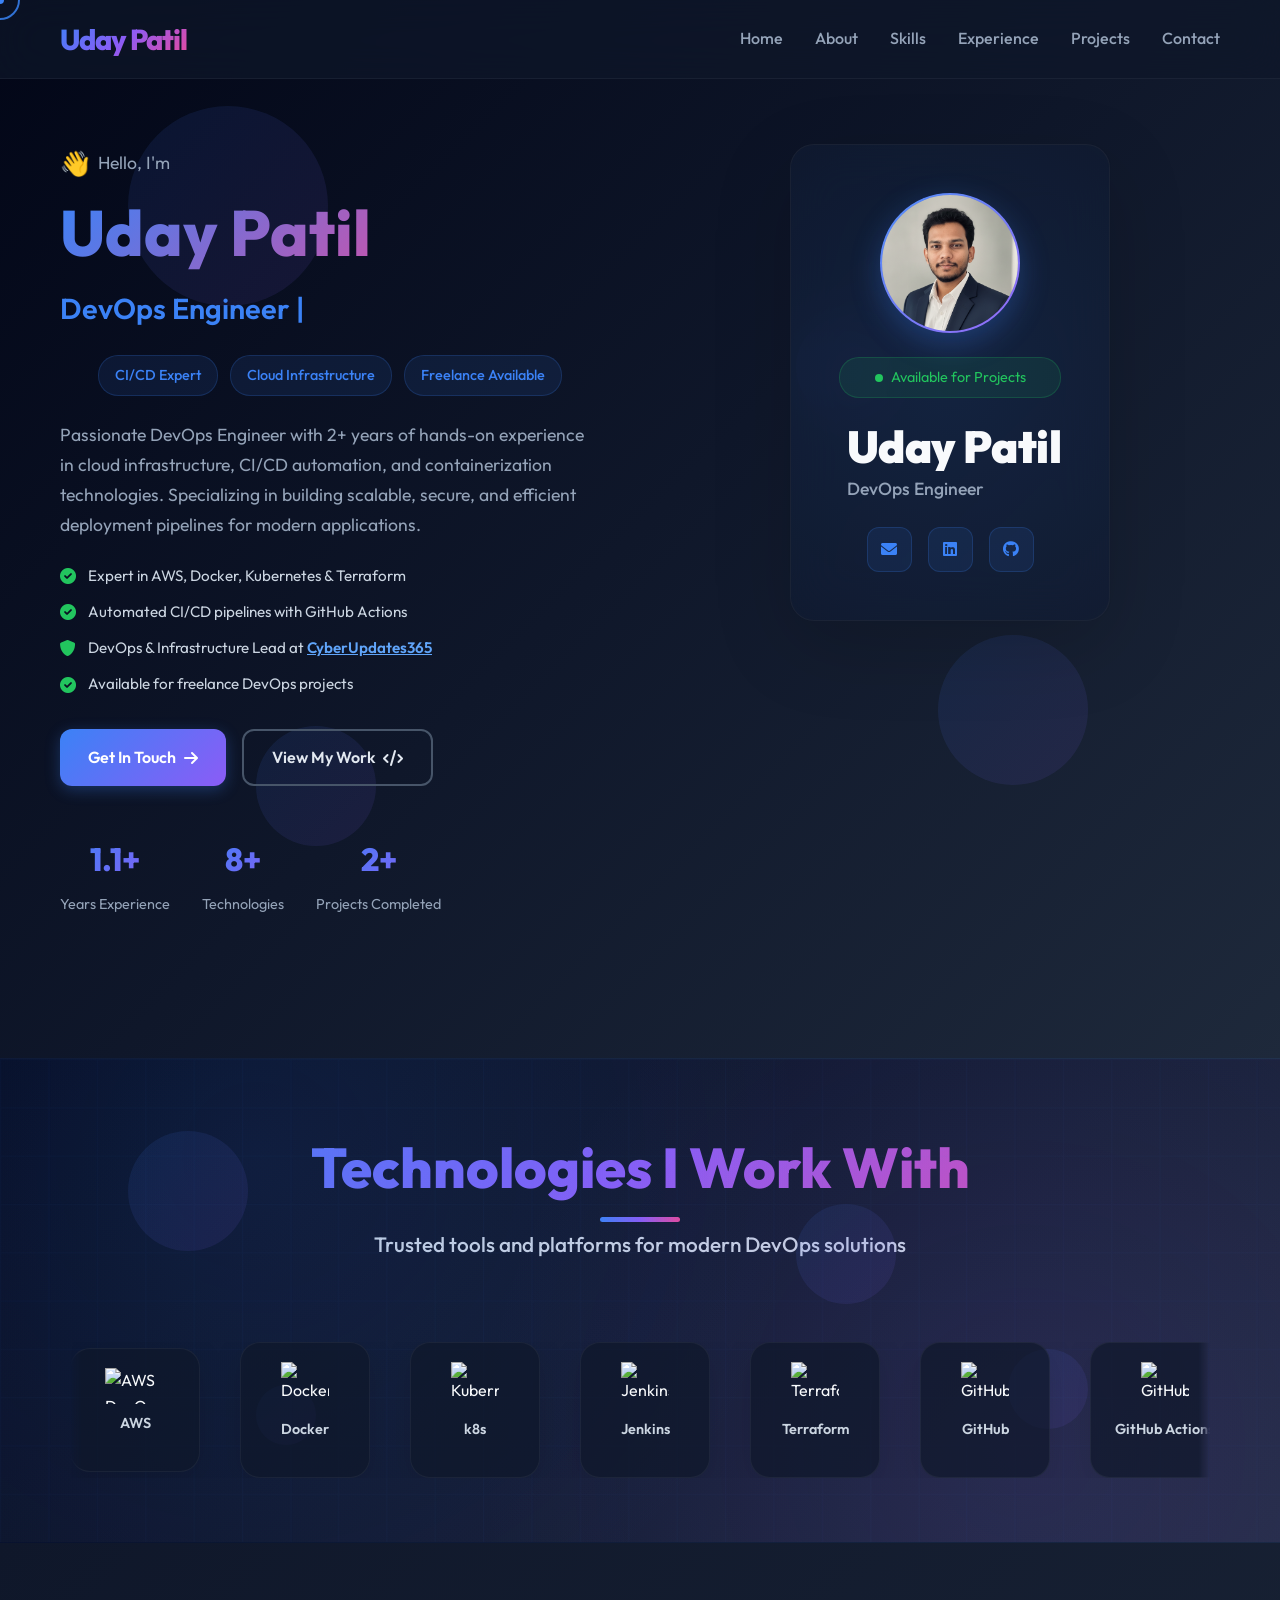
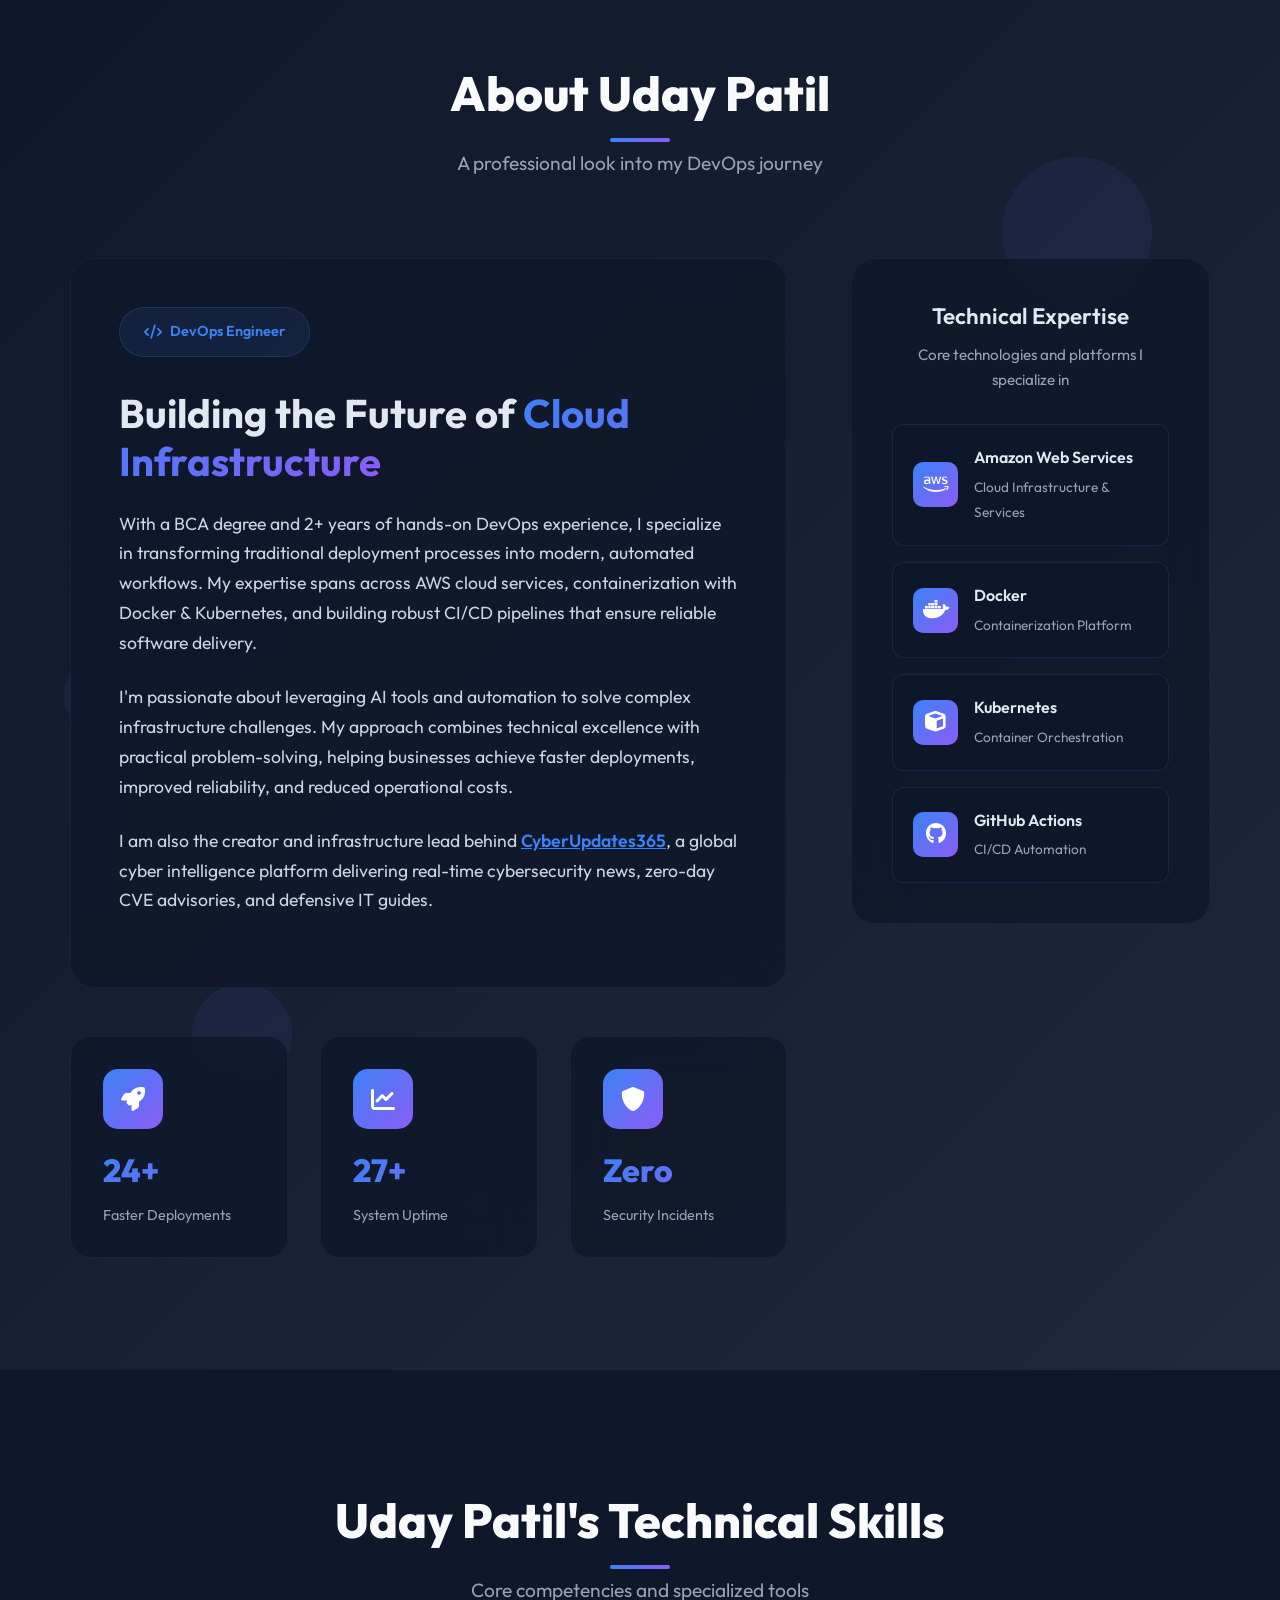
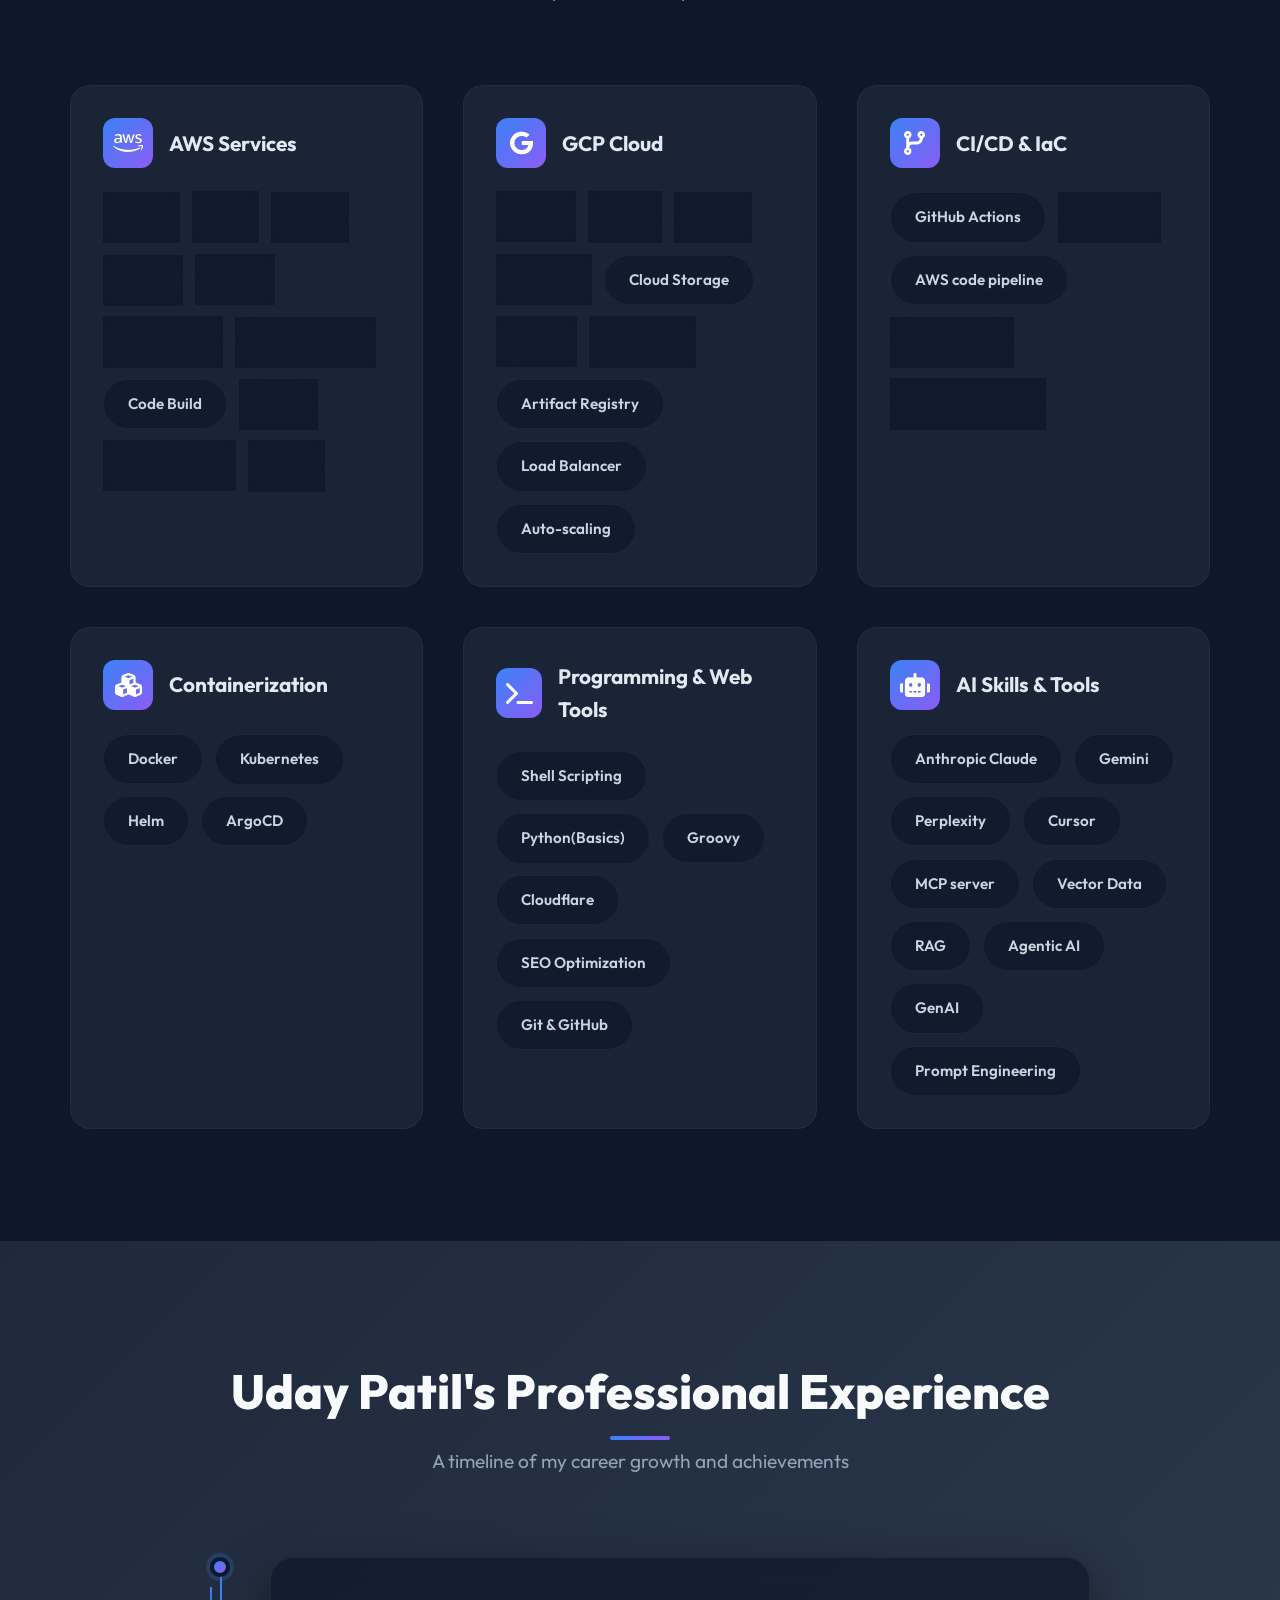
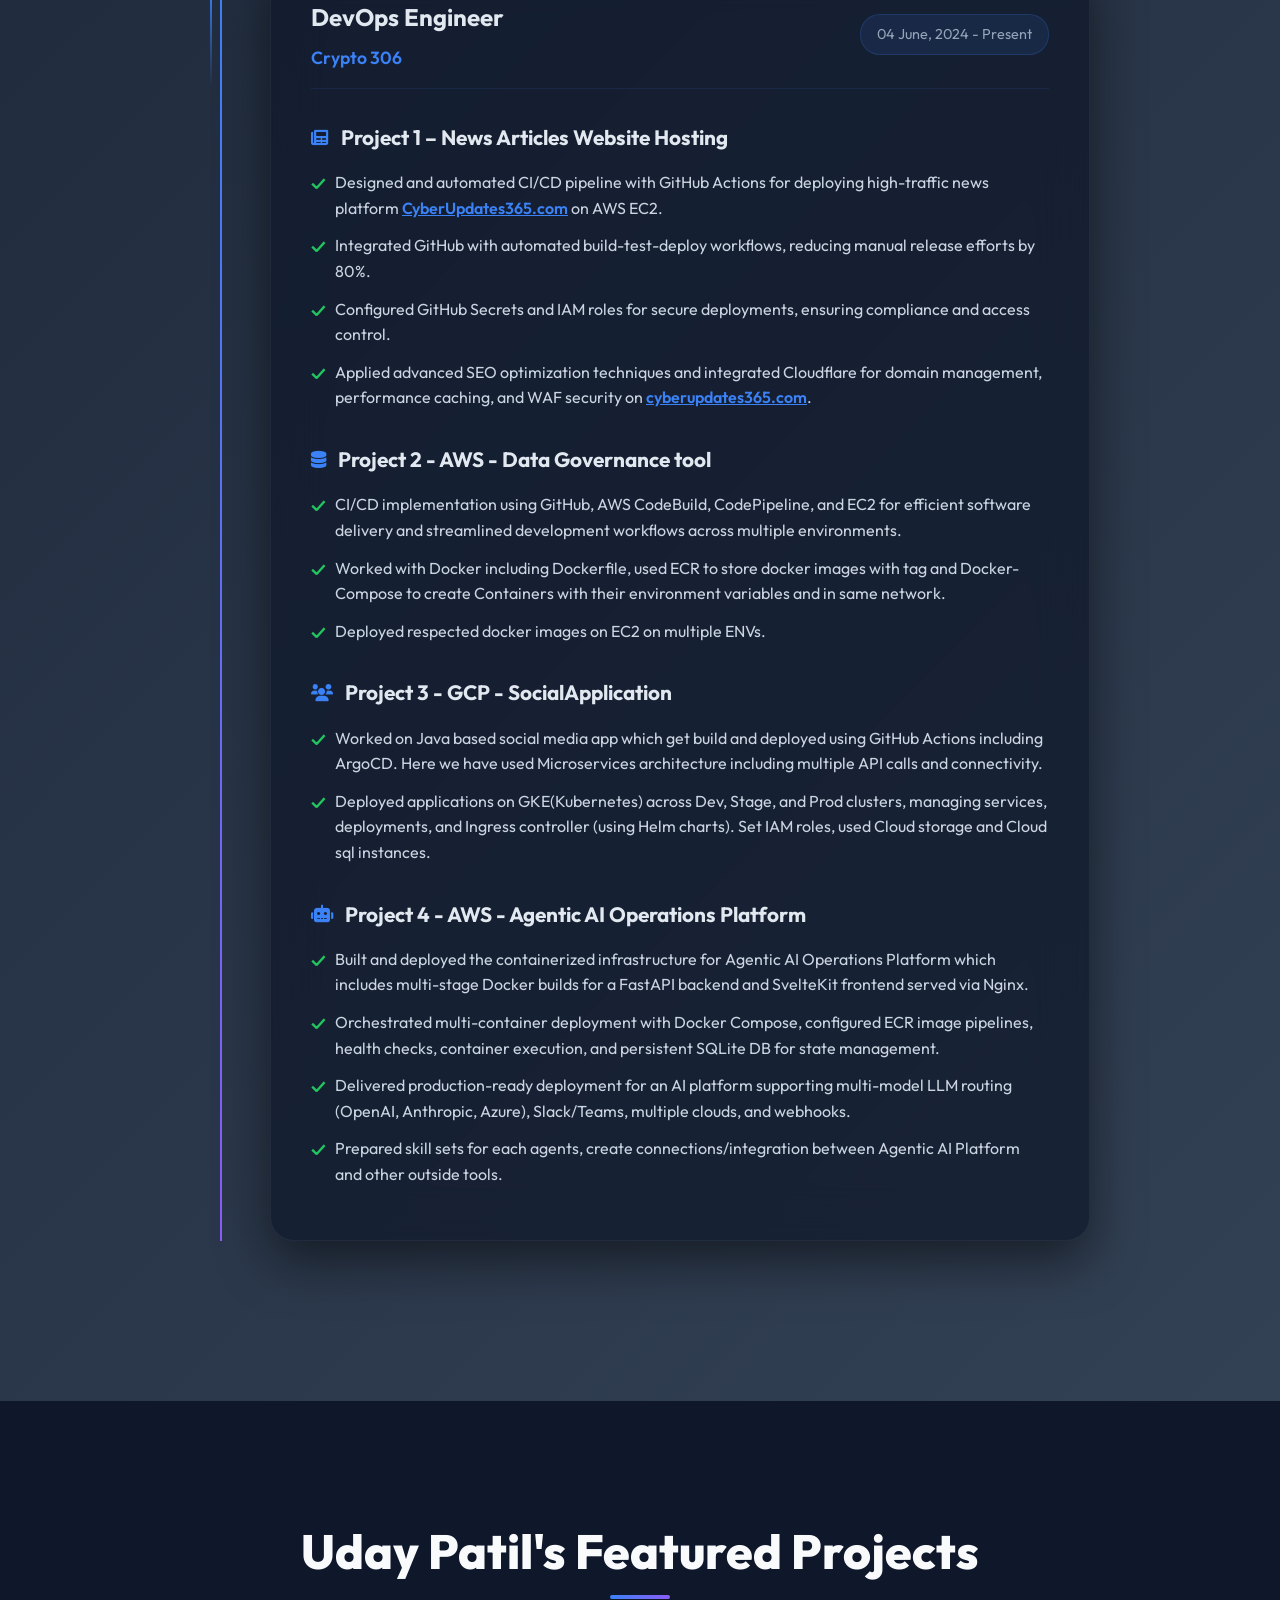
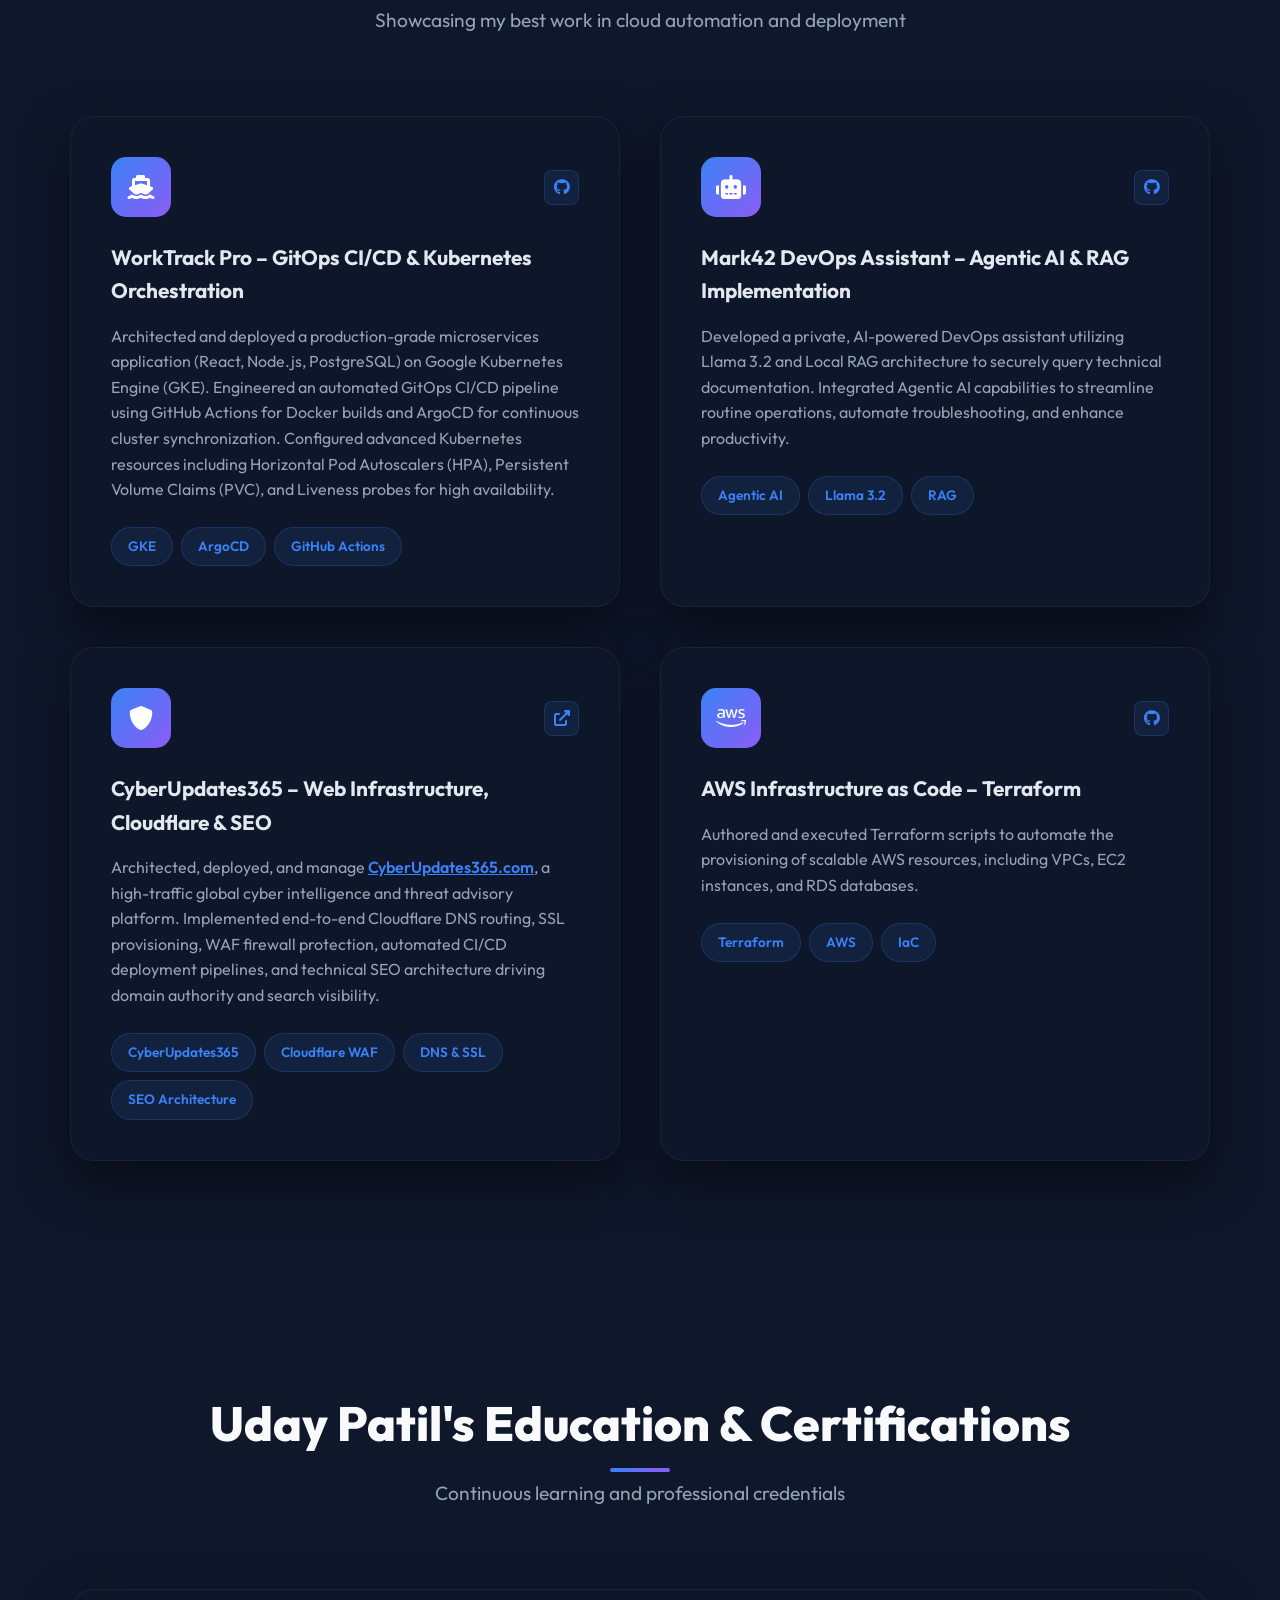
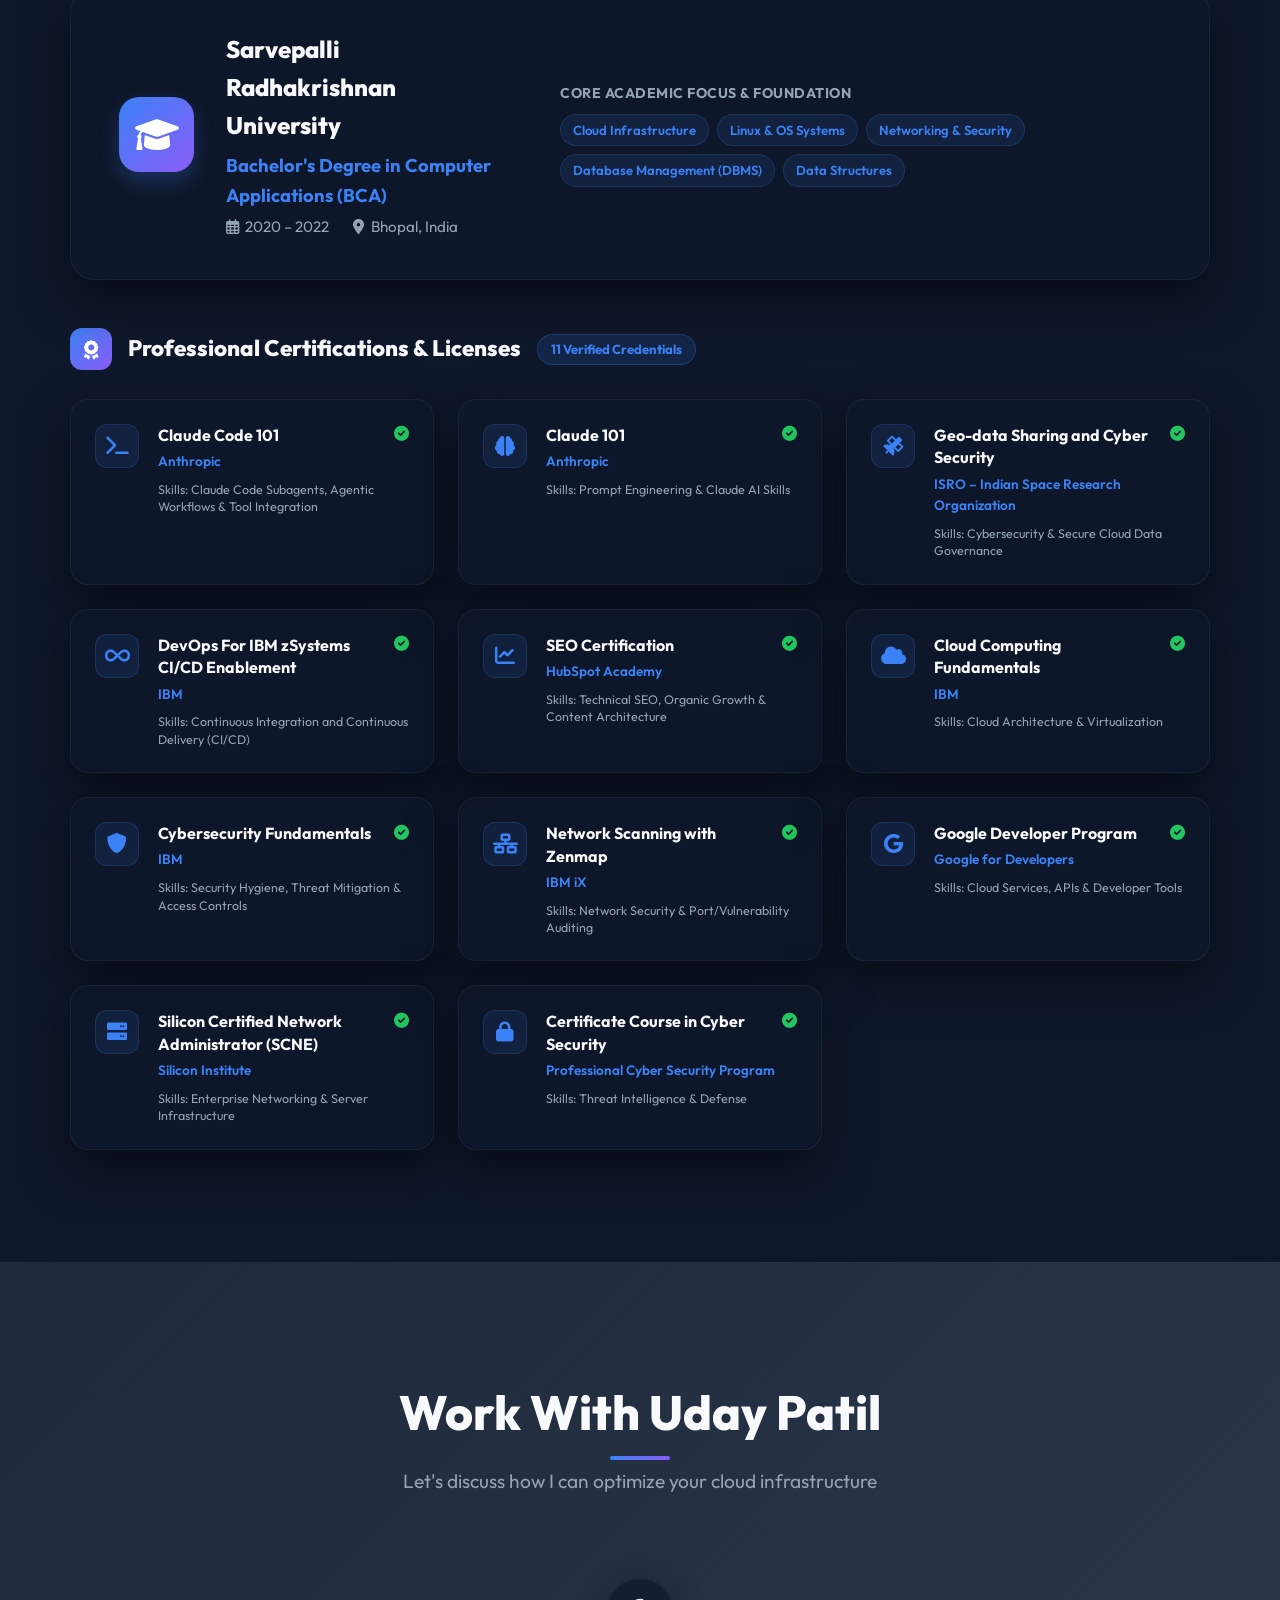
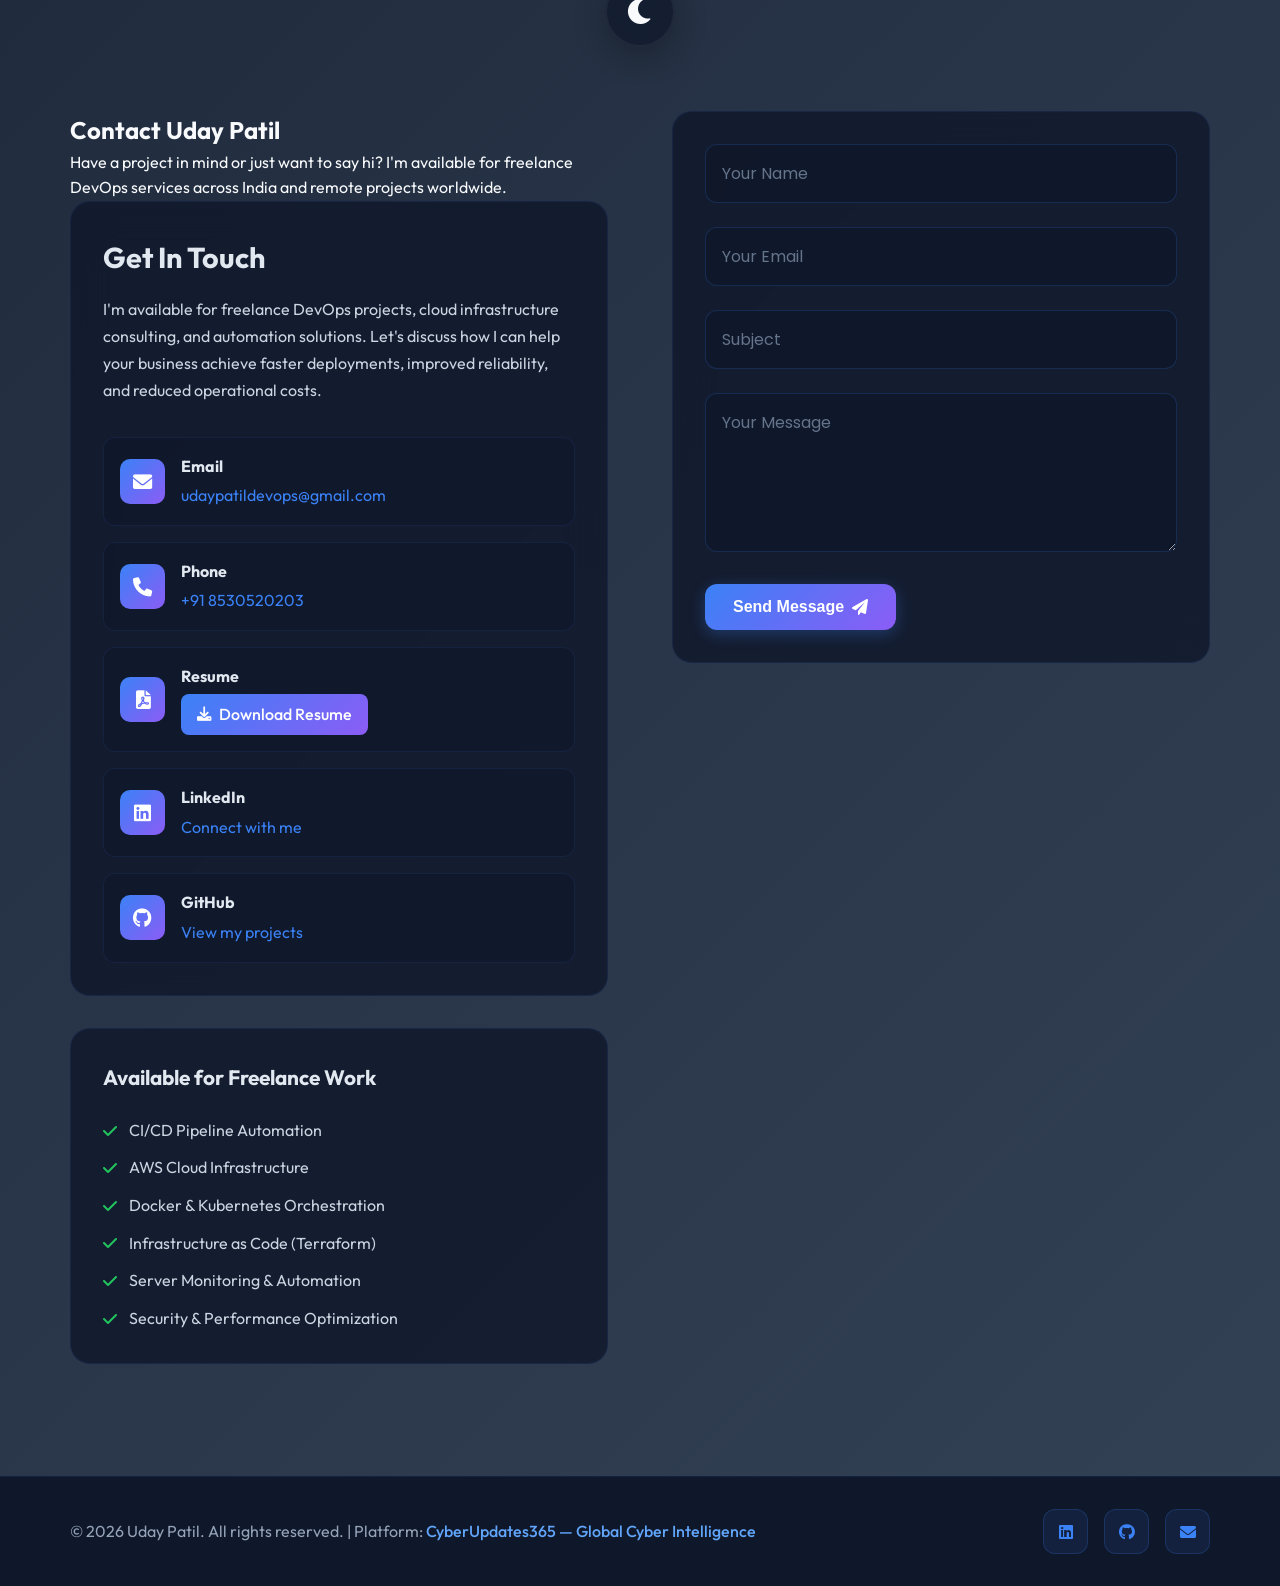
==== index.html @ d7acb69f "fix(ui): redesign education and certifications layout to eliminate empty space with multi-column res" ====
<!DOCTYPE html>
<html lang="en">
<head>
    <meta charset="UTF-8">
    <meta name="viewport" content="width=device-width, initial-scale=1.0">
    <title>Uday Patil | DevOps Engineer | Uday Patil DevOps Portfolio</title>
    <meta name="description" content="Uday Patil - Professional DevOps Engineer with 2+ years of expertise in AWS, GCP, Docker, Kubernetes, and CI/CD. Searching for Uday Patil DevOps? Explore my portfolio showcasing cloud automation, Agentic AI, and infrastructure solutions.">
    <meta name="keywords" content="Uday Patil, Uday Patil DevOps, Uday Patil Portfolio, Uday Patil DevOps Engineer, DevOps Engineer India, Cloud Specialist, AWS Expert, GCP Cloud, Freelance DevOps Engineer, Kubernetes, Docker, CI/CD Automation, Terraform, Jenkins, GitHub Actions, Agentic AI, RAG">
    <meta name="author" content="Uday Patil">
    <meta name="robots" content="index, follow">
    <link rel="canonical" href="https://udaypatil.netlify.app/">
    <meta property="og:title" content="Uday Patil - DevOps Engineer | Cloud Infrastructure Specialist">
    <meta property="og:description" content="Experienced DevOps Engineer specializing in AWS, Docker, Kubernetes, and CI/CD automation. Available for freelance projects across India. Remote DevOps services for clients nationwide.">
    <meta property="og:type" content="website">
    <meta property="og:url" content="https://udaypatil.netlify.app">
    <meta property="og:image" content="https://udaypatil.netlify.app/images/profile-pic.png">
    <meta property="og:image:width" content="1200">
    <meta property="og:image:height" content="630">
    <meta property="og:image:alt" content="Uday Patil - DevOps Engineer Profile Photo">
    <meta name="twitter:card" content="summary_large_image">
    <meta name="twitter:title" content="Uday Patil - DevOps Engineer">
    <meta name="twitter:description" content="Expert DevOps Engineer with AWS, Docker, Kubernetes experience. Available for freelance projects across India. Remote DevOps services nationwide.">
    <meta name="twitter:image" content="https://udaypatil.netlify.app/images/profile-pic.png">
    <meta name="twitter:image:alt" content="Uday Patil - DevOps Engineer Profile Photo">
    <link rel="icon" type="image/png" href="Favicon.png">
    <link rel="apple-touch-icon" href="Favicon.png">
    <link rel="shortcut icon" href="Favicon.png">
    <link rel="manifest" href="favicon/site.webmanifest">
    <link rel="stylesheet" href="styles.css">
    <link href="https://cdnjs.cloudflare.com/ajax/libs/font-awesome/6.0.0/css/all.min.css" rel="stylesheet">
    <link href="https://fonts.googleapis.com/css2?family=Outfit:wght@300;400;500;600;700;800;900&family=Poppins:wght@300;400;500;600;700;800&display=swap" rel="stylesheet">
    
    <!-- Structured Data for SEO -->
    <script type="application/ld+json">
    {
        "@context": "https://schema.org",
        "@type": "Person",
        "name": "Uday Patil",
        "alternateName": ["Uday Patil DevOps", "Uday Patil Cloud Specialist"],
        "jobTitle": "DevOps Engineer",
        "description": "Professional DevOps Engineer with 2+ years in cloud infrastructure, Docker, Kubernetes, and CI/CD automation. Specialist in building high-performance deployment pipelines, scalable cloud architecture, and Agentic AI operations.",
        "url": "https://udaypatil.netlify.app",
        "image": "https://udaypatil.netlify.app/images/profile-pic.png",
        "email": "udaypatildevops@gmail.com",
        "telephone": "+91-8530520203",
        "address": {
            "@type": "PostalAddress",
            "addressLocality": "Pune",
            "addressRegion": "Maharashtra",
            "postalCode": "411001",
            "addressCountry": "IN"
        },
        "sameAs": [
            "https://www.linkedin.com/in/uday-patil-devops/",
            "https://github.com/uday077",
            "https://twitter.com/udaypatil",
            "https://cyberupdates365.com",
            "https://cyberupdates365.com/author/udaypatil/"
        ],
        "worksFor": {
            "@type": "Organization",
            "name": "Cyber Updates 365",
            "url": "https://cyberupdates365.com"
        },
        "knowsAbout": [
            "DevOps", "AWS", "GCP", "Docker", "Kubernetes", "CI/CD", "Jenkins", "GitHub Actions", 
            "Terraform", "Linux", "Shell Scripting", "Cloud Security", "Infrastructure as Code",
            "ECR", "RDS", "VPC", "S3", "CloudWatch", "Data Governance", "Agentic AI", "RAG", "LLM"
        ],
        "hasOccupation": {
            "@type": "Occupation",
            "name": "DevOps Engineer",
            "description": "Expert in cloud automation, AI ops, and infrastructure management"
        },
        "hasCredential": [
            {
                "@type": "EducationalOccupationalCredential",
                "name": "Claude Code 101",
                "recognizedBy": {
                    "@type": "Organization",
                    "name": "Anthropic"
                }
            },
            {
                "@type": "EducationalOccupationalCredential",
                "name": "Claude 101",
                "recognizedBy": {
                    "@type": "Organization",
                    "name": "Anthropic"
                }
            },
            {
                "@type": "EducationalOccupationalCredential",
                "name": "Geo-data Sharing and Cyber Security",
                "recognizedBy": {
                    "@type": "Organization",
                    "name": "ISRO - Indian Space Research Organization"
                }
            },
            {
                "@type": "EducationalOccupationalCredential",
                "name": "DevOps For IBM zSystems CI/CD Enablement",
                "recognizedBy": {
                    "@type": "Organization",
                    "name": "IBM"
                }
            },
            {
                "@type": "EducationalOccupationalCredential",
                "name": "SEO Certification",
                "recognizedBy": {
                    "@type": "Organization",
                    "name": "HubSpot Academy"
                }
            }
        ]
    }
    </script>
    <script type="application/ld+json">
    {
        "@context": "https://schema.org",
        "@type": "ProfessionalService",
        "name": "Uday Patil DevOps Services",
        "image": "https://udaypatil.netlify.app/images/profile-pic.png",
        "@id": "https://udaypatil.netlify.app",
        "url": "https://udaypatil.netlify.app",
        "telephone": "+91-8530520203",
        "address": {
            "@type": "PostalAddress",
            "addressLocality": "Pune",
            "addressRegion": "Maharashtra",
            "addressCountry": "IN"
        },
        "geo": {
            "@type": "GeoCoordinates",
            "latitude": 18.5204,
            "longitude": 73.8567
        },
        "priceRange": "$$",
        "servesCrawlable": "true",
        "areaServed": "IN"
    }
    </script>
    <script type="application/ld+json">
    {
        "@context": "https://schema.org",
        "@type": "ItemList",
        "itemListElement": [
            {
                "@type": "ListItem",
                "position": 1,
                "name": "Home",
                "url": "https://udaypatil.netlify.app/#home"
            },
            {
                "@type": "ListItem",
                "position": 2,
                "name": "About",
                "url": "https://udaypatil.netlify.app/#about"
            },
            {
                "@type": "ListItem",
                "position": 3,
                "name": "Skills",
                "url": "https://udaypatil.netlify.app/#skills"
            },
            {
                "@type": "ListItem",
                "position": 4,
                "name": "Experience",
                "url": "https://udaypatil.netlify.app/#experience"
            },
            {
                "@type": "ListItem",
                "position": 5,
                "name": "Projects",
                "url": "https://udaypatil.netlify.app/#projects"
            }
        ]
    }
    </script>
</head>
<body class="dark-theme">
    <!-- Navigation -->
    <nav class="navbar">
        <div class="nav-container">
            <div class="nav-logo">
                <span class="logo-name">Uday Patil</span>
            </div>
            <ul class="nav-menu">
                <li class="nav-item">
                    <a href="#home" class="nav-link">Home</a>
                </li>
                <li class="nav-item">
                    <a href="#about" class="nav-link">About</a>
                </li>
                <li class="nav-item">
                    <a href="#skills" class="nav-link">Skills</a>
                </li>
                <li class="nav-item">
                    <a href="#experience" class="nav-link">Experience</a>
                </li>
                <li class="nav-item">
                    <a href="#projects" class="nav-link">Projects</a>
                </li>
                <li class="nav-item">
                    <a href="#contact" class="nav-link">Contact</a>
                </li>
            </ul>
            <div class="hamburger">
                <span class="bar"></span>
                <span class="bar"></span>
                <span class="bar"></span>
            </div>
        </div>
    </nav>

    <!-- Hero Section -->
    <section id="home" class="hero">
        <div class="hero-background">
            <div class="floating-shapes">
                <div class="shape shape-1"></div>
                <div class="shape shape-2"></div>
                <div class="shape shape-3"></div>
                <div class="shape shape-4"></div>
            </div>
        </div>
        <div class="hero-container">
            <div class="hero-content">
                <div class="hero-text">
                    <div class="greeting">
                        <span class="wave">👋</span>
                        <span>Hello, I'm</span>
                    </div>
                    <h1 class="hero-title">
                        <span class="name-highlight gradient-text">Uday Patil</span>
                    </h1>
                    <h2 class="hero-subtitle">
                        <span class="typing-text">DevOps Engineer</span>
                        <span class="cursor">|</span>
                    </h2>
                    <div class="hero-tags">
                        <span class="tag">CI/CD Expert</span>
                        <span class="tag">Cloud Infrastructure</span>
                        <span class="tag">Freelance Available</span>
                    </div>
                    <p class="hero-description">
                        Passionate DevOps Engineer with 2+ years of hands-on experience in cloud infrastructure, 
                        CI/CD automation, and containerization technologies. Specializing in building scalable, 
                        secure, and efficient deployment pipelines for modern applications.
                    </p>
                    <div class="hero-highlights">
                        <div class="highlight-item">
                            <i class="fas fa-check-circle"></i>
                            <span>Expert in AWS, Docker, Kubernetes & Terraform</span>
                        </div>
                        <div class="highlight-item">
                            <i class="fas fa-check-circle"></i>
                            <span>Automated CI/CD pipelines with GitHub Actions</span>
                        </div>
                        <div class="highlight-item">
                            <i class="fas fa-shield-alt"></i>
                            <span>DevOps & Infrastructure Lead at <a href="https://cyberupdates365.com" target="_blank" rel="noopener" style="color: #60a5fa; font-weight: 600; text-decoration: underline;">CyberUpdates365</a></span>
                        </div>
                        <div class="highlight-item">
                            <i class="fas fa-check-circle"></i>
                            <span>Available for freelance DevOps projects</span>
                        </div>
                    </div>
                    <div class="hero-buttons">
                        <a href="#contact" class="btn btn-primary">
                            <span>Get In Touch</span>
                            <i class="fas fa-arrow-right"></i>
                        </a>
                        <a href="#projects" class="btn btn-secondary">
                            <span>View My Work</span>
                            <i class="fas fa-code"></i>
                        </a>
                    </div>
                    <div class="hero-stats">
                        <div class="stat-item">
                            <div class="stat-number">2+</div>
                            <div class="stat-label">Years Experience</div>
                        </div>
                        <div class="stat-item">
                            <div class="stat-number">15+</div>
                            <div class="stat-label">Technologies</div>
                        </div>
                        <div class="stat-item">
                            <div class="stat-number">5+</div>
                            <div class="stat-label">Projects Completed</div>
                        </div>
                    </div>
                </div>
                <div class="hero-image">
                    <div class="profile-card pulse-glow">
                        <div class="card-glow"></div>
                        <div class="profile-avatar">
                            <div class="avatar-bg">
                                <img src="images/profile-pic.png" alt="Uday Patil - DevOps Engineer" class="profile-image">
                            </div>
                            <div class="status-indicator">
                                <span class="status-dot"></span>
                                <span>Available for Projects</span>
                            </div>
                        </div>
                        <div class="profile-info">
                            <h3>Uday Patil</h3>
                            <p>DevOps Engineer</p>
                            <div class="profile-links">
                                <a href="mailto:udaypatildevops@gmail.com" class="profile-link" title="Email">
                                    <i class="fas fa-envelope"></i>
                                </a>
                                <a href="https://www.linkedin.com/in/uday-patil-devops/" class="profile-link" target="_blank" title="LinkedIn">
                                    <i class="fab fa-linkedin"></i>
                                </a>
                                <a href="https://github.com/uday077" class="profile-link" target="_blank" title="GitHub">
                                    <i class="fab fa-github"></i>
                                </a>
                            </div>
                        </div>
                    </div>
                </div>
            </div>
        </div>
    </section>

    <!-- Trusted Tools & Tech Logos Bar -->
    <section class="tech-logos-bar">
        <div class="tech-logos-background">
            <div class="floating-tech-shapes">
                <div class="tech-shape tech-shape-1"></div>
                <div class="tech-shape tech-shape-2"></div>
                <div class="tech-shape tech-shape-3"></div>
                <div class="tech-shape tech-shape-4"></div>
            </div>
        </div>
        <div class="container">
            <div class="section-header">
                <h2 class="section-title">Technologies I Work With</h2>
                <p class="section-subtitle">Trusted tools and platforms for modern DevOps solutions</p>
            </div>
            <div class="logos-container">
                <div class="logos-marquee">
                    <div class="logo-item">
                        <img src="https://upload.wikimedia.org/wikipedia/commons/9/93/Amazon_Web_Services_Logo.svg" alt="AWS DevOps Tool" class="tech-logo">
                        <span class="logo-text">AWS</span>
                    </div>
                    <div class="logo-item">
                        <img src="https://cdn.jsdelivr.net/gh/devicons/devicon/icons/docker/docker-original.svg" alt="Docker Containerization Tool" class="tech-logo">
                        <span class="logo-text">Docker</span>
                    </div>
                    <div class="logo-item">
                        <img src="https://cdn.jsdelivr.net/gh/devicons/devicon/icons/kubernetes/kubernetes-original.svg" alt="Kubernetes Orchestration Tool" class="tech-logo">
                        <span class="logo-text">k8s</span>
                    </div>
                    <div class="logo-item">
                        <img src="https://cdn.jsdelivr.net/gh/devicons/devicon/icons/jenkins/jenkins-original.svg" alt="Jenkins CI/CD Tool" class="tech-logo">
                        <span class="logo-text">Jenkins</span>
                    </div>
                    <div class="logo-item">
                        <img src="https://cdn.jsdelivr.net/gh/devicons/devicon/icons/terraform/terraform-original.svg" alt="Terraform Infrastructure Tool" class="tech-logo">
                        <span class="logo-text">Terraform</span>
                    </div>
                    <div class="logo-item">
                        <img src="https://cdn.jsdelivr.net/gh/devicons/devicon/icons/github/github-original.svg" alt="GitHub Version Control Tool" class="tech-logo">
                        <span class="logo-text">GitHub</span>
                    </div>
                    <div class="logo-item">
                        <img src="https://cdn.jsdelivr.net/gh/devicons/devicon/icons/githubactions/githubactions-original.svg" alt="GitHub Actions CI/CD Tool" class="tech-logo">
                        <span class="logo-text">GitHub Actions</span>
                    </div>
                    <div class="logo-item">
                        <img src="https://cdn.jsdelivr.net/gh/devicons/devicon/icons/linux/linux-original.svg" alt="Linux Operating System" class="tech-logo">
                        <span class="logo-text">Linux</span>
                    </div>
                    <div class="logo-item">
                        <div class="tech-logo-icon">
                            <i class="fas fa-code-branch"></i>
                        </div>
                        <span class="logo-text">CI/CD</span>
                    </div>
                    <!-- Duplicate logos for seamless loop -->
                    <div class="logo-item">
                        <img src="https://upload.wikimedia.org/wikipedia/commons/9/93/Amazon_Web_Services_Logo.svg" alt="AWS DevOps Tool" class="tech-logo">
                        <span class="logo-text">AWS</span>
                    </div>
                    <div class="logo-item">
                        <img src="https://cdn.jsdelivr.net/gh/devicons/devicon/icons/docker/docker-original.svg" alt="Docker Containerization Tool" class="tech-logo">
                        <span class="logo-text">Docker</span>
                    </div>
                    <div class="logo-item">
                        <img src="https://cdn.jsdelivr.net/gh/devicons/devicon/icons/kubernetes/kubernetes-original.svg" alt="Kubernetes Orchestration Tool" class="tech-logo">
                        <span class="logo-text">k8s</span>
                    </div>
                    <div class="logo-item">
                        <img src="https://cdn.jsdelivr.net/gh/devicons/devicon/icons/jenkins/jenkins-original.svg" alt="Jenkins CI/CD Tool" class="tech-logo">
                        <span class="logo-text">Jenkins</span>
                    </div>
                    <div class="logo-item">
                        <img src="https://cdn.jsdelivr.net/gh/devicons/devicon/icons/terraform/terraform-original.svg" alt="Terraform Infrastructure Tool" class="tech-logo">
                        <span class="logo-text">Terraform</span>
                    </div>
                    <div class="logo-item">
                        <img src="https://cdn.jsdelivr.net/gh/devicons/devicon/icons/github/github-original.svg" alt="GitHub Version Control Tool" class="tech-logo">
                        <span class="logo-text">GitHub</span>
                    </div>
                    <div class="logo-item">
                        <img src="https://cdn.jsdelivr.net/gh/devicons/devicon/icons/githubactions/githubactions-original.svg" alt="GitHub Actions CI/CD Tool" class="tech-logo">
                        <span class="logo-text">GitHub Actions</span>
                    </div>
                    <div class="logo-item">
                        <img src="https://cdn.jsdelivr.net/gh/devicons/devicon/icons/linux/linux-original.svg" alt="Linux Operating System" class="tech-logo">
                        <span class="logo-text">Linux</span>
                    </div>
                    <div class="logo-item">
                        <div class="tech-logo-icon">
                            <i class="fas fa-code-branch"></i>
                        </div>
                        <span class="logo-text">CI/CD</span>
                    </div>
                </div>
            </div>
        </div>
    </section>

    <!-- About Section -->
    <section id="about" class="about">
        <div class="about-background">
            <div class="about-shapes">
                <div class="about-shape about-shape-1"></div>
                <div class="about-shape about-shape-2"></div>
                <div class="about-shape about-shape-3"></div>
            </div>
        </div>
        <div class="container">
            <div class="section-header">
                <h2 class="section-title">About Uday Patil</h2>
                <p class="section-subtitle">A professional look into my DevOps journey</p>
            </div>
            <div class="about-content">
                <div class="about-main">
                    <div class="about-intro">
                        <div class="intro-badge">
                            <i class="fas fa-code"></i>
                            <span>DevOps Engineer</span>
                        </div>
                        <h3 class="about-title">
                            Building the Future of <span class="highlight-text">Cloud Infrastructure</span>
                        </h3>
                        <p class="about-description">
                            With a BCA degree and 2+ years of hands-on DevOps experience, I specialize in 
                            transforming traditional deployment processes into modern, automated workflows. 
                            My expertise spans across AWS cloud services, containerization with Docker & Kubernetes, 
                            and building robust CI/CD pipelines that ensure reliable software delivery.
                        </p>
                        <p class="about-description">
                            I'm passionate about leveraging AI tools and automation to solve complex infrastructure 
                            challenges. My approach combines technical excellence with practical problem-solving, 
                            helping businesses achieve faster deployments, improved reliability, and reduced operational costs.
                        </p>
                        <p class="about-description">
                            I am also the creator and infrastructure lead behind <a href="https://cyberupdates365.com" target="_blank" rel="noopener" style="color: #3b82f6; font-weight: 600; text-decoration: underline;">CyberUpdates365</a>, a global cyber intelligence platform delivering real-time cybersecurity news, zero-day CVE advisories, and defensive IT guides.
                        </p>
                    </div>
                    <div class="about-stats">
                        <div class="stat-card">
                            <div class="stat-icon">
                                <i class="fas fa-rocket"></i>
                            </div>
                            <div class="stat-content">
                                <div class="stat-number">90%</div>
                                <div class="stat-label">Faster Deployments</div>
                            </div>
                        </div>
                        <div class="stat-card">
                            <div class="stat-icon">
                                <i class="fas fa-chart-line"></i>
                            </div>
                            <div class="stat-content">
                                <div class="stat-number">99.9%</div>
                                <div class="stat-label">System Uptime</div>
                            </div>
                        </div>
                        <div class="stat-card">
                            <div class="stat-icon">
                                <i class="fas fa-shield-alt"></i>
                            </div>
                            <div class="stat-content">
                                <div class="stat-number">Zero</div>
                                <div class="stat-label">Security Incidents</div>
                            </div>
                        </div>
                    </div>
                </div>
                <div class="about-tech">
                    <div class="tech-header">
                        <h4>Technical Expertise</h4>
                        <p>Core technologies and platforms I specialize in</p>
                    </div>
                    <div class="tech-grid">
                        <div class="tech-card">
                            <div class="tech-icon">
                                <i class="fab fa-aws"></i>
                            </div>
                            <div class="tech-info">
                                <h5>Amazon Web Services</h5>
                                <span>Cloud Infrastructure & Services</span>
                            </div>
                        </div>
                        <div class="tech-card">
                            <div class="tech-icon">
                                <i class="fab fa-docker"></i>
                            </div>
                            <div class="tech-info">
                                <h5>Docker</h5>
                                <span>Containerization Platform</span>
                            </div>
                        </div>
                        <div class="tech-card">
                            <div class="tech-icon">
                                <i class="fas fa-cube"></i>
                            </div>
                            <div class="tech-info">
                                <h5>Kubernetes</h5>
                                <span>Container Orchestration</span>
                            </div>
                        </div>
                        <div class="tech-card">
                            <div class="tech-icon">
                                <i class="fab fa-github"></i>
                            </div>
                            <div class="tech-info">
                                <h5>GitHub Actions</h5>
                                <span>CI/CD Automation</span>
                            </div>
                        </div>
                    </div>
                </div>
            </div>
        </div>
    </section>

    <!-- Skills Section -->
    <section id="skills" class="skills">
        <div class="container">
            <div class="section-header">
                <h2 class="section-title">Uday Patil's Technical Skills</h2>
                <p class="section-subtitle">Core competencies and specialized tools</p>
            </div>
            
            <div class="skills-grid">
                <div class="skill-category">
                    <div class="category-header">
                        <div class="category-icon">
                            <i class="fab fa-aws"></i>
                        </div>
                        <h3>AWS Services</h3>
                    </div>
                    <div class="skill-items">
                        <span class="skill-item">EC2</span>
                        <span class="skill-item">S3</span>
                        <span class="skill-item">IAM</span>
                        <span class="skill-item">VPC</span>
                        <span class="skill-item">RDS</span>
                        <span class="skill-item">Beanstalk</span>
                        <span class="skill-item">CodePipeline</span>
                        <span class="skill-item">Code Build</span>
                        <span class="skill-item">ECR</span>
                        <span class="skill-item">Cloudwatch</span>
                        <span class="skill-item">EKS</span>
                    </div>
                </div>
                <div class="skill-category">
                    <div class="category-header">
                        <div class="category-icon">
                            <i class="fab fa-google"></i>
                        </div>
                        <h3>GCP Cloud</h3>
                    </div>
                    <div class="skill-items">
                        <span class="skill-item">VPC</span>
                        <span class="skill-item">VM</span>
                        <span class="skill-item">IAM</span>
                        <span class="skill-item">gcloud</span>
                        <span class="skill-item">Cloud Storage</span>
                        <span class="skill-item">GKE</span>
                        <span class="skill-item">Firewall</span>
                        <span class="skill-item">Artifact Registry</span>
                        <span class="skill-item">Load Balancer</span>
                        <span class="skill-item">Auto-scaling</span>
                    </div>
                </div>
                <div class="skill-category">
                    <div class="category-header">
                        <div class="category-icon">
                            <i class="fas fa-code-branch"></i>
                        </div>
                        <h3>CI/CD & IaC</h3>
                    </div>
                    <div class="skill-items">
                        <span class="skill-item">GitHub Actions</span>
                        <span class="skill-item">Jenkins</span>
                        <span class="skill-item">AWS code pipeline</span>
                        <span class="skill-item">Terraform</span>
                        <span class="skill-item">Ansible(Basics)</span>
                    </div>
                </div>
                <div class="skill-category">
                    <div class="category-header">
                        <div class="category-icon">
                            <i class="fas fa-cubes"></i>
                        </div>
                        <h3>Containerization</h3>
                    </div>
                    <div class="skill-items">
                        <span class="skill-item">Docker</span>
                        <span class="skill-item">Kubernetes</span>
                        <span class="skill-item">Helm</span>
                        <span class="skill-item">ArgoCD</span>
                    </div>
                </div>
                <div class="skill-category">
                    <div class="category-header">
                        <div class="category-icon">
                            <i class="fas fa-terminal"></i>
                        </div>
                        <h3>Programming & Web Tools</h3>
                    </div>
                    <div class="skill-items">
                        <span class="skill-item">Shell Scripting</span>
                        <span class="skill-item">Python(Basics)</span>
                        <span class="skill-item">Groovy</span>
                        <span class="skill-item">Cloudflare</span>
                        <span class="skill-item">SEO Optimization</span>
                        <span class="skill-item">Git & GitHub</span>
                    </div>
                </div>
                <div class="skill-category">
                    <div class="category-header">
                        <div class="category-icon">
                            <i class="fas fa-robot"></i>
                        </div>
                        <h3>AI Skills & Tools</h3>
                    </div>
                    <div class="skill-items">
                        <span class="skill-item">Anthropic Claude</span>
                        <span class="skill-item">Gemini</span>
                        <span class="skill-item">Perplexity</span>
                        <span class="skill-item">Cursor</span>
                        <span class="skill-item">MCP server</span>
                        <span class="skill-item">Vector Data</span>
                        <span class="skill-item">RAG</span>
                        <span class="skill-item">Agentic AI</span>
                        <span class="skill-item">GenAI</span>
                        <span class="skill-item">Prompt Engineering</span>
                    </div>
                </div>
            </div>
        </div>
    </section>

    <!-- Experience Section -->
    <section id="experience" class="experience">
        <div class="container">
            <div class="section-header">
                <h2 class="section-title">Uday Patil's Professional Experience</h2>
                <p class="section-subtitle">A timeline of my career growth and achievements</p>
            </div>
            
            <div class="experience-timeline">
                <div class="timeline-item">
                    <div class="timeline-marker">
                        <div class="marker-dot"></div>
                        <div class="marker-line"></div>
                    </div>
                    <div class="timeline-content">
                        <div class="timeline-header">
                            <div class="job-info">
                                <h3 class="job-title">DevOps Engineer</h3>
                                <span class="company">Crypto 306</span>
                            </div>
                            <span class="duration">04 June, 2024 - Present</span>
                        </div>
                        
                        <div class="project">
                            <h4 class="project-title">
                                <i class="fas fa-newspaper"></i>
                                Project 1 – News Articles Website Hosting
                            </h4>
                            <ul class="project-achievements">
                                <li>Designed and automated CI/CD pipeline with GitHub Actions for deploying high-traffic news platform <a href="https://cyberupdates365.com" target="_blank" rel="noopener" style="color: #3b82f6; font-weight: 600; text-decoration: underline;">CyberUpdates365.com</a> on AWS EC2.</li>
                                <li>Integrated GitHub with automated build-test-deploy workflows, reducing manual release efforts by 80%.</li>
                                <li>Configured GitHub Secrets and IAM roles for secure deployments, ensuring compliance and access control.</li>
                                <li>Applied advanced SEO optimization techniques and integrated Cloudflare for domain management, performance caching, and WAF security on <a href="https://cyberupdates365.com" target="_blank" rel="noopener" style="color: #3b82f6; font-weight: 600; text-decoration: underline;">cyberupdates365.com</a>.</li>
                            </ul>
                        </div>
                        
                        <div class="project">
                            <h4 class="project-title">
                                <i class="fas fa-database"></i>
                                Project 2 - AWS - Data Governance tool
                            </h4>
                            <ul class="project-achievements">
                                <li>CI/CD implementation using GitHub, AWS CodeBuild, CodePipeline, and EC2 for efficient software delivery and streamlined development workflows across multiple environments.</li>
                                <li>Worked with Docker including Dockerfile, used ECR to store docker images with tag and Docker-Compose to create Containers with their environment variables and in same network.</li>
                                <li>Deployed respected docker images on EC2 on multiple ENVs.</li>
                            </ul>
                        </div>
                        
                        <div class="project">
                            <h4 class="project-title">
                                <i class="fas fa-users"></i>
                                Project 3 - GCP - SocialApplication
                            </h4>
                            <ul class="project-achievements">
                                <li>Worked on Java based social media app which get build and deployed using GitHub Actions including ArgoCD. Here we have used Microservices architecture including multiple API calls and connectivity.</li>
                                <li>Deployed applications on GKE(Kubernetes) across Dev, Stage, and Prod clusters, managing services, deployments, and Ingress controller (using Helm charts). Set IAM roles, used Cloud storage and Cloud sql instances.</li>
                            </ul>
                        </div>
                        
                        <div class="project">
                            <h4 class="project-title">
                                <i class="fas fa-robot"></i>
                                Project 4 - AWS - Agentic AI Operations Platform
                            </h4>
                            <ul class="project-achievements">
                                <li>Built and deployed the containerized infrastructure for Agentic AI Operations Platform which includes multi-stage Docker builds for a FastAPI backend and SvelteKit frontend served via Nginx.</li>
                                <li>Orchestrated multi-container deployment with Docker Compose, configured ECR image pipelines, health checks, container execution, and persistent SQLite DB for state management.</li>
                                <li>Delivered production-ready deployment for an AI platform supporting multi-model LLM routing (OpenAI, Anthropic, Azure), Slack/Teams, multiple clouds, and webhooks.</li>
                                <li>Prepared skill sets for each agents, create connections/integration between Agentic AI Platform and other outside tools.</li>
                            </ul>
                        </div>
                        
                    </div>
                </div>
            </div>
        </div>
    </section>

    <!-- Projects Section -->
    <section id="projects" class="projects">
        <div class="container">
            <div class="section-header">
                <h2 class="section-title">Uday Patil's Featured Projects</h2>
                <p class="section-subtitle">Showcasing my best work in cloud automation and deployment</p>
            </div>
            
            <div class="projects-grid">
                
                <div class="project-card">
                    <div class="project-header">
                        <div class="project-icon">
                            <i class="fas fa-ship"></i>
                        </div>
                        <div class="project-links">
                            <a href="#" class="project-link" title="View Code">
                                <i class="fab fa-github"></i>
                            </a>
                        </div>
                    </div>
                    <h3 class="project-title">WorkTrack Pro – GitOps CI/CD & Kubernetes Orchestration</h3>
                    <p class="project-description">
                        Architected and deployed a production-grade microservices application (React, Node.js, PostgreSQL) on Google Kubernetes Engine (GKE).
                        Engineered an automated GitOps CI/CD pipeline using GitHub Actions for Docker builds and ArgoCD for continuous cluster synchronization.
                        Configured advanced Kubernetes resources including Horizontal Pod Autoscalers (HPA), Persistent Volume Claims (PVC), and Liveness probes for high availability.
                    </p>
                    <div class="project-tech">
                        <span class="tech-tag">GKE</span>
                        <span class="tech-tag">ArgoCD</span>
                        <span class="tech-tag">GitHub Actions</span>
                    </div>
                </div>

                <div class="project-card">
                    <div class="project-header">
                        <div class="project-icon">
                            <i class="fas fa-robot"></i>
                        </div>
                        <div class="project-links">
                            <a href="#" class="project-link" title="View Code">
                                <i class="fab fa-github"></i>
                            </a>
                        </div>
                    </div>
                    <h3 class="project-title">Mark42 DevOps Assistant – Agentic AI & RAG Implementation</h3>
                    <p class="project-description">
                        Developed a private, AI-powered DevOps assistant utilizing Llama 3.2 and Local RAG architecture to securely query technical documentation.
                        Integrated Agentic AI capabilities to streamline routine operations, automate troubleshooting, and enhance productivity.
                    </p>
                    <div class="project-tech">
                        <span class="tech-tag">Agentic AI</span>
                        <span class="tech-tag">Llama 3.2</span>
                        <span class="tech-tag">RAG</span>
                    </div>
                </div>
                
                <div class="project-card">
                    <div class="project-header">
                        <div class="project-icon">
                            <i class="fas fa-shield-alt"></i>
                        </div>
                        <div class="project-links">
                            <a href="https://cyberupdates365.com" class="project-link" target="_blank" rel="noopener" title="Visit CyberUpdates365 Live">
                                <i class="fas fa-external-link-alt"></i>
                            </a>
                        </div>
                    </div>
                    <h3 class="project-title">CyberUpdates365 – Web Infrastructure, Cloudflare & SEO</h3>
                    <p class="project-description">
                        Architected, deployed, and manage <a href="https://cyberupdates365.com" target="_blank" rel="noopener" style="color: #3b82f6; font-weight: 600; text-decoration: underline;">CyberUpdates365.com</a>, a high-traffic global cyber intelligence and threat advisory platform. Implemented end-to-end Cloudflare DNS routing, SSL provisioning, WAF firewall protection, automated CI/CD deployment pipelines, and technical SEO architecture driving domain authority and search visibility.
                    </p>
                    <div class="project-tech">
                        <span class="tech-tag">CyberUpdates365</span>
                        <span class="tech-tag">Cloudflare WAF</span>
                        <span class="tech-tag">DNS & SSL</span>
                        <span class="tech-tag">SEO Architecture</span>
                    </div>
                </div>
                
                <div class="project-card">
                    <div class="project-header">
                        <div class="project-icon">
                            <i class="fab fa-aws"></i>
                        </div>
                        <div class="project-links">
                            <a href="#" class="project-link" title="View Code">
                                <i class="fab fa-github"></i>
                            </a>
                        </div>
                    </div>
                    <h3 class="project-title">AWS Infrastructure as Code – Terraform</h3>
                    <p class="project-description">
                        Authored and executed Terraform scripts to automate the provisioning of scalable AWS resources, including VPCs, EC2 instances, and RDS databases.
                    </p>
                    <div class="project-tech">
                        <span class="tech-tag">Terraform</span>
                        <span class="tech-tag">AWS</span>
                        <span class="tech-tag">IaC</span>
                    </div>
                </div>

            </div>
        </div>
    </section>

    <!-- Education & Certifications Section -->
    <section id="education" class="education">
        <div class="container">
            <div class="section-header">
                <h2 class="section-title">Uday Patil's Education & Certifications</h2>
                <p class="section-subtitle">Continuous learning and professional credentials</p>
            </div>
            
            <div class="edu-cert-container">
                <!-- Full Width Education Card -->
                <div class="education-card-full">
                    <div class="edu-main-info">
                        <div class="edu-icon-box">
                            <i class="fas fa-graduation-cap"></i>
                        </div>
                        <div class="edu-text">
                            <h3>Sarvepalli Radhakrishnan University</h3>
                            <p class="edu-degree">Bachelor's Degree in Computer Applications (BCA)</p>
                            <div class="edu-meta">
                                <span><i class="far fa-calendar-alt"></i> 2020 – 2022</span>
                                <span><i class="fas fa-map-marker-alt"></i> Bhopal, India</span>
                            </div>
                        </div>
                    </div>
                    <div class="edu-highlights">
                        <span class="edu-highlights-title">Core Academic Focus &amp; Foundation</span>
                        <div class="edu-tags">
                            <span class="edu-tag">Cloud Infrastructure</span>
                            <span class="edu-tag">Linux &amp; OS Systems</span>
                            <span class="edu-tag">Networking &amp; Security</span>
                            <span class="edu-tag">Database Management (DBMS)</span>
                            <span class="edu-tag">Data Structures</span>
                        </div>
                    </div>
                </div>

                <!-- Professional Certifications Grid -->
                <div class="certifications-section-wrapper">
                    <div class="cert-section-header">
                        <div class="cert-section-header-icon">
                            <i class="fas fa-award"></i>
                        </div>
                        <h3>Professional Certifications &amp; Licenses</h3>
                        <span class="cert-count-badge">11 Verified Credentials</span>
                    </div>

                    <div class="cert-grid">
                        
                        <!-- 1. Claude Code 101 -->
                        <div class="cert-card">
                            <div class="cert-badge-icon">
                                <i class="fas fa-terminal"></i>
                            </div>
                            <div class="cert-body">
                                <div class="cert-title-row">
                                    <span class="cert-card-title">Claude Code 101</span>
                                    <i class="fas fa-check-circle cert-check" title="Verified Credential"></i>
                                </div>
                                <span class="cert-card-issuer">Anthropic</span>
                                <span class="cert-card-skills">Skills: Claude Code Subagents, Agentic Workflows &amp; Tool Integration</span>
                            </div>
                        </div>

                        <!-- 2. Claude 101 -->
                        <div class="cert-card">
                            <div class="cert-badge-icon">
                                <i class="fas fa-brain"></i>
                            </div>
                            <div class="cert-body">
                                <div class="cert-title-row">
                                    <span class="cert-card-title">Claude 101</span>
                                    <i class="fas fa-check-circle cert-check" title="Verified Credential"></i>
                                </div>
                                <span class="cert-card-issuer">Anthropic</span>
                                <span class="cert-card-skills">Skills: Prompt Engineering &amp; Claude AI Skills</span>
                            </div>
                        </div>

                        <!-- 3. ISRO Geo-data Sharing and Cyber Security -->
                        <div class="cert-card">
                            <div class="cert-badge-icon">
                                <i class="fas fa-satellite"></i>
                            </div>
                            <div class="cert-body">
                                <div class="cert-title-row">
                                    <span class="cert-card-title">Geo-data Sharing and Cyber Security</span>
                                    <i class="fas fa-check-circle cert-check" title="Verified Credential"></i>
                                </div>
                                <span class="cert-card-issuer">ISRO – Indian Space Research Organization</span>
                                <span class="cert-card-skills">Skills: Cybersecurity &amp; Secure Cloud Data Governance</span>
                            </div>
                        </div>

                        <!-- 4. IBM DevOps zSystems -->
                        <div class="cert-card">
                            <div class="cert-badge-icon">
                                <i class="fas fa-infinity"></i>
                            </div>
                            <div class="cert-body">
                                <div class="cert-title-row">
                                    <span class="cert-card-title">DevOps For IBM zSystems CI/CD Enablement</span>
                                    <i class="fas fa-check-circle cert-check" title="Verified Credential"></i>
                                </div>
                                <span class="cert-card-issuer">IBM</span>
                                <span class="cert-card-skills">Skills: Continuous Integration and Continuous Delivery (CI/CD)</span>
                            </div>
                        </div>

                        <!-- 5. HubSpot SEO -->
                        <div class="cert-card">
                            <div class="cert-badge-icon">
                                <i class="fas fa-chart-line"></i>
                            </div>
                            <div class="cert-body">
                                <div class="cert-title-row">
                                    <span class="cert-card-title">SEO Certification</span>
                                    <i class="fas fa-check-circle cert-check" title="Verified Credential"></i>
                                </div>
                                <span class="cert-card-issuer">HubSpot Academy</span>
                                <span class="cert-card-skills">Skills: Technical SEO, Organic Growth &amp; Content Architecture</span>
                            </div>
                        </div>

                        <!-- 6. IBM Cloud Computing -->
                        <div class="cert-card">
                            <div class="cert-badge-icon">
                                <i class="fas fa-cloud"></i>
                            </div>
                            <div class="cert-body">
                                <div class="cert-title-row">
                                    <span class="cert-card-title">Cloud Computing Fundamentals</span>
                                    <i class="fas fa-check-circle cert-check" title="Verified Credential"></i>
                                </div>
                                <span class="cert-card-issuer">IBM</span>
                                <span class="cert-card-skills">Skills: Cloud Architecture &amp; Virtualization</span>
                            </div>
                        </div>

                        <!-- 7. IBM Cybersecurity -->
                        <div class="cert-card">
                            <div class="cert-badge-icon">
                                <i class="fas fa-shield-alt"></i>
                            </div>
                            <div class="cert-body">
                                <div class="cert-title-row">
                                    <span class="cert-card-title">Cybersecurity Fundamentals</span>
                                    <i class="fas fa-check-circle cert-check" title="Verified Credential"></i>
                                </div>
                                <span class="cert-card-issuer">IBM</span>
                                <span class="cert-card-skills">Skills: Security Hygiene, Threat Mitigation &amp; Access Controls</span>
                            </div>
                        </div>

                        <!-- 8. IBM Zenmap -->
                        <div class="cert-card">
                            <div class="cert-badge-icon">
                                <i class="fas fa-network-wired"></i>
                            </div>
                            <div class="cert-body">
                                <div class="cert-title-row">
                                    <span class="cert-card-title">Network Scanning with Zenmap</span>
                                    <i class="fas fa-check-circle cert-check" title="Verified Credential"></i>
                                </div>
                                <span class="cert-card-issuer">IBM iX</span>
                                <span class="cert-card-skills">Skills: Network Security &amp; Port/Vulnerability Auditing</span>
                            </div>
                        </div>

                        <!-- 9. Google Developer Program -->
                        <div class="cert-card">
                            <div class="cert-badge-icon">
                                <i class="fab fa-google"></i>
                            </div>
                            <div class="cert-body">
                                <div class="cert-title-row">
                                    <span class="cert-card-title">Google Developer Program</span>
                                    <i class="fas fa-check-circle cert-check" title="Verified Credential"></i>
                                </div>
                                <span class="cert-card-issuer">Google for Developers</span>
                                <span class="cert-card-skills">Skills: Cloud Services, APIs &amp; Developer Tools</span>
                            </div>
                        </div>

                        <!-- 10. SCNE Network Admin -->
                        <div class="cert-card">
                            <div class="cert-badge-icon">
                                <i class="fas fa-server"></i>
                            </div>
                            <div class="cert-body">
                                <div class="cert-title-row">
                                    <span class="cert-card-title">Silicon Certified Network Administrator (SCNE)</span>
                                    <i class="fas fa-check-circle cert-check" title="Verified Credential"></i>
                                </div>
                                <span class="cert-card-issuer">Silicon Institute</span>
                                <span class="cert-card-skills">Skills: Enterprise Networking &amp; Server Infrastructure</span>
                            </div>
                        </div>

                        <!-- 11. Cyber Security Course -->
                        <div class="cert-card">
                            <div class="cert-badge-icon">
                                <i class="fas fa-lock"></i>
                            </div>
                            <div class="cert-body">
                                <div class="cert-title-row">
                                    <span class="cert-card-title">Certificate Course in Cyber Security</span>
                                    <i class="fas fa-check-circle cert-check" title="Verified Credential"></i>
                                </div>
                                <span class="cert-card-issuer">Professional Cyber Security Program</span>
                                <span class="cert-card-skills">Skills: Threat Intelligence &amp; Defense</span>
                            </div>
                        </div>

                    </div>
                </div>
            </div>
        </div>
    </section>

    <!-- Contact Section -->
    <section id="contact" class="contact">
        <div class="container">
            <div class="section-header">
                <h2 class="section-title">Work With Uday Patil</h2>
                <p class="section-subtitle">Let's discuss how I can optimize your cloud infrastructure</p>
            </div>
            
            <!-- Theme Toggle Button -->
            <div class="theme-toggle-container">
                <button id="theme-toggle" class="theme-btn" title="Toggle Theme">
                    <i class="fas fa-moon" id="theme-icon"></i>
                </button>
            </div>
            <div class="contact-content">
                <div class="contact-info">
                    <div class="contact-header">
                        <h2>Contact Uday Patil</h2>
                        <p>Have a project in mind or just want to say hi? I'm available for freelance DevOps services across India and remote projects worldwide.</p>
                    </div>
                    <div class="contact-card">
                        <h3>Get In Touch</h3>
                        <p>
                            I'm available for freelance DevOps projects, cloud infrastructure consulting, 
                            and automation solutions. Let's discuss how I can help your business achieve 
                            faster deployments, improved reliability, and reduced operational costs.
                        </p>
                        <div class="contact-methods">
                            <div class="contact-method">
                                <div class="method-icon">
                                    <i class="fas fa-envelope"></i>
                                </div>
                                <div class="method-content">
                                    <h4>Email</h4>
                                    <a href="mailto:udaypatildevops@gmail.com">udaypatildevops@gmail.com</a>
                                </div>
                            </div>
                            <div class="contact-method">
                                <div class="method-icon">
                                    <i class="fas fa-phone"></i>
                                </div>
                                <div class="method-content">
                                    <h4>Phone</h4>
                                    <a href="tel:+918530520203">+91 8530520203</a>
                                </div>
                            </div>
                            <div class="contact-method">
                                <div class="method-icon">
                                    <i class="fas fa-file-pdf"></i>
                                </div>
                                <div class="method-content">
                                    <h4>Resume</h4>
                                    <a href="resume/Uday_Patil_DevOps_Resume.pdf" target="_blank" class="resume-download">
                                        <i class="fas fa-download"></i> Download Resume
                                    </a>
                                </div>
                            </div>
                            <div class="contact-method">
                                <div class="method-icon">
                                    <i class="fab fa-linkedin"></i>
                                </div>
                                <div class="method-content">
                                    <h4>LinkedIn</h4>
                                    <a href="https://www.linkedin.com/in/uday-patil-devops/" target="_blank">Connect with me</a>
                                </div>
                            </div>
                            <div class="contact-method">
                                <div class="method-icon">
                                    <i class="fab fa-github"></i>
                                </div>
                                <div class="method-content">
                                    <h4>GitHub</h4>
                                    <a href="https://github.com/uday077" target="_blank">View my projects</a>
                                </div>
                            </div>
                        </div>
                    </div>
                    <div class="freelance-cta">
                        <h4>Available for Freelance Work</h4>
                        <div class="services-list">
                            <div class="service-item">
                                <i class="fas fa-check"></i>
                                <span>CI/CD Pipeline Automation</span>
                            </div>
                            <div class="service-item">
                                <i class="fas fa-check"></i>
                                <span>AWS Cloud Infrastructure</span>
                            </div>
                            <div class="service-item">
                                <i class="fas fa-check"></i>
                                <span>Docker & Kubernetes Orchestration</span>
                            </div>
                            <div class="service-item">
                                <i class="fas fa-check"></i>
                                <span>Infrastructure as Code (Terraform)</span>
                            </div>
                            <div class="service-item">
                                <i class="fas fa-check"></i>
                                <span>Server Monitoring & Automation</span>
                            </div>
                            <div class="service-item">
                                <i class="fas fa-check"></i>
                                <span>Security & Performance Optimization</span>
                            </div>
                        </div>
                    </div>
                </div>
                <div class="contact-form">
                    <form id="contactForm">
                        <div class="form-group">
                            <input type="text" id="name" name="name" placeholder="Your Name" required>
                        </div>
                        <div class="form-group">
                            <input type="email" id="email" name="email" placeholder="Your Email" required>
                        </div>
                        <div class="form-group">
                            <input type="text" id="subject" name="subject" placeholder="Subject" required>
                        </div>
                        <div class="form-group">
                            <textarea id="message" name="message" placeholder="Your Message" rows="5" required></textarea>
                        </div>
                        <button type="submit" class="btn btn-primary">
                            <span>Send Message</span>
                            <i class="fas fa-paper-plane"></i>
                        </button>
                    </form>
                </div>
            </div>
        </div>
    </section>

    <!-- Footer -->
    <footer class="footer">
        <div class="container">
            <div class="footer-content">
                <div class="footer-text">
                    <p>&copy; 2026 Uday Patil. All rights reserved. | Platform: <a href="https://cyberupdates365.com" target="_blank" rel="noopener" style="color: #60a5fa; font-weight: 500; text-decoration: none;">CyberUpdates365 — Global Cyber Intelligence</a></p>
                </div>
                <div class="footer-links">
                    <a href="https://www.linkedin.com/in/uday-patil-devops/" target="_blank" title="LinkedIn">
                        <i class="fab fa-linkedin"></i>
                    </a>
                    <a href="https://github.com/uday077" target="_blank" title="GitHub">
                        <i class="fab fa-github"></i>
                    </a>
                    <a href="mailto:udaypatildevops@gmail.com" title="Email">
                        <i class="fas fa-envelope"></i>
                    </a>
                </div>
            </div>
        </div>
    </footer>

    <script src="script.js"></script>
</body>
</html>
---- styles.css ----
/* Reset and Base Styles */
* {
    margin: 0;
    padding: 0;
    box-sizing: border-box;
}

html {
    scroll-behavior: smooth;
}

body {
    font-family: 'Outfit', sans-serif;
    line-height: 1.6;
    color: #e2e8f0;
    background-color: #020617;
    overflow-x: hidden;
    transition: all 0.4s cubic-bezier(0.4, 0, 0.2, 1);
}

/* Light Theme Variables */
body.light-theme {
    --bg-primary: #ffffff;
    --bg-secondary: #f1f5f9;
    --bg-tertiary: #e2e8f0;
    --text-primary: #0f172a;
    --text-secondary: #334155;
    --text-muted: #64748b;
    --border-color: rgba(59, 130, 246, 0.1);
    --accent-primary: #2563eb;
    --accent-secondary: #7c3aed;
    --accent-tertiary: #db2777;
    --card-bg: rgba(255, 255, 255, 0.8);
    --card-border: rgba(59, 130, 246, 0.1);
    --shadow: 0 10px 30px rgba(0, 0, 0, 0.05);
}

/* Dark Theme Variables */
body.dark-theme {
    --bg-primary: #020617;
    --bg-secondary: #0f172a;
    --bg-tertiary: #1e293b;
    --text-primary: #f8fafc;
    --text-secondary: #cbd5e1;
    --text-muted: #94a3b8;
    --border-color: rgba(59, 130, 246, 0.2);
    --accent-primary: #3b82f6;
    --accent-secondary: #8b5cf6;
    --accent-tertiary: #ec4899;
    --card-bg: rgba(15, 23, 42, 0.7);
    --card-border: rgba(255, 255, 255, 0.05);
    --shadow: 0 20px 50px rgba(0, 0, 0, 0.5);
}

/* Apply theme variables */
body {
    background-color: var(--bg-primary);
    color: var(--text-primary);
}

.container {
    max-width: 1200px;
    margin: 0 auto;
    padding: 0 20px;
}

/* Navigation */
.navbar {
    position: fixed;
    top: 0;
    width: 100%;
    background: var(--card-bg);
    backdrop-filter: blur(20px);
    z-index: 1000;
    padding: 1rem 0;
    transition: all 0.3s ease;
    border-bottom: 1px solid var(--card-border);
}

.nav-container {
    max-width: 1200px;
    margin: 0 auto;
    padding: 0 20px;
    display: flex;
    justify-content: space-between;
    align-items: center;
}

.nav-logo {
    display: flex;
    align-items: center;
}

.logo-text {
    width: 40px;
    height: 40px;
    background: linear-gradient(135deg, #3b82f6, #8b5cf6);
    border-radius: 8px;
    display: flex;
    align-items: center;
    justify-content: center;
    font-weight: 700;
    color: white;
    font-size: 1.2rem;
}

.logo-name {
    font-size: 1.8rem;
    font-weight: 800;
    color: var(--text-primary);
    background: linear-gradient(135deg, var(--accent-primary), var(--accent-secondary), var(--accent-tertiary));
    -webkit-background-clip: text;
    -webkit-text-fill-color: transparent;
    background-clip: text;
    letter-spacing: -1px;
    transition: all 0.4s ease;
}

.logo-name:hover {
    filter: brightness(1.2);
    transform: scale(1.05);
}

.theme-toggle-container {
    display: flex;
    justify-content: center;
    margin: 3rem 0 4rem 0;
}

.theme-btn {
    width: 70px;
    height: 70px;
    background: var(--card-bg);
    border: 2px solid var(--card-border);
    border-radius: 50%;
    display: flex;
    align-items: center;
    justify-content: center;
    color: var(--text-primary);
    cursor: pointer;
    transition: all 0.3s ease;
    backdrop-filter: blur(15px);
    box-shadow: 0 8px 32px rgba(0, 0, 0, 0.3);
    position: relative;
    overflow: hidden;
}

.theme-btn::before {
    content: '';
    position: absolute;
    top: -2px;
    left: -2px;
    right: -2px;
    bottom: -2px;
    background: linear-gradient(45deg, #3b82f6, #8b5cf6, #ec4899, #3b82f6);
    border-radius: 50%;
    z-index: -1;
    opacity: 0;
    transition: opacity 0.3s ease;
}

.theme-btn:hover::before {
    opacity: 1;
}

.theme-btn:hover {
    background: var(--accent-primary);
    color: white;
    transform: translateY(-5px) scale(1.15);
    box-shadow: 0 15px 40px rgba(59, 130, 246, 0.4);
    border-color: transparent;
}

.theme-btn i {
    font-size: 1.8rem;
    transition: transform 0.3s ease;
    z-index: 1;
}

.theme-btn:hover i {
    transform: rotate(180deg) scale(1.1);
}

.nav-menu {
    display: flex;
    list-style: none;
    gap: 2rem;
}

.nav-link {
    text-decoration: none;
    color: var(--text-muted);
    font-weight: 500;
    transition: all 0.3s ease;
    position: relative;
    padding: 0.5rem 0;
}

.nav-link:hover {
    color: #3b82f6;
}

.nav-link::after {
    content: '';
    position: absolute;
    width: 0;
    height: 2px;
    bottom: 0;
    left: 0;
    background: linear-gradient(90deg, #3b82f6, #8b5cf6);
    transition: width 0.3s ease;
}

.nav-link:hover::after {
    width: 100%;
}

.hamburger {
    display: none;
    flex-direction: column;
    cursor: pointer;
}

.bar {
    width: 25px;
    height: 3px;
    background-color: #e2e8f0;
    margin: 3px 0;
    transition: 0.3s;
}

/* Hero Section */
.hero {
    min-height: 100vh;
    display: flex;
    align-items: center;
    position: relative;
    background: linear-gradient(135deg, var(--bg-primary) 0%, var(--bg-secondary) 50%, var(--bg-tertiary) 100%);
    overflow: hidden;
}

.hero-background {
    position: absolute;
    top: 0;
    left: 0;
    right: 0;
    bottom: 0;
    z-index: 1;
}

.floating-shapes {
    position: absolute;
    width: 100%;
    height: 100%;
}

.shape {
    position: absolute;
    border-radius: 50%;
    background: linear-gradient(135deg, rgba(59, 130, 246, 0.1), rgba(139, 92, 246, 0.1));
    animation: float 6s ease-in-out infinite;
}

.shape-1 {
    width: 200px;
    height: 200px;
    top: 10%;
    left: 10%;
    animation-delay: 0s;
}

.shape-2 {
    width: 150px;
    height: 150px;
    top: 60%;
    right: 15%;
    animation-delay: 2s;
}

.shape-3 {
    width: 100px;
    height: 100px;
    top: 30%;
    right: 30%;
    animation-delay: 4s;
}

.shape-4 {
    width: 120px;
    height: 120px;
    bottom: 20%;
    left: 20%;
    animation-delay: 1s;
}

@keyframes float {
    0%, 100% { transform: translateY(0px) rotate(0deg); }
    50% { transform: translateY(-20px) rotate(180deg); }
}

.hero-container {
    max-width: 1200px;
    margin: 0 auto;
    padding: 0 20px;
    position: relative;
    z-index: 2;
}

.hero-content {
    display: grid;
    grid-template-columns: 1fr 1fr;
    gap: 4rem;
    align-items: center;
    min-height: 85vh;
    max-width: 1200px;
    margin: 0 auto;
}

.hero-text {
    display: flex;
    flex-direction: column;
    justify-content: center;
    height: 100%;
    padding: 2rem 0;
}

.hero-image {
    display: flex;
    justify-content: center;
    align-items: flex-start;
    height: 100%;
    padding: 1rem 0;
    margin-top: 2rem;
}

.greeting {
    display: flex;
    align-items: center;
    gap: 0.5rem;
    margin-bottom: 1rem;
    color: var(--text-muted);
    font-size: 1.1rem;
}

.wave {
    font-size: 1.5rem;
    animation: wave 2s ease-in-out infinite;
}

@keyframes wave {
    0%, 100% { transform: rotate(0deg); }
    25% { transform: rotate(20deg); }
    75% { transform: rotate(-10deg); }
}

.hero-title {
    font-size: 4rem;
    font-weight: 800;
    margin-bottom: 1rem;
    line-height: 1.1;
}

.name-highlight {
    background: linear-gradient(135deg, #3b82f6, #8b5cf6, #ec4899);
    -webkit-background-clip: text;
    -webkit-text-fill-color: transparent;
    background-clip: text;
    animation: gradient-shift 3s ease-in-out infinite;
}

@keyframes gradient-shift {
    0%, 100% { background-position: 0% 50%; }
    50% { background-position: 100% 50%; }
}

.hero-subtitle {
    font-size: 1.8rem;
    font-weight: 600;
    margin-bottom: 1.5rem;
    color: var(--text-secondary);
}

.typing-text {
    color: #3b82f6;
}

.cursor {
    color: #3b82f6;
    animation: blink 1s infinite;
}

@keyframes blink {
    0%, 50% { opacity: 1; }
    51%, 100% { opacity: 0; }
}

.hero-tags {
    display: flex;
    flex-wrap: wrap;
    gap: 0.75rem;
    margin-bottom: 1.5rem;
    justify-content: center;
}

.tag {
    background: rgba(59, 130, 246, 0.1);
    color: #3b82f6;
    padding: 0.5rem 1rem;
    border-radius: 20px;
    font-size: 0.9rem;
    font-weight: 500;
    border: 1px solid rgba(59, 130, 246, 0.2);
    transition: all 0.3s ease;
}

.tag:hover {
    background: #3b82f6;
    color: white;
    transform: translateY(-2px);
}

.hero-description {
    font-size: 1.1rem;
    margin-bottom: 1.5rem;
    color: var(--text-muted);
    line-height: 1.7;
}

.hero-highlights {
    display: flex;
    flex-direction: column;
    gap: 0.75rem;
    margin-bottom: 2rem;
}

.hero-highlights .highlight-item {
    display: flex;
    align-items: center;
    gap: 0.75rem;
    color: var(--text-secondary);
    font-size: 0.95rem;
}

.hero-highlights .highlight-item i {
    color: #22c55e;
    font-size: 1rem;
}

.hero-buttons {
    display: flex;
    gap: 1rem;
    margin-bottom: 3rem;
}

.btn {
    padding: 14px 28px;
    border-radius: 12px;
    text-decoration: none;
    font-weight: 600;
    transition: all 0.3s ease;
    display: inline-flex;
    align-items: center;
    gap: 0.5rem;
    border: none;
    cursor: pointer;
    font-size: 1rem;
    position: relative;
    overflow: hidden;
}

.btn::before {
    content: '';
    position: absolute;
    top: 0;
    left: -100%;
    width: 100%;
    height: 100%;
    background: linear-gradient(90deg, transparent, rgba(255, 255, 255, 0.2), transparent);
    transition: left 0.5s;
}

.btn:hover::before {
    left: 100%;
}

.btn-primary {
    background: linear-gradient(135deg, #3b82f6, #8b5cf6);
    color: white;
    box-shadow: 0 4px 15px rgba(59, 130, 246, 0.3);
}

.btn-primary:hover {
    transform: translateY(-2px);
    box-shadow: 0 8px 25px rgba(59, 130, 246, 0.4);
}

.btn-secondary {
    background: transparent;
    color: #e2e8f0;
    border: 2px solid #475569;
}

.btn-secondary:hover {
    background: #475569;
    transform: translateY(-2px);
}

.hero-stats {
    display: flex;
    gap: 2rem;
}

.stat-item {
    text-align: center;
}

.stat-number {
    display: block;
    font-size: 2.5rem;
    font-weight: 800;
    background: linear-gradient(135deg, #3b82f6, #8b5cf6);
    -webkit-background-clip: text;
    -webkit-text-fill-color: transparent;
    background-clip: text;
}

.stat-label {
    font-size: 0.9rem;
    color: var(--text-muted);
    margin-top: 0.5rem;
}

.profile-card {
    background: var(--card-bg);
    backdrop-filter: blur(25px);
    border-radius: 24px;
    padding: 2.5rem;
    text-align: center;
    border: 1px solid var(--card-border);
    box-shadow: 0 25px 80px rgba(0, 0, 0, 0.15);
    position: relative;
    overflow: hidden;
    transition: all 0.4s cubic-bezier(0.4, 0, 0.2, 1);
    transform: translateY(0);
}

.profile-card:hover {
    transform: translateY(-8px);
    box-shadow: 0 35px 100px rgba(0, 0, 0, 0.2);
}

.card-glow {
    position: absolute;
    top: -50%;
    left: -50%;
    width: 200%;
    height: 200%;
    background: radial-gradient(circle, rgba(59, 130, 246, 0.1) 0%, transparent 70%);
    animation: rotate 10s linear infinite;
}

@keyframes rotate {
    0% { transform: rotate(0deg); }
    100% { transform: rotate(360deg); }
}

.profile-avatar {
    position: relative;
    z-index: 10;
    margin-bottom: 1.5rem;
}

.avatar-bg {
    width: 120px;
    height: 120px;
    background: linear-gradient(135deg, #3b82f6, #8b5cf6);
    border-radius: 50%;
    display: flex;
    align-items: center;
    justify-content: center;
    margin: 0 auto 1rem;
    font-size: 3rem;
    color: white;
    box-shadow: 0 10px 30px rgba(59, 130, 246, 0.3);
    overflow: hidden;
}

.profile-image {
    width: 100%;
    height: 100%;
    border-radius: 50%;
    object-fit: cover;
    transition: all 0.3s ease;
    border: 2px solid rgba(255, 255, 255, 0.1);
}

.profile-image:hover {
    transform: scale(1.05);
    border-color: rgba(59, 130, 246, 0.5);
    box-shadow: 0 15px 40px rgba(59, 130, 246, 0.2);
}

.status-indicator {
    display: flex;
    align-items: center;
    justify-content: center;
    gap: 0.5rem;
    background: rgba(34, 197, 94, 0.1);
    color: #22c55e;
    padding: 0.5rem 1rem;
    border-radius: 20px;
    font-size: 0.9rem;
    border: 1px solid rgba(34, 197, 94, 0.2);
}

.status-dot {
    width: 8px;
    height: 8px;
    background: #22c55e;
    border-radius: 50%;
    animation: pulse 2s infinite;
}

@keyframes pulse {
    0%, 100% { opacity: 1; }
    50% { opacity: 0.5; }
}

.profile-info {
    position: relative;
    z-index: 10;
    text-align: left;
}

.profile-info h3 {
    font-size: 2.8rem;
    margin-bottom: 0.2rem;
    color: var(--text-primary);
    font-weight: 900;
    line-height: 1.1;
    text-align: left;
    letter-spacing: -0.01em;
    white-space: nowrap;
    overflow: hidden;
    text-overflow: ellipsis;
    padding-left: 0.5rem;
}

.profile-info p {
    color: var(--text-muted);
    margin-bottom: 1.5rem;
    margin-top: 0.1rem;
    font-size: 1.1rem;
    font-weight: 500;
    text-align: left;
    padding-left: 0.5rem;
}

.profile-links {
    display: flex;
    justify-content: center;
    gap: 1rem;
    position: relative;
    z-index: 10;
}

.profile-link {
    width: 45px;
    height: 45px;
    background: rgba(59, 130, 246, 0.1);
    border-radius: 12px;
    display: flex;
    align-items: center;
    justify-content: center;
    color: #3b82f6;
    text-decoration: none;
    transition: all 0.3s ease;
    border: 1px solid rgba(59, 130, 246, 0.2);
    cursor: pointer;
    position: relative;
    z-index: 10;
}

.profile-link:hover {
    background: #3b82f6;
    color: white;
    transform: translateY(-3px);
    box-shadow: 0 10px 20px rgba(59, 130, 246, 0.3);
}

/* Section Styles */
section {
    padding: 6rem 0;
}

.section-header {
    text-align: center;
    margin-bottom: 4rem;
}

.section-title {
    font-size: 3rem;
    font-weight: 800;
    color: var(--text-primary);
    margin-bottom: 1rem;
    position: relative;
}

.section-title::after {
    content: '';
    position: absolute;
    bottom: -10px;
    left: 50%;
    transform: translateX(-50%);
    width: 60px;
    height: 4px;
    background: linear-gradient(90deg, #3b82f6, #8b5cf6);
    border-radius: 2px;
}

/* Enhanced styling for tech logos section title */
.tech-logos-bar .section-title {
    font-size: 3.5rem;
    background: linear-gradient(135deg, #3b82f6, #8b5cf6, #ec4899);
    -webkit-background-clip: text;
    -webkit-text-fill-color: transparent;
    background-clip: text;
    animation: gradient-shift 3s ease-in-out infinite;
    margin-bottom: 1rem;
    margin-top: 0;
}

.tech-logos-bar .section-title::after {
    width: 80px;
    height: 5px;
    background: linear-gradient(90deg, #3b82f6, #8b5cf6, #ec4899);
    border-radius: 3px;
    animation: pulse 2s ease-in-out infinite;
}

.tech-logos-bar .section-subtitle {
    font-size: 1.3rem;
    color: var(--text-secondary);
    max-width: 700px;
    margin: 0 auto 2rem auto;
    font-weight: 500;
}

.section-subtitle {
    font-size: 1.2rem;
    color: var(--text-muted);
    max-width: 600px;
    margin: 0 auto;
}

/* Tech Logos Bar Section */
.tech-logos-bar {
    background: linear-gradient(135deg, var(--bg-primary) 0%, var(--bg-secondary) 50%, var(--bg-tertiary) 100%);
    padding: 4rem 0;
    position: relative;
    overflow: hidden;
    margin: 0;
    border-top: 1px solid rgba(59, 130, 246, 0.1);
    border-bottom: 1px solid rgba(59, 130, 246, 0.1);
}

.tech-logos-bar::before {
    content: '';
    position: absolute;
    top: 0;
    left: 0;
    right: 0;
    bottom: 0;
    background: 
        radial-gradient(circle at 20% 20%, rgba(59, 130, 246, 0.1) 0%, transparent 50%),
        radial-gradient(circle at 80% 80%, rgba(139, 92, 246, 0.1) 0%, transparent 50%),
        linear-gradient(135deg, rgba(59, 130, 246, 0.05) 0%, rgba(139, 92, 246, 0.05) 100%);
    z-index: 1;
}

.tech-logos-bar::after {
    content: '';
    position: absolute;
    top: 0;
    left: 0;
    right: 0;
    bottom: 0;
    background: url('data:image/svg+xml,<svg xmlns="http://www.w3.org/2000/svg" viewBox="0 0 100 100"><defs><pattern id="grid" width="10" height="10" patternUnits="userSpaceOnUse"><path d="M 10 0 L 0 0 0 10" fill="none" stroke="rgba(59,130,246,0.1)" stroke-width="0.5"/></pattern></defs><rect width="100" height="100" fill="url(%23grid)"/></svg>');
    opacity: 0.3;
    z-index: 1;
}

.tech-logos-background {
    position: absolute;
    top: 0;
    left: 0;
    right: 0;
    bottom: 0;
    z-index: 1;
}

.floating-tech-shapes {
    position: absolute;
    width: 100%;
    height: 100%;
}

.tech-shape {
    position: absolute;
    border-radius: 50%;
    background: linear-gradient(135deg, rgba(59, 130, 246, 0.1), rgba(139, 92, 246, 0.1));
    animation: float-tech 8s ease-in-out infinite;
}

.tech-shape-1 {
    width: 120px;
    height: 120px;
    top: 15%;
    left: 10%;
    animation-delay: 0s;
}

.tech-shape-2 {
    width: 80px;
    height: 80px;
    top: 60%;
    right: 15%;
    animation-delay: 2s;
}

.tech-shape-3 {
    width: 100px;
    height: 100px;
    top: 30%;
    right: 30%;
    animation-delay: 4s;
}

.tech-shape-4 {
    width: 60px;
    height: 60px;
    bottom: 20%;
    left: 20%;
    animation-delay: 6s;
}

@keyframes float-tech {
    0%, 100% { 
        transform: translateY(0px) rotate(0deg) scale(1); 
        opacity: 0.7;
    }
    50% { 
        transform: translateY(-20px) rotate(180deg) scale(1.1); 
        opacity: 1;
    }
}

.logos-container {
    position: relative;
    z-index: 2;
    overflow: hidden;
    margin-top: 1rem;
    width: 100%;
    display: flex;
    justify-content: flex-start;
    align-items: center;
    mask: linear-gradient(90deg, transparent, white 1%, white 99%, transparent);
    -webkit-mask: linear-gradient(90deg, transparent, white 1%, white 99%, transparent);
}

.logos-marquee {
    display: flex;
    animation: scroll 25s linear infinite;
    gap: 2.5rem;
    align-items: center;
    width: max-content;
    will-change: transform;
    padding: 0;
    justify-content: flex-start;
    animation-play-state: running !important;
}

.logo-item {
    display: flex;
    flex-direction: column;
    align-items: center;
    gap: 0.5rem;
    padding: 1.2rem 1.5rem;
    background: var(--card-bg);
    backdrop-filter: blur(25px);
    border-radius: 20px;
    border: 1px solid var(--card-border);
    transition: all 0.4s cubic-bezier(0.4, 0, 0.2, 1);
    min-width: 130px;
    position: relative;
    overflow: hidden;
    box-shadow: 0 8px 32px rgba(0, 0, 0, 0.1);
    margin: 0;
}

.logo-item::before {
    content: '';
    position: absolute;
    top: 0;
    left: 0;
    right: 0;
    bottom: 0;
    background: linear-gradient(135deg, rgba(59, 130, 246, 0.05), rgba(139, 92, 246, 0.05));
    opacity: 0;
    transition: opacity 0.3s ease;
    z-index: 1;
}

.logo-item:hover::before {
    opacity: 1;
}

.logo-item:hover {
    transform: translateY(-8px) scale(1.08);
    border-color: rgba(59, 130, 246, 0.4);
    box-shadow: 0 20px 40px rgba(59, 130, 246, 0.2);
}

.logo-item:hover::before {
    opacity: 1;
    background: linear-gradient(135deg, rgba(59, 130, 246, 0.1), rgba(139, 92, 246, 0.1));
}

.tech-logo {
    width: 48px;
    height: 48px;
    object-fit: contain;
    filter: none;
    transition: all 0.3s ease;
    position: relative;
    z-index: 2;
}

.logo-item:hover .tech-logo {
    transform: scale(1.1);
    filter: brightness(1.1);
}

/* Specific styling for AWS logo to ensure it shows properly */
.tech-logo[alt*="AWS"] {
    filter: none !important;
    width: 60px;
    height: 36px;
    object-fit: contain;
}

.tech-logo-icon {
    width: 48px;
    height: 48px;
    display: flex;
    align-items: center;
    justify-content: center;
    background: linear-gradient(135deg, #3b82f6, #8b5cf6);
    border-radius: 12px;
    color: white;
    font-size: 1.5rem;
    transition: all 0.3s ease;
    position: relative;
    z-index: 2;
}

.logo-item:hover .tech-logo-icon {
    transform: scale(1.1) rotate(5deg);
    box-shadow: 0 8px 20px rgba(59, 130, 246, 0.4);
}

.logo-text {
    color: var(--text-secondary);
    font-size: 0.9rem;
    font-weight: 600;
    text-align: center;
    transition: color 0.3s ease;
    position: relative;
    z-index: 2;
    background: none !important;
    padding: 0 !important;
    border: none !important;
    border-radius: 0 !important;
    display: block;
    width: 100%;
    white-space: nowrap;
}

.logo-item:hover .logo-text {
    color: var(--text-primary);
    background: none !important;
    padding: 0 !important;
    border: none !important;
    border-radius: 0 !important;
}

/* Ensure no background on logo text spans */
.logo-item span.logo-text {
    background: transparent !important;
    padding: 0 !important;
    border: none !important;
    border-radius: 0 !important;
    box-shadow: none !important;
}

@keyframes scroll {
    0% {
        transform: translateX(0);
    }
    100% {
        transform: translateX(calc(-50% - 1.25rem));
    }
}

/* Keep animation running on hover */
.logos-container:hover .logos-marquee {
    animation-play-state: running !important;
}

/* Ensure animation never stops */
.logos-marquee {
    animation-play-state: running !important;
}

/* Fallback for browsers without mask support */
@supports not (mask: linear-gradient(90deg, transparent, white)) {
    .logos-container {
        mask: none;
        -webkit-mask: none;
    }
}

/* Ensure smooth animation on all devices */
@media (prefers-reduced-motion: no-preference) {
    .logos-marquee {
        animation: scroll 30s linear infinite;
    }
}

@media (prefers-reduced-motion: reduce) {
    .logos-marquee {
        animation: none;
    }
}

/* About Section */
.about {
    background: linear-gradient(135deg, var(--bg-secondary) 0%, var(--bg-tertiary) 100%);
    position: relative;
    overflow: hidden;
}

.about-background {
    position: absolute;
    top: 0;
    left: 0;
    right: 0;
    bottom: 0;
    z-index: 1;
}

.about-shapes {
    position: absolute;
    width: 100%;
    height: 100%;
}

.about-shape {
    position: absolute;
    border-radius: 50%;
    background: linear-gradient(135deg, rgba(59, 130, 246, 0.08), rgba(139, 92, 246, 0.08));
    animation: float 8s ease-in-out infinite;
}

.about-shape-1 {
    width: 150px;
    height: 150px;
    top: 15%;
    right: 10%;
    animation-delay: 0s;
}

.about-shape-2 {
    width: 100px;
    height: 100px;
    bottom: 20%;
    left: 15%;
    animation-delay: 3s;
}

.about-shape-3 {
    width: 80px;
    height: 80px;
    top: 50%;
    left: 5%;
    animation-delay: 6s;
}

.about-content {
    position: relative;
    z-index: 2;
    display: grid;
    grid-template-columns: 2fr 1fr;
    gap: 4rem;
    align-items: start;
}

.about-main {
    display: flex;
    flex-direction: column;
    gap: 3rem;
}

.about-intro {
    background: rgba(15, 23, 42, 0.8);
    backdrop-filter: blur(20px);
    border-radius: 24px;
    padding: 3rem;
    border: 1px solid rgba(59, 130, 246, 0.1);
    position: relative;
    overflow: hidden;
}

.about-intro::before {
    content: '';
    position: absolute;
    top: 0;
    left: 0;
    right: 0;
    bottom: 0;
    background: linear-gradient(135deg, rgba(59, 130, 246, 0.03), rgba(139, 92, 246, 0.03));
    opacity: 0;
    transition: opacity 0.3s ease;
}

.about-intro:hover::before {
    opacity: 1;
}

.intro-badge {
    display: inline-flex;
    align-items: center;
    gap: 0.5rem;
    background: rgba(59, 130, 246, 0.1);
    color: #3b82f6;
    padding: 0.75rem 1.5rem;
    border-radius: 25px;
    font-size: 0.9rem;
    font-weight: 600;
    border: 1px solid rgba(59, 130, 246, 0.2);
    margin-bottom: 2rem;
    position: relative;
    z-index: 2;
}

.about-title {
    font-size: 2.5rem;
    font-weight: 700;
    color: #e2e8f0;
    margin-bottom: 1.5rem;
    line-height: 1.2;
    position: relative;
    z-index: 2;
}

.highlight-text {
    background: linear-gradient(135deg, #3b82f6, #8b5cf6);
    -webkit-background-clip: text;
    -webkit-text-fill-color: transparent;
    background-clip: text;
}

.about-description {
    color: #cbd5e1;
    line-height: 1.7;
    margin-bottom: 1.5rem;
    font-size: 1.1rem;
    position: relative;
    z-index: 2;
}

.about-stats {
    display: grid;
    grid-template-columns: repeat(3, 1fr);
    gap: 1.5rem;
}

.stat-card {
    background: rgba(15, 23, 42, 0.8);
    backdrop-filter: blur(20px);
    border-radius: 20px;
    padding: 2rem;
    border: 1px solid rgba(59, 130, 246, 0.1);
    transition: all 0.3s ease;
    position: relative;
    overflow: hidden;
}

.stat-card::before {
    content: '';
    position: absolute;
    top: 0;
    left: 0;
    right: 0;
    bottom: 0;
    background: linear-gradient(135deg, rgba(59, 130, 246, 0.05), rgba(139, 92, 246, 0.05));
    opacity: 0;
    transition: opacity 0.3s ease;
}

.stat-card:hover::before {
    opacity: 1;
}

.stat-card:hover {
    transform: translateY(-5px);
    border-color: rgba(59, 130, 246, 0.3);
}

.stat-icon {
    width: 60px;
    height: 60px;
    background: linear-gradient(135deg, #3b82f6, #8b5cf6);
    border-radius: 15px;
    display: flex;
    align-items: center;
    justify-content: center;
    color: white;
    font-size: 1.5rem;
    margin-bottom: 1rem;
    position: relative;
    z-index: 2;
}

.stat-content {
    position: relative;
    z-index: 2;
}

.stat-number {
    font-size: 2rem;
    font-weight: 800;
    background: linear-gradient(135deg, #3b82f6, #8b5cf6);
    -webkit-background-clip: text;
    -webkit-text-fill-color: transparent;
    background-clip: text;
    margin-bottom: 0.5rem;
}

.stat-label {
    color: #94a3b8;
    font-size: 0.9rem;
    line-height: 1.4;
}

.about-tech {
    background: rgba(15, 23, 42, 0.8);
    backdrop-filter: blur(20px);
    border-radius: 24px;
    padding: 2.5rem;
    border: 1px solid rgba(59, 130, 246, 0.1);
    position: relative;
    overflow: hidden;
}

.about-tech::before {
    content: '';
    position: absolute;
    top: 0;
    left: 0;
    right: 0;
    bottom: 0;
    background: linear-gradient(135deg, rgba(59, 130, 246, 0.03), rgba(139, 92, 246, 0.03));
    opacity: 0;
    transition: opacity 0.3s ease;
}

.about-tech:hover::before {
    opacity: 1;
}

.tech-header {
    text-align: center;
    margin-bottom: 2rem;
    position: relative;
    z-index: 2;
}

.tech-header h4 {
    font-size: 1.4rem;
    color: #e2e8f0;
    margin-bottom: 0.5rem;
    font-weight: 600;
}

.tech-header p {
    color: #94a3b8;
    font-size: 0.95rem;
}

.tech-grid {
    display: grid;
    grid-template-columns: 1fr;
    gap: 1rem;
}

.tech-card {
    background: rgba(15, 23, 42, 0.7);
    border-radius: 12px;
    padding: 1.25rem;
    border: 1px solid rgba(59, 130, 246, 0.15);
    transition: all 0.3s ease;
    display: flex;
    align-items: center;
    gap: 1rem;
    position: relative;
    z-index: 2;
}

.tech-card:hover {
    transform: translateY(-2px);
    border-color: rgba(59, 130, 246, 0.3);
    background: rgba(15, 23, 42, 0.9);
    box-shadow: 0 5px 15px rgba(59, 130, 246, 0.1);
}

.tech-card .tech-icon {
    width: 45px;
    height: 45px;
    background: linear-gradient(135deg, #3b82f6, #8b5cf6);
    border-radius: 10px;
    display: flex;
    align-items: center;
    justify-content: center;
    color: white;
    font-size: 1.3rem;
    flex-shrink: 0;
}

.tech-info h5 {
    color: #e2e8f0;
    font-size: 1rem;
    margin-bottom: 0.2rem;
    font-weight: 600;
}

.tech-info span {
    color: #94a3b8;
    font-size: 0.85rem;
    line-height: 1.3;
}

/* Skills Section */
.skills {
    background: #0f172a;
}

.skills-grid {
    display: grid;
    grid-template-columns: repeat(auto-fit, minmax(350px, 1fr));
    gap: 2rem;
}

.skill-category {
    background: rgba(30, 41, 59, 0.8);
    backdrop-filter: blur(20px);
    padding: 2rem;
    border-radius: 20px;
    border: 1px solid rgba(59, 130, 246, 0.1);
    transition: all 0.3s ease;
    position: relative;
    overflow: hidden;
}

.skill-category::before {
    content: '';
    position: absolute;
    top: 0;
    left: 0;
    right: 0;
    bottom: 0;
    background: linear-gradient(135deg, rgba(59, 130, 246, 0.05), rgba(139, 92, 246, 0.05));
    opacity: 0;
    transition: opacity 0.3s ease;
}

.skill-category:hover::before {
    opacity: 1;
}

.skill-category:hover {
    transform: translateY(-5px);
    border-color: rgba(59, 130, 246, 0.3);
}

.category-header {
    display: flex;
    align-items: center;
    gap: 1rem;
    margin-bottom: 1.5rem;
    position: relative;
    z-index: 2;
}

.category-icon {
    width: 50px;
    height: 50px;
    background: linear-gradient(135deg, #3b82f6, #8b5cf6);
    border-radius: 12px;
    display: flex;
    align-items: center;
    justify-content: center;
    color: white;
    font-size: 1.5rem;
}

.category-header h3 {
    font-size: 1.3rem;
    color: #e2e8f0;
}

.skill-items {
    display: flex;
    flex-wrap: wrap;
    gap: 0.75rem;
    position: relative;
    z-index: 2;
}

.skill-item {
    background: var(--card-bg);
    color: var(--text-secondary);
    padding: 0.75rem 1.5rem;
    border-radius: 50px;
    font-size: 0.95rem;
    font-weight: 600;
    border: 1px solid var(--card-border);
    transition: all 0.4s cubic-bezier(0.4, 0, 0.2, 1);
    backdrop-filter: blur(10px);
}

.skill-item:hover {
    background: linear-gradient(135deg, var(--accent-primary), var(--accent-secondary));
    color: white;
    transform: translateY(-5px) scale(1.05);
    box-shadow: 0 10px 25px rgba(59, 130, 246, 0.3);
    border-color: transparent;
}

/* Experience Section */
.experience {
    background: linear-gradient(135deg, #1e293b 0%, #334155 100%);
}

.experience-timeline {
    position: relative;
    max-width: 900px;
    margin: 0 auto;
}

.experience-timeline::before {
    content: '';
    position: absolute;
    left: 30px;
    top: 0;
    bottom: 0;
    width: 2px;
    background: linear-gradient(180deg, #3b82f6, #8b5cf6);
}

.timeline-item {
    position: relative;
    margin-bottom: 3rem;
    padding-left: 80px;
}

.timeline-marker {
    position: absolute;
    left: 20px;
    top: 0;
}

.marker-dot {
    width: 20px;
    height: 20px;
    background: linear-gradient(135deg, #3b82f6, #8b5cf6);
    border-radius: 50%;
    border: 4px solid #0f172a;
    box-shadow: 0 0 0 4px rgba(59, 130, 246, 0.2);
}

.marker-line {
    width: 2px;
    height: 100px;
    background: linear-gradient(180deg, #3b82f6, transparent);
    margin-top: 10px;
}

.timeline-content {
    background: var(--card-bg);
    backdrop-filter: blur(25px);
    padding: 2.5rem;
    border-radius: 24px;
    border: 1px solid var(--card-border);
    box-shadow: var(--shadow);
    transition: all 0.4s ease;
}

.timeline-content:hover {
    transform: translateX(10px);
    border-color: rgba(59, 130, 246, 0.3);
}

.timeline-header {
    display: flex;
    justify-content: space-between;
    align-items: center;
    margin-bottom: 2rem;
    padding-bottom: 1rem;
    border-bottom: 1px solid rgba(59, 130, 246, 0.1);
}

.job-info h3 {
    font-size: 1.5rem;
    color: #e2e8f0;
    margin-bottom: 0.5rem;
}

.company {
    color: #3b82f6;
    font-weight: 600;
    font-size: 1.1rem;
}

.duration {
    color: #94a3b8;
    font-size: 0.9rem;
    background: rgba(59, 130, 246, 0.1);
    padding: 0.5rem 1rem;
    border-radius: 20px;
    border: 1px solid rgba(59, 130, 246, 0.2);
}

.project {
    margin-bottom: 2rem;
}

.project:last-child {
    margin-bottom: 0;
}

.project-title {
    display: flex;
    align-items: center;
    gap: 0.75rem;
    font-size: 1.2rem;
    color: #e2e8f0;
    margin-bottom: 1rem;
}

.project-title i {
    color: #3b82f6;
    font-size: 1.1rem;
}

.project-achievements {
    list-style: none;
}

.project-achievements li {
    position: relative;
    padding-left: 1.5rem;
    margin-bottom: 0.75rem;
    color: #cbd5e1;
    line-height: 1.6;
}

.project-achievements li::before {
    content: '✓';
    position: absolute;
    left: 0;
    color: #22c55e;
    font-weight: bold;
    font-size: 1.1rem;
}

/* Projects Section */
.projects {
    background: #0f172a;
}

.projects-grid {
    display: grid;
    grid-template-columns: repeat(auto-fit, minmax(300px, 1fr));
    gap: 2rem;
}

.project-card {
    background: var(--card-bg);
    backdrop-filter: blur(25px);
    padding: 2.5rem;
    border-radius: 24px;
    border: 1px solid var(--card-border);
    transition: all 0.4s cubic-bezier(0.4, 0, 0.2, 1);
    position: relative;
    overflow: hidden;
    box-shadow: var(--shadow);
}

.project-card:hover {
    transform: translateY(-12px) scale(1.02);
    border-color: rgba(59, 130, 246, 0.4);
    box-shadow: 0 30px 60px rgba(0, 0, 0, 0.4);
}

.project-card::before {
    content: '';
    position: absolute;
    top: 0;
    left: 0;
    width: 100%;
    height: 4px;
    background: linear-gradient(90deg, var(--accent-primary), var(--accent-secondary), var(--accent-tertiary));
    opacity: 0;
    transition: opacity 0.3s ease;
}

.project-card:hover::before {
    opacity: 1;
}

.project-card::before {
    content: '';
    position: absolute;
    top: 0;
    left: 0;
    right: 0;
    bottom: 0;
    background: linear-gradient(135deg, rgba(59, 130, 246, 0.05), rgba(139, 92, 246, 0.05));
    opacity: 0;
    transition: opacity 0.3s ease;
}

.project-card:hover::before {
    opacity: 1;
}

.project-card:hover {
    transform: translateY(-10px);
    border-color: rgba(59, 130, 246, 0.3);
    box-shadow: 0 20px 40px rgba(0, 0, 0, 0.3);
}

.project-header {
    display: flex;
    justify-content: space-between;
    align-items: center;
    margin-bottom: 1.5rem;
    position: relative;
    z-index: 2;
}

.project-icon {
    width: 60px;
    height: 60px;
    background: linear-gradient(135deg, #3b82f6, #8b5cf6);
    border-radius: 15px;
    display: flex;
    align-items: center;
    justify-content: center;
    color: white;
    font-size: 1.5rem;
}

.project-links {
    display: flex;
    gap: 0.5rem;
}

.project-link {
    width: 35px;
    height: 35px;
    background: rgba(59, 130, 246, 0.1);
    border-radius: 8px;
    display: flex;
    align-items: center;
    justify-content: center;
    color: #3b82f6;
    text-decoration: none;
    transition: all 0.3s ease;
    border: 1px solid rgba(59, 130, 246, 0.2);
}

.project-link:hover {
    background: #3b82f6;
    color: white;
    transform: translateY(-2px);
}

.project-title {
    font-size: 1.3rem;
    color: #e2e8f0;
    margin-bottom: 1rem;
    position: relative;
    z-index: 2;
}

.project-description {
    color: #94a3b8;
    line-height: 1.6;
    margin-bottom: 1.5rem;
    position: relative;
    z-index: 2;
}

.project-tech {
    display: flex;
    flex-wrap: wrap;
    gap: 0.5rem;
    position: relative;
    z-index: 2;
}

.tech-tag {
    background: rgba(59, 130, 246, 0.1);
    color: #3b82f6;
    padding: 0.5rem 1rem;
    border-radius: 20px;
    font-size: 0.85rem;
    font-weight: 600;
    border: 1px solid rgba(59, 130, 246, 0.2);
    transition: all 0.3s ease;
}

.tech-tag:hover {
    background: #3b82f6;
    color: white;
}


/* Education & Certifications Section */
.education {
    background: var(--bg-secondary);
}

.edu-cert-container {
    display: flex;
    flex-direction: column;
    gap: 3rem;
    margin-top: 2rem;
}

.education-card-full {
    background: var(--card-bg);
    backdrop-filter: blur(25px);
    padding: 2.5rem 3rem;
    border-radius: 24px;
    border: 1px solid var(--card-border);
    box-shadow: var(--shadow);
    display: flex;
    align-items: center;
    justify-content: space-between;
    gap: 3rem;
    transition: all 0.4s cubic-bezier(0.4, 0, 0.2, 1);
}

.education-card-full:hover {
    transform: translateY(-5px);
    border-color: var(--accent-primary);
}

.edu-main-info {
    display: flex;
    align-items: center;
    gap: 2rem;
}

.edu-icon-box {
    width: 75px;
    height: 75px;
    background: linear-gradient(135deg, var(--accent-primary), var(--accent-secondary));
    border-radius: 20px;
    display: flex;
    align-items: center;
    justify-content: center;
    color: white;
    font-size: 2.2rem;
    flex-shrink: 0;
    box-shadow: 0 10px 20px rgba(59, 130, 246, 0.25);
}

.edu-text h3 {
    font-size: 1.5rem;
    margin-bottom: 0.4rem;
    color: var(--text-primary);
    font-weight: 800;
}

.edu-degree {
    color: var(--accent-primary);
    font-weight: 700;
    font-size: 1.15rem;
    margin-bottom: 0.3rem;
}

.edu-meta {
    display: flex;
    gap: 1.5rem;
    color: var(--text-muted);
    font-size: 0.95rem;
}

.edu-meta span {
    display: flex;
    align-items: center;
    gap: 0.4rem;
}

.edu-highlights {
    display: flex;
    flex-direction: column;
    gap: 0.6rem;
}

.edu-highlights-title {
    font-size: 0.88rem;
    font-weight: 700;
    color: var(--text-muted);
    text-transform: uppercase;
    letter-spacing: 0.5px;
}

.edu-tags {
    display: flex;
    flex-wrap: wrap;
    gap: 0.5rem;
}

.edu-tag {
    background: rgba(59, 130, 246, 0.1);
    color: var(--accent-primary);
    border: 1px solid rgba(59, 130, 246, 0.2);
    padding: 0.3rem 0.75rem;
    border-radius: 20px;
    font-size: 0.82rem;
    font-weight: 600;
}

/* Certifications Grid */
.certifications-section-wrapper {
    display: flex;
    flex-direction: column;
    gap: 1.8rem;
}

.cert-section-header {
    display: flex;
    align-items: center;
    gap: 1rem;
}

.cert-section-header-icon {
    width: 42px;
    height: 42px;
    border-radius: 12px;
    background: linear-gradient(135deg, var(--accent-primary), var(--accent-secondary));
    display: flex;
    align-items: center;
    justify-content: center;
    color: white;
    font-size: 1.2rem;
}

.cert-section-header h3 {
    font-size: 1.4rem;
    font-weight: 800;
    color: var(--text-primary);
    margin: 0;
}

.cert-count-badge {
    background: rgba(59, 130, 246, 0.15);
    color: var(--accent-primary);
    border: 1px solid rgba(59, 130, 246, 0.25);
    padding: 0.25rem 0.8rem;
    border-radius: 20px;
    font-size: 0.82rem;
    font-weight: 700;
}

.cert-grid {
    display: grid;
    grid-template-columns: repeat(auto-fit, minmax(340px, 1fr));
    gap: 1.5rem;
}

.cert-card {
    background: var(--card-bg);
    backdrop-filter: blur(25px);
    padding: 1.5rem;
    border-radius: 18px;
    border: 1px solid var(--card-border);
    box-shadow: var(--shadow);
    display: flex;
    gap: 1.2rem;
    align-items: flex-start;
    transition: all 0.3s cubic-bezier(0.4, 0, 0.2, 1);
}

.cert-card:hover {
    transform: translateY(-4px);
    border-color: var(--accent-primary);
    background: rgba(59, 130, 246, 0.04);
}

.cert-badge-icon {
    width: 44px;
    height: 44px;
    border-radius: 12px;
    background: rgba(59, 130, 246, 0.1);
    border: 1px solid rgba(59, 130, 246, 0.2);
    display: flex;
    align-items: center;
    justify-content: center;
    color: var(--accent-primary);
    font-size: 1.25rem;
    flex-shrink: 0;
}

.cert-body {
    display: flex;
    flex-direction: column;
    gap: 0.3rem;
    flex: 1;
}

.cert-title-row {
    display: flex;
    align-items: flex-start;
    justify-content: space-between;
    gap: 0.5rem;
}

.cert-card-title {
    font-size: 1rem;
    font-weight: 700;
    color: var(--text-primary);
    line-height: 1.4;
}

.cert-check {
    color: #22c55e;
    font-size: 0.95rem;
    flex-shrink: 0;
    margin-top: 0.15rem;
}

.cert-card-issuer {
    font-size: 0.85rem;
    color: var(--accent-primary);
    font-weight: 600;
}

.cert-card-skills {
    font-size: 0.78rem;
    color: var(--text-muted);
    line-height: 1.4;
    margin-top: 0.2rem;
}

@media (max-width: 900px) {
    .education-card-full {
        flex-direction: column;
        align-items: flex-start;
        gap: 1.5rem;
        padding: 2rem;
    }
    .edu-main-info {
        flex-direction: column;
        align-items: flex-start;
        gap: 1rem;
    }
    .cert-grid {
        grid-template-columns: 1fr;
    }
}

.contact {
    background: linear-gradient(135deg, #1e293b 0%, #334155 100%);
}

.contact-content {
    display: grid;
    grid-template-columns: 1fr 1fr;
    gap: 4rem;
    align-items: start;
}

.contact-card {
    background: rgba(15, 23, 42, 0.8);
    backdrop-filter: blur(20px);
    padding: 2rem;
    border-radius: 20px;
    border: 1px solid rgba(59, 130, 246, 0.1);
    margin-bottom: 2rem;
}

.contact-card h3 {
    font-size: 1.8rem;
    color: #e2e8f0;
    margin-bottom: 1rem;
}

.contact-card p {
    color: #cbd5e1;
    line-height: 1.7;
    margin-bottom: 2rem;
}

.contact-methods {
    display: flex;
    flex-direction: column;
    gap: 1rem;
}

.contact-method {
    display: flex;
    align-items: center;
    gap: 1rem;
    padding: 1rem;
    background: rgba(15, 23, 42, 0.6);
    border-radius: 12px;
    border: 1px solid rgba(59, 130, 246, 0.1);
    transition: all 0.3s ease;
}

.contact-method:hover {
    border-color: rgba(59, 130, 246, 0.3);
    transform: translateX(5px);
}

.method-icon {
    width: 45px;
    height: 45px;
    background: linear-gradient(135deg, #3b82f6, #8b5cf6);
    border-radius: 10px;
    display: flex;
    align-items: center;
    justify-content: center;
    color: white;
    font-size: 1.2rem;
}

.method-content h4 {
    color: #e2e8f0;
    margin-bottom: 0.25rem;
}

.method-content a {
    color: #3b82f6;
    text-decoration: none;
    transition: color 0.3s ease;
}

/* Resume Download Styling */
.resume-download {
    display: inline-flex;
    align-items: center;
    gap: 0.5rem;
    padding: 0.5rem 1rem;
    background: linear-gradient(135deg, #3b82f6, #8b5cf6);
    color: white !important;
    border-radius: 8px;
    font-weight: 500;
    transition: all 0.3s ease;
    text-decoration: none !important;
}

.resume-download:hover {
    transform: translateY(-2px);
    box-shadow: 0 8px 25px rgba(59, 130, 246, 0.3);
    color: white !important;
}

.resume-download i {
    font-size: 0.9rem;
}

.method-content a:hover {
    color: #8b5cf6;
}

.freelance-cta {
    background: rgba(15, 23, 42, 0.8);
    padding: 2rem;
    border-radius: 20px;
    border: 1px solid rgba(59, 130, 246, 0.1);
}

.freelance-cta h4 {
    color: #e2e8f0;
    margin-bottom: 1.5rem;
    font-size: 1.3rem;
}

.services-list {
    display: flex;
    flex-direction: column;
    gap: 0.75rem;
}

.service-item {
    display: flex;
    align-items: center;
    gap: 0.75rem;
    color: #cbd5e1;
}

.service-item i {
    color: #22c55e;
    font-size: 1rem;
}

.contact-form {
    background: rgba(15, 23, 42, 0.8);
    backdrop-filter: blur(20px);
    padding: 2rem;
    border-radius: 20px;
    border: 1px solid rgba(59, 130, 246, 0.1);
}

.form-group {
    margin-bottom: 1.5rem;
}

.form-group input,
.form-group textarea {
    width: 100%;
    padding: 1rem;
    border: 1px solid rgba(59, 130, 246, 0.2);
    border-radius: 12px;
    background: rgba(15, 23, 42, 0.8);
    color: #e2e8f0;
    font-size: 1rem;
    transition: all 0.3s ease;
    font-family: 'Poppins', sans-serif;
}

.form-group input:focus,
.form-group textarea:focus {
    outline: none;
    border-color: #3b82f6;
    box-shadow: 0 0 0 3px rgba(59, 130, 246, 0.1);
}

.form-group input::placeholder,
.form-group textarea::placeholder {
    color: #64748b;
}

.form-group textarea {
    resize: vertical;
    min-height: 120px;
}

/* Footer */
.footer {
    background: #0f172a;
    padding: 2rem 0;
    border-top: 1px solid rgba(59, 130, 246, 0.1);
}

.footer-content {
    display: flex;
    justify-content: space-between;
    align-items: center;
}

.footer-text p {
    color: #94a3b8;
}

.footer-links {
    display: flex;
    gap: 1rem;
}

.footer-links a {
    width: 45px;
    height: 45px;
    background: rgba(59, 130, 246, 0.1);
    border-radius: 12px;
    display: flex;
    align-items: center;
    justify-content: center;
    color: #3b82f6;
    text-decoration: none;
    transition: all 0.3s ease;
    border: 1px solid rgba(59, 130, 246, 0.2);
}

.footer-links a:hover {
    background: #3b82f6;
    color: white;
    transform: translateY(-3px);
    box-shadow: 0 10px 20px rgba(59, 130, 246, 0.3);
}

/* Responsive Design */

/* Tablet and Medium Screens */
@media (max-width: 1024px) and (min-width: 769px) {
    .hero-content {
        gap: 3rem;
        min-height: 85vh;
    }
    
    .profile-card {
        padding: 2.5rem;
        max-width: 380px;
    }
    
    .avatar-bg {
        width: 120px;
        height: 120px;
    }
    
    .hero-title {
        font-size: 3.2rem;
    }
    
    .hero-subtitle {
        font-size: 1.6rem;
    }
    
    .tech-logos-bar .section-title {
        font-size: 3rem;
    }
    
    .about-content {
        gap: 3rem;
    }
    
    .about-stats {
        grid-template-columns: repeat(3, 1fr);
        gap: 1.25rem;
    }
    
    .skills-grid {
        grid-template-columns: repeat(2, 1fr);
        gap: 1.5rem;
    }
    
    .projects-grid {
        grid-template-columns: repeat(2, 1fr);
        gap: 1.5rem;
    }
}

/* Mobile and Small Screens */
@media (max-width: 768px) {
    .hamburger {
        display: flex;
    }

    .nav-menu {
        position: fixed;
        left: -100%;
        top: 70px;
        flex-direction: column;
        background: rgba(15, 23, 42, 0.98);
        backdrop-filter: blur(20px);
        width: 100%;
        text-align: center;
        transition: all 0.3s cubic-bezier(0.4, 0, 0.2, 1);
        box-shadow: 0 10px 27px rgba(0, 0, 0, 0.3);
        padding: 2rem 0;
        border-top: 1px solid rgba(59, 130, 246, 0.1);
        z-index: 999;
    }

    .nav-menu.active {
        left: 0;
    }

    .hero-content {
        grid-template-columns: 1fr;
        text-align: center;
        gap: 2.5rem;
        min-height: 90vh;
        padding: 1.5rem 0;
        align-items: center;
    }

    .profile-card {
        padding: 2rem;
        margin: 0 auto;
        max-width: 350px;
    }

    .avatar-bg {
        width: 100px;
        height: 100px;
        margin: 0 auto 1rem;
    }

    .hero-title {
        font-size: 2.5rem;
    }

    .hero-buttons {
        justify-content: center;
        flex-wrap: wrap;
    }

    .hero-stats {
        justify-content: center;
    }

    .tech-logos-bar {
        padding: 4rem 0;
    }

    .tech-logos-bar .section-title {
        font-size: 2.8rem;
    }

    .tech-logos-bar .section-subtitle {
        font-size: 1.1rem;
    }

    .logos-marquee {
        gap: 2rem;
        animation-duration: 25s;
        padding: 0 1rem;
    }

    .logo-item {
        min-width: 100px;
        padding: 0.75rem 1rem;
    }

    .tech-logo {
        width: 40px;
        height: 40px;
    }

    .tech-logo-icon {
        width: 40px;
        height: 40px;
        font-size: 1.2rem;
    }

    .logo-text {
        font-size: 0.8rem;
    }

    .about-content {
        grid-template-columns: 1fr;
        gap: 2rem;
    }

    .about-stats {
        grid-template-columns: 1fr;
        gap: 1rem;
    }

    .tech-grid {
        grid-template-columns: 1fr;
        gap: 0.75rem;
    }
    
    .tech-card {
        padding: 1rem;
    }
    
    .tech-card .tech-icon {
        width: 40px;
        height: 40px;
        font-size: 1.1rem;
    }
    
    .tech-info h5 {
        font-size: 0.95rem;
    }
    
    .tech-info span {
        font-size: 0.8rem;
    }

    .about-title {
        font-size: 2rem;
    }

    .skills-grid {
        grid-template-columns: 1fr;
    }

    .contact-content {
        grid-template-columns: 1fr;
        gap: 2rem;
    }

    .footer-content {
        flex-direction: column;
        gap: 1rem;
        text-align: center;
    }

    .timeline-item {
        padding-left: 60px;
    }

    .experience-timeline::before {
        left: 20px;
    }

    .timeline-marker {
        left: 10px;
    }

    .section-title {
        font-size: 2.5rem;
    }
    
    .theme-toggle-container {
        margin: 2rem 0 3rem 0;
    }
    
    .theme-btn {
        width: 60px;
        height: 60px;
    }
    
    .theme-btn i {
        font-size: 1.5rem;
    }
    
    .profile-info h3 {
        font-size: 2.2rem;
        white-space: nowrap;
    }
    
    .profile-info p {
        font-size: 1rem;
    }
    
    /* Better touch targets for mobile */
    .btn {
        min-height: 48px;
        padding: 12px 24px;
    }
    
    .nav-link {
        padding: 1rem 0;
        font-size: 1.1rem;
    }
    
    .profile-link {
        width: 50px;
        height: 50px;
    }
    
    .project-link {
        width: 40px;
        height: 40px;
    }
    
    /* Improve scrolling on mobile */
    .hero {
        -webkit-overflow-scrolling: touch;
    }
    
    /* Better spacing for mobile */
    section {
        padding: 4rem 0;
    }
    
    .container {
        padding: 0 15px;
    }
}

@media (max-width: 480px) {
    .hero-title {
        font-size: 2rem;
    }
    
    .profile-info h3 {
        font-size: 1.8rem;
        white-space: nowrap;
    }

    .section-title {
        font-size: 2rem;
    }

    .hero-buttons {
        flex-direction: column;
        align-items: center;
    }

    .btn {
        width: 100%;
        max-width: 250px;
    }

    .hero-stats {
        flex-direction: column;
        gap: 1rem;
    }
    
    .hero-tags {
        justify-content: center;
    }
    
    .hero-highlights {
        align-items: center;
    }

    .tech-logos-bar {
        padding: 3rem 0;
    }

    .tech-logos-bar .section-title {
        font-size: 2.2rem;
    }

    .tech-logos-bar .section-subtitle {
        font-size: 1rem;
    }

    .tech-shape-1, .tech-shape-2, .tech-shape-3, .tech-shape-4 {
        display: none;
    }

    .logos-marquee {
        gap: 1.5rem;
        animation-duration: 20s;
        padding: 0 0.5rem;
    }

    .logo-item {
        min-width: 80px;
        padding: 0.5rem 0.75rem;
    }

    .tech-logo {
        width: 32px;
        height: 32px;
    }

    .tech-logo-icon {
        width: 32px;
        height: 32px;
        font-size: 1rem;
    }

    .logo-text {
        font-size: 0.75rem;
    }

    .profile-card {
        padding: 1.5rem;
        max-width: 300px;
    }

    .avatar-bg {
        width: 80px;
        height: 80px;
    }

    .hero-content {
        gap: 2rem;
        min-height: 85vh;
        padding: 1rem 0;
    }
    
    /* Extra small mobile improvements */
    .hero-description {
        font-size: 1rem;
        line-height: 1.6;
    }
    
    .hero-highlights .highlight-item {
        font-size: 0.9rem;
        text-align: left;
    }
    
    .hero-tags {
        gap: 0.5rem;
    }
    
    .tag {
        font-size: 0.8rem;
        padding: 0.4rem 0.8rem;
    }
    
    /* Better form inputs for mobile */
    .form-group input,
    .form-group textarea {
        font-size: 16px; /* Prevents zoom on iOS */
        padding: 1.2rem;
    }
    
    /* Improve project cards on small screens */
    .project-card {
        padding: 1.5rem;
    }
    
    .project-title {
        font-size: 1.1rem;
    }
    
    .project-description {
        font-size: 0.9rem;
    }
}

/* Enhanced Laptop View */
@media (min-width: 1024px) {
    .hero-content {
        gap: 5rem;
        min-height: 90vh;
        align-items: center;
    }

    .profile-card {
        padding: 3rem;
        max-width: 400px;
    }

    .avatar-bg {
        width: 140px;
        height: 140px;
        margin: 0 auto 1.5rem;
    }

    .hero-title {
        font-size: 4rem;
    }

    .hero-subtitle {
        font-size: 1.8rem;
    }
    
    /* Enhanced desktop interactions */
    .btn:hover {
        transform: translateY(-3px);
    }
    
    .profile-card:hover {
        transform: translateY(-10px) scale(1.02);
    }
    
    .project-card:hover {
        transform: translateY(-15px) scale(1.03);
    }
    
    .skill-category:hover {
        transform: translateY(-8px) scale(1.02);
    }
    
    /* Better spacing for desktop */
    .container {
        padding: 0 30px;
    }
    
    section {
        padding: 7rem 0;
    }
    
    .section-header {
        margin-bottom: 5rem;
    }
    
    /* Enhanced grid layouts for desktop */
    .skills-grid {
        grid-template-columns: repeat(3, 1fr);
        gap: 2.5rem;
    }
    
    .projects-grid {
        grid-template-columns: repeat(2, 1fr);
        gap: 2.5rem;
    }
    
    .about-stats {
        grid-template-columns: repeat(3, 1fr);
        gap: 2rem;
    }
}

/* Large Desktop View */
@media (min-width: 1440px) {
    .container {
        max-width: 1400px;
        padding: 0 40px;
    }
    
    .hero-title {
        font-size: 4.5rem;
    }
    
    .hero-subtitle {
        font-size: 2rem;
    }
    
    .section-title {
        font-size: 3.5rem;
    }
    
    .profile-card {
        max-width: 450px;
        padding: 3.5rem;
    }
    
    .avatar-bg {
        width: 160px;
        height: 160px;
    }
    
    .skills-grid {
        grid-template-columns: repeat(3, 1fr);
        gap: 3rem;
    }
    
    .projects-grid {
        grid-template-columns: repeat(3, 1fr);
        gap: 3rem;
    }
}

/* Animations */
@keyframes fadeInUp {
    from {
        opacity: 0;
        transform: translateY(30px);
    }
    to {
        opacity: 1;
        transform: translateY(0);
    }
}

@keyframes fadeInLeft {
    from {
        opacity: 0;
        transform: translateX(-30px);
    }
    to {
        opacity: 1;
        transform: translateX(0);
    }
}

@keyframes fadeInRight {
    from {
        opacity: 0;
        transform: translateX(30px);
    }
    to {
        opacity: 1;
        transform: translateX(0);
    }
}

.animate-fadeInUp {
    animation: fadeInUp 0.6s ease-out;
}

.animate-fadeInLeft {
    animation: fadeInLeft 0.6s ease-out;
}

.animate-fadeInRight {
    animation: fadeInRight 0.6s ease-out;
}

/* Scroll animations */
.scroll-animate {
    opacity: 0;
    transform: translateY(30px);
    transition: all 0.6s ease-out;
}

.scroll-animate.animate {
    opacity: 1;
    transform: translateY(0);
}

/* Enhanced hover effects */
.skill-category:hover .category-icon {
    transform: rotate(360deg) scale(1.1);
    transition: transform 0.6s ease;
}

.project-card:hover .project-icon {
    transform: scale(1.1) rotate(5deg);
    transition: transform 0.3s ease;
}

.tech-card:hover .tech-icon {
    transform: scale(1.1);
    transition: transform 0.3s ease;
}

/* Gradient text animation */
@keyframes gradient-text {
    0%, 100% { background-position: 0% 50%; }
    50% { background-position: 100% 50%; }
}

.gradient-text {
    background: linear-gradient(-45deg, #3b82f6, #8b5cf6, #ec4899, #3b82f6);
    background-size: 400% 400%;
    -webkit-background-clip: text;
    -webkit-text-fill-color: transparent;
    background-clip: text;
    animation: gradient-text 3s ease infinite;
}

/* Pulse animation for important elements */
@keyframes pulse-glow {
    0%, 100% { box-shadow: 0 0 20px rgba(59, 130, 246, 0.3); }
    50% { box-shadow: 0 0 30px rgba(59, 130, 246, 0.6); }
}


/* Custom Cursor Styles */
.custom-cursor {
    width: 40px;
    height: 40px;
    border: 2px solid var(--accent-primary);
    border-radius: 50%;
    position: fixed;
    top: 0;
    left: 0;
    pointer-events: none;
    z-index: 9999;
    transition: width 0.3s, height 0.3s, background-color 0.3s, opacity 0.3s;
    transform: translate(-50%, -50%);
    mix-blend-mode: difference;
}

.custom-cursor-dot {
    width: 8px;
    height: 8px;
    background-color: var(--accent-primary);
    border-radius: 50%;
    position: fixed;
    top: 0;
    left: 0;
    pointer-events: none;
    z-index: 10000;
    transform: translate(-50%, -50%);
}

.cursor-hover {
    width: 80px;
    height: 80px;
    background-color: rgba(59, 130, 246, 0.1);
    border-color: transparent;
}

/* Scroll Progress Bar */
.scroll-progress-container {
    position: fixed;
    top: 0;
    left: 0;
    width: 100%;
    height: 4px;
    background: transparent;
    z-index: 10001;
}

.scroll-progress-bar {
    height: 100%;
    background: linear-gradient(90deg, var(--accent-primary), var(--accent-secondary), var(--accent-tertiary));
    width: 0%;
    transition: width 0.1s ease;
    box-shadow: 0 0 10px rgba(59, 130, 246, 0.5);
}

/* Reveal Animations */
.reveal-item {
    opacity: 0;
    transform: translateY(50px) scale(0.9);
    transition: all 0.8s cubic-bezier(0.2, 1, 0.3, 1);
}

.reveal-item.revealed {
    opacity: 1;
    transform: translateY(0) scale(1);
}

/* Staggered reveal delays */
.reveal-item:nth-child(1) { transition-delay: 0.1s; }
.reveal-item:nth-child(2) { transition-delay: 0.2s; }
.reveal-item:nth-child(3) { transition-delay: 0.3s; }
.reveal-item:nth-child(4) { transition-delay: 0.4s; }

/* Navbar Enhancement */
.navbar-scrolled {
    padding: 0.6rem 0;
    background: rgba(2, 6, 23, 0.9) !important;
    backdrop-filter: blur(25px) !important;
    box-shadow: 0 10px 30px rgba(0, 0, 0, 0.4);
}

/* Hide custom cursor on touch devices */
@media (max-width: 1024px) {
    .custom-cursor, .custom-cursor-dot {
        display: none;
    }
}
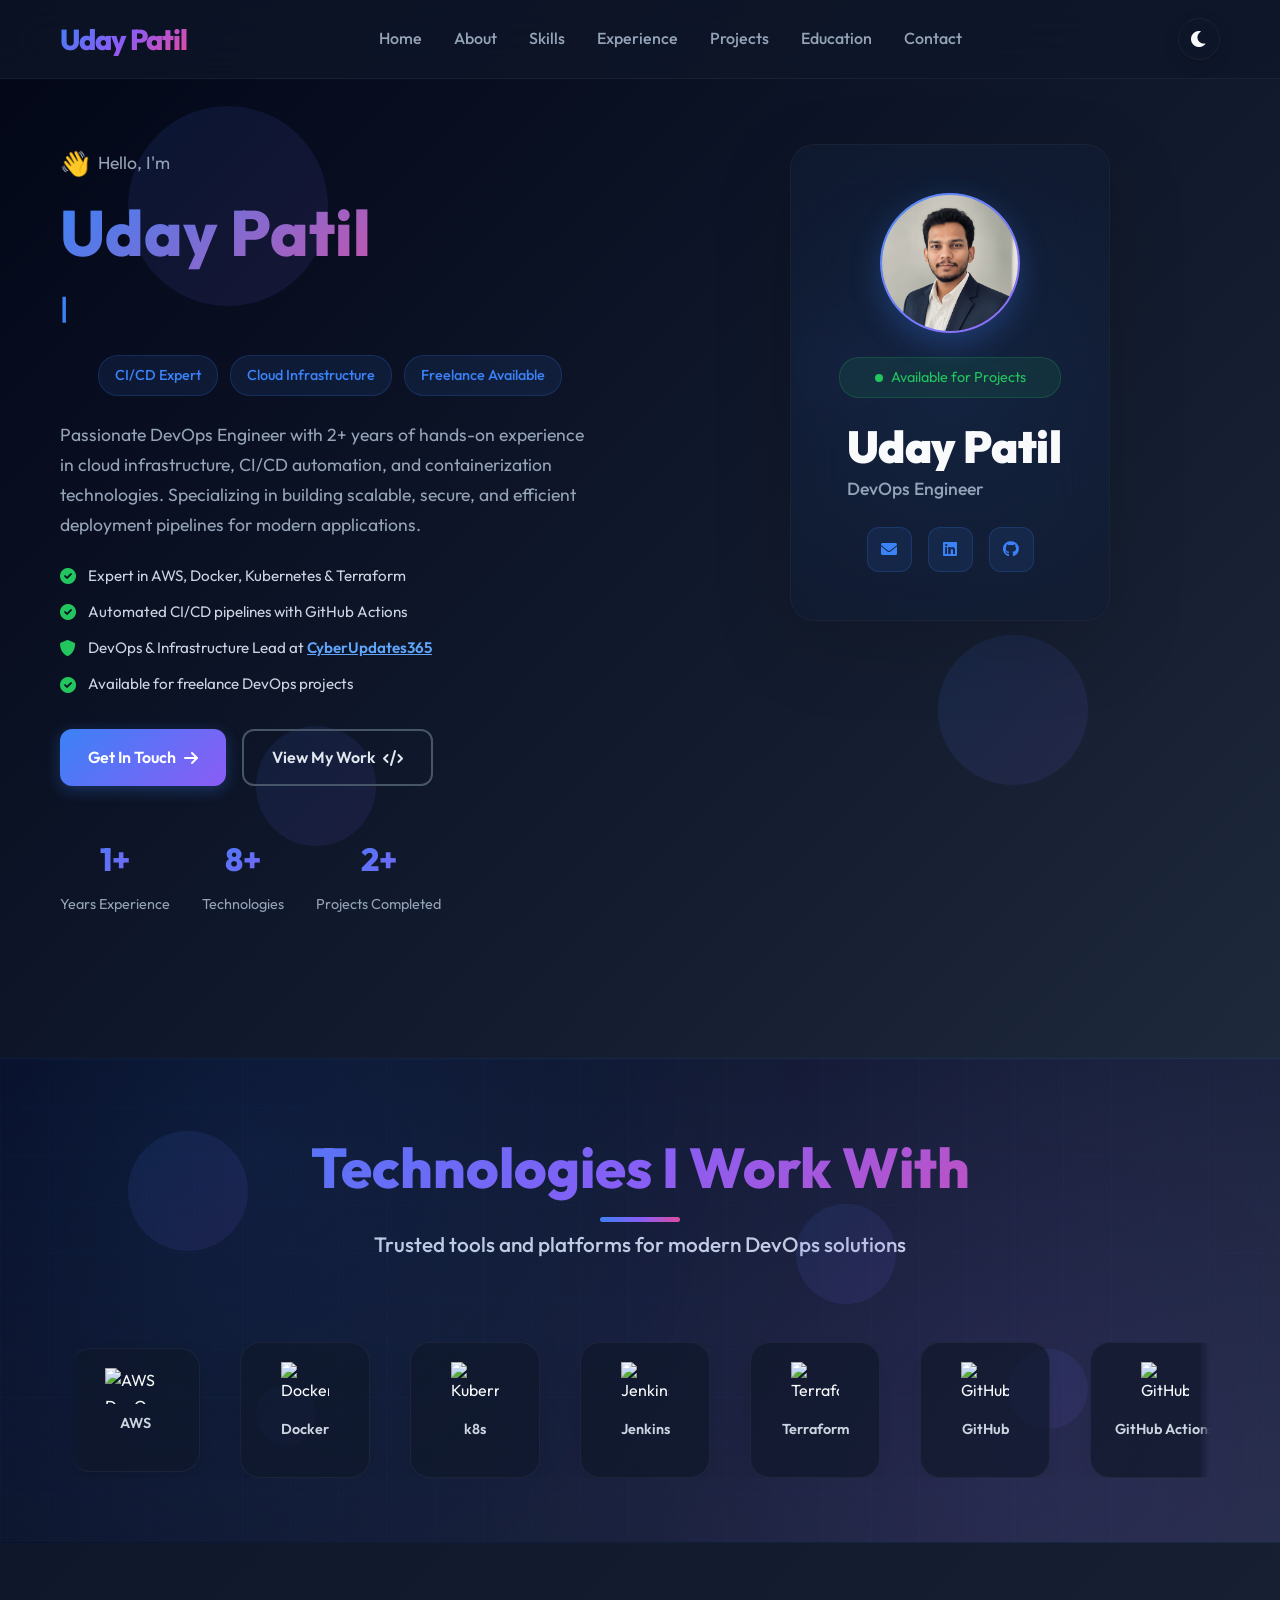
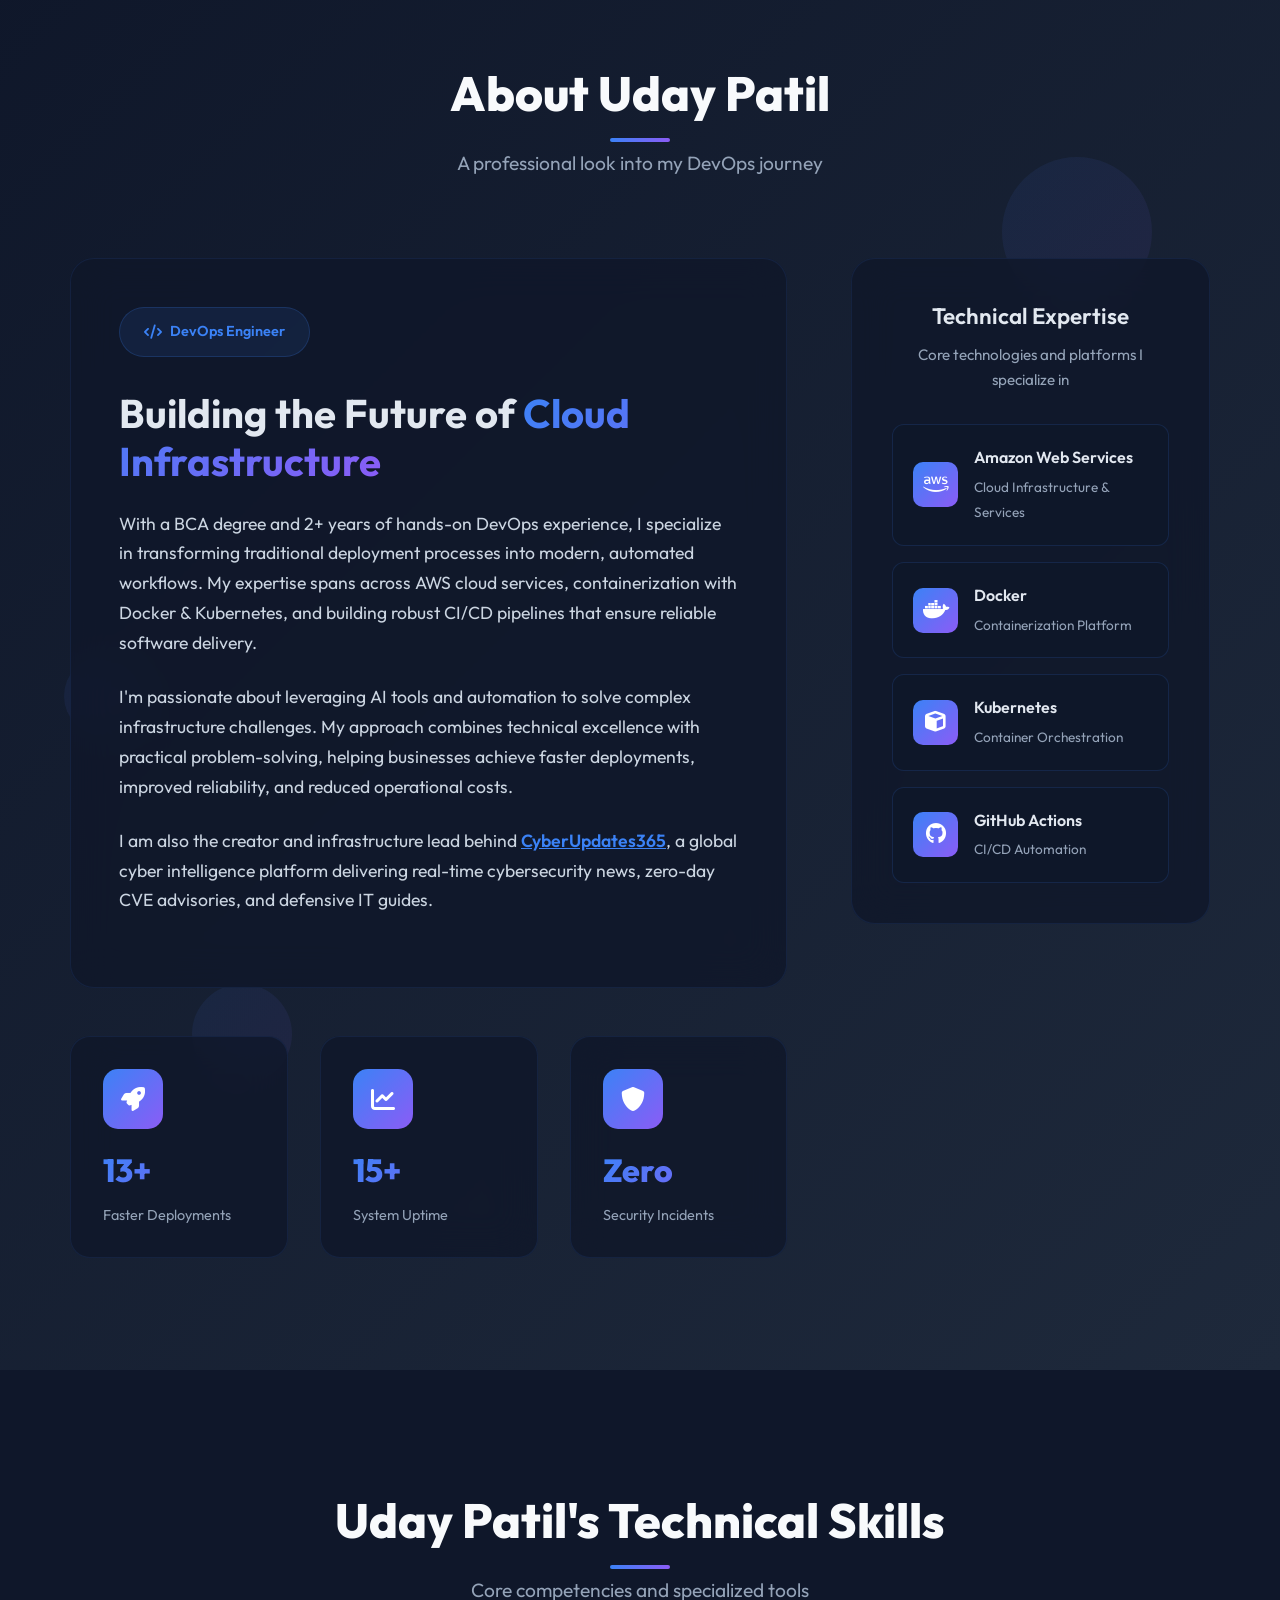
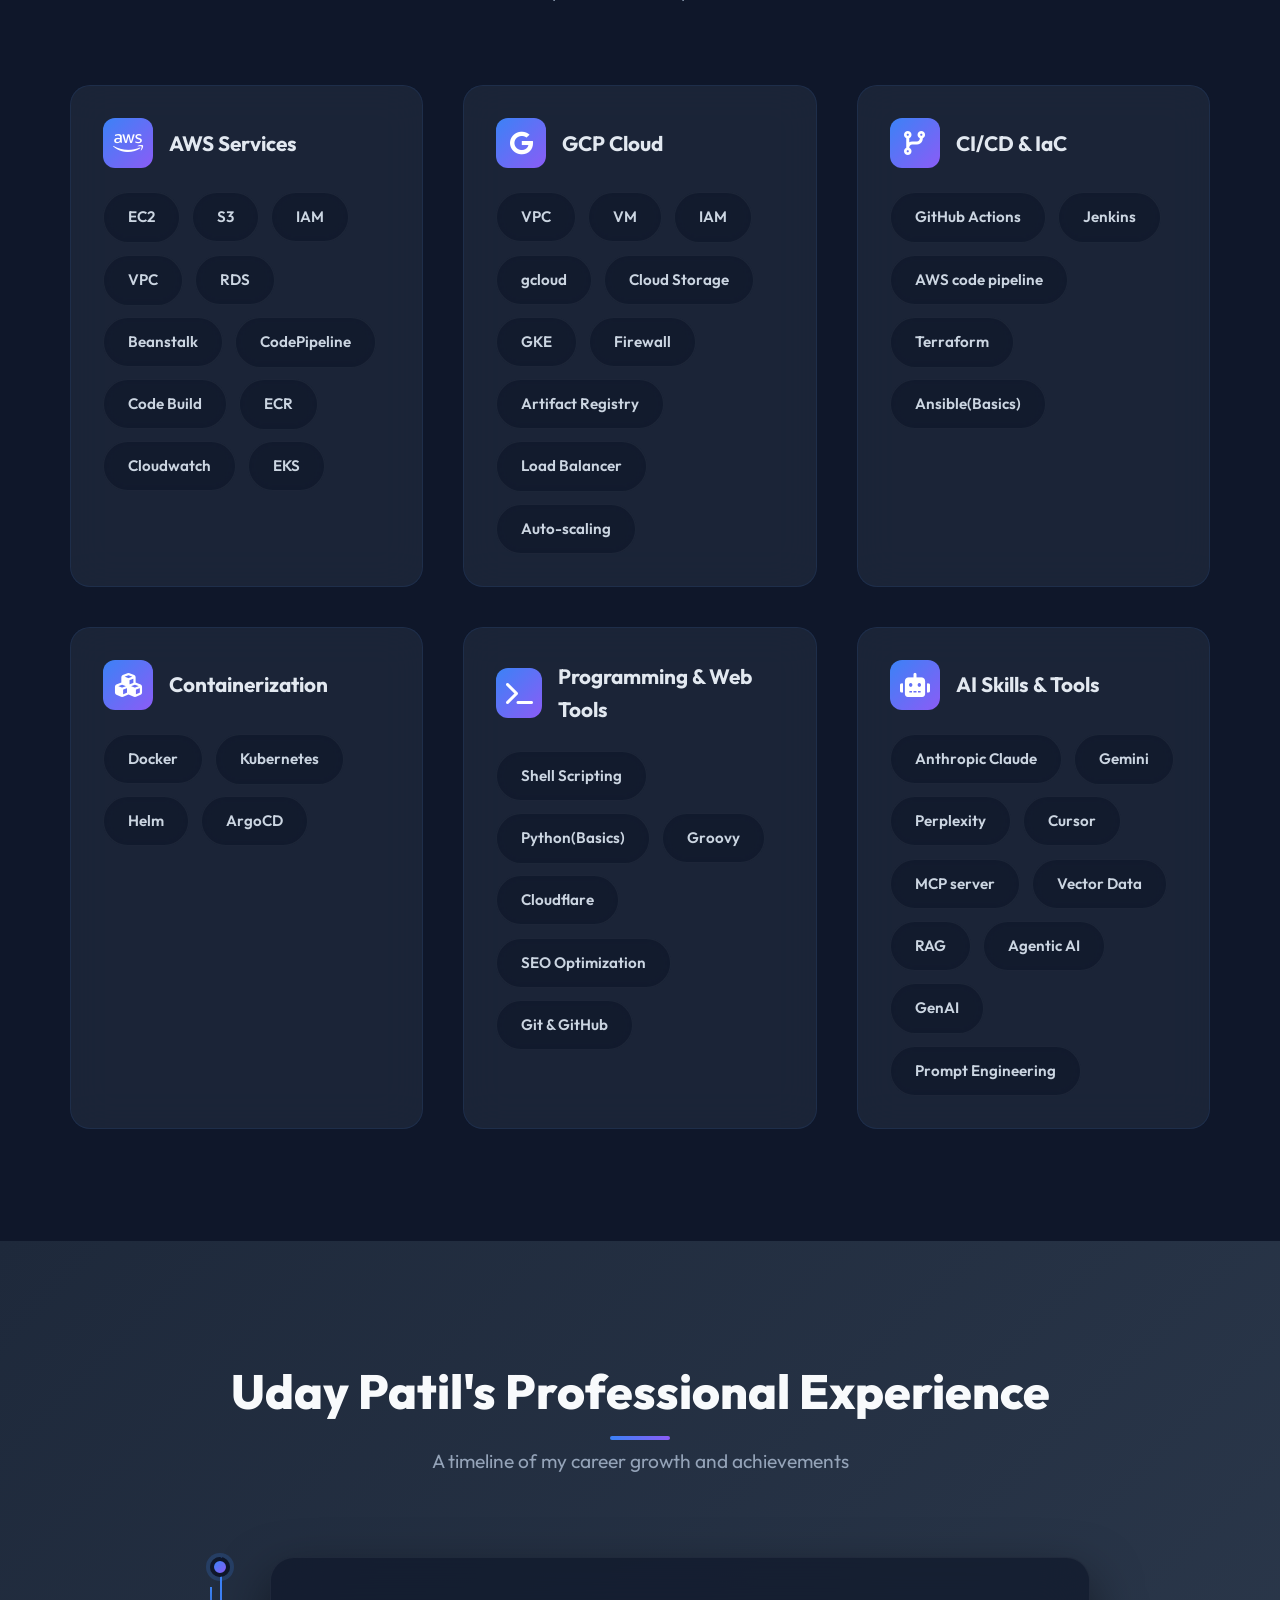
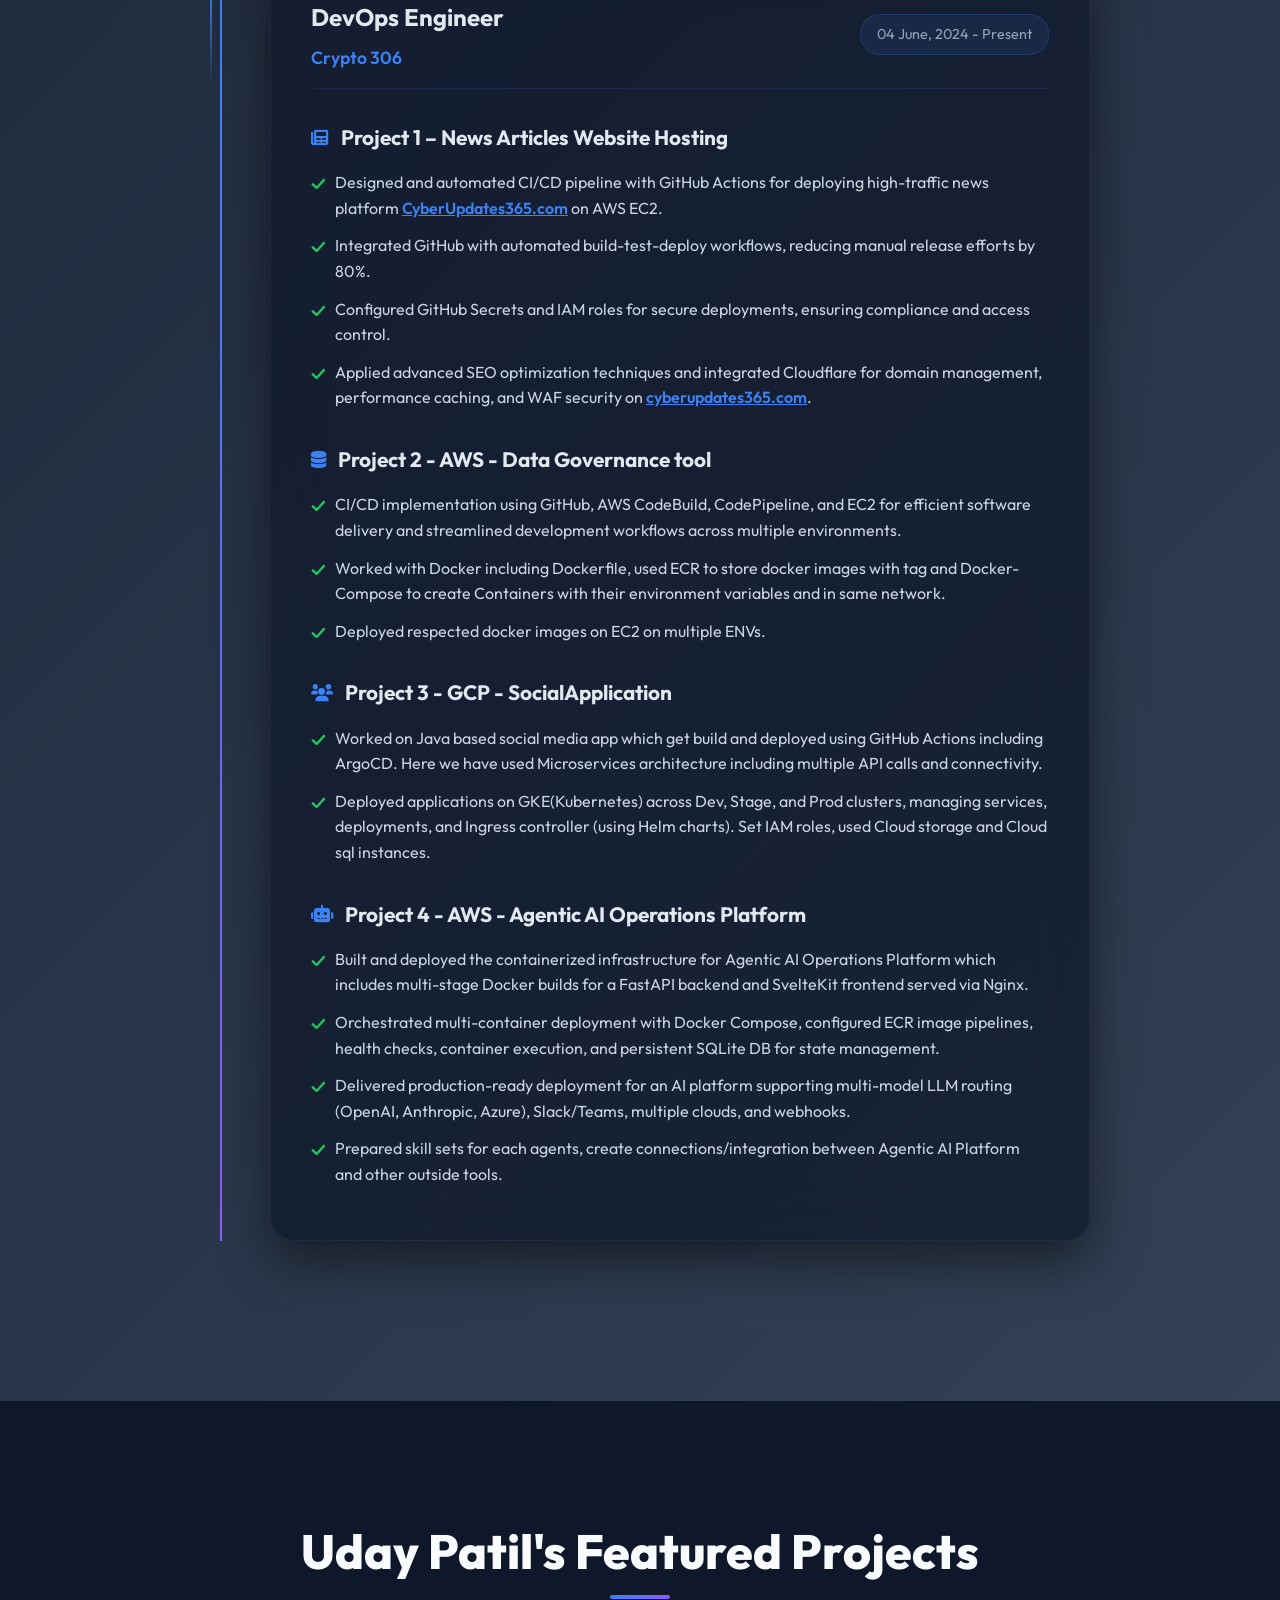
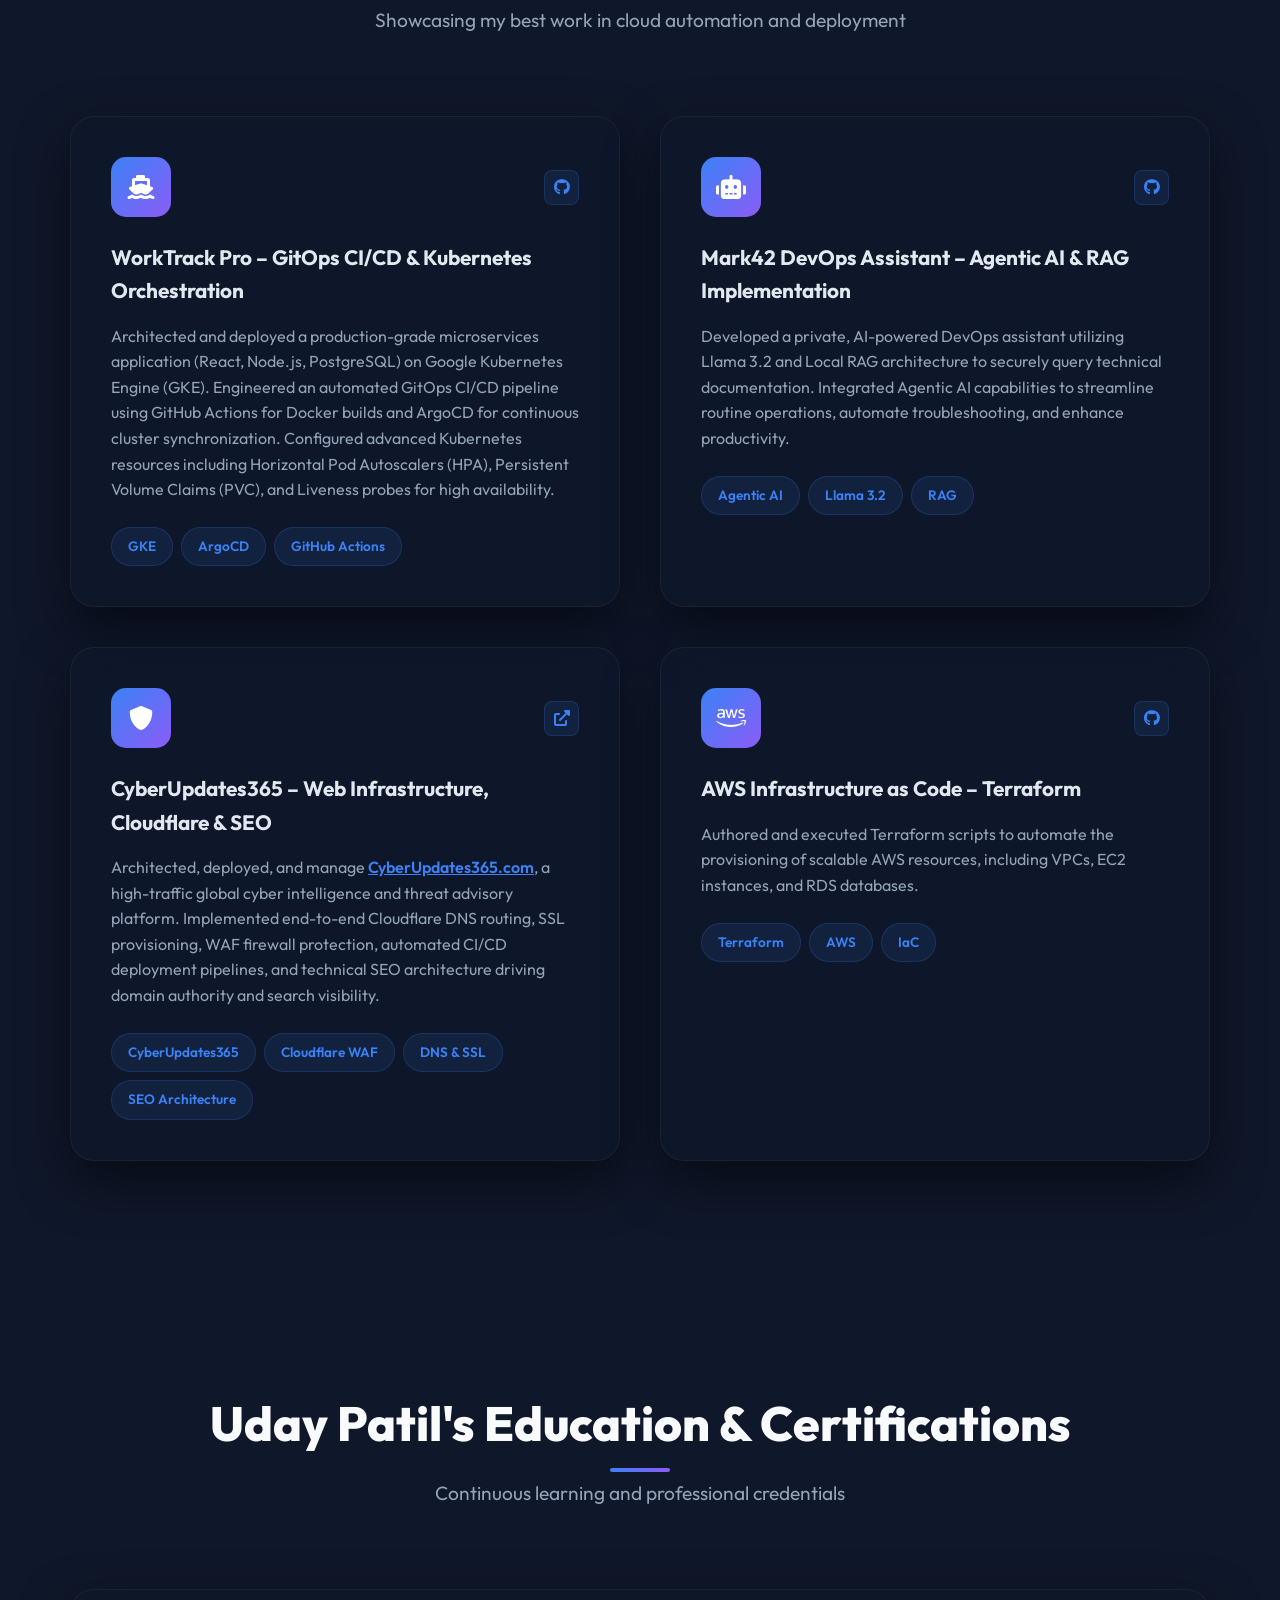
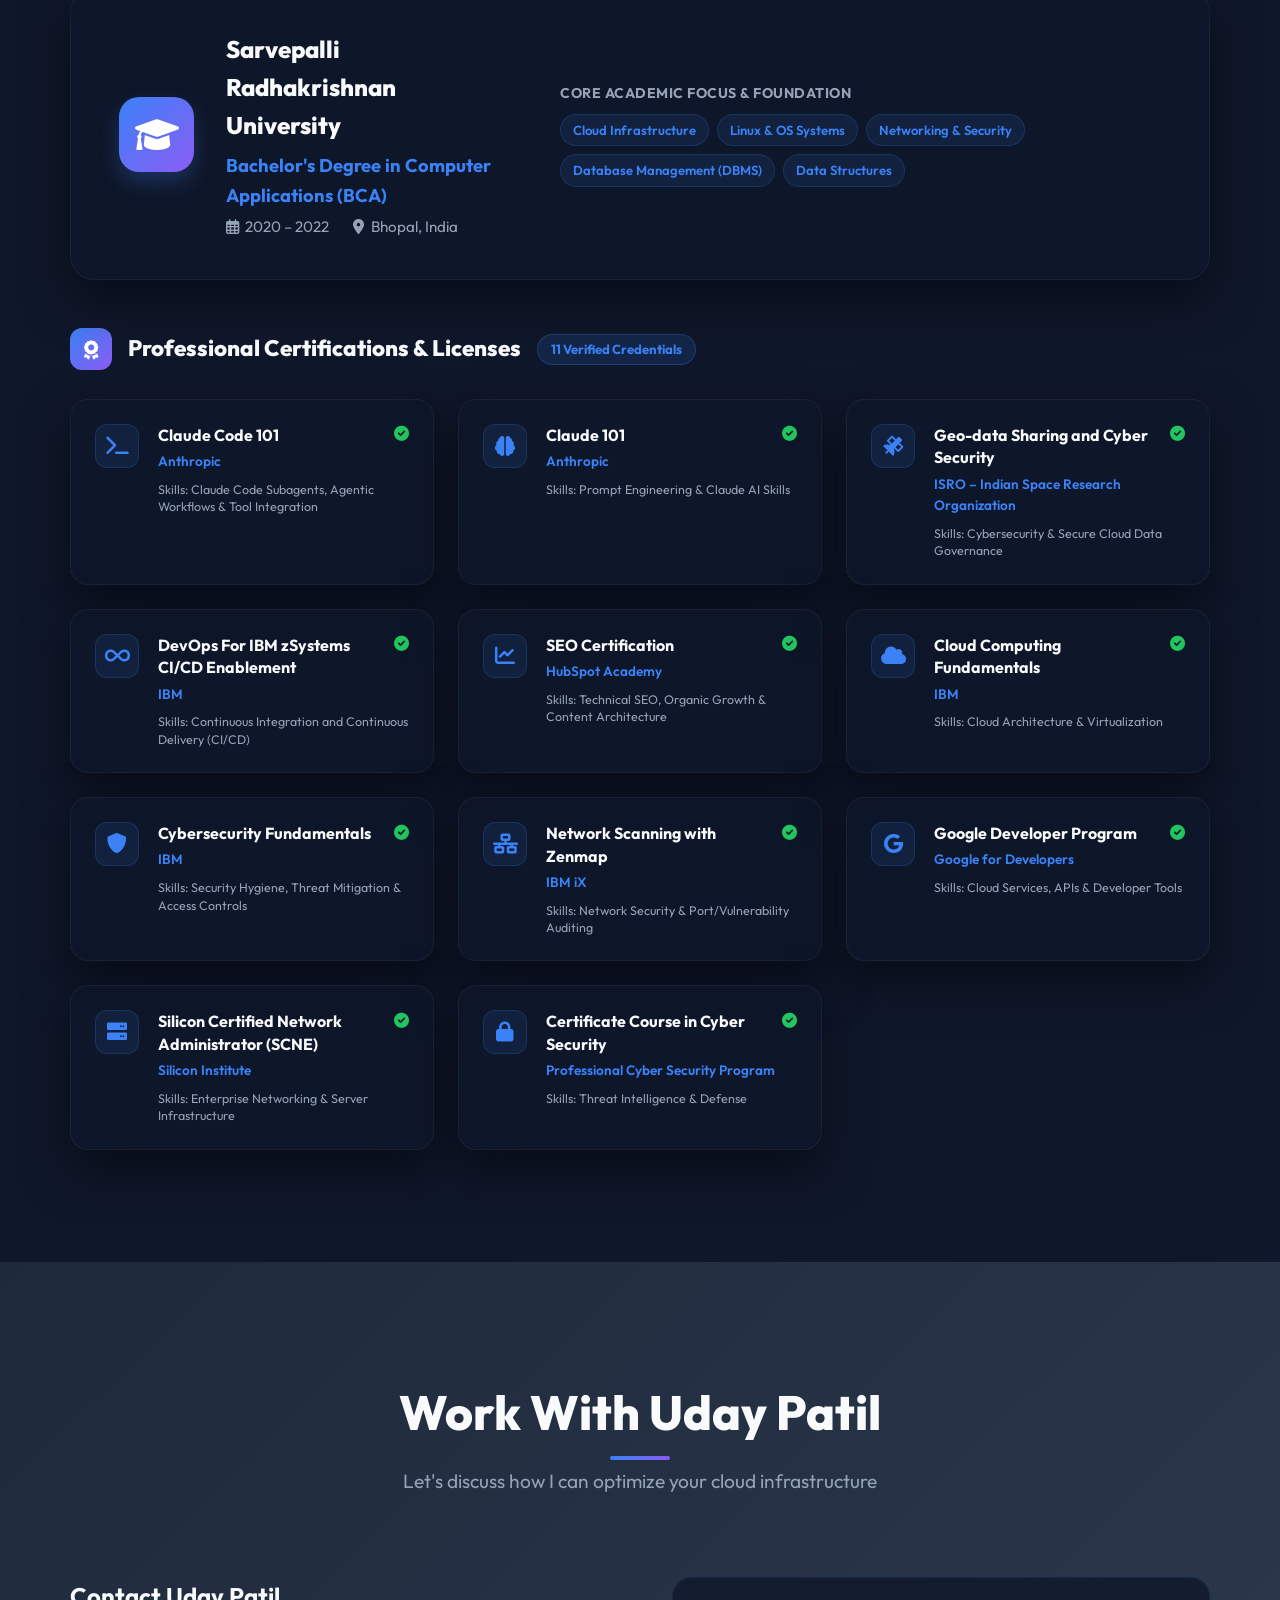
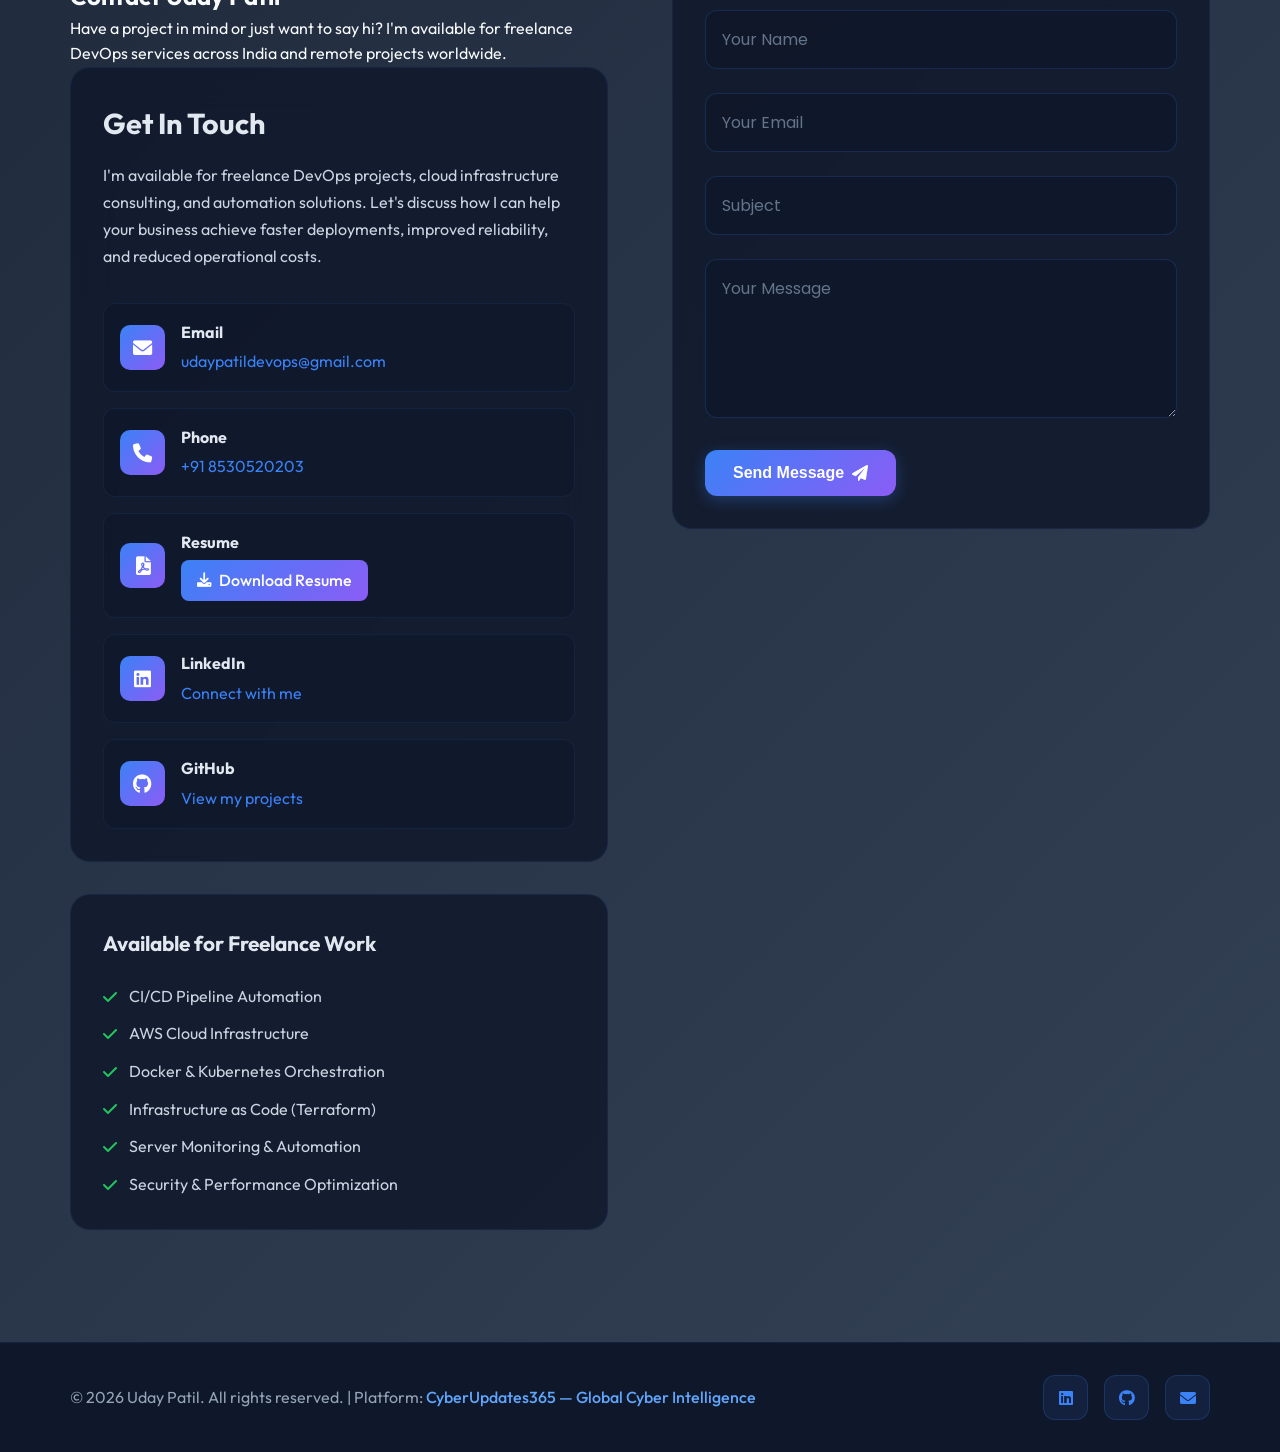
==== commit ca39ec3e: "fix(ui): relocate theme toggle to navbar, fix initial custom cursor position, clean contact section" ====
--- a/index.html
+++ b/index.html
@@ -204,9 +204,17 @@
                     <a href="#projects" class="nav-link">Projects</a>
                 </li>
                 <li class="nav-item">
+                    <a href="#education" class="nav-link">Education</a>
+                </li>
+                <li class="nav-item">
                     <a href="#contact" class="nav-link">Contact</a>
                 </li>
             </ul>
+            <div class="nav-actions">
+                <button id="theme-toggle" class="theme-btn" title="Toggle Light/Dark Theme">
+                    <i class="fas fa-moon" id="theme-icon"></i>
+                </button>
+            </div>
             <div class="hamburger">
                 <span class="bar"></span>
                 <span class="bar"></span>
@@ -1071,12 +1079,6 @@
                 <p class="section-subtitle">Let's discuss how I can optimize your cloud infrastructure</p>
             </div>
             
-            <!-- Theme Toggle Button -->
-            <div class="theme-toggle-container">
-                <button id="theme-toggle" class="theme-btn" title="Toggle Theme">
-                    <i class="fas fa-moon" id="theme-icon"></i>
-                </button>
-            </div>
             <div class="contact-content">
                 <div class="contact-info">
                     <div class="contact-header">
--- a/styles.css
+++ b/styles.css
@@ -121,17 +121,17 @@
     transform: scale(1.05);
 }
 
-.theme-toggle-container {
-    display: flex;
-    justify-content: center;
-    margin: 3rem 0 4rem 0;
+.nav-actions {
+    display: flex;
+    align-items: center;
+    margin-left: 1.5rem;
 }
 
 .theme-btn {
-    width: 70px;
-    height: 70px;
+    width: 42px;
+    height: 42px;
     background: var(--card-bg);
-    border: 2px solid var(--card-border);
+    border: 1px solid var(--card-border);
     border-radius: 50%;
     display: flex;
     align-items: center;
@@ -140,45 +140,20 @@
     cursor: pointer;
     transition: all 0.3s ease;
     backdrop-filter: blur(15px);
-    box-shadow: 0 8px 32px rgba(0, 0, 0, 0.3);
-    position: relative;
-    overflow: hidden;
-}
-
-.theme-btn::before {
-    content: '';
-    position: absolute;
-    top: -2px;
-    left: -2px;
-    right: -2px;
-    bottom: -2px;
-    background: linear-gradient(45deg, #3b82f6, #8b5cf6, #ec4899, #3b82f6);
-    border-radius: 50%;
-    z-index: -1;
-    opacity: 0;
-    transition: opacity 0.3s ease;
-}
-
-.theme-btn:hover::before {
-    opacity: 1;
+    box-shadow: 0 4px 15px rgba(0, 0, 0, 0.15);
 }
 
 .theme-btn:hover {
     background: var(--accent-primary);
     color: white;
-    transform: translateY(-5px) scale(1.15);
-    box-shadow: 0 15px 40px rgba(59, 130, 246, 0.4);
+    transform: rotate(20deg) scale(1.08);
     border-color: transparent;
+    box-shadow: 0 8px 25px rgba(59, 130, 246, 0.35);
 }
 
 .theme-btn i {
-    font-size: 1.8rem;
+    font-size: 1.15rem;
     transition: transform 0.3s ease;
-    z-index: 1;
-}
-
-.theme-btn:hover i {
-    transform: rotate(180deg) scale(1.1);
 }
 
 .nav-menu {
@@ -2423,17 +2398,18 @@
         font-size: 2.5rem;
     }
     
-    .theme-toggle-container {
-        margin: 2rem 0 3rem 0;
+    .nav-actions {
+        margin-left: auto;
+        margin-right: 1rem;
     }
     
     .theme-btn {
-        width: 60px;
-        height: 60px;
+        width: 38px;
+        height: 38px;
     }
     
     .theme-btn i {
-        font-size: 1.5rem;
+        font-size: 1rem;
     }
     
     .profile-info h3 {
@@ -2841,6 +2817,7 @@
     transition: width 0.3s, height 0.3s, background-color 0.3s, opacity 0.3s;
     transform: translate(-50%, -50%);
     mix-blend-mode: difference;
+    opacity: 0;
 }
 
 .custom-cursor-dot {
@@ -2854,6 +2831,8 @@
     pointer-events: none;
     z-index: 10000;
     transform: translate(-50%, -50%);
+    opacity: 0;
+    transition: opacity 0.3s;
 }
 
 .cursor-hover {
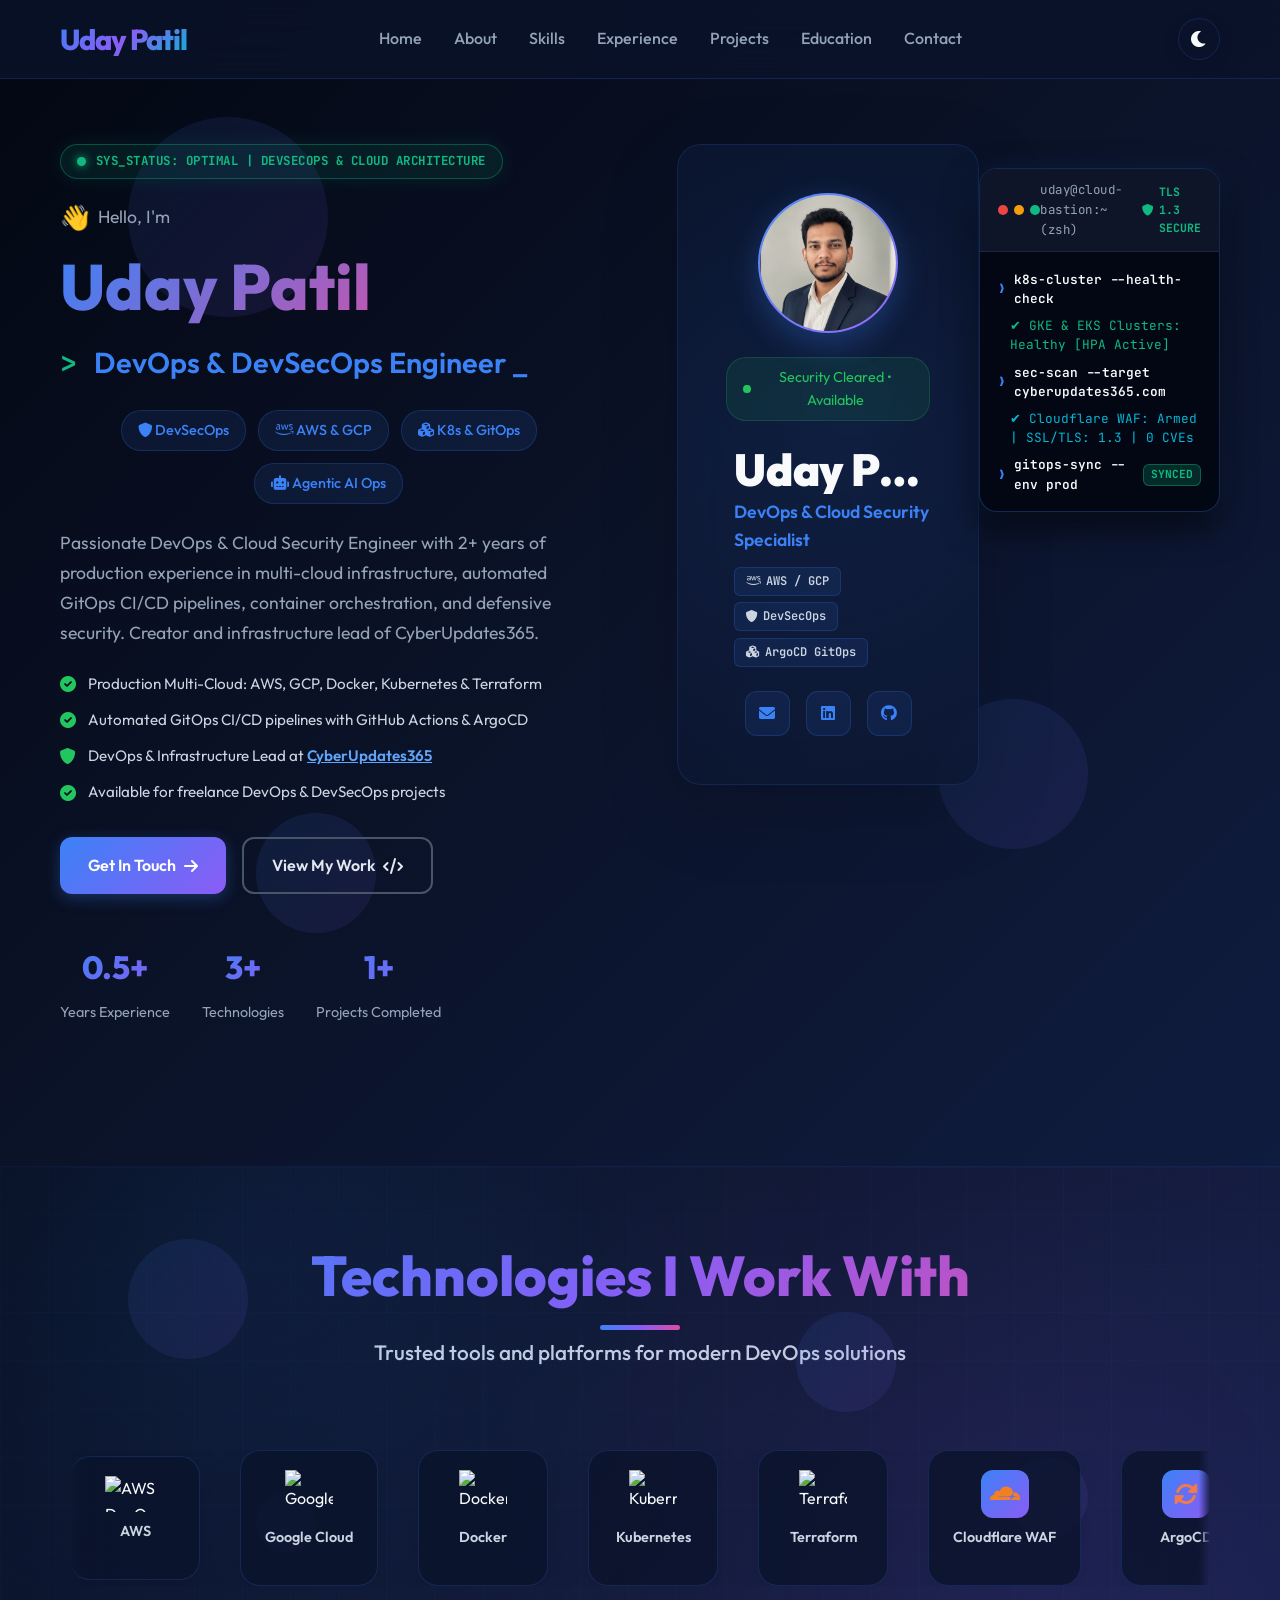
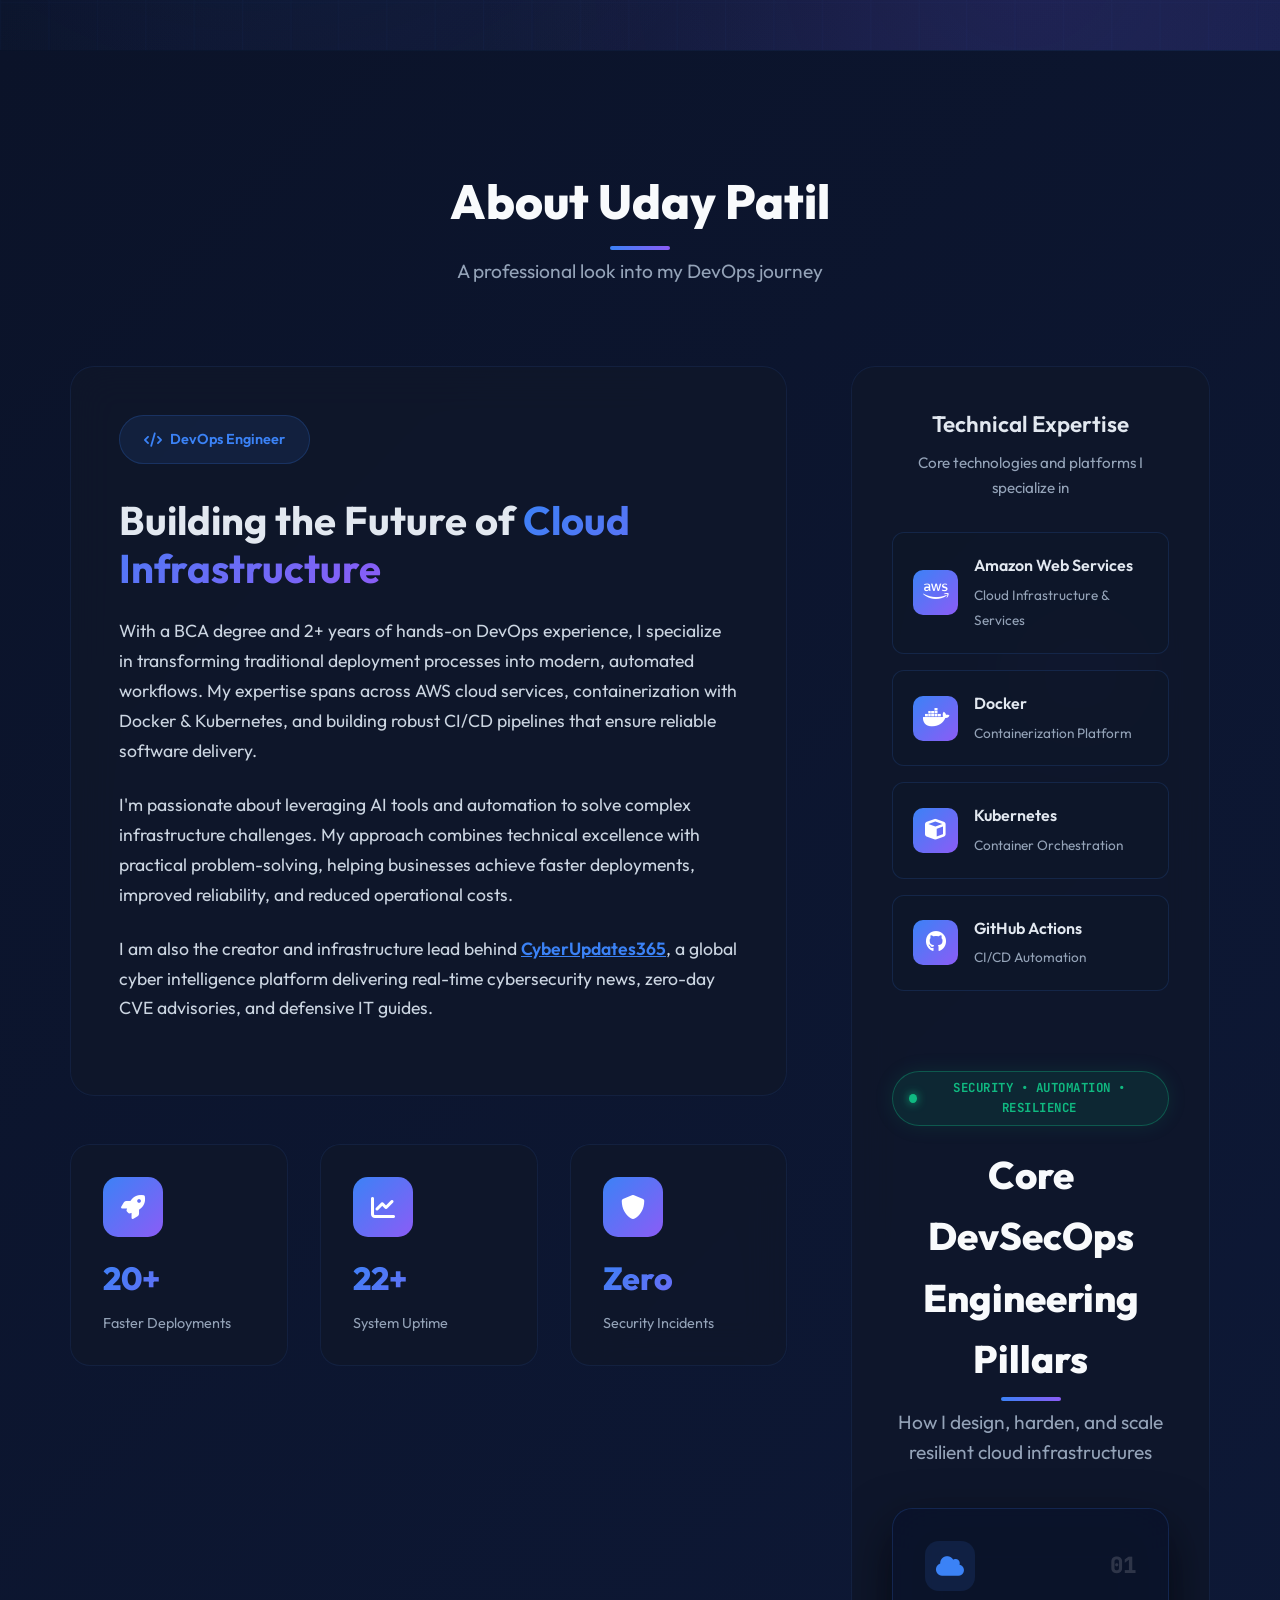
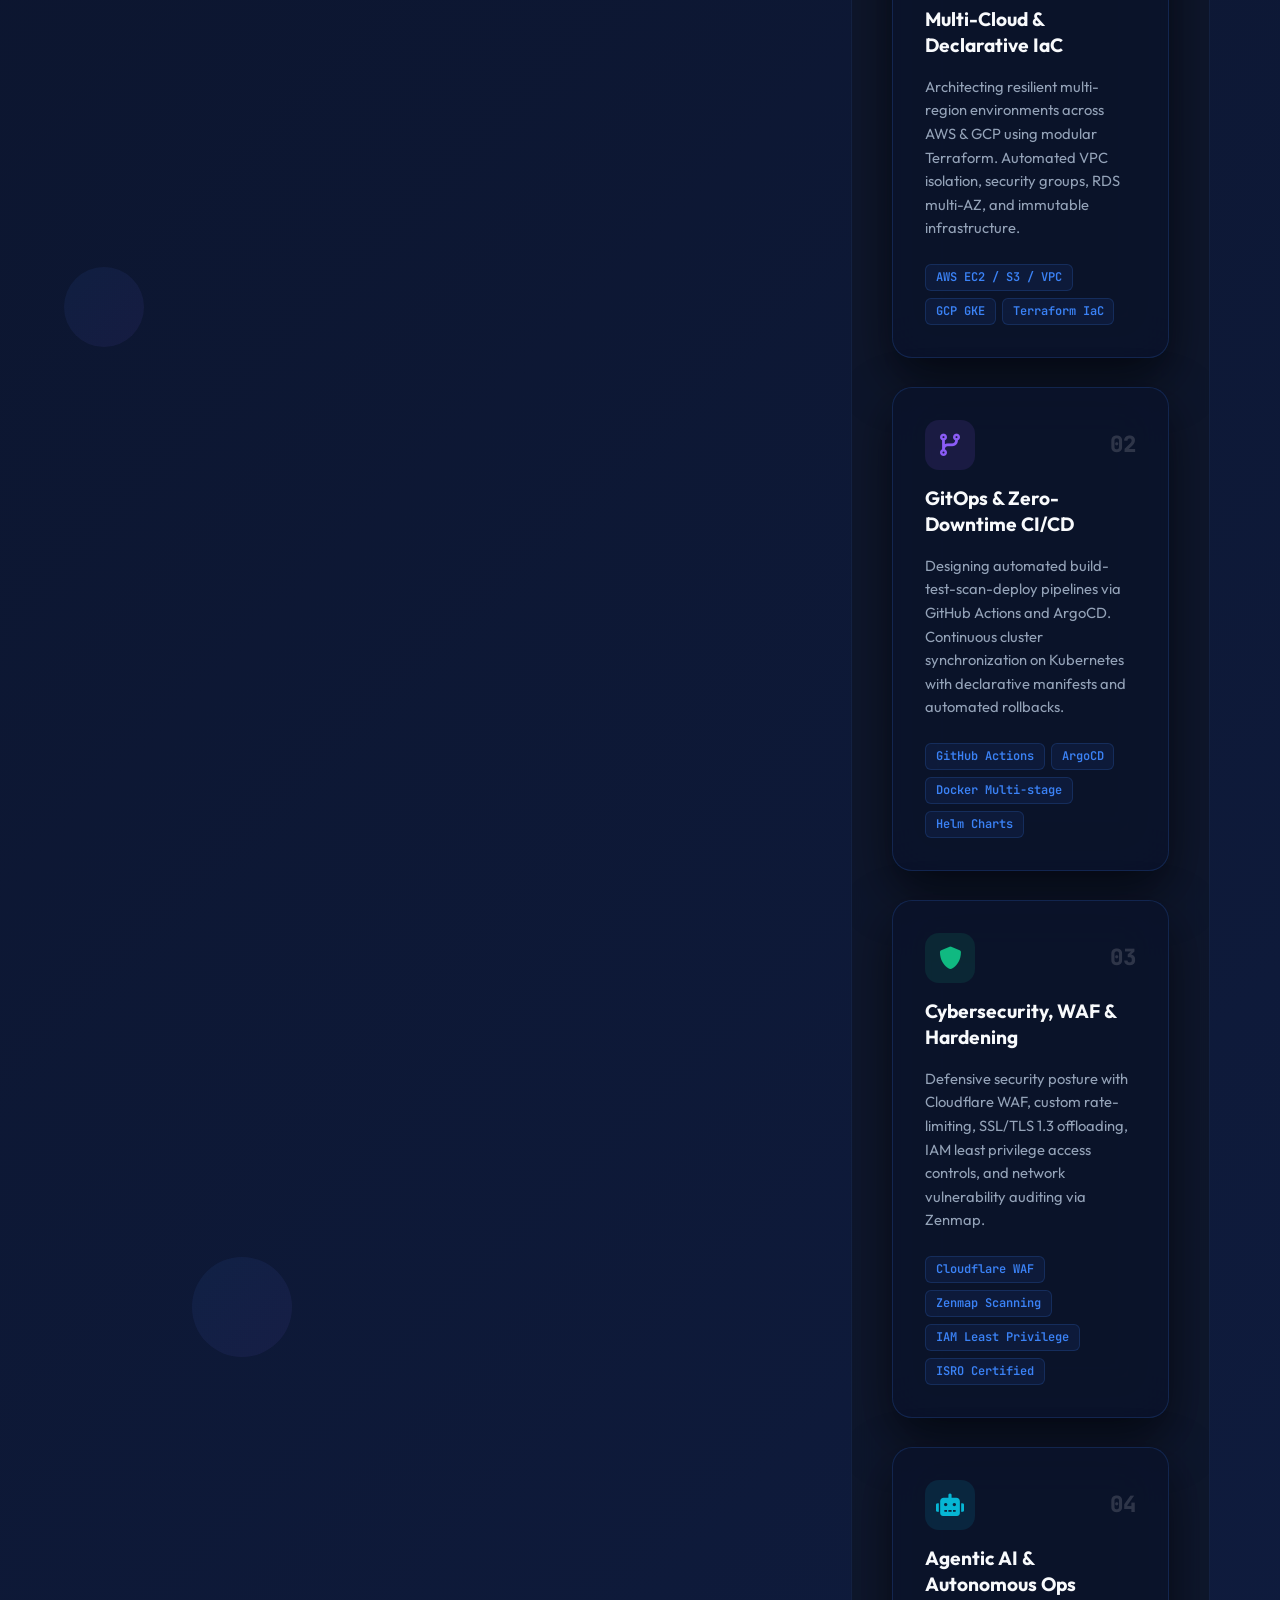
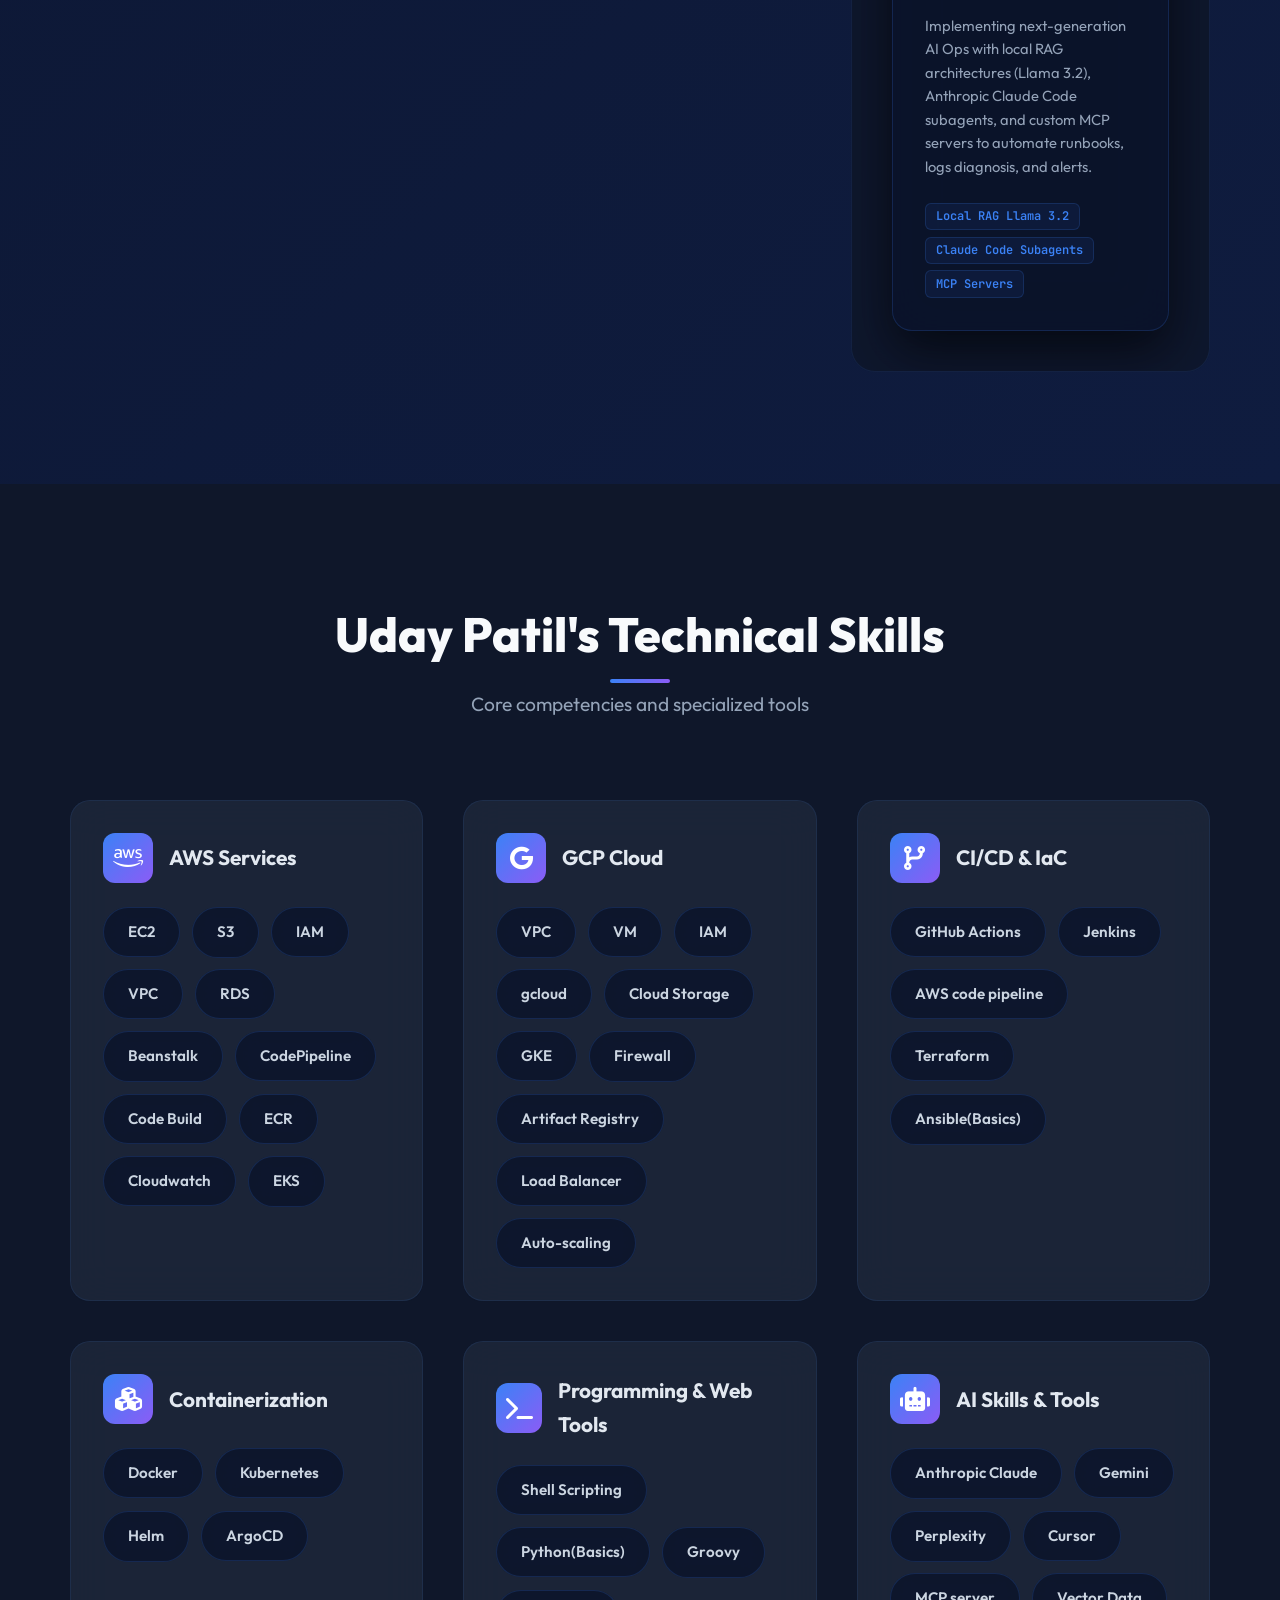
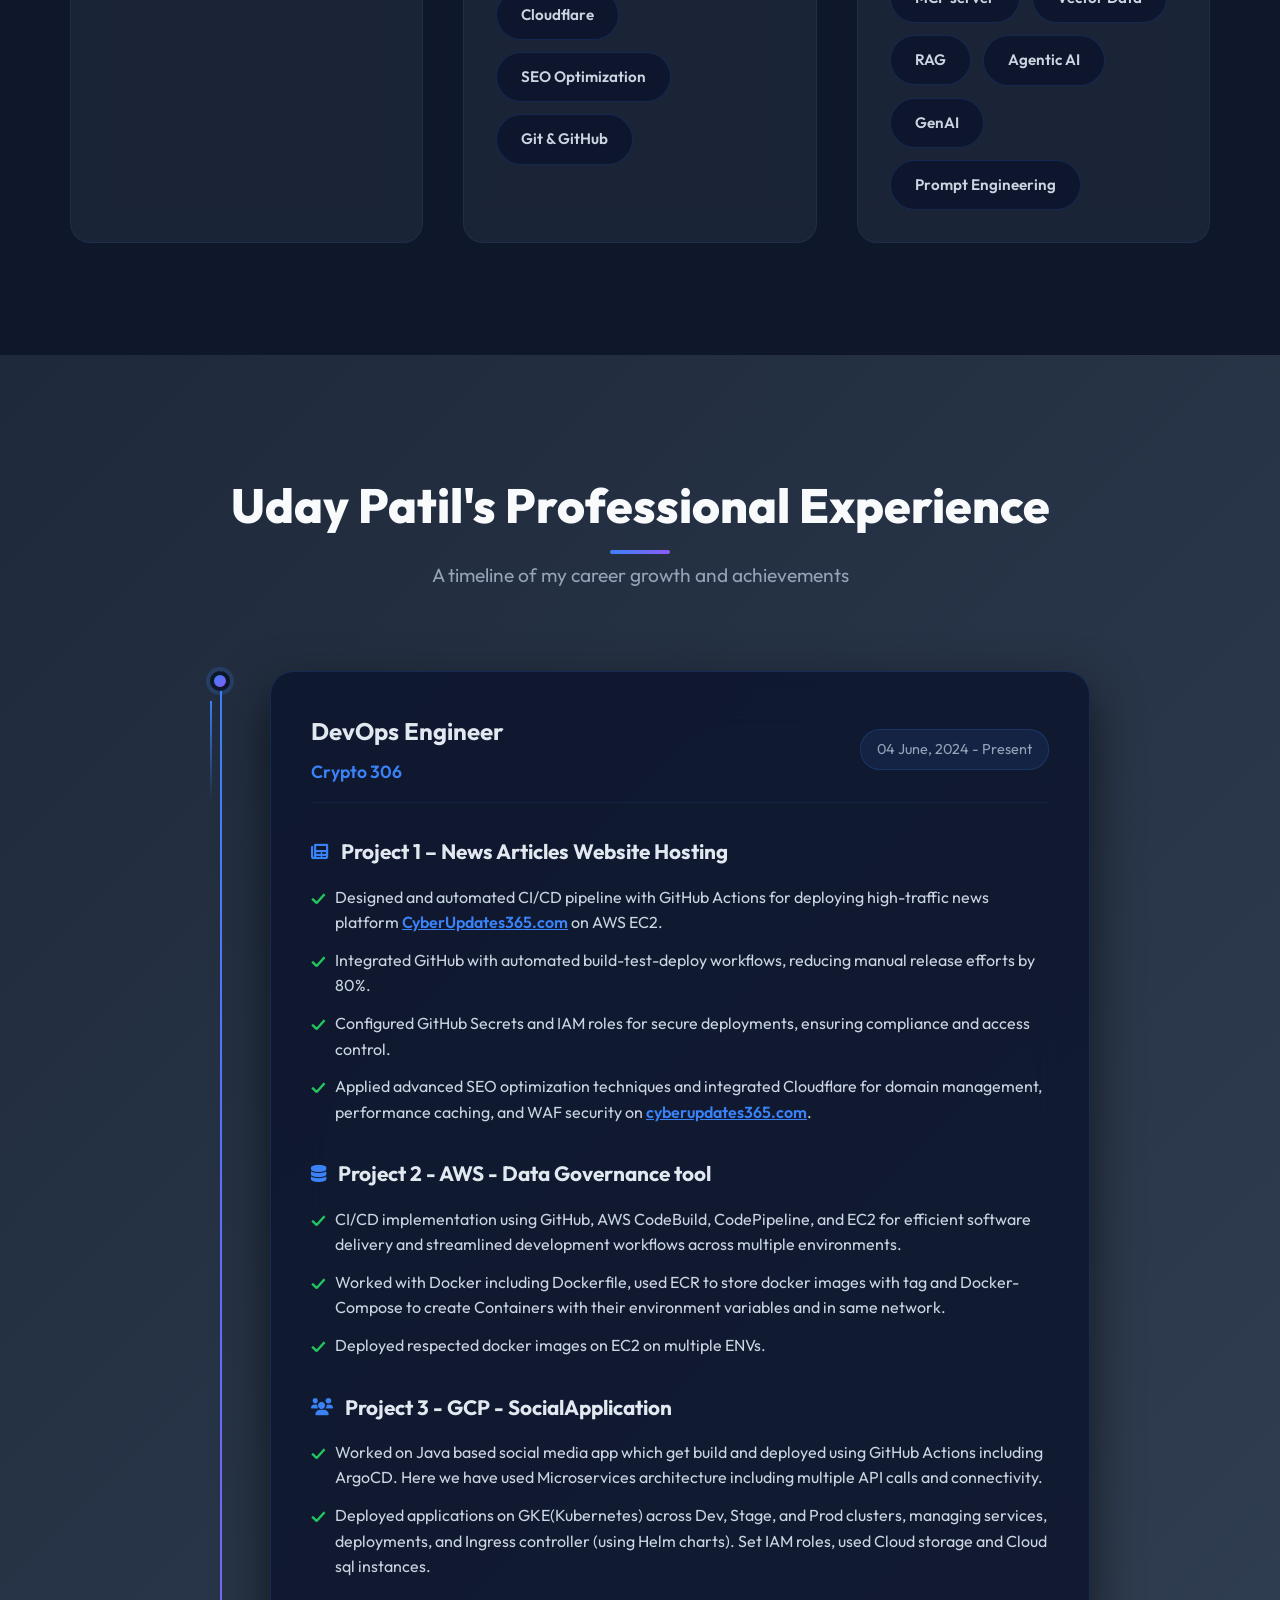
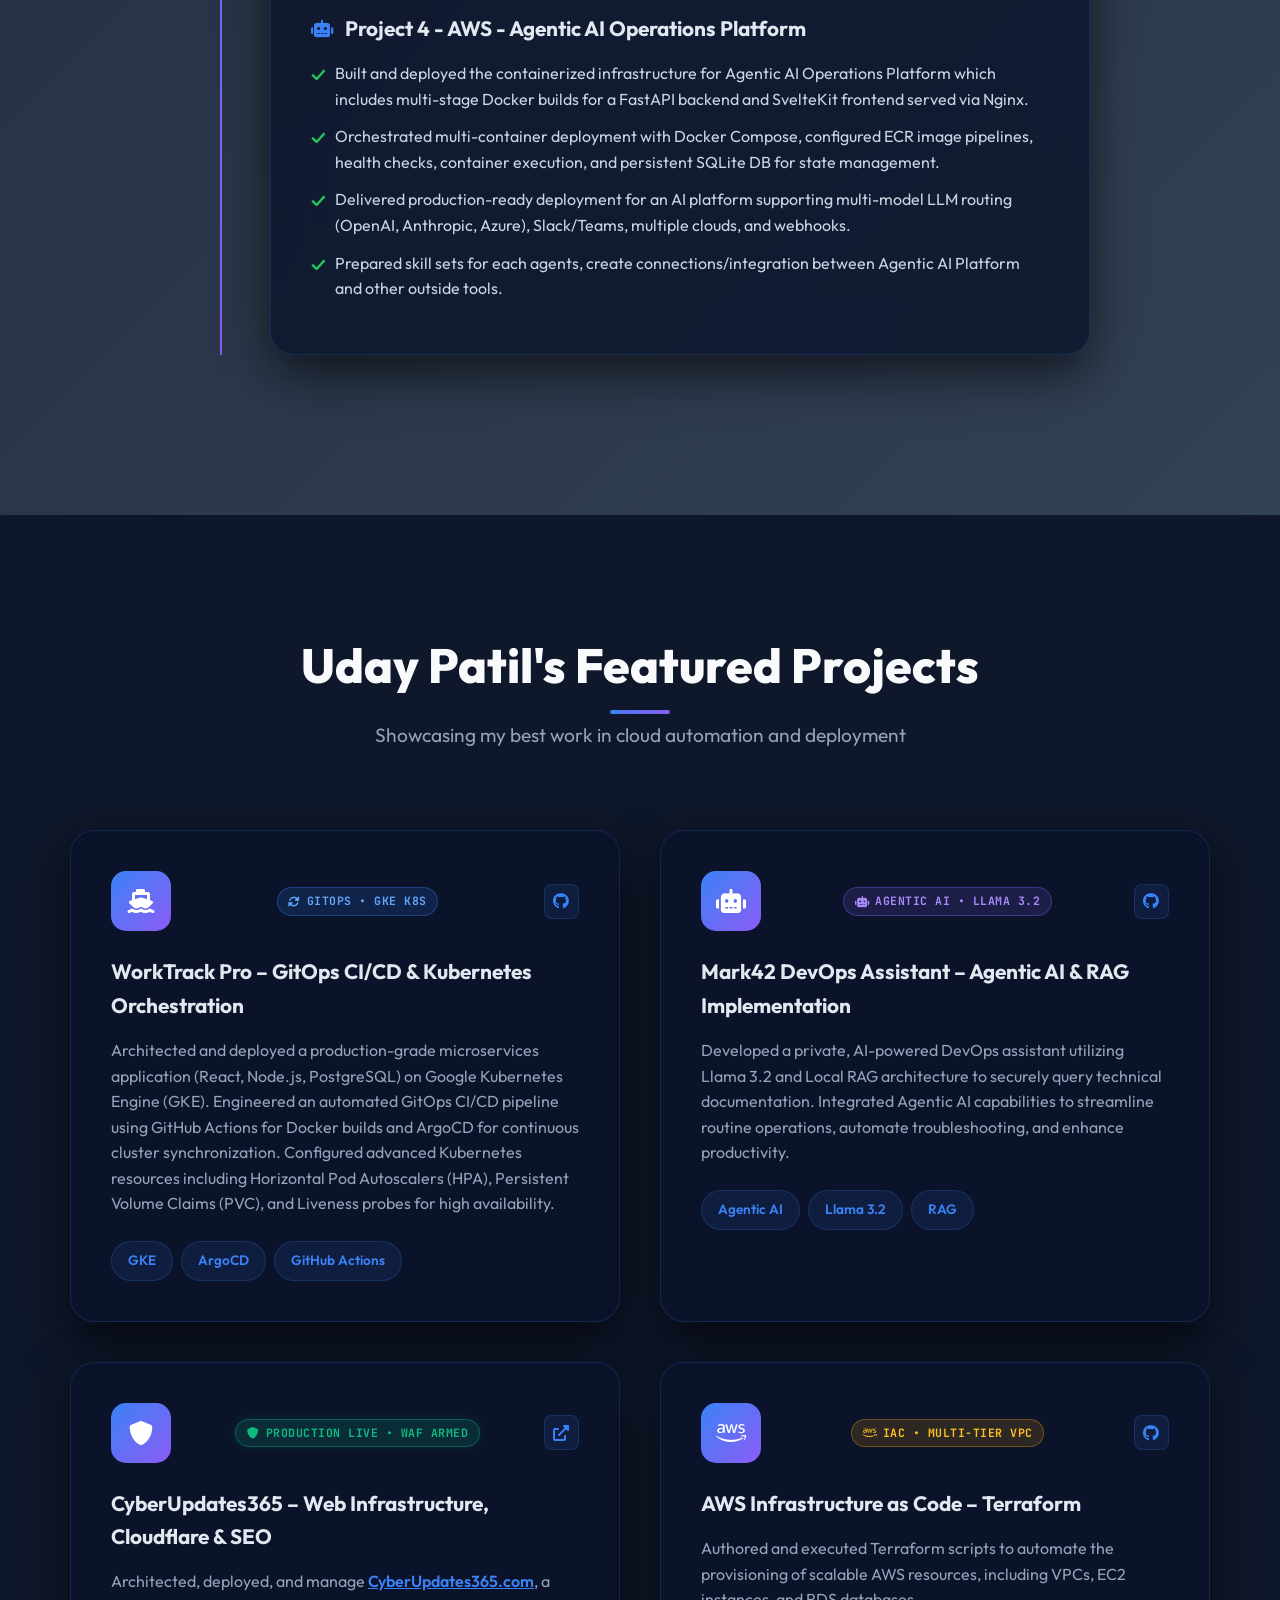
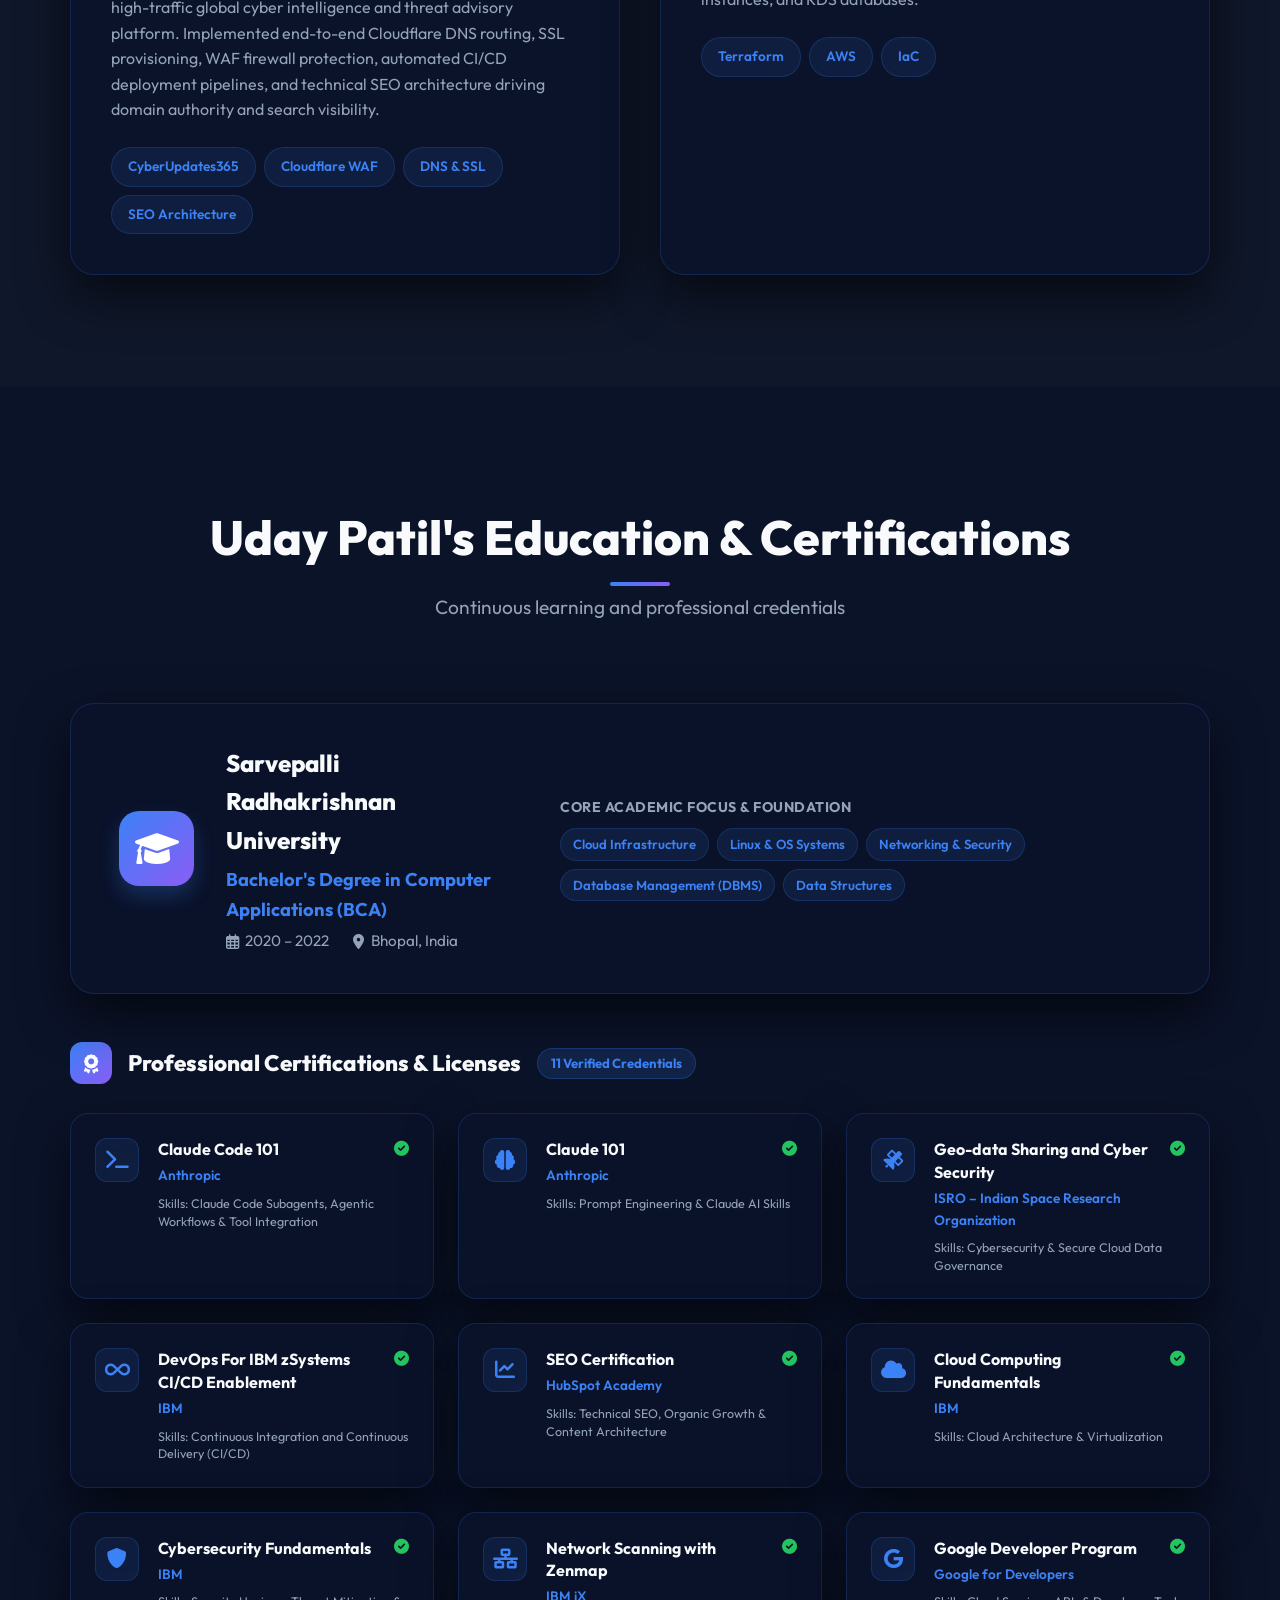
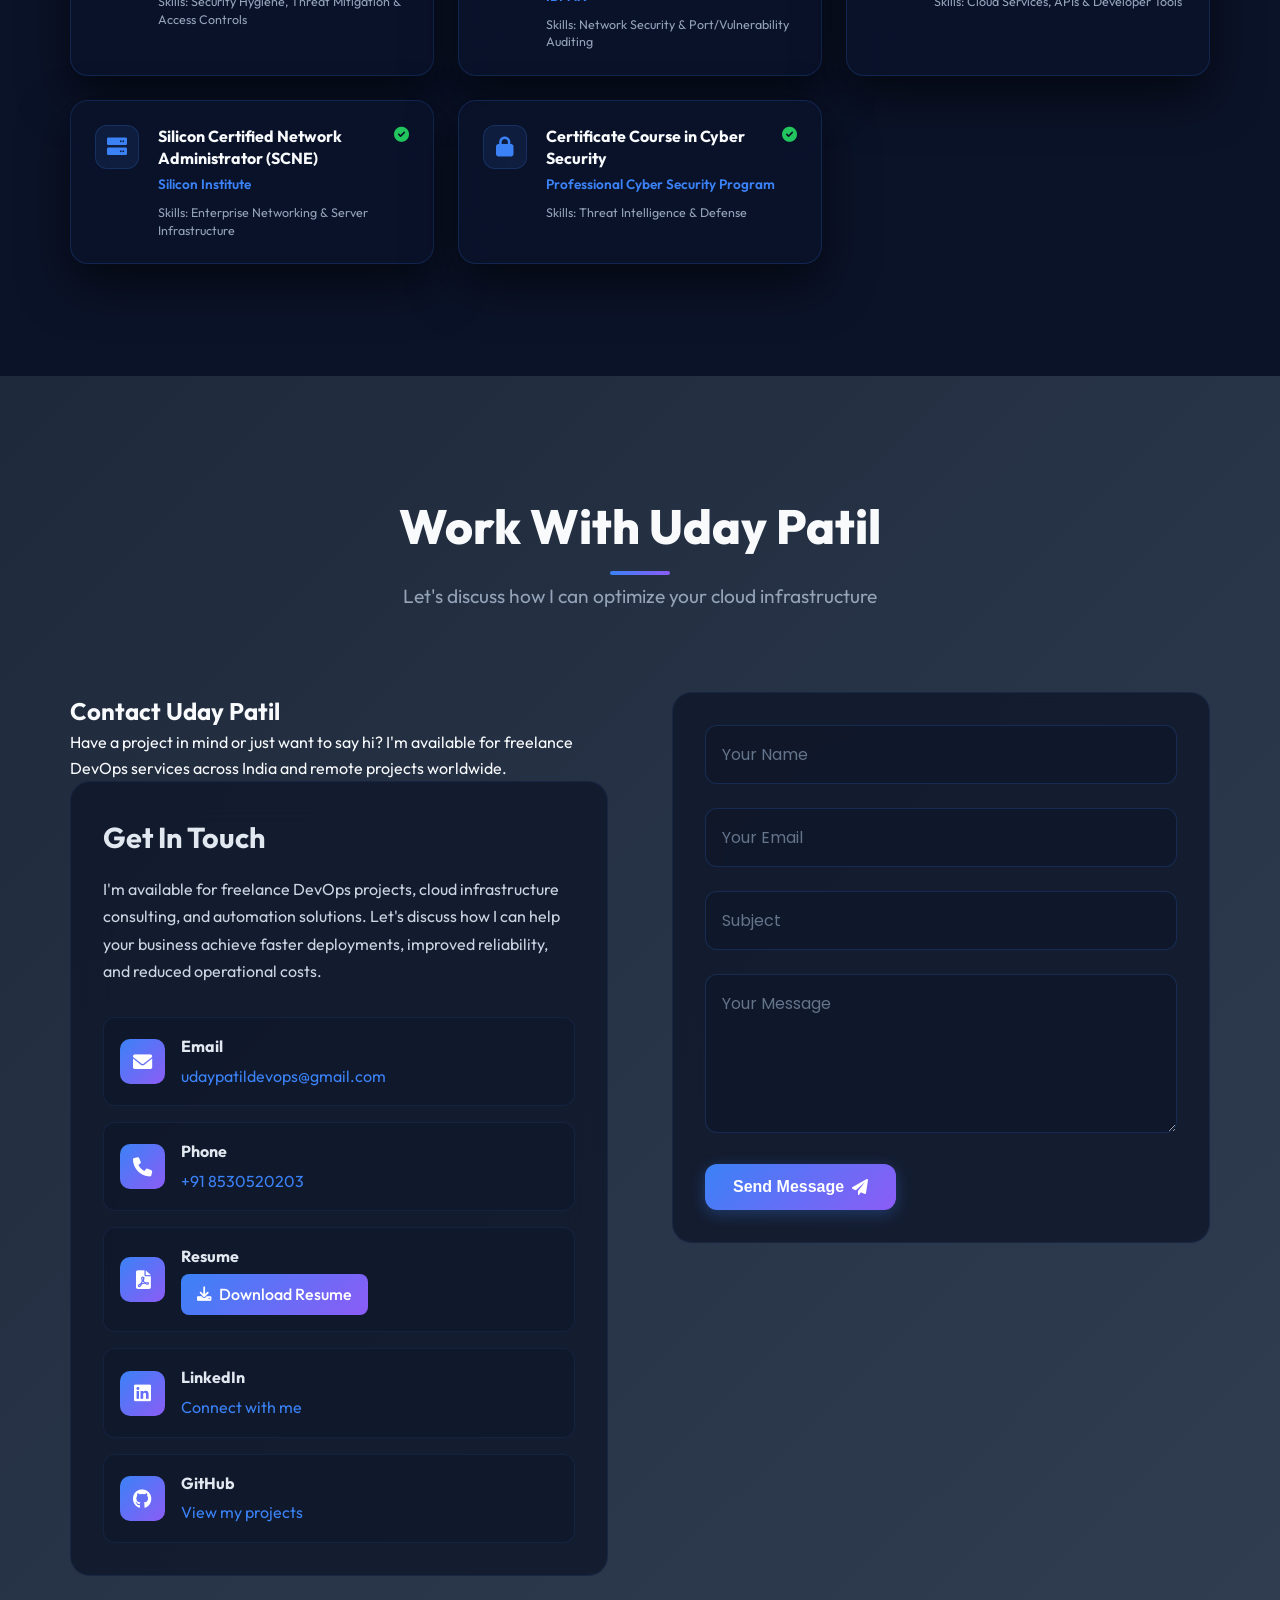
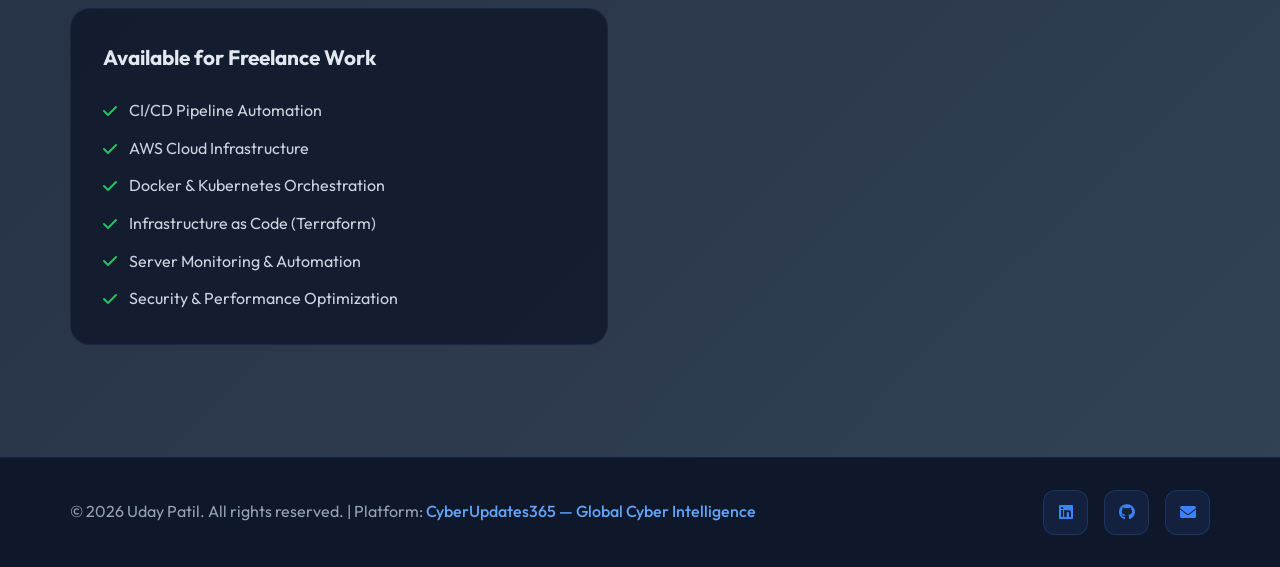
==== commit 4e71c95f: "feat(ui): elevate portfolio to elite cyber and devops expert aesthetic with live terminal, cyber sta" ====
--- a/index.html
+++ b/index.html
@@ -28,7 +28,7 @@
     <link rel="manifest" href="favicon/site.webmanifest">
     <link rel="stylesheet" href="styles.css">
     <link href="https://cdnjs.cloudflare.com/ajax/libs/font-awesome/6.0.0/css/all.min.css" rel="stylesheet">
-    <link href="https://fonts.googleapis.com/css2?family=Outfit:wght@300;400;500;600;700;800;900&family=Poppins:wght@300;400;500;600;700;800&display=swap" rel="stylesheet">
+    <link href="https://fonts.googleapis.com/css2?family=JetBrains+Mono:wght@400;500;600;700;800&family=Outfit:wght@300;400;500;600;700;800;900&family=Poppins:wght@300;400;500;600;700;800&display=swap" rel="stylesheet">
     
     <!-- Structured Data for SEO -->
     <script type="application/ld+json">
@@ -236,6 +236,10 @@
         <div class="hero-container">
             <div class="hero-content">
                 <div class="hero-text">
+                    <div class="cyber-status-pill">
+                        <span class="status-pulse-dot"></span>
+                        <span class="status-pill-text">SYS_STATUS: OPTIMAL | DEVSECOPS &amp; CLOUD ARCHITECTURE</span>
+                    </div>
                     <div class="greeting">
                         <span class="wave">👋</span>
                         <span>Hello, I'm</span>
@@ -244,35 +248,35 @@
                         <span class="name-highlight gradient-text">Uday Patil</span>
                     </h1>
                     <h2 class="hero-subtitle">
-                        <span class="typing-text">DevOps Engineer</span>
-                        <span class="cursor">|</span>
+                        <span class="terminal-prefix">&gt; </span><span class="typing-text">DevOps &amp; DevSecOps Engineer</span>
+                        <span class="cursor">_</span>
                     </h2>
                     <div class="hero-tags">
-                        <span class="tag">CI/CD Expert</span>
-                        <span class="tag">Cloud Infrastructure</span>
-                        <span class="tag">Freelance Available</span>
+                        <span class="tag"><i class="fas fa-shield-alt"></i> DevSecOps</span>
+                        <span class="tag"><i class="fab fa-aws"></i> AWS &amp; GCP</span>
+                        <span class="tag"><i class="fas fa-cubes"></i> K8s &amp; GitOps</span>
+                        <span class="tag"><i class="fas fa-robot"></i> Agentic AI Ops</span>
                     </div>
                     <p class="hero-description">
-                        Passionate DevOps Engineer with 2+ years of hands-on experience in cloud infrastructure, 
-                        CI/CD automation, and containerization technologies. Specializing in building scalable, 
-                        secure, and efficient deployment pipelines for modern applications.
+                        Passionate DevOps &amp; Cloud Security Engineer with 2+ years of production experience in multi-cloud infrastructure, 
+                        automated GitOps CI/CD pipelines, container orchestration, and defensive security. Creator and infrastructure lead of CyberUpdates365.
                     </p>
                     <div class="hero-highlights">
                         <div class="highlight-item">
                             <i class="fas fa-check-circle"></i>
-                            <span>Expert in AWS, Docker, Kubernetes & Terraform</span>
+                            <span>Production Multi-Cloud: AWS, GCP, Docker, Kubernetes &amp; Terraform</span>
                         </div>
                         <div class="highlight-item">
                             <i class="fas fa-check-circle"></i>
-                            <span>Automated CI/CD pipelines with GitHub Actions</span>
+                            <span>Automated GitOps CI/CD pipelines with GitHub Actions &amp; ArgoCD</span>
                         </div>
                         <div class="highlight-item">
                             <i class="fas fa-shield-alt"></i>
-                            <span>DevOps & Infrastructure Lead at <a href="https://cyberupdates365.com" target="_blank" rel="noopener" style="color: #60a5fa; font-weight: 600; text-decoration: underline;">CyberUpdates365</a></span>
+                            <span>DevOps &amp; Infrastructure Lead at <a href="https://cyberupdates365.com" target="_blank" rel="noopener" style="color: #60a5fa; font-weight: 600; text-decoration: underline;">CyberUpdates365</a></span>
                         </div>
                         <div class="highlight-item">
                             <i class="fas fa-check-circle"></i>
-                            <span>Available for freelance DevOps projects</span>
+                            <span>Available for freelance DevOps &amp; DevSecOps projects</span>
                         </div>
                     </div>
                     <div class="hero-buttons">
@@ -305,16 +309,21 @@
                         <div class="card-glow"></div>
                         <div class="profile-avatar">
                             <div class="avatar-bg">
-                                <img src="images/profile-pic.png" alt="Uday Patil - DevOps Engineer" class="profile-image">
+                                <img src="images/profile-pic.png" alt="Uday Patil - DevOps & Cybersecurity Engineer" class="profile-image">
                             </div>
                             <div class="status-indicator">
                                 <span class="status-dot"></span>
-                                <span>Available for Projects</span>
+                                <span>Security Cleared &bull; Available</span>
                             </div>
                         </div>
                         <div class="profile-info">
                             <h3>Uday Patil</h3>
-                            <p>DevOps Engineer</p>
+                            <p class="profile-role">DevOps &amp; Cloud Security Specialist</p>
+                            <div class="profile-chips">
+                                <span class="profile-chip"><i class="fab fa-aws"></i> AWS / GCP</span>
+                                <span class="profile-chip"><i class="fas fa-shield-alt"></i> DevSecOps</span>
+                                <span class="profile-chip"><i class="fas fa-cubes"></i> ArgoCD GitOps</span>
+                            </div>
                             <div class="profile-links">
                                 <a href="mailto:udaypatildevops@gmail.com" class="profile-link" title="Email">
                                     <i class="fas fa-envelope"></i>
@@ -328,6 +337,26 @@
                             </div>
                         </div>
                     </div>
+
+                    <!-- Live DevOps Terminal Console -->
+                    <div class="devops-terminal">
+                        <div class="terminal-header">
+                            <div class="terminal-dots">
+                                <span class="term-dot term-red"></span>
+                                <span class="term-dot term-yellow"></span>
+                                <span class="term-dot term-green"></span>
+                            </div>
+                            <span class="terminal-title">uday@cloud-bastion:~ (zsh)</span>
+                            <span class="terminal-status"><i class="fas fa-shield-alt"></i> TLS 1.3 SECURE</span>
+                        </div>
+                        <div class="terminal-body">
+                            <div class="term-line"><span class="term-prompt">❯</span> <span class="term-cmd">k8s-cluster --health-check</span></div>
+                            <div class="term-output text-success">✔ GKE &amp; EKS Clusters: Healthy [HPA Active]</div>
+                            <div class="term-line"><span class="term-prompt">❯</span> <span class="term-cmd">sec-scan --target cyberupdates365.com</span></div>
+                            <div class="term-output text-cyan">✔ Cloudflare WAF: Armed | SSL/TLS: 1.3 | 0 CVEs</div>
+                            <div class="term-line"><span class="term-prompt">❯</span> <span class="term-cmd">gitops-sync --env prod</span> <span class="term-tag-synced">SYNCED</span></div>
+                        </div>
+                    </div>
                 </div>
             </div>
         </div>
@@ -355,77 +384,110 @@
                         <span class="logo-text">AWS</span>
                     </div>
                     <div class="logo-item">
+                        <img src="https://cdn.jsdelivr.net/gh/devicons/devicon/icons/googlecloud/googlecloud-original.svg" alt="Google Cloud Platform" class="tech-logo">
+                        <span class="logo-text">Google Cloud</span>
+                    </div>
+                    <div class="logo-item">
                         <img src="https://cdn.jsdelivr.net/gh/devicons/devicon/icons/docker/docker-original.svg" alt="Docker Containerization Tool" class="tech-logo">
                         <span class="logo-text">Docker</span>
                     </div>
                     <div class="logo-item">
                         <img src="https://cdn.jsdelivr.net/gh/devicons/devicon/icons/kubernetes/kubernetes-original.svg" alt="Kubernetes Orchestration Tool" class="tech-logo">
-                        <span class="logo-text">k8s</span>
+                        <span class="logo-text">Kubernetes</span>
+                    </div>
+                    <div class="logo-item">
+                        <img src="https://cdn.jsdelivr.net/gh/devicons/devicon/icons/terraform/terraform-original.svg" alt="Terraform Infrastructure Tool" class="tech-logo">
+                        <span class="logo-text">Terraform</span>
+                    </div>
+                    <div class="logo-item">
+                        <div class="tech-logo-icon" style="color: #f38020;">
+                            <i class="fab fa-cloudflare"></i>
+                        </div>
+                        <span class="logo-text">Cloudflare WAF</span>
+                    </div>
+                    <div class="logo-item">
+                        <div class="tech-logo-icon" style="color: #ef7b4d;">
+                            <i class="fas fa-sync-alt"></i>
+                        </div>
+                        <span class="logo-text">ArgoCD</span>
+                    </div>
+                    <div class="logo-item">
+                        <img src="https://cdn.jsdelivr.net/gh/devicons/devicon/icons/githubactions/githubactions-original.svg" alt="GitHub Actions CI/CD Tool" class="tech-logo">
+                        <span class="logo-text">GitHub Actions</span>
                     </div>
                     <div class="logo-item">
                         <img src="https://cdn.jsdelivr.net/gh/devicons/devicon/icons/jenkins/jenkins-original.svg" alt="Jenkins CI/CD Tool" class="tech-logo">
                         <span class="logo-text">Jenkins</span>
                     </div>
                     <div class="logo-item">
+                        <img src="https://cdn.jsdelivr.net/gh/devicons/devicon/icons/linux/linux-original.svg" alt="Linux Operating System" class="tech-logo">
+                        <span class="logo-text">Linux</span>
+                    </div>
+                    <div class="logo-item">
+                        <div class="tech-logo-icon" style="color: #10b981;">
+                            <i class="fas fa-shield-alt"></i>
+                        </div>
+                        <span class="logo-text">DevSecOps</span>
+                    </div>
+                    <div class="logo-item">
+                        <img src="https://cdn.jsdelivr.net/gh/devicons/devicon/icons/python/python-original.svg" alt="Python Automation" class="tech-logo">
+                        <span class="logo-text">Python</span>
+                    </div>
+
+                    <!-- Duplicate logos for seamless loop -->
+                    <div class="logo-item">
+                        <img src="https://upload.wikimedia.org/wikipedia/commons/9/93/Amazon_Web_Services_Logo.svg" alt="AWS DevOps Tool" class="tech-logo">
+                        <span class="logo-text">AWS</span>
+                    </div>
+                    <div class="logo-item">
+                        <img src="https://cdn.jsdelivr.net/gh/devicons/devicon/icons/googlecloud/googlecloud-original.svg" alt="Google Cloud Platform" class="tech-logo">
+                        <span class="logo-text">Google Cloud</span>
+                    </div>
+                    <div class="logo-item">
+                        <img src="https://cdn.jsdelivr.net/gh/devicons/devicon/icons/docker/docker-original.svg" alt="Docker Containerization Tool" class="tech-logo">
+                        <span class="logo-text">Docker</span>
+                    </div>
+                    <div class="logo-item">
+                        <img src="https://cdn.jsdelivr.net/gh/devicons/devicon/icons/kubernetes/kubernetes-original.svg" alt="Kubernetes Orchestration Tool" class="tech-logo">
+                        <span class="logo-text">Kubernetes</span>
+                    </div>
+                    <div class="logo-item">
                         <img src="https://cdn.jsdelivr.net/gh/devicons/devicon/icons/terraform/terraform-original.svg" alt="Terraform Infrastructure Tool" class="tech-logo">
                         <span class="logo-text">Terraform</span>
                     </div>
                     <div class="logo-item">
-                        <img src="https://cdn.jsdelivr.net/gh/devicons/devicon/icons/github/github-original.svg" alt="GitHub Version Control Tool" class="tech-logo">
-                        <span class="logo-text">GitHub</span>
+                        <div class="tech-logo-icon" style="color: #f38020;">
+                            <i class="fab fa-cloudflare"></i>
+                        </div>
+                        <span class="logo-text">Cloudflare WAF</span>
+                    </div>
+                    <div class="logo-item">
+                        <div class="tech-logo-icon" style="color: #ef7b4d;">
+                            <i class="fas fa-sync-alt"></i>
+                        </div>
+                        <span class="logo-text">ArgoCD</span>
                     </div>
                     <div class="logo-item">
                         <img src="https://cdn.jsdelivr.net/gh/devicons/devicon/icons/githubactions/githubactions-original.svg" alt="GitHub Actions CI/CD Tool" class="tech-logo">
                         <span class="logo-text">GitHub Actions</span>
                     </div>
                     <div class="logo-item">
+                        <img src="https://cdn.jsdelivr.net/gh/devicons/devicon/icons/jenkins/jenkins-original.svg" alt="Jenkins CI/CD Tool" class="tech-logo">
+                        <span class="logo-text">Jenkins</span>
+                    </div>
+                    <div class="logo-item">
                         <img src="https://cdn.jsdelivr.net/gh/devicons/devicon/icons/linux/linux-original.svg" alt="Linux Operating System" class="tech-logo">
                         <span class="logo-text">Linux</span>
                     </div>
                     <div class="logo-item">
-                        <div class="tech-logo-icon">
-                            <i class="fas fa-code-branch"></i>
-                        </div>
-                        <span class="logo-text">CI/CD</span>
-                    </div>
-                    <!-- Duplicate logos for seamless loop -->
-                    <div class="logo-item">
-                        <img src="https://upload.wikimedia.org/wikipedia/commons/9/93/Amazon_Web_Services_Logo.svg" alt="AWS DevOps Tool" class="tech-logo">
-                        <span class="logo-text">AWS</span>
-                    </div>
-                    <div class="logo-item">
-                        <img src="https://cdn.jsdelivr.net/gh/devicons/devicon/icons/docker/docker-original.svg" alt="Docker Containerization Tool" class="tech-logo">
-                        <span class="logo-text">Docker</span>
-                    </div>
-                    <div class="logo-item">
-                        <img src="https://cdn.jsdelivr.net/gh/devicons/devicon/icons/kubernetes/kubernetes-original.svg" alt="Kubernetes Orchestration Tool" class="tech-logo">
-                        <span class="logo-text">k8s</span>
-                    </div>
-                    <div class="logo-item">
-                        <img src="https://cdn.jsdelivr.net/gh/devicons/devicon/icons/jenkins/jenkins-original.svg" alt="Jenkins CI/CD Tool" class="tech-logo">
-                        <span class="logo-text">Jenkins</span>
-                    </div>
-                    <div class="logo-item">
-                        <img src="https://cdn.jsdelivr.net/gh/devicons/devicon/icons/terraform/terraform-original.svg" alt="Terraform Infrastructure Tool" class="tech-logo">
-                        <span class="logo-text">Terraform</span>
-                    </div>
-                    <div class="logo-item">
-                        <img src="https://cdn.jsdelivr.net/gh/devicons/devicon/icons/github/github-original.svg" alt="GitHub Version Control Tool" class="tech-logo">
-                        <span class="logo-text">GitHub</span>
-                    </div>
-                    <div class="logo-item">
-                        <img src="https://cdn.jsdelivr.net/gh/devicons/devicon/icons/githubactions/githubactions-original.svg" alt="GitHub Actions CI/CD Tool" class="tech-logo">
-                        <span class="logo-text">GitHub Actions</span>
-                    </div>
-                    <div class="logo-item">
-                        <img src="https://cdn.jsdelivr.net/gh/devicons/devicon/icons/linux/linux-original.svg" alt="Linux Operating System" class="tech-logo">
-                        <span class="logo-text">Linux</span>
-                    </div>
-                    <div class="logo-item">
-                        <div class="tech-logo-icon">
-                            <i class="fas fa-code-branch"></i>
-                        </div>
-                        <span class="logo-text">CI/CD</span>
+                        <div class="tech-logo-icon" style="color: #10b981;">
+                            <i class="fas fa-shield-alt"></i>
+                        </div>
+                        <span class="logo-text">DevSecOps</span>
+                    </div>
+                    <div class="logo-item">
+                        <img src="https://cdn.jsdelivr.net/gh/devicons/devicon/icons/python/python-original.svg" alt="Python Automation" class="tech-logo">
+                        <span class="logo-text">Python</span>
                     </div>
                 </div>
             </div>
@@ -544,6 +606,95 @@
                             </div>
                         </div>
                     </div>
+            <!-- DevSecOps Engineering Pillars Matrix -->
+            <div class="devsecops-pillars-section">
+                <div class="section-header" style="margin-top: 5rem; margin-bottom: 2.5rem;">
+                    <div class="cyber-status-pill" style="margin: 0 auto 1.2rem auto;">
+                        <span class="status-pulse-dot"></span>
+                        <span class="status-pill-text">SECURITY &bull; AUTOMATION &bull; RESILIENCE</span>
+                    </div>
+                    <h3 class="section-title" style="font-size: 2.4rem;">Core DevSecOps Engineering Pillars</h3>
+                    <p class="section-subtitle">How I design, harden, and scale resilient cloud infrastructures</p>
+                </div>
+                
+                <div class="pillars-grid">
+                    <!-- Pillar 1 -->
+                    <div class="pillar-card">
+                        <div class="pillar-header">
+                            <div class="pillar-icon-box" style="background: rgba(59, 130, 246, 0.12); color: #3b82f6;">
+                                <i class="fas fa-cloud"></i>
+                            </div>
+                            <span class="pillar-step">01</span>
+                        </div>
+                        <h4 class="pillar-title">Multi-Cloud &amp; Declarative IaC</h4>
+                        <p class="pillar-desc">
+                            Architecting resilient multi-region environments across AWS &amp; GCP using modular Terraform. Automated VPC isolation, security groups, RDS multi-AZ, and immutable infrastructure.
+                        </p>
+                        <div class="pillar-tags">
+                            <span class="pillar-tag">AWS EC2 / S3 / VPC</span>
+                            <span class="pillar-tag">GCP GKE</span>
+                            <span class="pillar-tag">Terraform IaC</span>
+                        </div>
+                    </div>
+
+                    <!-- Pillar 2 -->
+                    <div class="pillar-card">
+                        <div class="pillar-header">
+                            <div class="pillar-icon-box" style="background: rgba(139, 92, 246, 0.12); color: #8b5cf6;">
+                                <i class="fas fa-code-branch"></i>
+                            </div>
+                            <span class="pillar-step">02</span>
+                        </div>
+                        <h4 class="pillar-title">GitOps &amp; Zero-Downtime CI/CD</h4>
+                        <p class="pillar-desc">
+                            Designing automated build-test-scan-deploy pipelines via GitHub Actions and ArgoCD. Continuous cluster synchronization on Kubernetes with declarative manifests and automated rollbacks.
+                        </p>
+                        <div class="pillar-tags">
+                            <span class="pillar-tag">GitHub Actions</span>
+                            <span class="pillar-tag">ArgoCD</span>
+                            <span class="pillar-tag">Docker Multi-stage</span>
+                            <span class="pillar-tag">Helm Charts</span>
+                        </div>
+                    </div>
+
+                    <!-- Pillar 3 -->
+                    <div class="pillar-card">
+                        <div class="pillar-header">
+                            <div class="pillar-icon-box" style="background: rgba(16, 185, 129, 0.12); color: #10b981;">
+                                <i class="fas fa-shield-alt"></i>
+                            </div>
+                            <span class="pillar-step">03</span>
+                        </div>
+                        <h4 class="pillar-title">Cybersecurity, WAF &amp; Hardening</h4>
+                        <p class="pillar-desc">
+                            Defensive security posture with Cloudflare WAF, custom rate-limiting, SSL/TLS 1.3 offloading, IAM least privilege access controls, and network vulnerability auditing via Zenmap.
+                        </p>
+                        <div class="pillar-tags">
+                            <span class="pillar-tag">Cloudflare WAF</span>
+                            <span class="pillar-tag">Zenmap Scanning</span>
+                            <span class="pillar-tag">IAM Least Privilege</span>
+                            <span class="pillar-tag">ISRO Certified</span>
+                        </div>
+                    </div>
+
+                    <!-- Pillar 4 -->
+                    <div class="pillar-card">
+                        <div class="pillar-header">
+                            <div class="pillar-icon-box" style="background: rgba(6, 182, 212, 0.12); color: #06b6d4;">
+                                <i class="fas fa-robot"></i>
+                            </div>
+                            <span class="pillar-step">04</span>
+                        </div>
+                        <h4 class="pillar-title">Agentic AI &amp; Autonomous Ops</h4>
+                        <p class="pillar-desc">
+                            Implementing next-generation AI Ops with local RAG architectures (Llama 3.2), Anthropic Claude Code subagents, and custom MCP servers to automate runbooks, logs diagnosis, and alerts.
+                        </p>
+                        <div class="pillar-tags">
+                            <span class="pillar-tag">Local RAG Llama 3.2</span>
+                            <span class="pillar-tag">Claude Code Subagents</span>
+                            <span class="pillar-tag">MCP Servers</span>
+                        </div>
+                    </div>
                 </div>
             </div>
         </div>
@@ -761,13 +912,14 @@
                         <div class="project-icon">
                             <i class="fas fa-ship"></i>
                         </div>
+                        <span class="project-badge badge-gitops"><i class="fas fa-sync-alt"></i> GITOPS &bull; GKE K8S</span>
                         <div class="project-links">
                             <a href="#" class="project-link" title="View Code">
                                 <i class="fab fa-github"></i>
                             </a>
                         </div>
                     </div>
-                    <h3 class="project-title">WorkTrack Pro – GitOps CI/CD & Kubernetes Orchestration</h3>
+                    <h3 class="project-title">WorkTrack Pro – GitOps CI/CD &amp; Kubernetes Orchestration</h3>
                     <p class="project-description">
                         Architected and deployed a production-grade microservices application (React, Node.js, PostgreSQL) on Google Kubernetes Engine (GKE).
                         Engineered an automated GitOps CI/CD pipeline using GitHub Actions for Docker builds and ArgoCD for continuous cluster synchronization.
@@ -785,13 +937,14 @@
                         <div class="project-icon">
                             <i class="fas fa-robot"></i>
                         </div>
+                        <span class="project-badge badge-ai"><i class="fas fa-robot"></i> AGENTIC AI &bull; LLAMA 3.2</span>
                         <div class="project-links">
                             <a href="#" class="project-link" title="View Code">
                                 <i class="fab fa-github"></i>
                             </a>
                         </div>
                     </div>
-                    <h3 class="project-title">Mark42 DevOps Assistant – Agentic AI & RAG Implementation</h3>
+                    <h3 class="project-title">Mark42 DevOps Assistant – Agentic AI &amp; RAG Implementation</h3>
                     <p class="project-description">
                         Developed a private, AI-powered DevOps assistant utilizing Llama 3.2 and Local RAG architecture to securely query technical documentation.
                         Integrated Agentic AI capabilities to streamline routine operations, automate troubleshooting, and enhance productivity.
@@ -808,20 +961,21 @@
                         <div class="project-icon">
                             <i class="fas fa-shield-alt"></i>
                         </div>
+                        <span class="project-badge badge-cyber"><i class="fas fa-shield-alt"></i> PRODUCTION LIVE &bull; WAF ARMED</span>
                         <div class="project-links">
                             <a href="https://cyberupdates365.com" class="project-link" target="_blank" rel="noopener" title="Visit CyberUpdates365 Live">
                                 <i class="fas fa-external-link-alt"></i>
                             </a>
                         </div>
                     </div>
-                    <h3 class="project-title">CyberUpdates365 – Web Infrastructure, Cloudflare & SEO</h3>
+                    <h3 class="project-title">CyberUpdates365 – Web Infrastructure, Cloudflare &amp; SEO</h3>
                     <p class="project-description">
                         Architected, deployed, and manage <a href="https://cyberupdates365.com" target="_blank" rel="noopener" style="color: #3b82f6; font-weight: 600; text-decoration: underline;">CyberUpdates365.com</a>, a high-traffic global cyber intelligence and threat advisory platform. Implemented end-to-end Cloudflare DNS routing, SSL provisioning, WAF firewall protection, automated CI/CD deployment pipelines, and technical SEO architecture driving domain authority and search visibility.
                     </p>
                     <div class="project-tech">
                         <span class="tech-tag">CyberUpdates365</span>
                         <span class="tech-tag">Cloudflare WAF</span>
-                        <span class="tech-tag">DNS & SSL</span>
+                        <span class="tech-tag">DNS &amp; SSL</span>
                         <span class="tech-tag">SEO Architecture</span>
                     </div>
                 </div>
@@ -831,6 +985,7 @@
                         <div class="project-icon">
                             <i class="fab fa-aws"></i>
                         </div>
+                        <span class="project-badge badge-cloud"><i class="fab fa-aws"></i> IAC &bull; MULTI-TIER VPC</span>
                         <div class="project-links">
                             <a href="#" class="project-link" title="View Code">
                                 <i class="fab fa-github"></i>
--- a/styles.css
+++ b/styles.css
@@ -37,19 +37,24 @@
 
 /* Dark Theme Variables */
 body.dark-theme {
-    --bg-primary: #020617;
-    --bg-secondary: #0f172a;
-    --bg-tertiary: #1e293b;
+    --bg-primary: #030712;
+    --bg-secondary: #0b1329;
+    --bg-tertiary: #0f1c3f;
     --text-primary: #f8fafc;
     --text-secondary: #cbd5e1;
     --text-muted: #94a3b8;
-    --border-color: rgba(59, 130, 246, 0.2);
+    --border-color: rgba(59, 130, 246, 0.22);
     --accent-primary: #3b82f6;
     --accent-secondary: #8b5cf6;
-    --accent-tertiary: #ec4899;
-    --card-bg: rgba(15, 23, 42, 0.7);
-    --card-border: rgba(255, 255, 255, 0.05);
-    --shadow: 0 20px 50px rgba(0, 0, 0, 0.5);
+    --accent-tertiary: #06b6d4;
+    --accent-cyber: #10b981;
+    --card-bg: rgba(11, 19, 43, 0.8);
+    --card-border: rgba(59, 130, 246, 0.18);
+    --shadow: 0 20px 50px rgba(0, 0, 0, 0.6);
+    background-image: 
+        radial-gradient(rgba(59, 130, 246, 0.08) 1px, transparent 1px),
+        linear-gradient(to bottom, #030712 0%, #060d24 50%, #030712 100%);
+    background-size: 36px 36px, 100% 100%;
 }
 
 /* Apply theme variables */
@@ -661,6 +666,329 @@
     color: white;
     transform: translateY(-3px);
     box-shadow: 0 10px 20px rgba(59, 130, 246, 0.3);
+}
+
+/* Cyber Status Pill */
+.cyber-status-pill {
+    display: inline-flex;
+    align-items: center;
+    gap: 0.6rem;
+    background: rgba(16, 185, 129, 0.1);
+    border: 1px solid rgba(16, 185, 129, 0.35);
+    padding: 0.4rem 1rem;
+    border-radius: 9999px;
+    width: fit-content;
+    margin-bottom: 1.2rem;
+    box-shadow: 0 0 20px rgba(16, 185, 129, 0.12);
+}
+
+.status-pulse-dot {
+    width: 9px;
+    height: 9px;
+    background: #10b981;
+    border-radius: 50%;
+    display: inline-block;
+    position: relative;
+    box-shadow: 0 0 10px #10b981;
+    animation: status-pulse 2s infinite ease-in-out;
+}
+
+@keyframes status-pulse {
+    0%, 100% {
+        transform: scale(1);
+        opacity: 1;
+    }
+    50% {
+        transform: scale(1.35);
+        opacity: 0.5;
+    }
+}
+
+.status-pill-text {
+    font-family: 'JetBrains Mono', monospace;
+    font-size: 0.78rem;
+    font-weight: 700;
+    color: #10b981;
+    letter-spacing: 0.5px;
+}
+
+.terminal-prefix {
+    color: #10b981;
+    font-family: 'JetBrains Mono', monospace;
+    font-weight: 700;
+}
+
+.profile-role {
+    font-size: 1.05rem;
+    color: var(--accent-primary) !important;
+    font-weight: 600 !important;
+    margin-bottom: 0.8rem !important;
+    padding-left: 0.5rem;
+}
+
+.profile-chips {
+    display: flex;
+    flex-wrap: wrap;
+    gap: 0.4rem;
+    margin-bottom: 1.5rem;
+    padding-left: 0.5rem;
+}
+
+.profile-chip {
+    font-size: 0.75rem;
+    font-family: 'JetBrains Mono', monospace;
+    background: rgba(59, 130, 246, 0.1);
+    color: var(--text-secondary);
+    border: 1px solid rgba(59, 130, 246, 0.2);
+    padding: 0.25rem 0.65rem;
+    border-radius: 6px;
+    font-weight: 600;
+    display: inline-flex;
+    align-items: center;
+    gap: 0.35rem;
+}
+
+/* Live DevOps Terminal Console */
+.devops-terminal {
+    background: rgba(3, 7, 18, 0.92);
+    backdrop-filter: blur(25px);
+    border: 1px solid rgba(59, 130, 246, 0.28);
+    border-radius: 18px;
+    box-shadow: 0 15px 35px rgba(0, 0, 0, 0.65), 0 0 25px rgba(59, 130, 246, 0.12);
+    font-family: 'JetBrains Mono', 'Fira Code', monospace;
+    overflow: hidden;
+    margin-top: 1.5rem;
+    text-align: left;
+    transition: all 0.3s ease;
+}
+
+.devops-terminal:hover {
+    border-color: rgba(59, 130, 246, 0.5);
+    box-shadow: 0 20px 45px rgba(0, 0, 0, 0.75), 0 0 35px rgba(59, 130, 246, 0.22);
+    transform: translateY(-4px);
+}
+
+.terminal-header {
+    background: rgba(15, 23, 42, 0.95);
+    padding: 0.7rem 1.1rem;
+    display: flex;
+    align-items: center;
+    justify-content: space-between;
+    border-bottom: 1px solid rgba(255, 255, 255, 0.08);
+}
+
+.terminal-dots {
+    display: flex;
+    gap: 0.4rem;
+}
+
+.term-dot {
+    width: 10px;
+    height: 10px;
+    border-radius: 50%;
+    display: inline-block;
+}
+
+.term-red { background: #ef4444; }
+.term-yellow { background: #f59e0b; }
+.term-green { background: #10b981; }
+
+.terminal-title {
+    font-size: 0.78rem;
+    color: var(--text-muted);
+    letter-spacing: 0.5px;
+}
+
+.terminal-status {
+    font-size: 0.72rem;
+    color: #10b981;
+    font-weight: 700;
+    display: flex;
+    align-items: center;
+    gap: 0.35rem;
+}
+
+.terminal-body {
+    padding: 1.1rem;
+    display: flex;
+    flex-direction: column;
+    gap: 0.5rem;
+    font-size: 0.8rem;
+    line-height: 1.5;
+}
+
+.term-line {
+    display: flex;
+    align-items: center;
+    gap: 0.5rem;
+}
+
+.term-prompt {
+    color: #3b82f6;
+    font-weight: 700;
+}
+
+.term-cmd {
+    color: #f8fafc;
+    font-weight: 600;
+}
+
+.term-output {
+    color: #94a3b8;
+    padding-left: 0.8rem;
+}
+
+.text-success {
+    color: #10b981 !important;
+}
+
+.text-cyan {
+    color: #06b6d4 !important;
+}
+
+.term-tag-synced {
+    background: rgba(16, 185, 129, 0.2);
+    color: #10b981;
+    border: 1px solid rgba(16, 185, 129, 0.4);
+    padding: 0.1rem 0.45rem;
+    border-radius: 6px;
+    font-size: 0.7rem;
+    font-weight: 700;
+}
+
+/* DevSecOps Engineering Pillars Matrix */
+.devsecops-pillars-section {
+    margin-top: 5rem;
+}
+
+.pillars-grid {
+    display: grid;
+    grid-template-columns: repeat(auto-fit, minmax(260px, 1fr));
+    gap: 1.8rem;
+    margin-top: 2rem;
+}
+
+.pillar-card {
+    background: var(--card-bg);
+    backdrop-filter: blur(25px);
+    border: 1px solid var(--card-border);
+    border-radius: 20px;
+    padding: 2rem;
+    display: flex;
+    flex-direction: column;
+    gap: 1rem;
+    box-shadow: var(--shadow);
+    transition: all 0.3s cubic-bezier(0.4, 0, 0.2, 1);
+    position: relative;
+    overflow: hidden;
+}
+
+.pillar-card:hover {
+    transform: translateY(-8px);
+    border-color: var(--accent-primary);
+    box-shadow: 0 20px 40px rgba(59, 130, 246, 0.15);
+}
+
+.pillar-header {
+    display: flex;
+    justify-content: space-between;
+    align-items: center;
+}
+
+.pillar-icon-box {
+    width: 50px;
+    height: 50px;
+    border-radius: 14px;
+    display: flex;
+    align-items: center;
+    justify-content: center;
+    font-size: 1.4rem;
+}
+
+.pillar-step {
+    font-family: 'JetBrains Mono', monospace;
+    font-size: 1.4rem;
+    font-weight: 800;
+    color: rgba(255, 255, 255, 0.15);
+}
+
+.pillar-title {
+    font-size: 1.2rem;
+    font-weight: 700;
+    color: var(--text-primary);
+    line-height: 1.35;
+}
+
+.pillar-desc {
+    font-size: 0.92rem;
+    color: var(--text-muted);
+    line-height: 1.6;
+    flex: 1;
+}
+
+.pillar-tags {
+    display: flex;
+    flex-wrap: wrap;
+    gap: 0.4rem;
+    margin-top: 0.5rem;
+}
+
+.pillar-tag {
+    font-size: 0.75rem;
+    font-family: 'JetBrains Mono', monospace;
+    background: rgba(59, 130, 246, 0.08);
+    color: var(--accent-primary);
+    border: 1px solid rgba(59, 130, 246, 0.18);
+    padding: 0.2rem 0.6rem;
+    border-radius: 6px;
+    font-weight: 600;
+}
+
+/* Project Cards Live Badges */
+.project-header {
+    display: flex;
+    justify-content: space-between;
+    align-items: center;
+    margin-bottom: 1.5rem;
+    position: relative;
+    z-index: 2;
+}
+
+.project-badge {
+    font-size: 0.72rem;
+    font-weight: 700;
+    font-family: 'JetBrains Mono', monospace;
+    padding: 0.25rem 0.65rem;
+    border-radius: 20px;
+    letter-spacing: 0.5px;
+    display: inline-flex;
+    align-items: center;
+    gap: 0.4rem;
+}
+
+.badge-cyber {
+    background: rgba(16, 185, 129, 0.15);
+    color: #10b981;
+    border: 1px solid rgba(16, 185, 129, 0.35);
+    box-shadow: 0 0 10px rgba(16, 185, 129, 0.15);
+}
+
+.badge-gitops {
+    background: rgba(59, 130, 246, 0.15);
+    color: #60a5fa;
+    border: 1px solid rgba(59, 130, 246, 0.35);
+}
+
+.badge-ai {
+    background: rgba(139, 92, 246, 0.15);
+    color: #a78bfa;
+    border: 1px solid rgba(139, 92, 246, 0.35);
+}
+
+.badge-cloud {
+    background: rgba(245, 158, 11, 0.15);
+    color: #fbbf24;
+    border: 1px solid rgba(245, 158, 11, 0.35);
 }
 
 /* Section Styles */
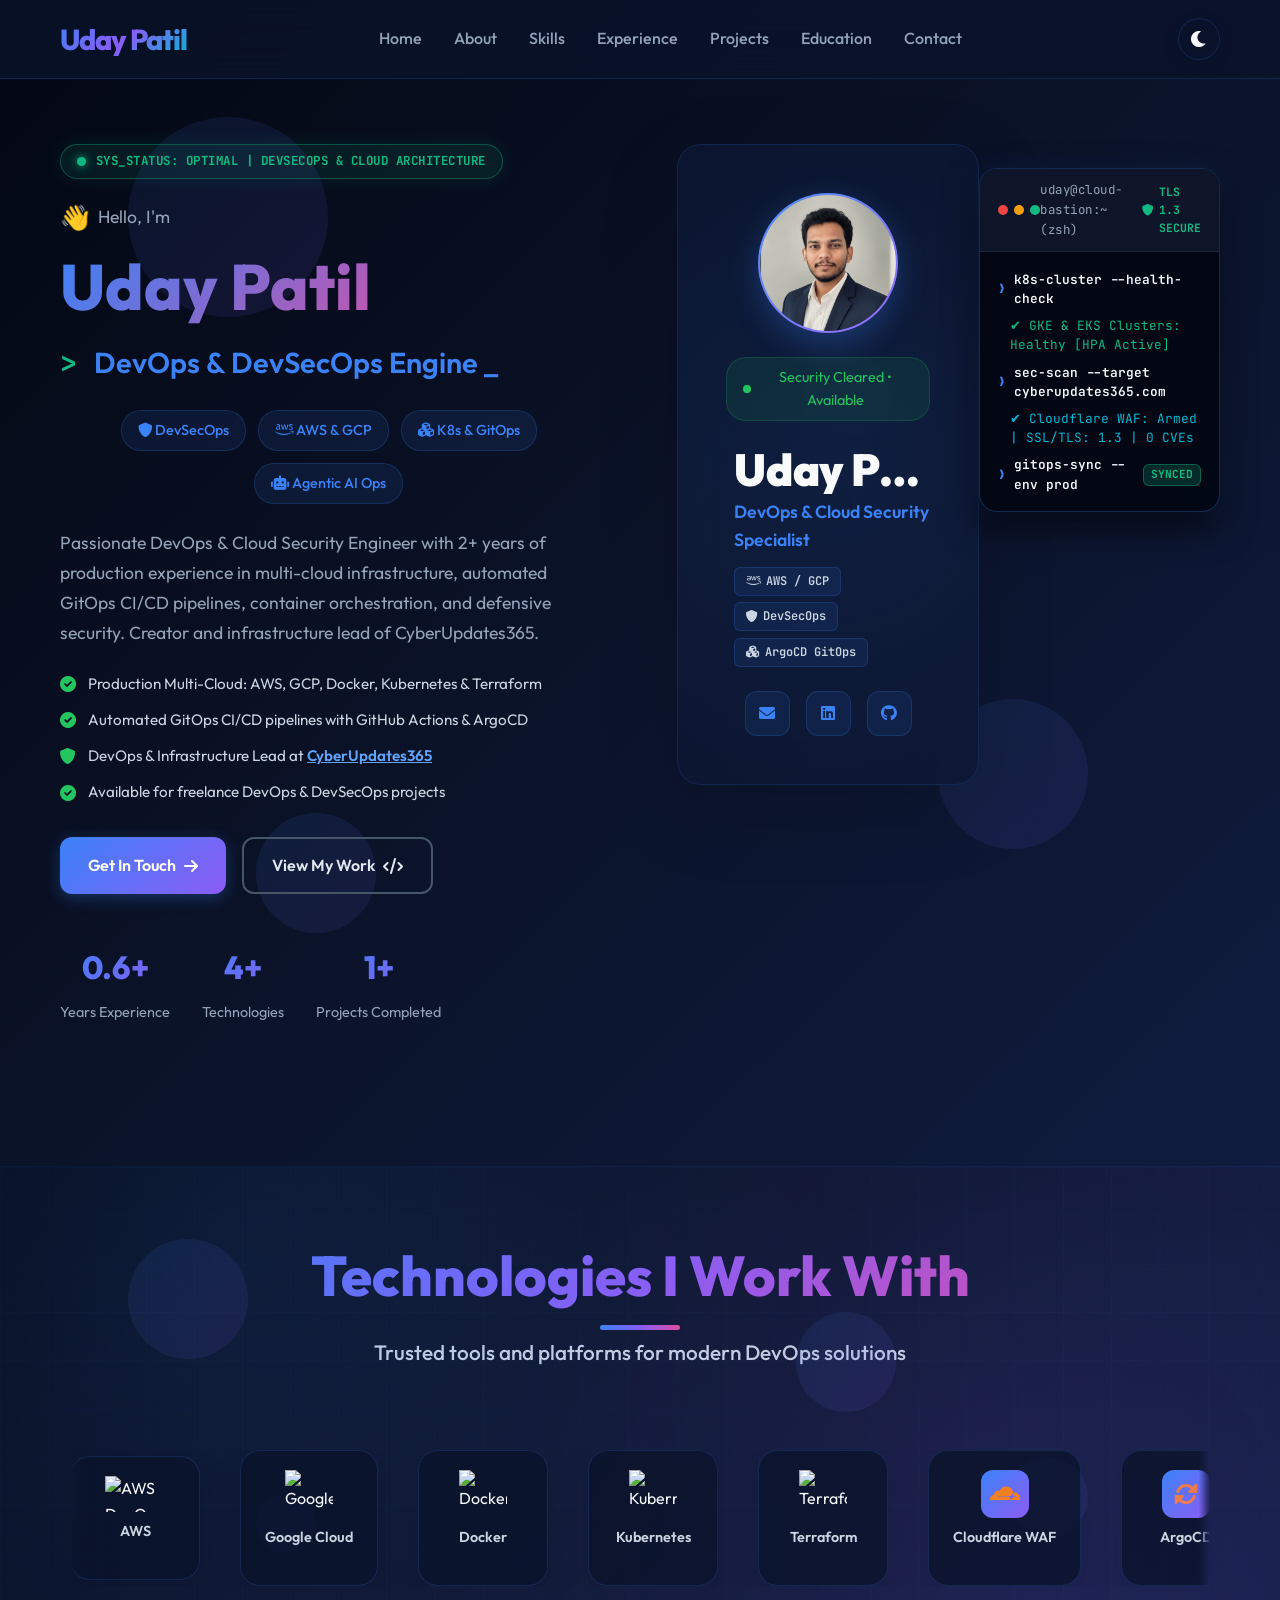
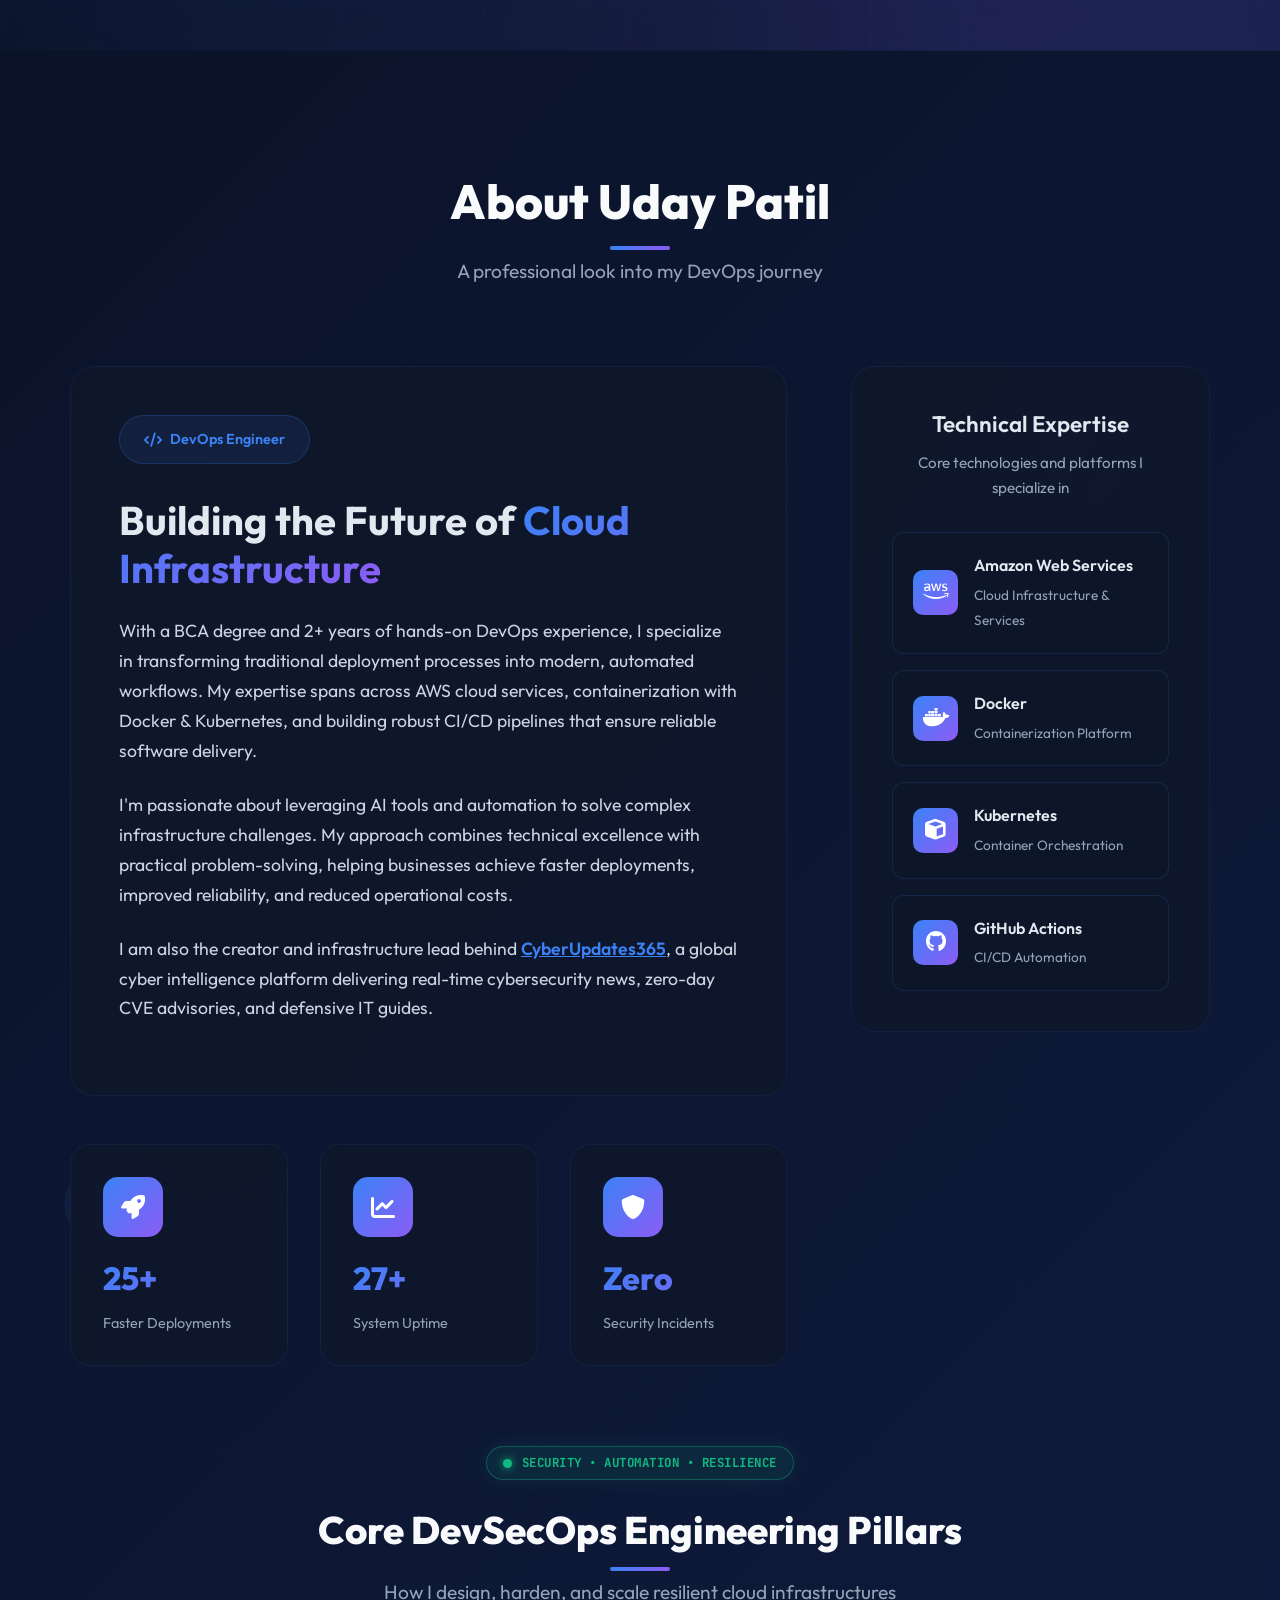
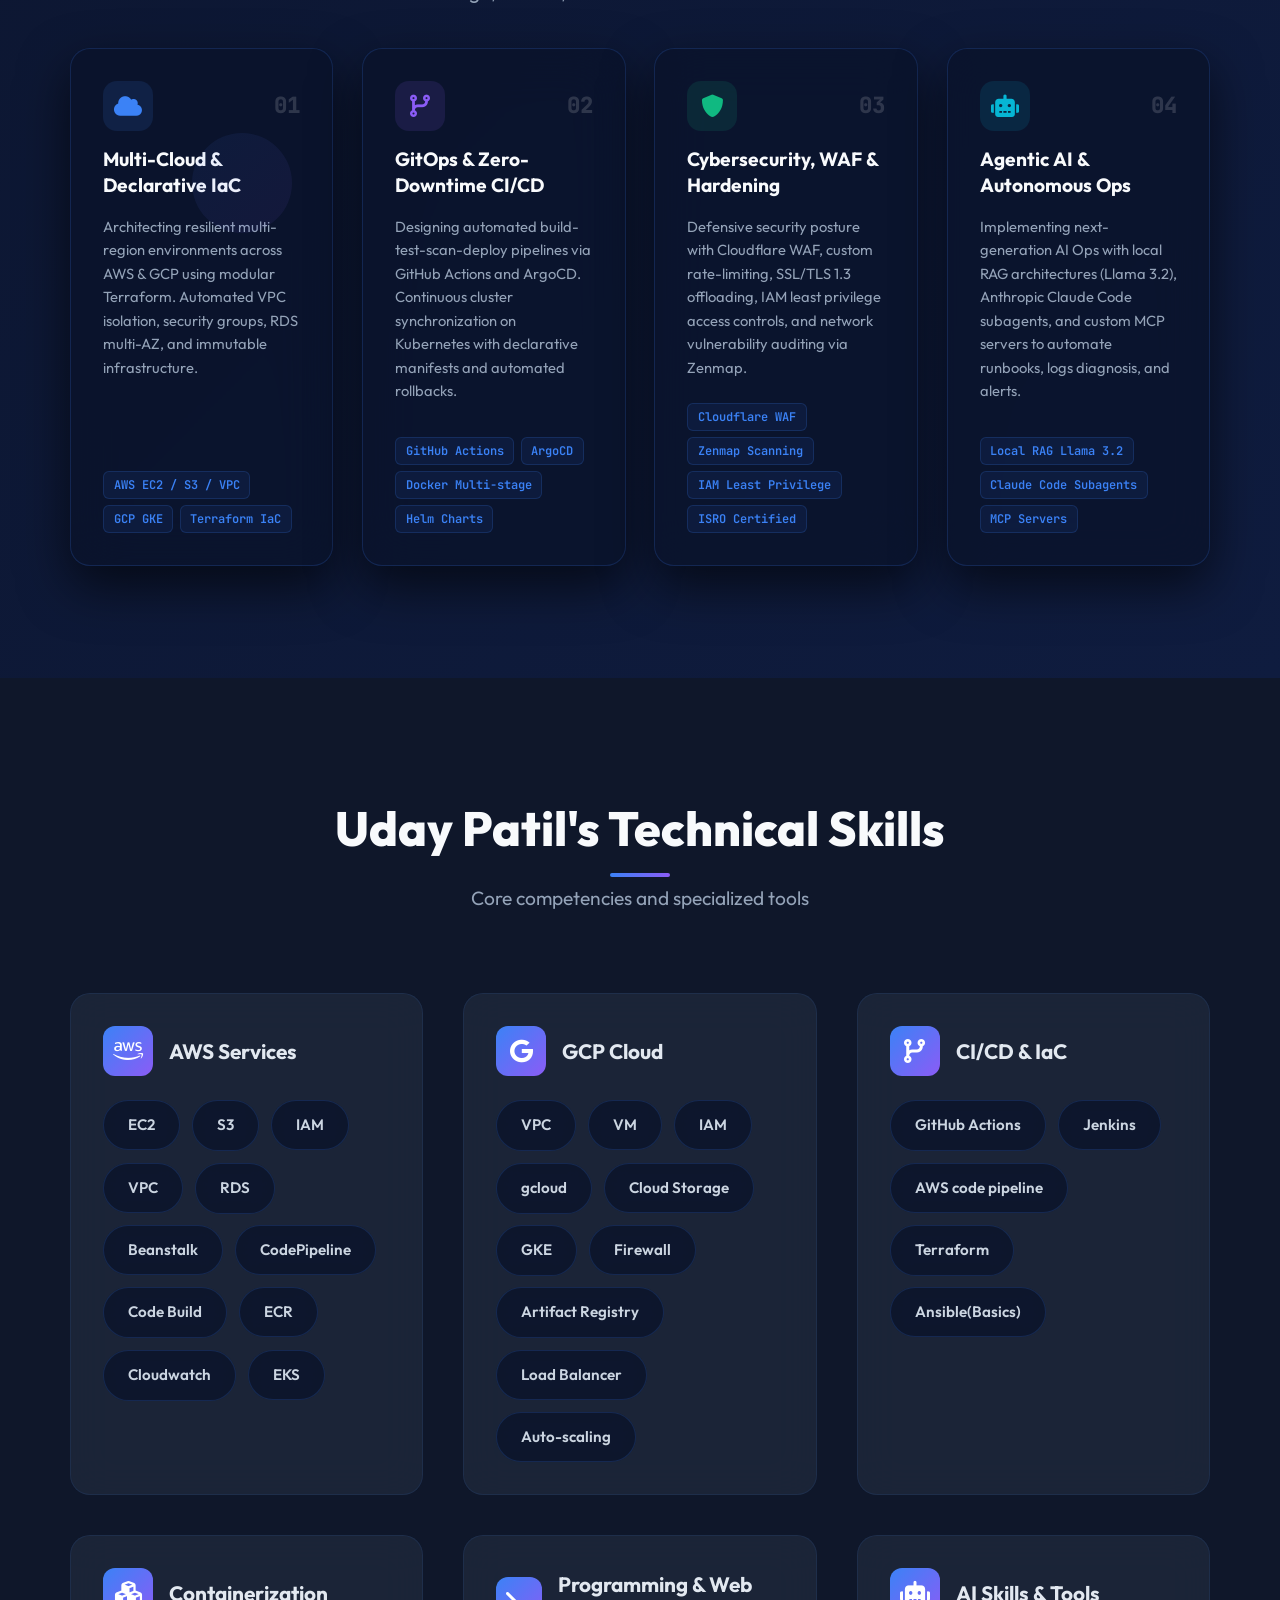
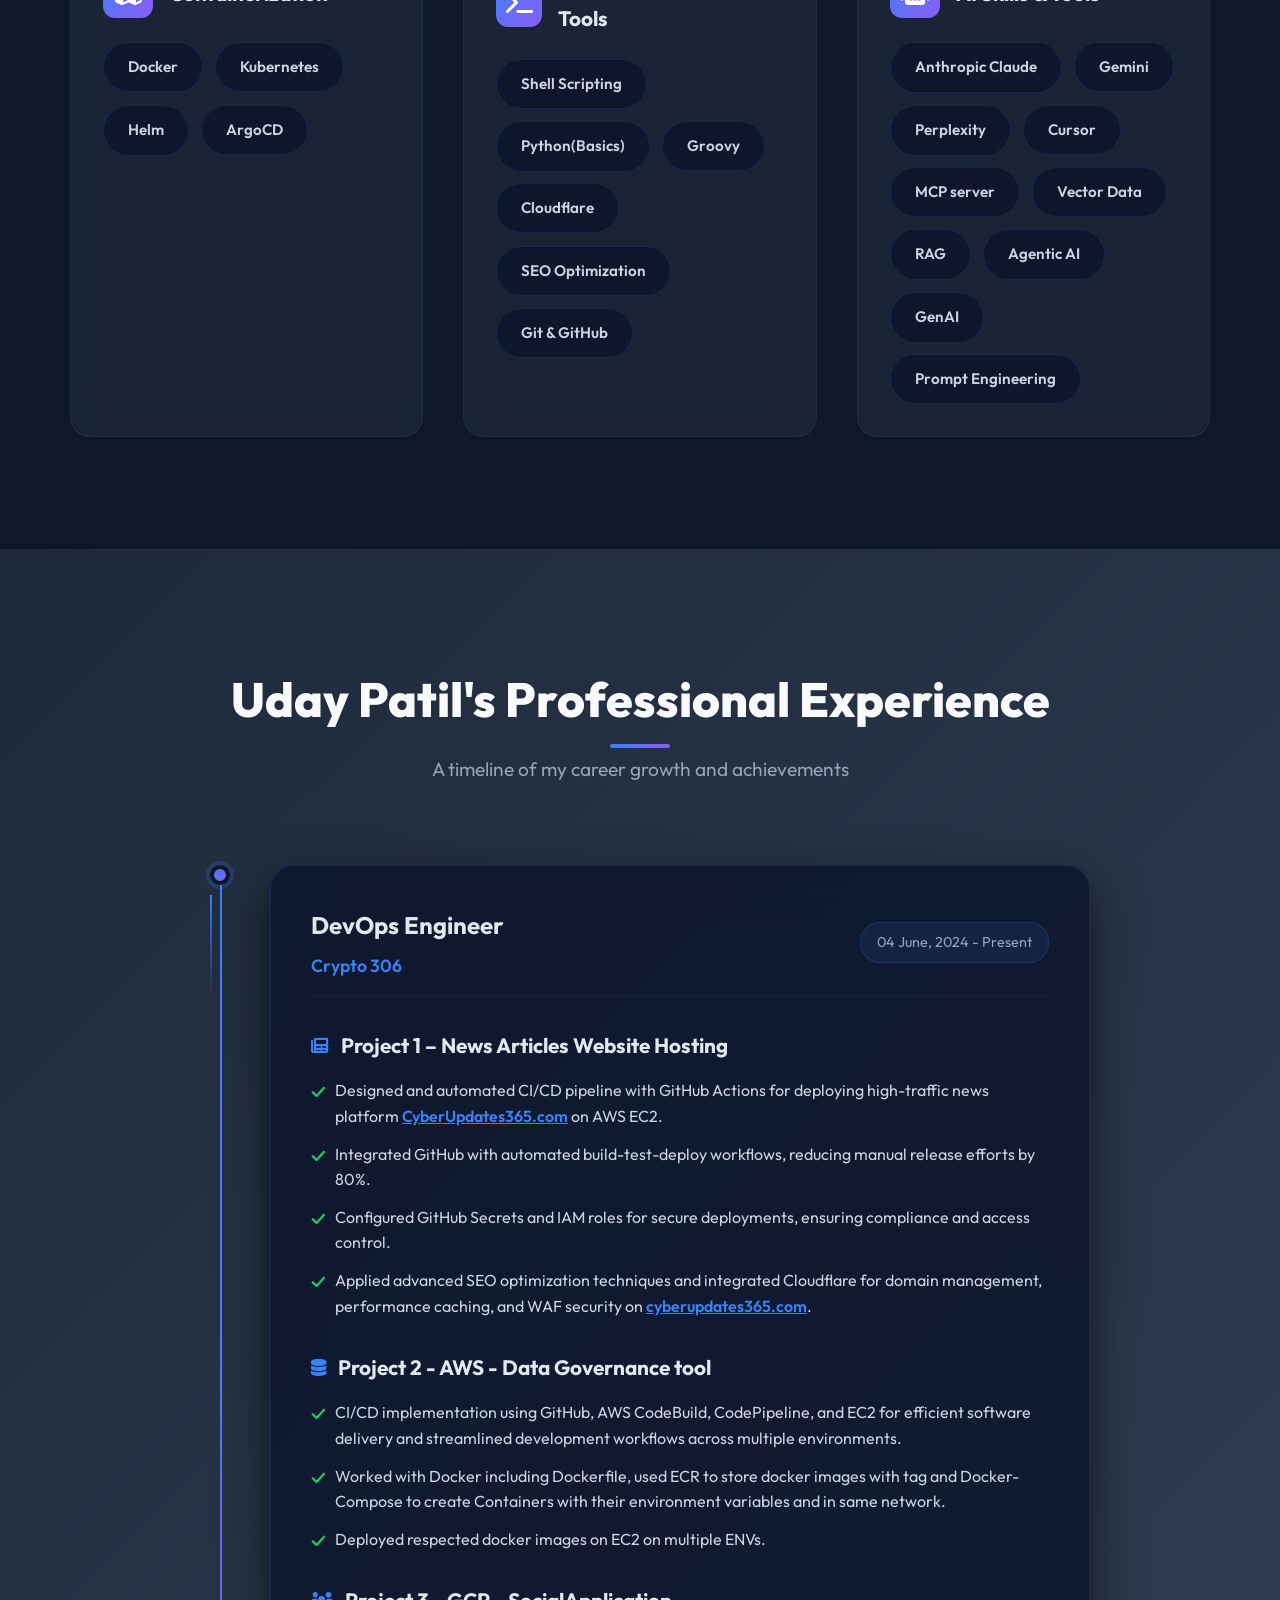
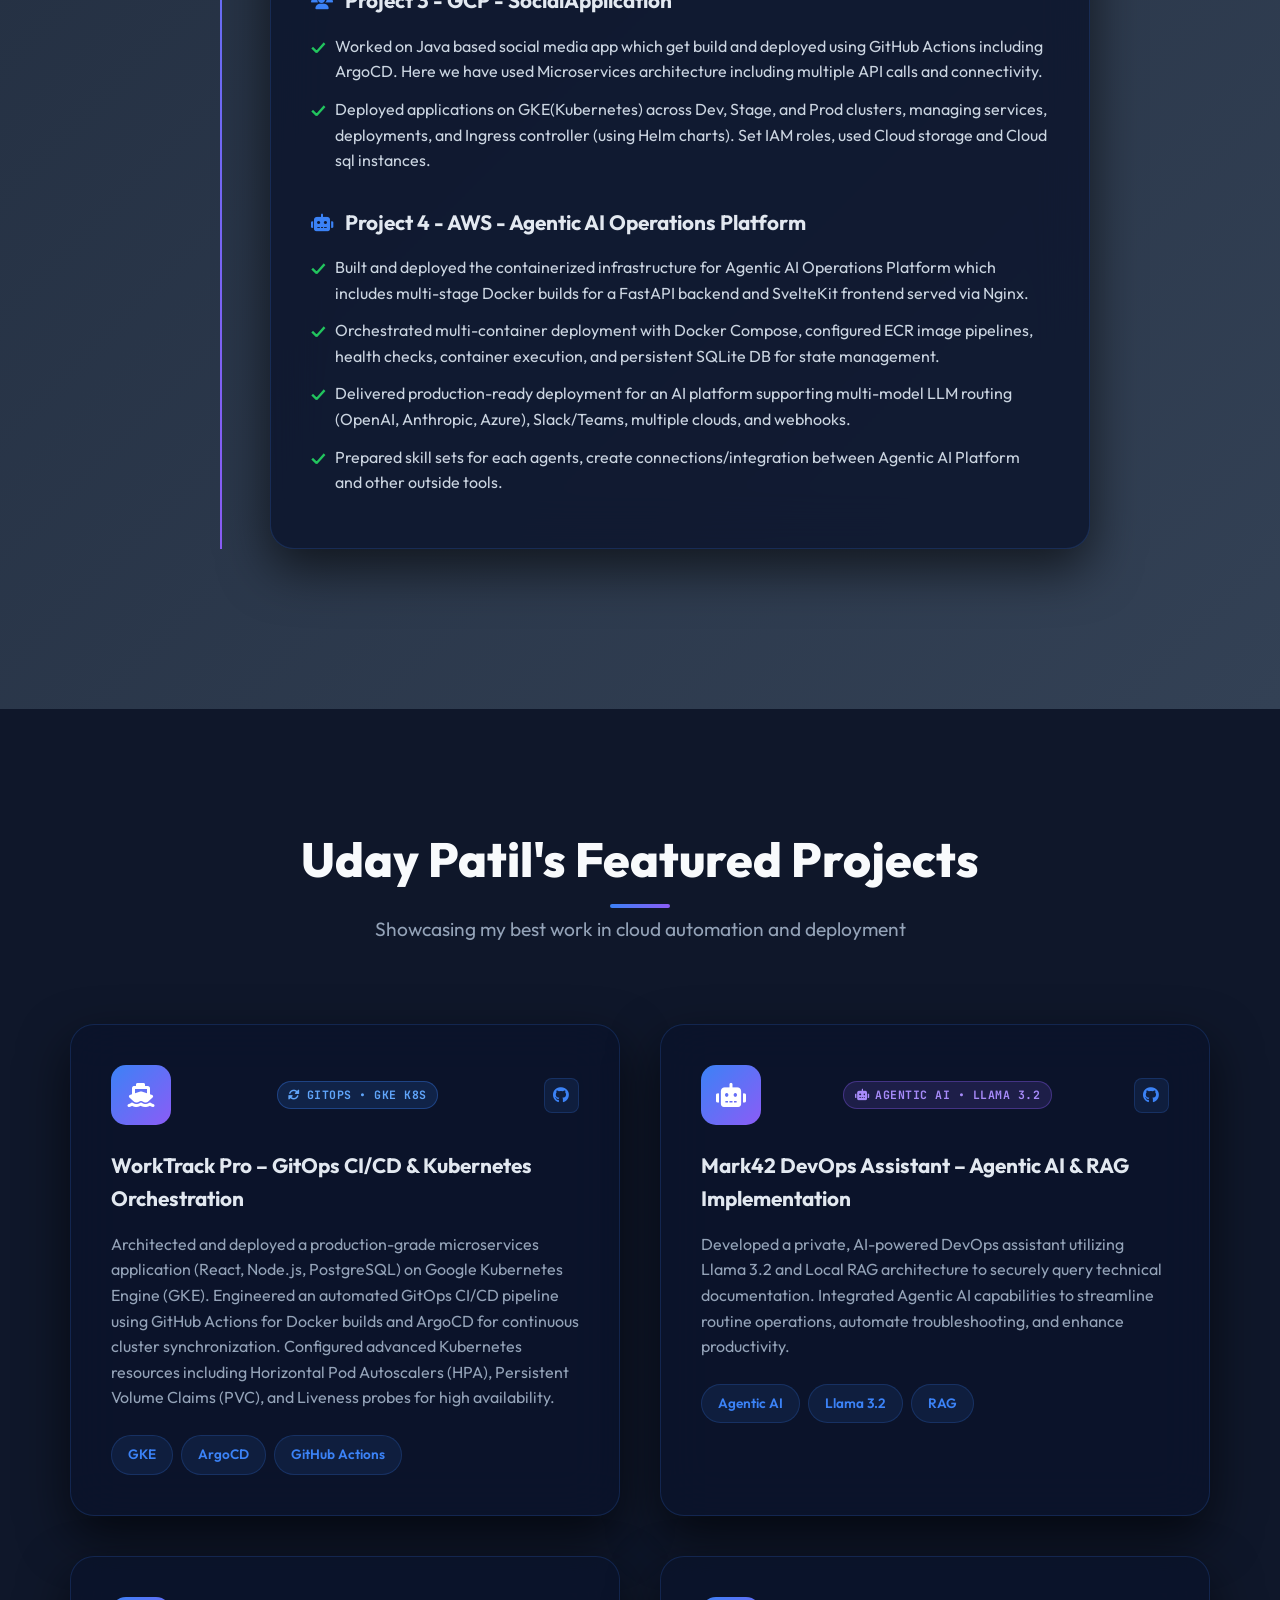
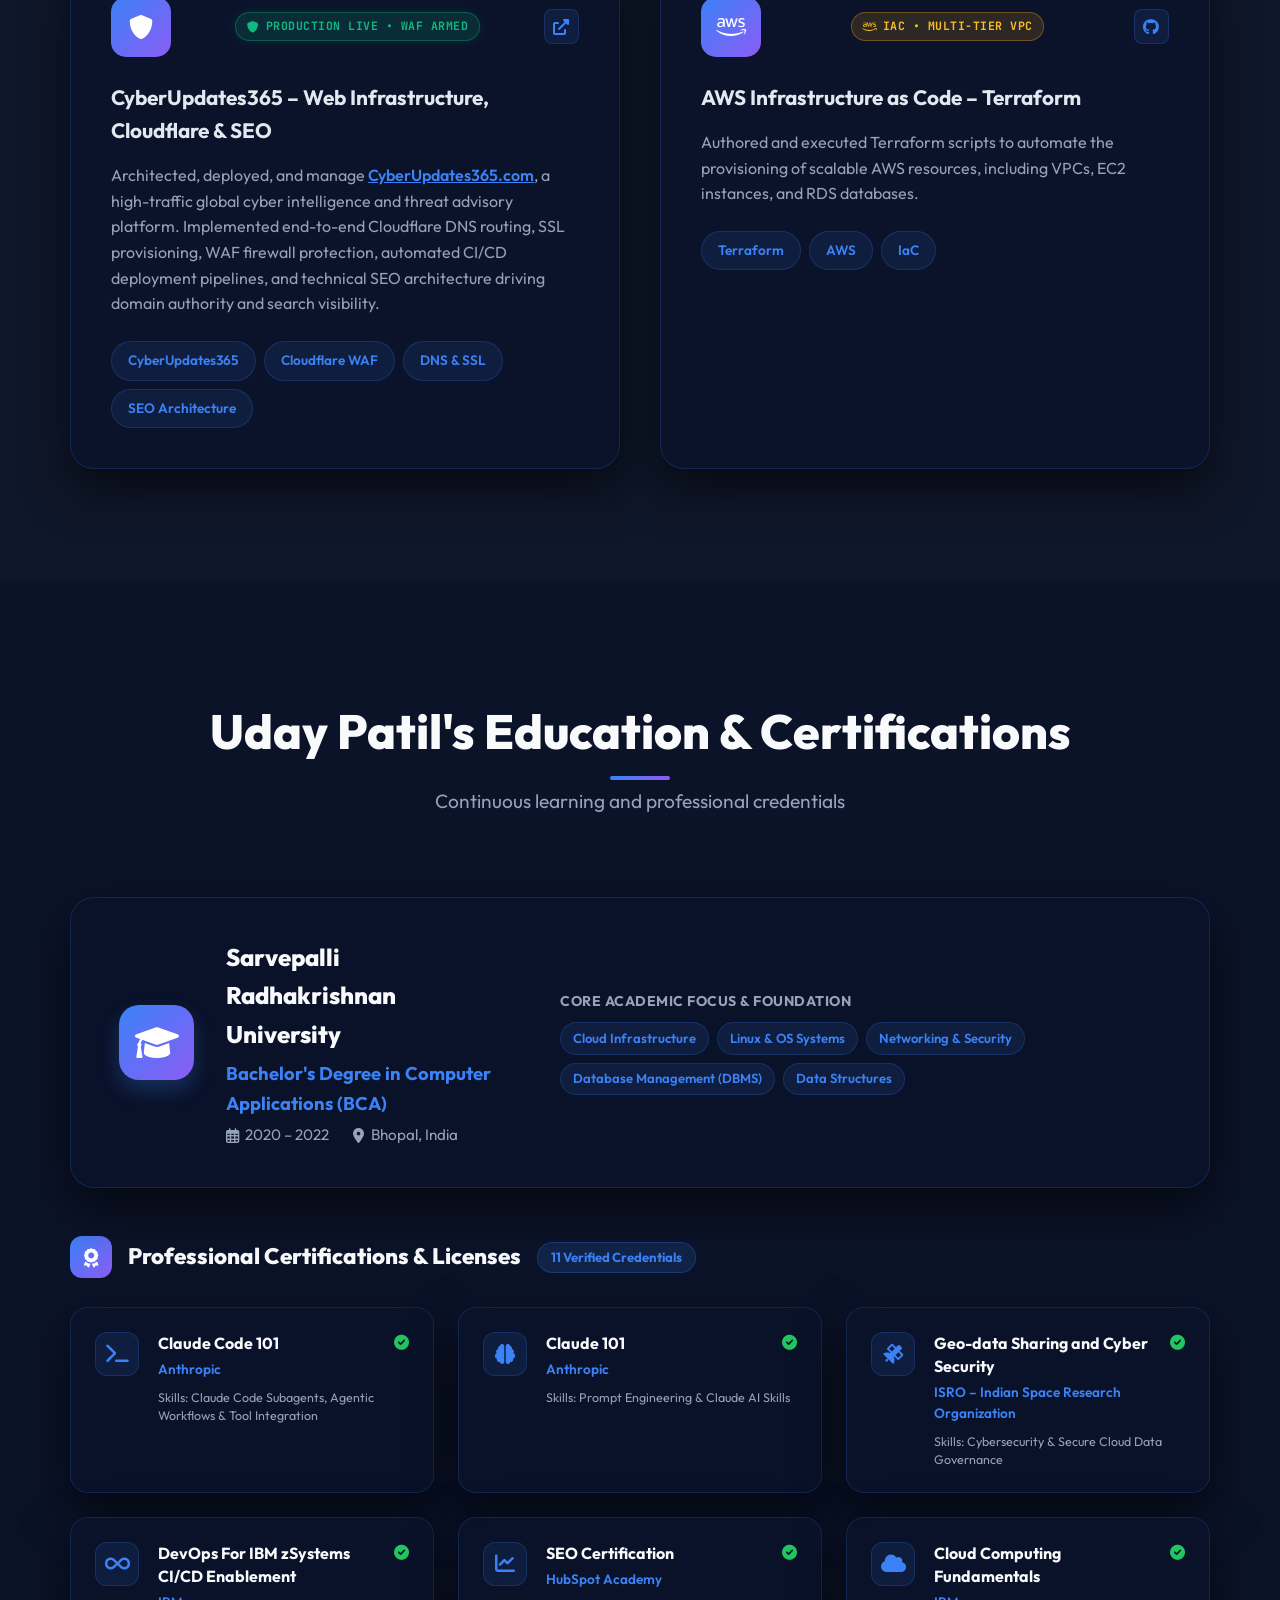
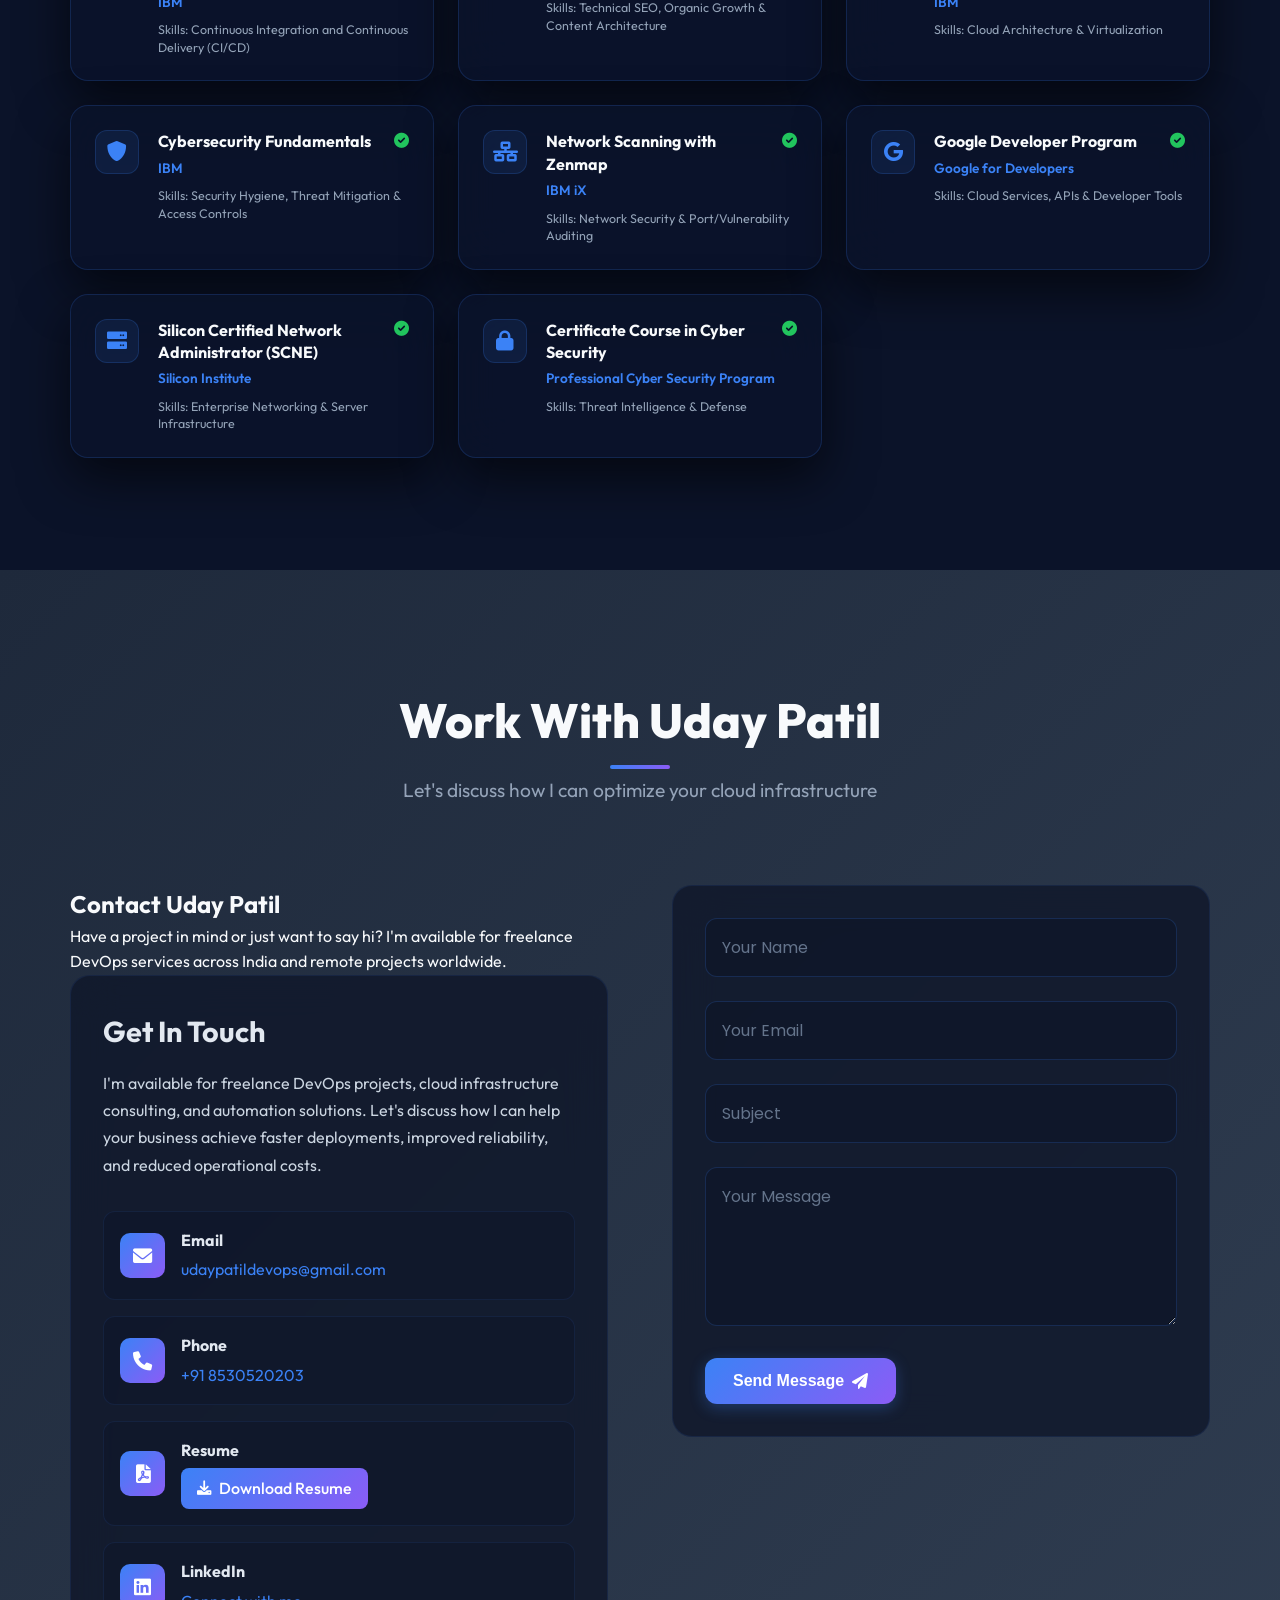
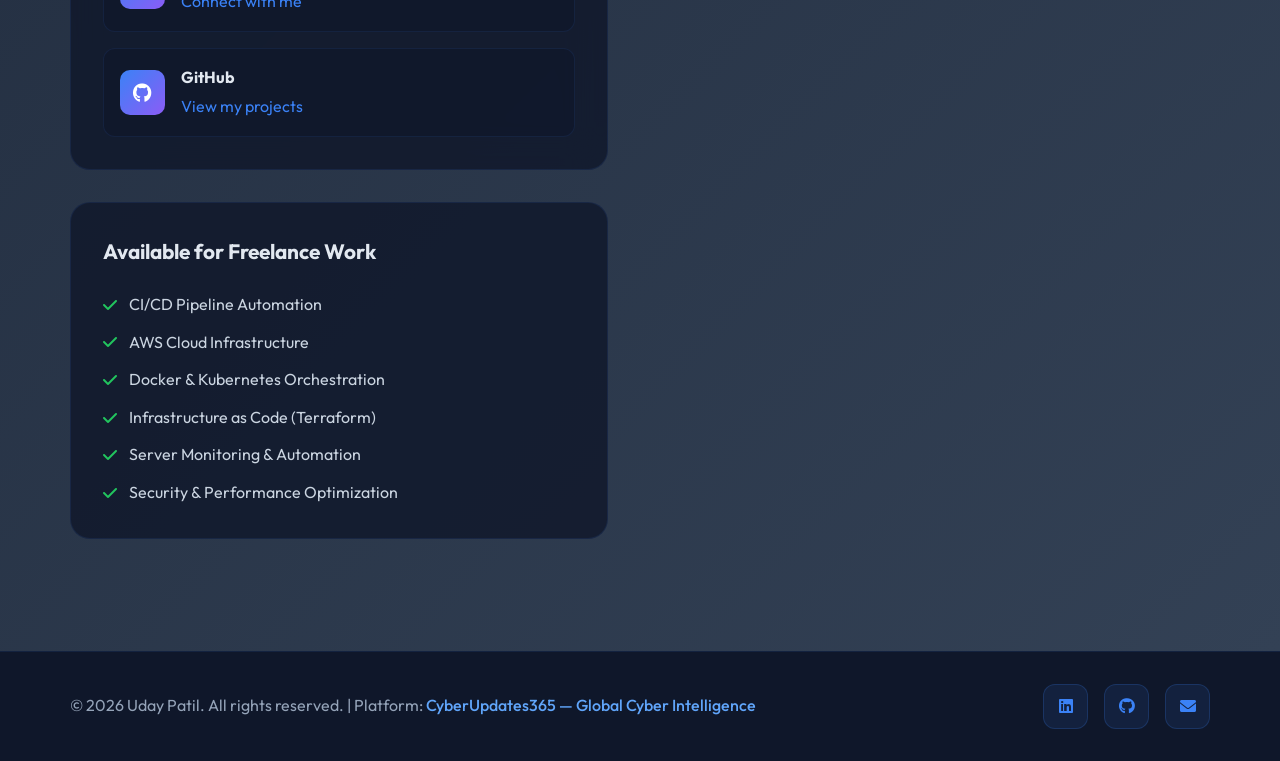
==== commit 72ea0420: "fix(ui): properly close about-content grid so DevSecOps pillars render full-width below about sectio" ====
--- a/index.html
+++ b/index.html
@@ -606,6 +606,9 @@
                             </div>
                         </div>
                     </div>
+                </div>
+            </div>
+
             <!-- DevSecOps Engineering Pillars Matrix -->
             <div class="devsecops-pillars-section">
                 <div class="section-header" style="margin-top: 5rem; margin-bottom: 2.5rem;">
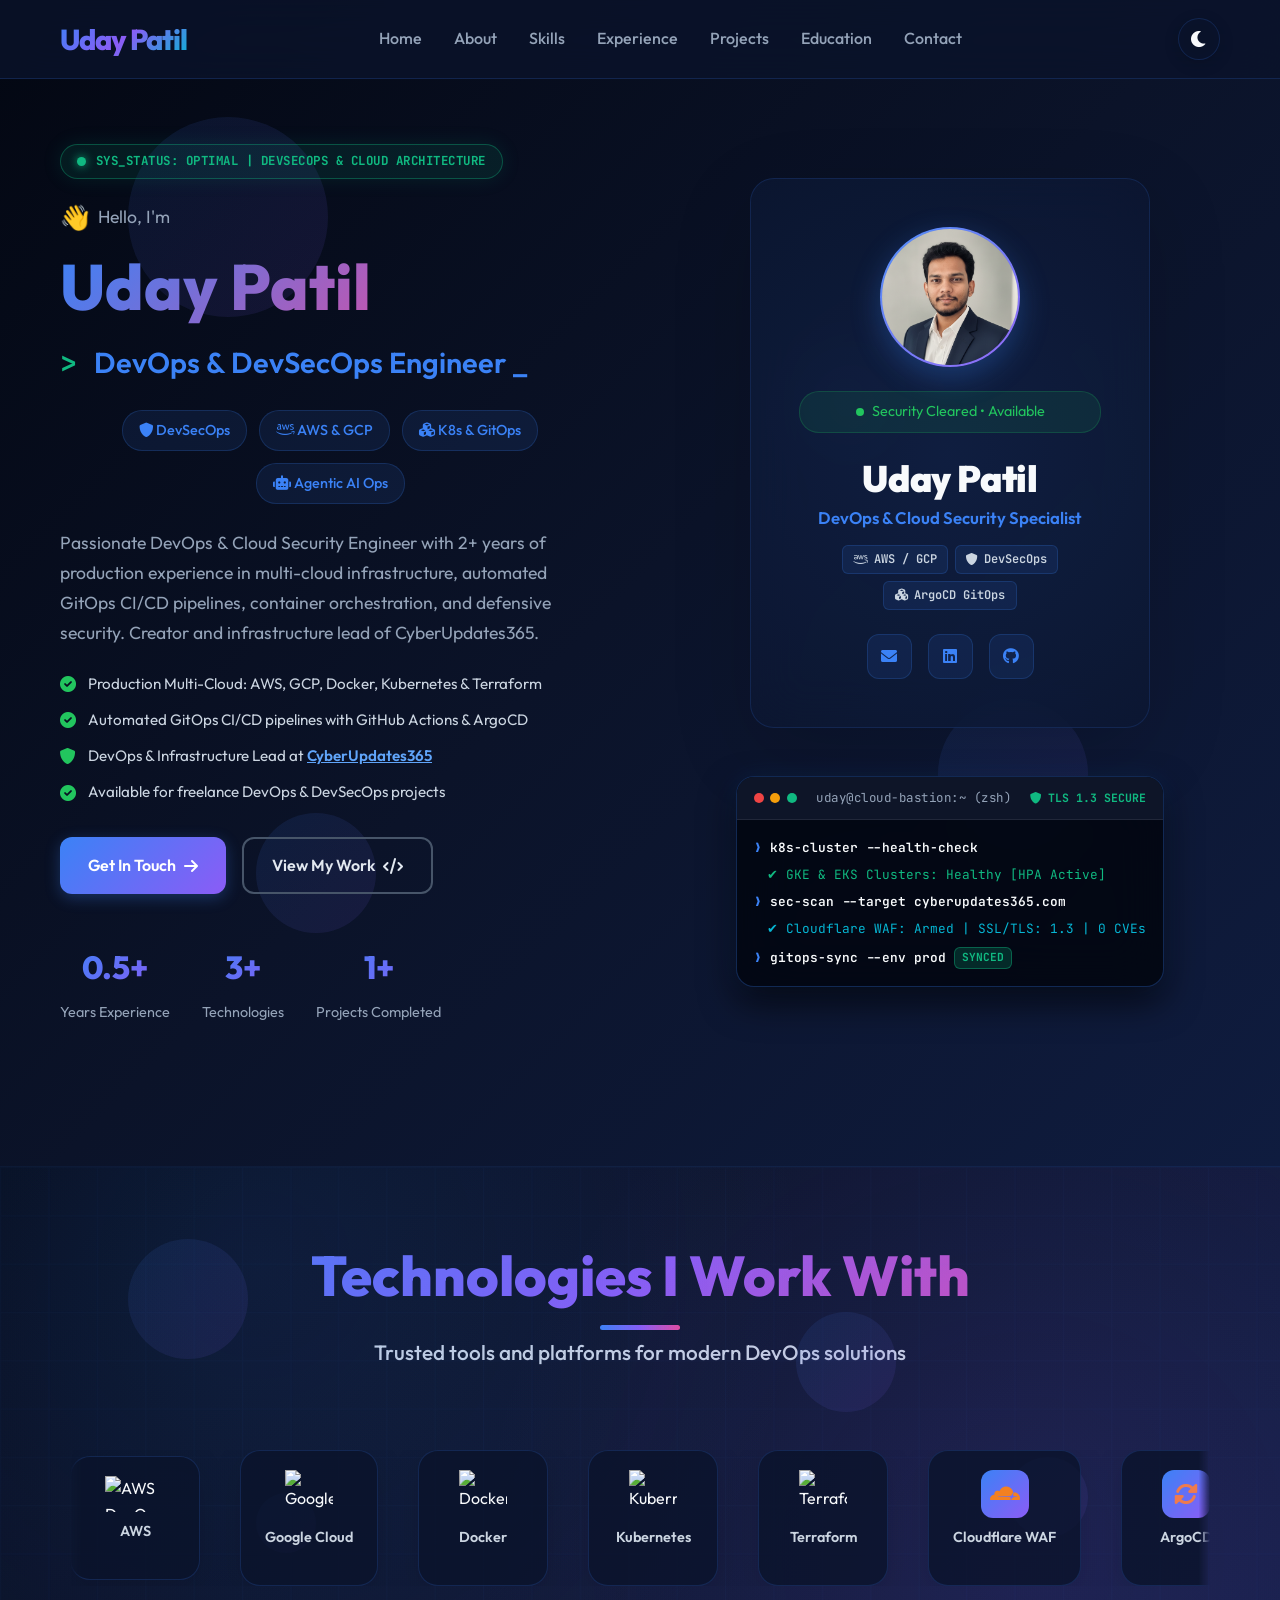
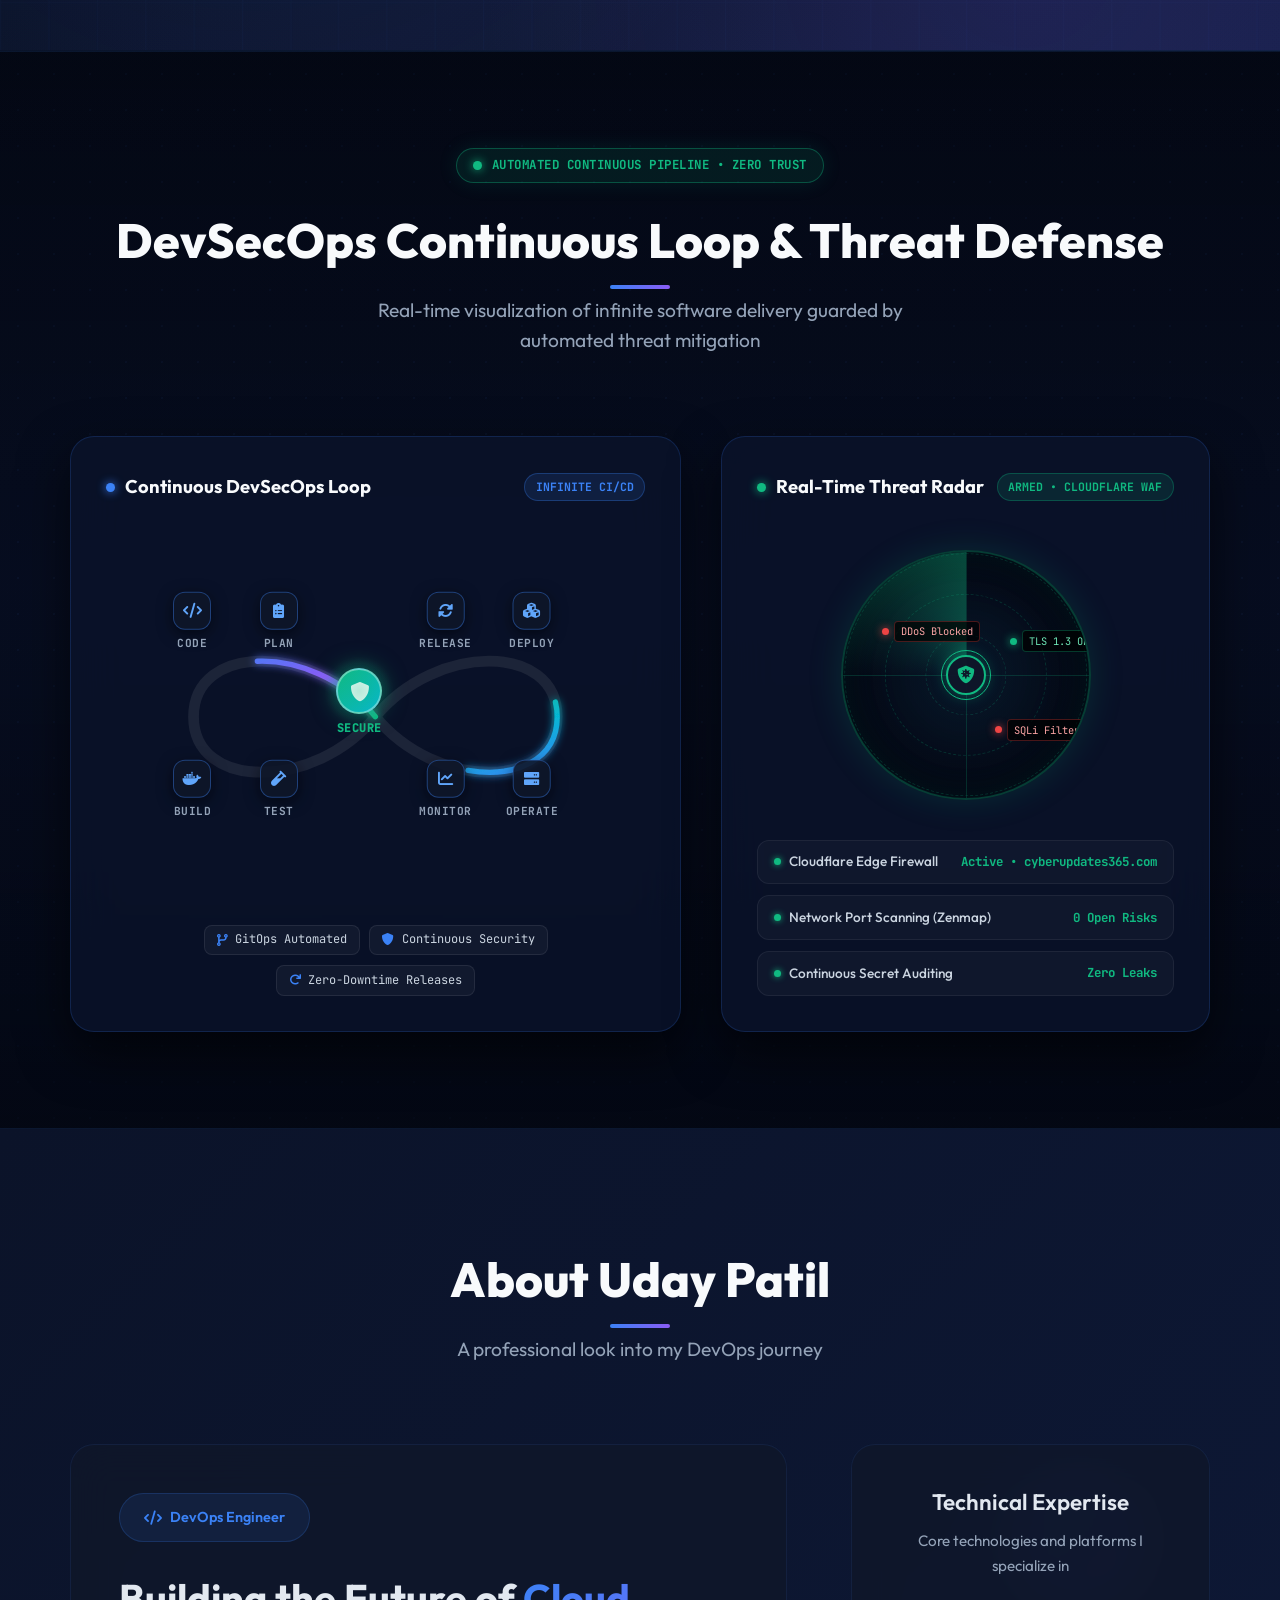
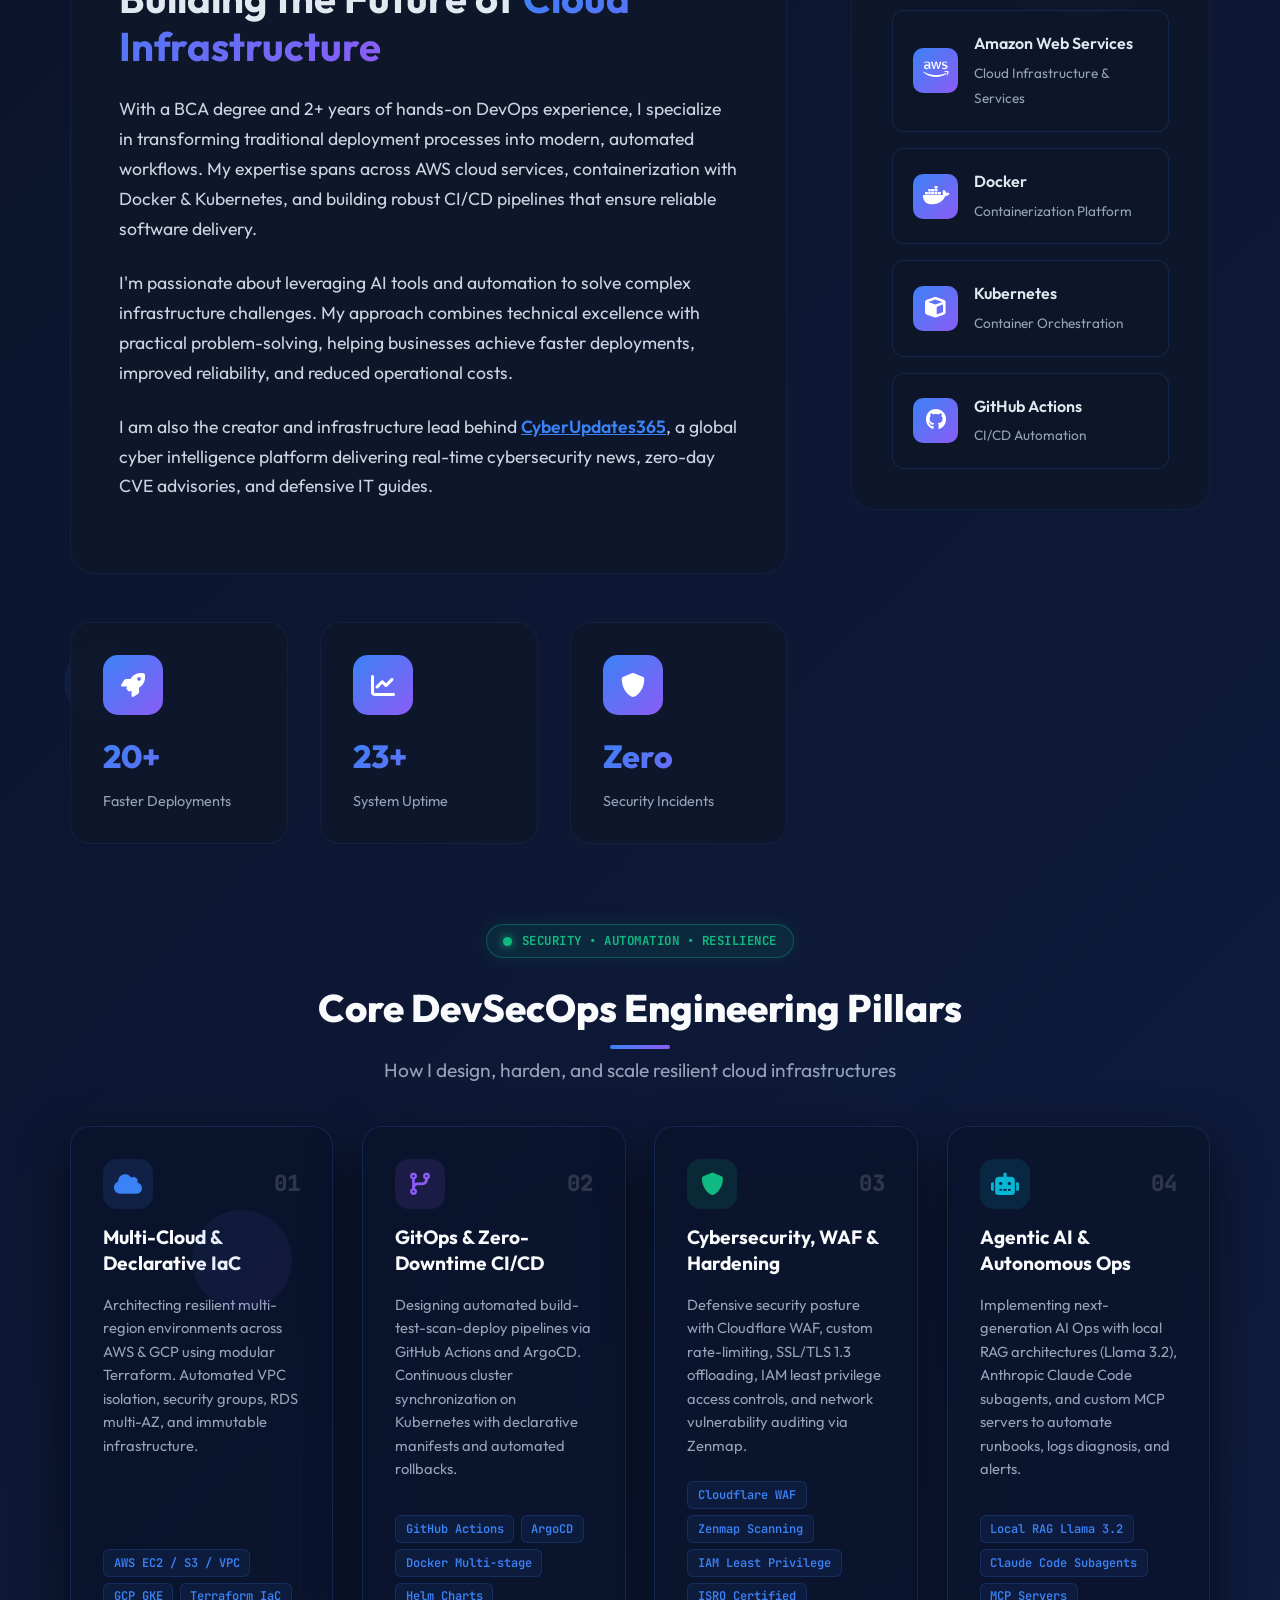
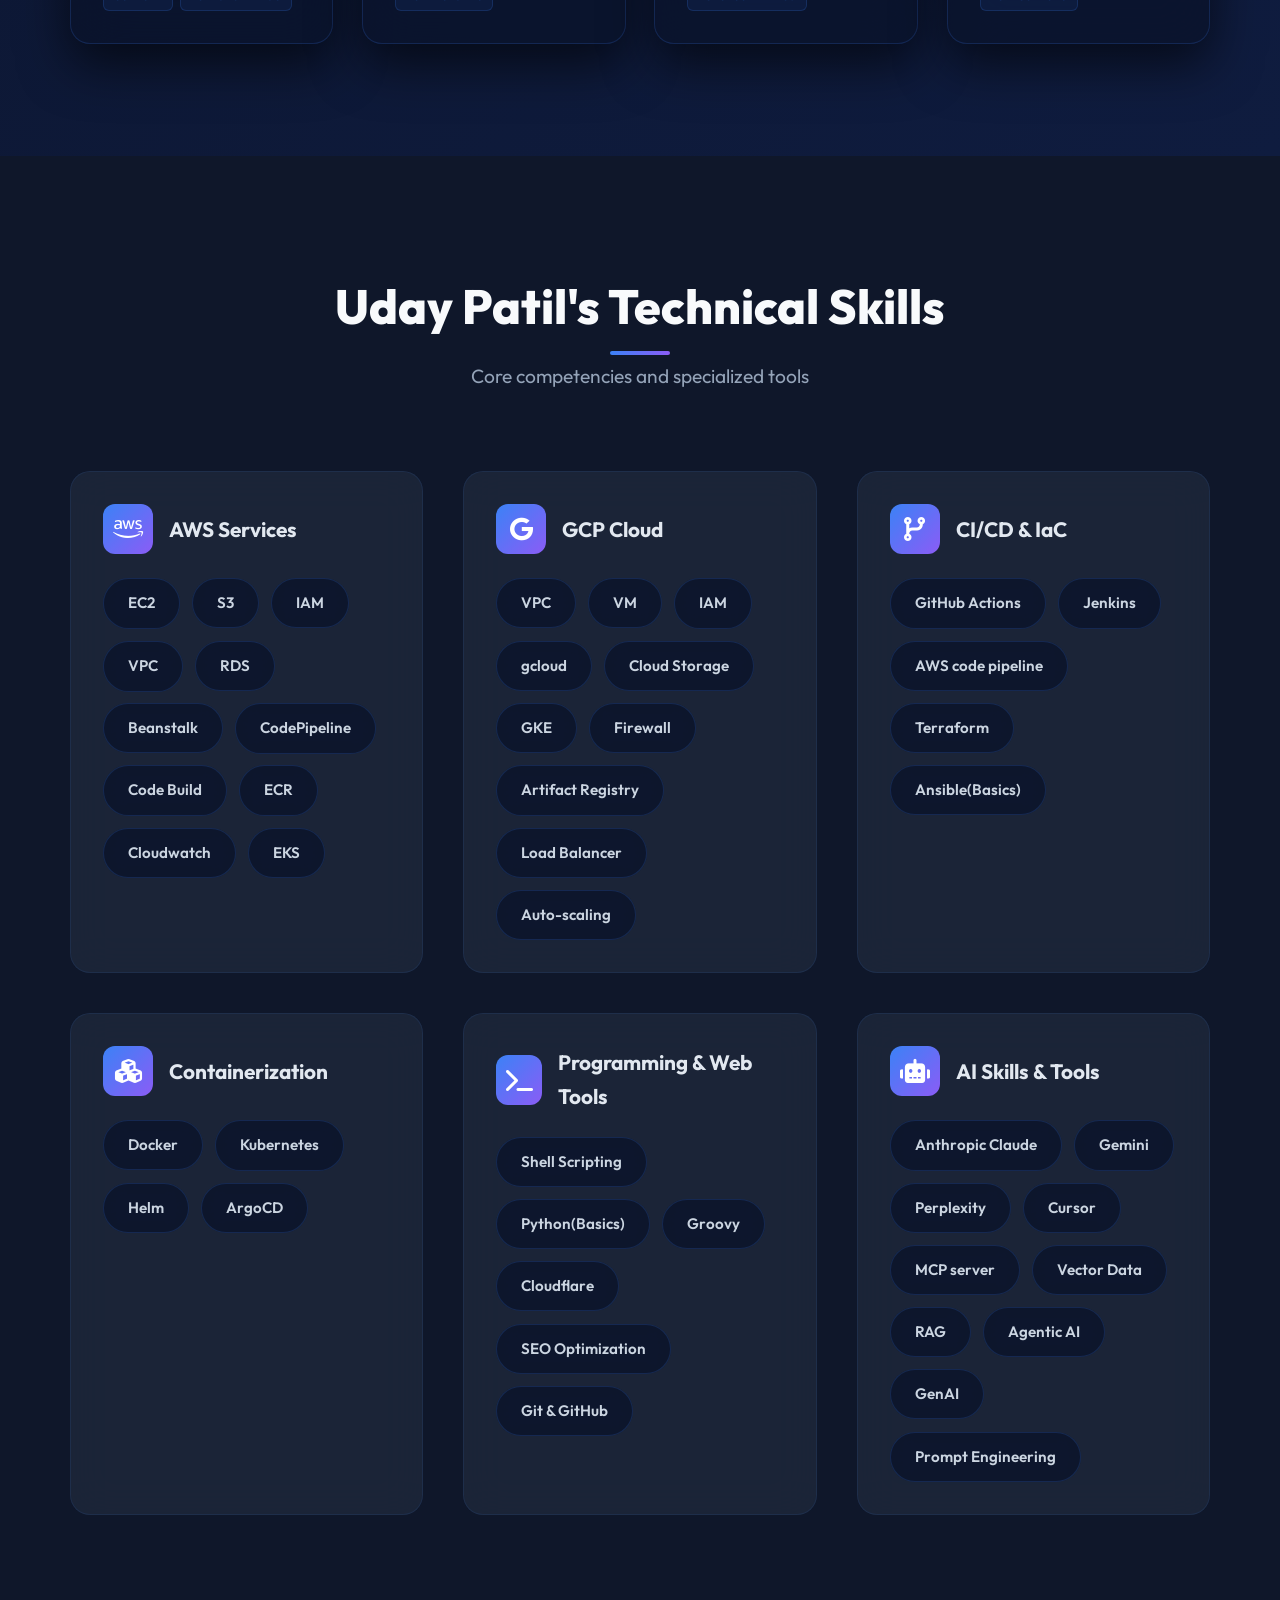
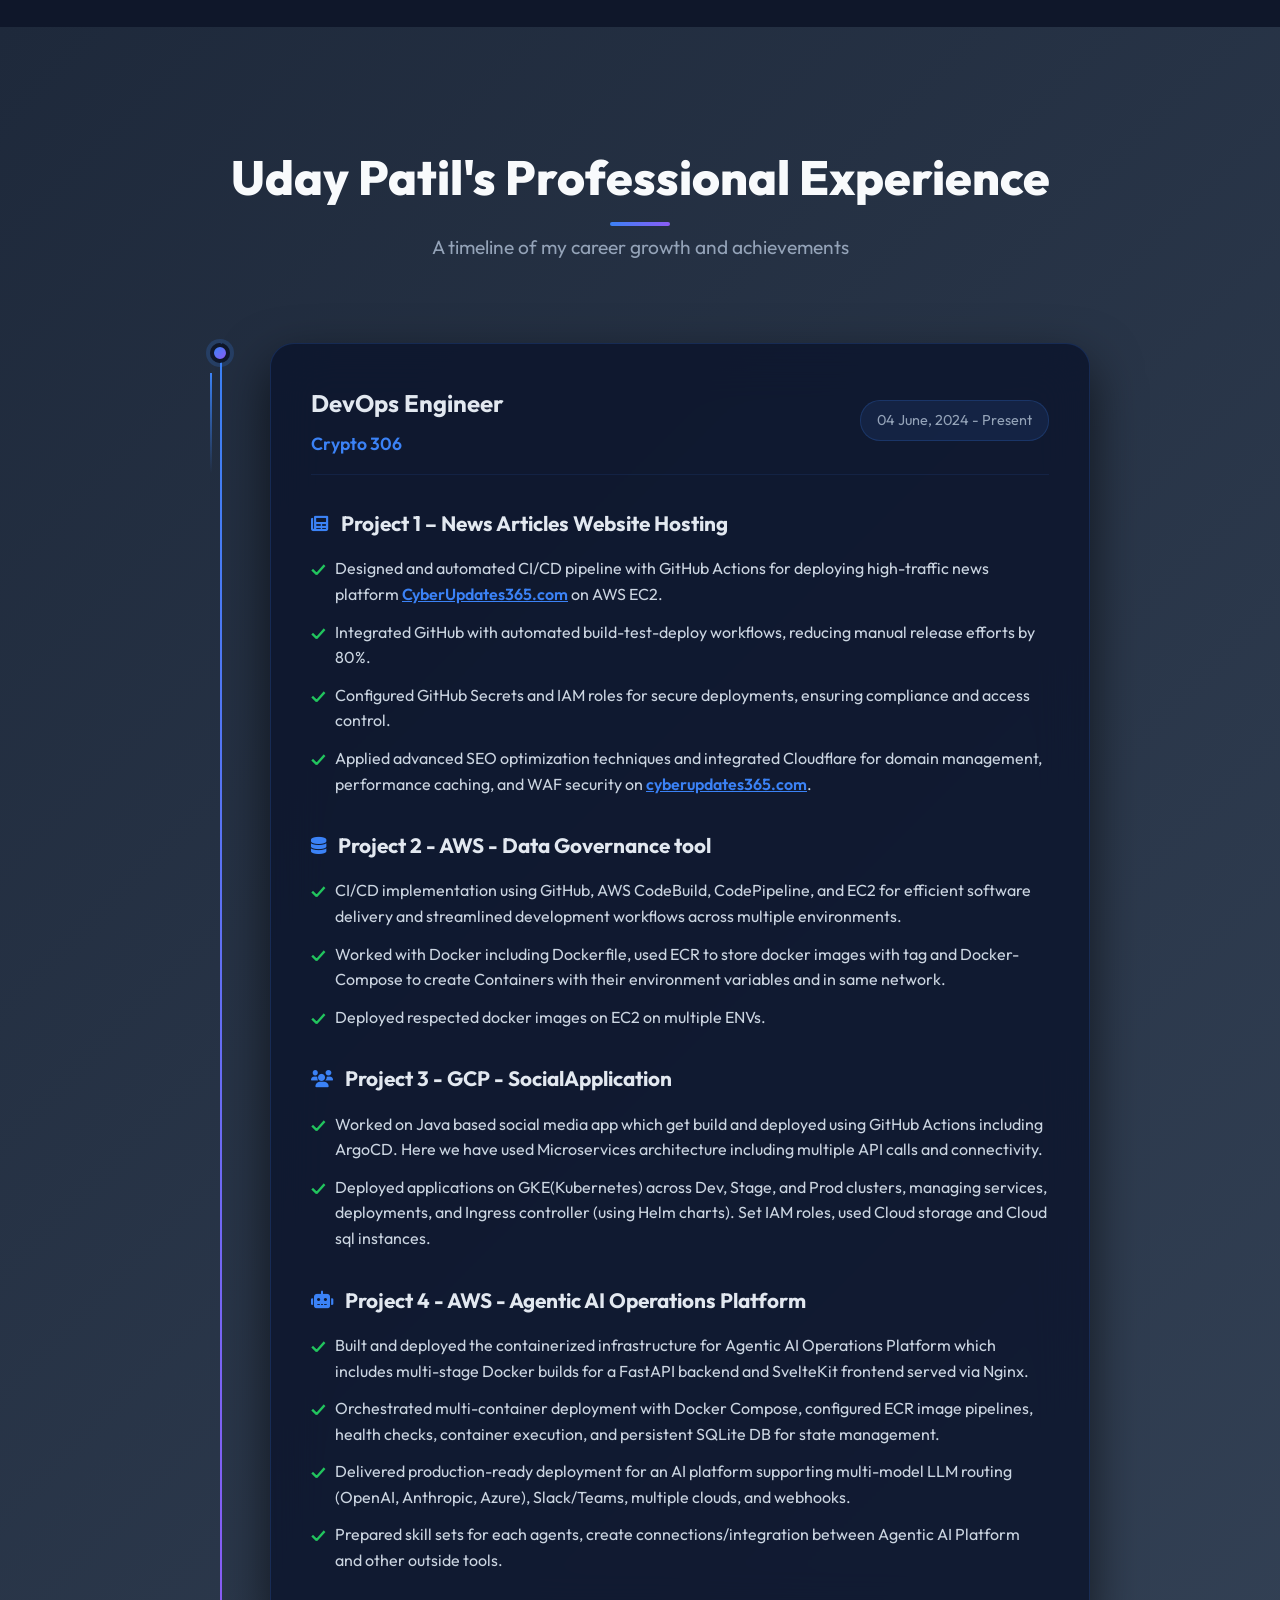
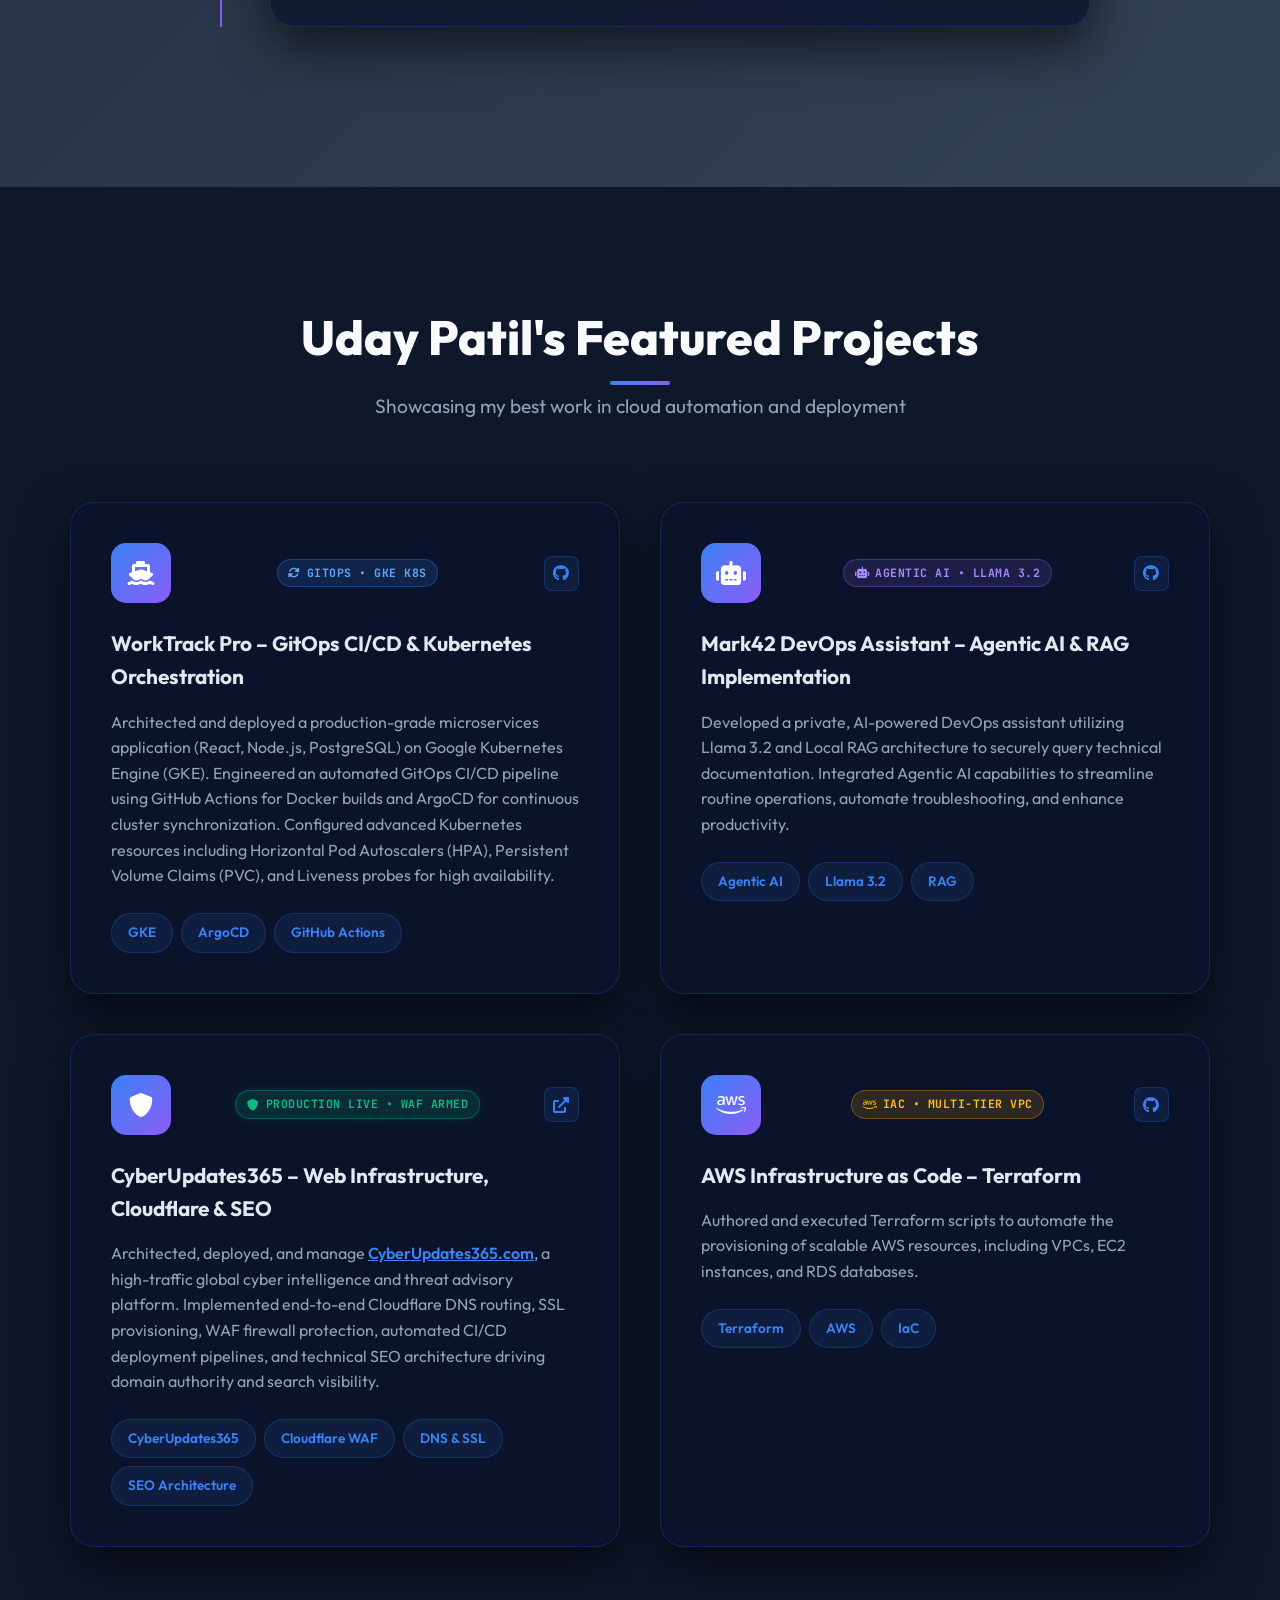
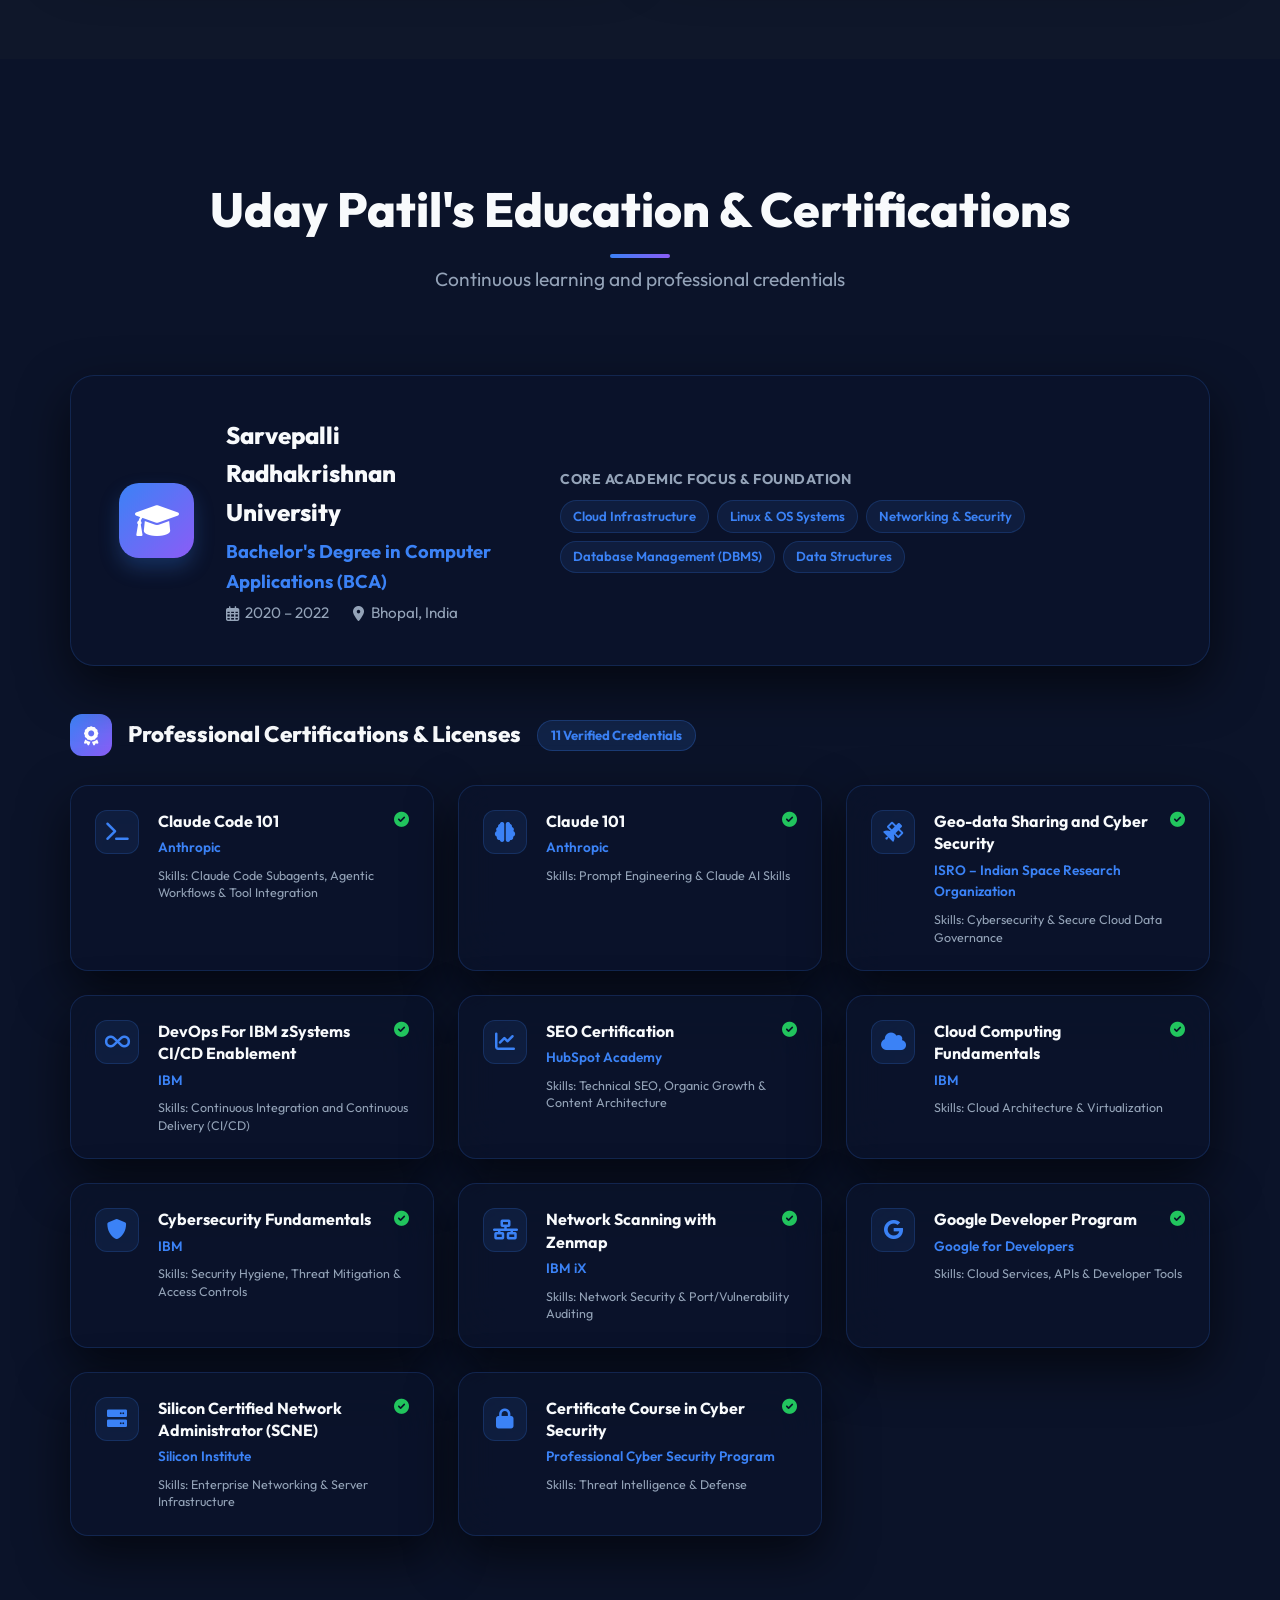
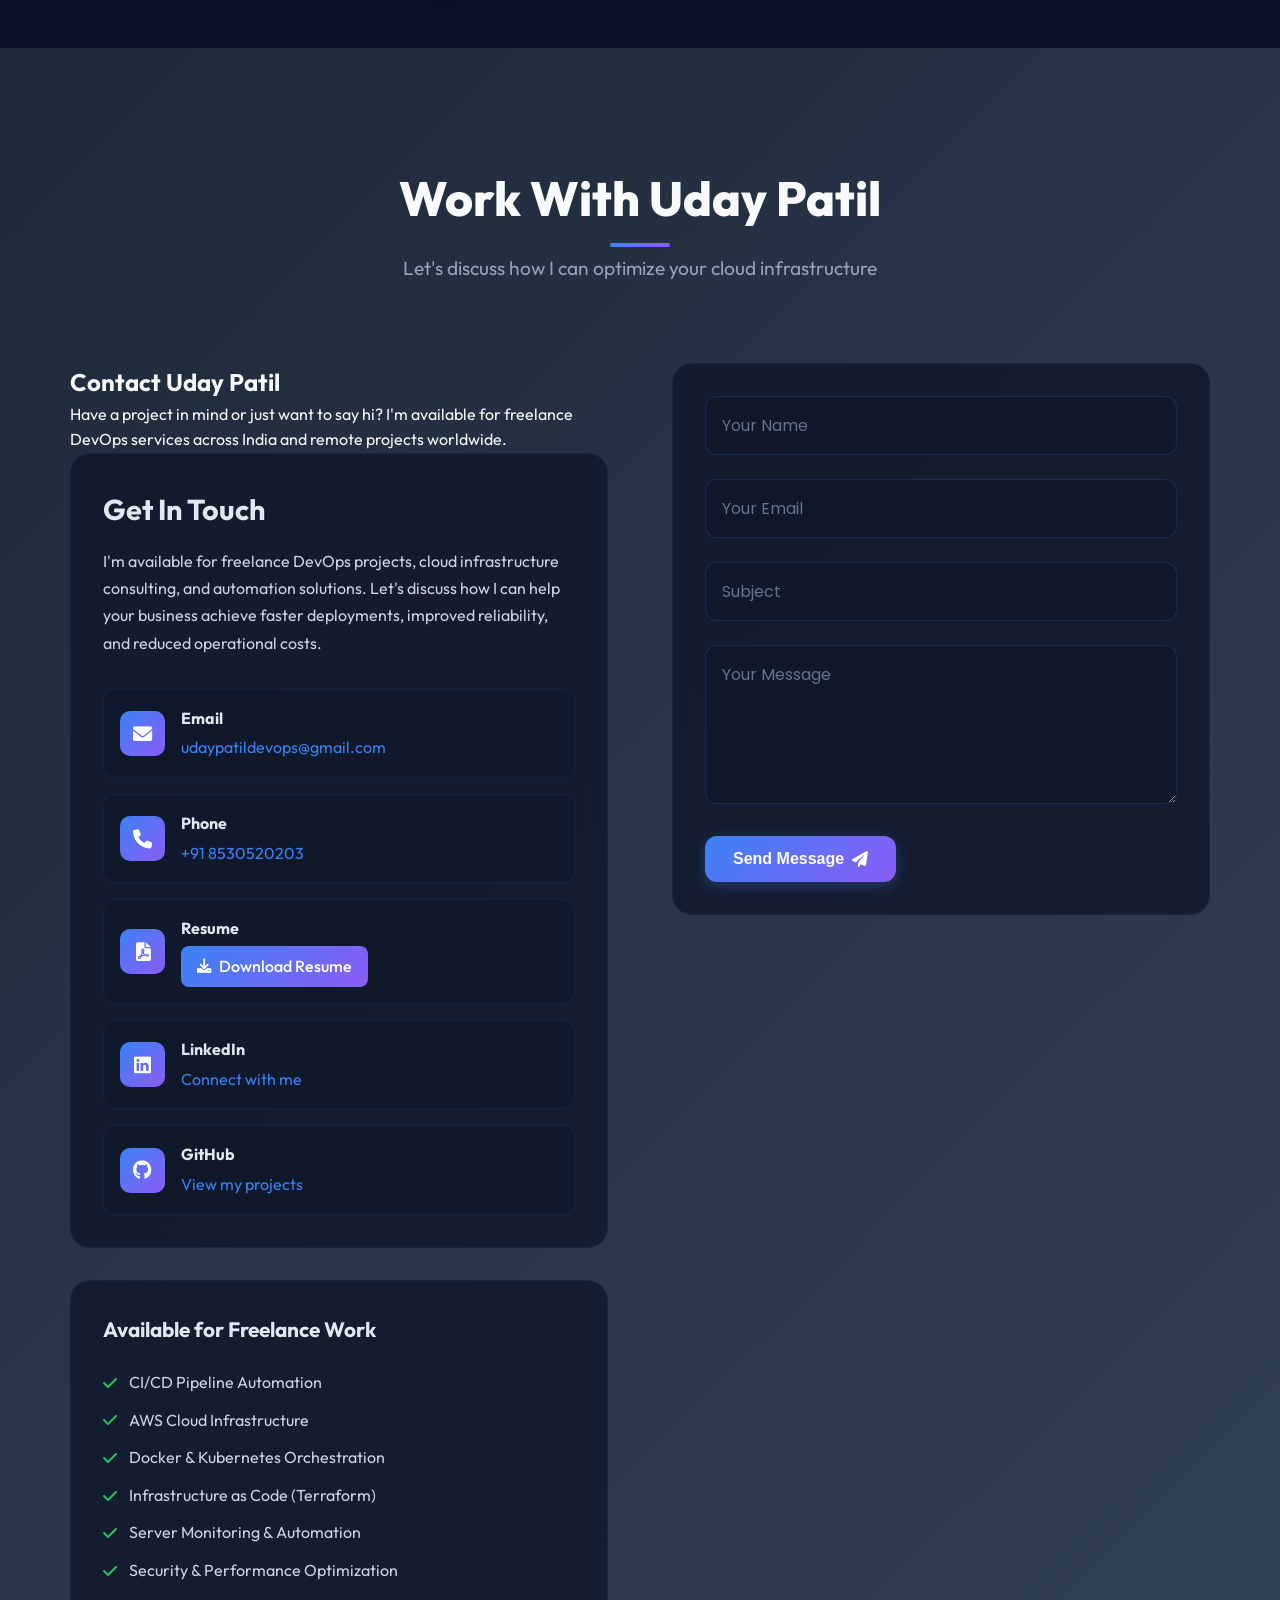
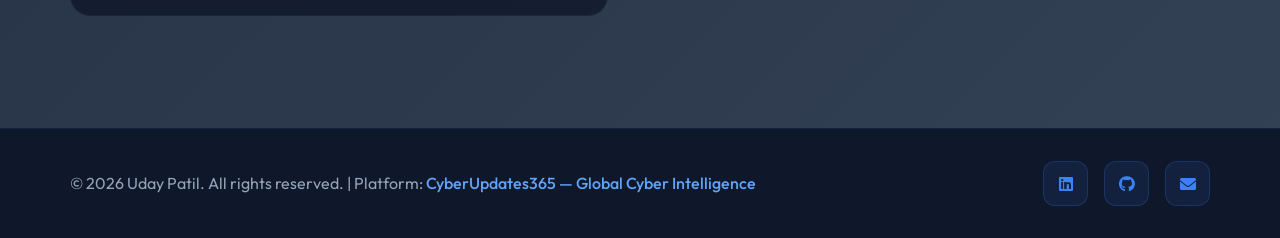
==== commit 6b60c9fc: "feat(ui): fix hero profile name truncation, add interactive animated DevSecOps infinity loop and rea" ====
--- a/index.html
+++ b/index.html
@@ -494,6 +494,183 @@
         </div>
     </section>
 
+    <!-- DevSecOps Continuous Infinity Loop & Security Section -->
+    <section id="devsecops-lifecycle" class="devsecops-loop-section">
+        <div class="container">
+            <div class="section-header">
+                <div class="cyber-status-pill" style="margin: 0 auto 1.2rem auto;">
+                    <span class="status-pulse-dot"></span>
+                    <span class="status-pill-text">AUTOMATED CONTINUOUS PIPELINE &bull; ZERO TRUST</span>
+                </div>
+                <h2 class="section-title">DevSecOps Continuous Loop &amp; Threat Defense</h2>
+                <p class="section-subtitle">Real-time visualization of infinite software delivery guarded by automated threat mitigation</p>
+            </div>
+
+            <div class="loop-showcase-grid">
+                <!-- Left Card: The Interactive DevSecOps Infinity Loop -->
+                <div class="infinity-loop-card">
+                    <div class="card-top-bar">
+                        <div class="card-indicator">
+                            <span class="pulse-indicator"></span>
+                            <span class="indicator-title">Continuous DevSecOps Loop</span>
+                        </div>
+                        <span class="loop-badge">INFINITE CI/CD</span>
+                    </div>
+
+                    <div class="infinity-diagram-wrapper">
+                        <!-- Animated SVG Infinity Path -->
+                        <svg class="infinity-svg" viewBox="0 0 800 400" fill="none" xmlns="http://www.w3.org/2000/svg">
+                            <defs>
+                                <linearGradient id="loopGradient" x1="0%" y1="0%" x2="100%" y2="100%">
+                                    <stop offset="0%" stop-color="#3b82f6" />
+                                    <stop offset="25%" stop-color="#8b5cf6" />
+                                    <stop offset="50%" stop-color="#10b981" />
+                                    <stop offset="75%" stop-color="#06b6d4" />
+                                    <stop offset="100%" stop-color="#3b82f6" />
+                                </linearGradient>
+                                <filter id="neonGlow" x="-20%" y="-20%" width="140%" height="140%">
+                                    <feGaussianBlur stdDeviation="6" result="blur" />
+                                    <feMerge>
+                                        <feMergeNode in="blur" />
+                                        <feMergeNode in="SourceGraphic" />
+                                    </feMerge>
+                                </filter>
+                            </defs>
+
+                            <!-- Background Trace Path -->
+                            <path class="infinity-track" d="M 400,200 C 310,90 130,90 130,200 C 130,310 310,310 400,200 C 490,90 670,90 670,200 C 670,310 490,310 400,200 Z" />
+
+                            <!-- Active Glowing Animated Beam Path -->
+                            <path class="infinity-beam" filter="url(#neonGlow)" d="M 400,200 C 310,90 130,90 130,200 C 130,310 310,310 400,200 C 490,90 670,90 670,200 C 670,310 490,310 400,200 Z" />
+                        </svg>
+
+                        <!-- Loop Phase Nodes with Icons and Labels -->
+                        <!-- Development Loop (Left) -->
+                        <div class="loop-node node-plan" style="top: 16%; left: 32%;">
+                            <div class="node-icon" title="Plan: Sprint & Arch"><i class="fas fa-clipboard-list"></i></div>
+                            <span class="node-label">PLAN</span>
+                        </div>
+                        <div class="loop-node node-code" style="top: 16%; left: 16%;">
+                            <div class="node-icon" title="Code: Git & Secrets"><i class="fas fa-code"></i></div>
+                            <span class="node-label">CODE</span>
+                        </div>
+                        <div class="loop-node node-build" style="top: 76%; left: 16%;">
+                            <div class="node-icon" title="Build: Docker Containers"><i class="fab fa-docker"></i></div>
+                            <span class="node-label">BUILD</span>
+                        </div>
+                        <div class="loop-node node-test" style="top: 76%; left: 32%;">
+                            <div class="node-icon" title="Test: Automated SAST"><i class="fas fa-vial"></i></div>
+                            <span class="node-label">TEST</span>
+                        </div>
+
+                        <!-- Center Security Core -->
+                        <div class="loop-node node-security" style="top: 45%; left: 47%;">
+                            <div class="security-core-pulse"></div>
+                            <div class="node-icon security-icon" title="DevSecOps: WAF & Hardening"><i class="fas fa-shield-alt"></i></div>
+                            <span class="node-label security-label">SECURE</span>
+                        </div>
+
+                        <!-- Operations Loop (Right) -->
+                        <div class="loop-node node-release" style="top: 16%; left: 63%;">
+                            <div class="node-icon" title="Release: ArgoCD Sync"><i class="fas fa-sync-alt"></i></div>
+                            <span class="node-label">RELEASE</span>
+                        </div>
+                        <div class="loop-node node-deploy" style="top: 16%; left: 79%;">
+                            <div class="node-icon" title="Deploy: Kubernetes GKE/EKS"><i class="fas fa-cubes"></i></div>
+                            <span class="node-label">DEPLOY</span>
+                        </div>
+                        <div class="loop-node node-operate" style="top: 76%; left: 79%;">
+                            <div class="node-icon" title="Operate: Cloudflare WAF & Linux"><i class="fas fa-server"></i></div>
+                            <span class="node-label">OPERATE</span>
+                        </div>
+                        <div class="loop-node node-monitor" style="top: 76%; left: 63%;">
+                            <div class="node-icon" title="Monitor: Observability"><i class="fas fa-chart-line"></i></div>
+                            <span class="node-label">MONITOR</span>
+                        </div>
+                    </div>
+
+                    <div class="loop-footer-tags">
+                        <span class="loop-footer-pill"><i class="fas fa-code-branch"></i> GitOps Automated</span>
+                        <span class="loop-footer-pill"><i class="fas fa-shield-alt"></i> Continuous Security</span>
+                        <span class="loop-footer-pill"><i class="fas fa-redo"></i> Zero-Downtime Releases</span>
+                    </div>
+                </div>
+
+                <!-- Right Card: Continuous Security Threat Defense Radar -->
+                <div class="security-radar-card">
+                    <div class="card-top-bar">
+                        <div class="card-indicator">
+                            <span class="pulse-indicator-emerald"></span>
+                            <span class="indicator-title">Real-Time Threat Radar</span>
+                        </div>
+                        <span class="radar-status-badge">ARMED &bull; CLOUDFLARE WAF</span>
+                    </div>
+
+                    <!-- Radar Scope Viewport -->
+                    <div class="radar-scope-container">
+                        <div class="radar-rings">
+                            <div class="radar-ring ring-1"></div>
+                            <div class="radar-ring ring-2"></div>
+                            <div class="radar-ring ring-3"></div>
+                            <div class="radar-crosshair-h"></div>
+                            <div class="radar-crosshair-v"></div>
+                        </div>
+
+                        <!-- 360-Degree Continuous Rotating Sweep Beam -->
+                        <div class="radar-sweep"></div>
+
+                        <!-- Center Security Shield -->
+                        <div class="radar-center-shield">
+                            <div class="shield-pulse-ring"></div>
+                            <div class="shield-icon-circle">
+                                <i class="fas fa-shield-virus"></i>
+                            </div>
+                        </div>
+
+                        <!-- Floating Live Intercept Blips -->
+                        <div class="radar-blip blip-1" title="DDoS Attack Mitigated">
+                            <span class="blip-dot"></span>
+                            <span class="blip-tag">DDoS Blocked</span>
+                        </div>
+                        <div class="radar-blip blip-2" title="SQL Injection Filtered">
+                            <span class="blip-dot"></span>
+                            <span class="blip-tag">SQLi Filtered</span>
+                        </div>
+                        <div class="radar-blip blip-3" title="SSL Handshake Verified">
+                            <span class="blip-dot"></span>
+                            <span class="blip-tag">TLS 1.3 OK</span>
+                        </div>
+                    </div>
+
+                    <!-- Live Security Metrics List -->
+                    <div class="radar-metrics-list">
+                        <div class="radar-metric-item">
+                            <div class="metric-meta">
+                                <span class="metric-dot green"></span>
+                                <span class="metric-name">Cloudflare Edge Firewall</span>
+                            </div>
+                            <span class="metric-value">Active &bull; cyberupdates365.com</span>
+                        </div>
+                        <div class="radar-metric-item">
+                            <div class="metric-meta">
+                                <span class="metric-dot green"></span>
+                                <span class="metric-name">Network Port Scanning (Zenmap)</span>
+                            </div>
+                            <span class="metric-value">0 Open Risks</span>
+                        </div>
+                        <div class="radar-metric-item">
+                            <div class="metric-meta">
+                                <span class="metric-dot green"></span>
+                                <span class="metric-name">Continuous Secret Auditing</span>
+                            </div>
+                            <span class="metric-value">Zero Leaks</span>
+                        </div>
+                    </div>
+                </div>
+            </div>
+        </div>
+    </section>
+
     <!-- About Section -->
     <section id="about" class="about">
         <div class="about-background">
--- a/styles.css
+++ b/styles.css
@@ -306,11 +306,14 @@
 
 .hero-image {
     display: flex;
+    flex-direction: column;
+    align-items: center;
     justify-content: center;
-    align-items: flex-start;
-    height: 100%;
+    width: 100%;
+    max-width: 440px;
+    margin: 0 auto;
+    gap: 1.5rem;
     padding: 1rem 0;
-    margin-top: 2rem;
 }
 
 .greeting {
@@ -609,31 +612,31 @@
 .profile-info {
     position: relative;
     z-index: 10;
-    text-align: left;
+    text-align: center;
+    width: 100%;
 }
 
 .profile-info h3 {
-    font-size: 2.8rem;
-    margin-bottom: 0.2rem;
+    font-size: 2.3rem;
+    margin-bottom: 0.3rem;
     color: var(--text-primary);
     font-weight: 900;
-    line-height: 1.1;
-    text-align: left;
+    line-height: 1.2;
+    text-align: center;
     letter-spacing: -0.01em;
-    white-space: nowrap;
-    overflow: hidden;
-    text-overflow: ellipsis;
-    padding-left: 0.5rem;
+    white-space: normal;
+    overflow: visible;
+    padding: 0;
 }
 
 .profile-info p {
     color: var(--text-muted);
-    margin-bottom: 1.5rem;
+    margin-bottom: 1rem;
     margin-top: 0.1rem;
-    font-size: 1.1rem;
+    font-size: 1.05rem;
     font-weight: 500;
-    text-align: left;
-    padding-left: 0.5rem;
+    text-align: center;
+    padding: 0;
 }
 
 .profile-links {
@@ -723,7 +726,8 @@
     color: var(--accent-primary) !important;
     font-weight: 600 !important;
     margin-bottom: 0.8rem !important;
-    padding-left: 0.5rem;
+    text-align: center !important;
+    padding: 0 !important;
 }
 
 .profile-chips {
@@ -731,7 +735,8 @@
     flex-wrap: wrap;
     gap: 0.4rem;
     margin-bottom: 1.5rem;
-    padding-left: 0.5rem;
+    justify-content: center;
+    padding: 0;
 }
 
 .profile-chip {
@@ -942,6 +947,443 @@
     padding: 0.2rem 0.6rem;
     border-radius: 6px;
     font-weight: 600;
+}
+
+/* ===================================================
+   DevSecOps Continuous Loop & Security Radar Section
+   =================================================== */
+.devsecops-loop-section {
+    padding: 6rem 0;
+    position: relative;
+    overflow: hidden;
+    background: linear-gradient(180deg, rgba(3, 7, 18, 0.6) 0%, rgba(11, 19, 43, 0.4) 50%, rgba(3, 7, 18, 0.8) 100%);
+    border-top: 1px solid rgba(59, 130, 246, 0.12);
+    border-bottom: 1px solid rgba(59, 130, 246, 0.12);
+}
+
+.loop-showcase-grid {
+    display: grid;
+    grid-template-columns: 1.25fr 1fr;
+    gap: 2.5rem;
+    align-items: stretch;
+}
+
+/* Common Card Header */
+.infinity-loop-card, .security-radar-card {
+    background: var(--card-bg);
+    backdrop-filter: blur(25px);
+    border: 1px solid var(--card-border);
+    border-radius: 24px;
+    padding: 2.2rem;
+    box-shadow: var(--shadow);
+    display: flex;
+    flex-direction: column;
+    justify-content: space-between;
+    position: relative;
+    overflow: hidden;
+    transition: all 0.4s ease;
+}
+
+.infinity-loop-card:hover, .security-radar-card:hover {
+    border-color: rgba(59, 130, 246, 0.4);
+    box-shadow: 0 25px 60px rgba(0, 0, 0, 0.6), 0 0 30px rgba(59, 130, 246, 0.12);
+}
+
+.card-top-bar {
+    display: flex;
+    justify-content: space-between;
+    align-items: center;
+    margin-bottom: 2rem;
+}
+
+.card-indicator {
+    display: flex;
+    align-items: center;
+    gap: 0.6rem;
+}
+
+.pulse-indicator {
+    width: 9px;
+    height: 9px;
+    border-radius: 50%;
+    background: #3b82f6;
+    box-shadow: 0 0 10px #3b82f6;
+    animation: status-pulse 2s infinite ease-in-out;
+}
+
+.pulse-indicator-emerald {
+    width: 9px;
+    height: 9px;
+    border-radius: 50%;
+    background: #10b981;
+    box-shadow: 0 0 10px #10b981;
+    animation: status-pulse 2s infinite ease-in-out;
+}
+
+.indicator-title {
+    font-size: 1.15rem;
+    font-weight: 700;
+    color: var(--text-primary);
+}
+
+.loop-badge {
+    font-family: 'JetBrains Mono', monospace;
+    font-size: 0.72rem;
+    font-weight: 700;
+    color: #3b82f6;
+    background: rgba(59, 130, 246, 0.12);
+    border: 1px solid rgba(59, 130, 246, 0.3);
+    padding: 0.25rem 0.65rem;
+    border-radius: 20px;
+}
+
+.radar-status-badge {
+    font-family: 'JetBrains Mono', monospace;
+    font-size: 0.72rem;
+    font-weight: 700;
+    color: #10b981;
+    background: rgba(16, 185, 129, 0.12);
+    border: 1px solid rgba(16, 185, 129, 0.3);
+    padding: 0.25rem 0.65rem;
+    border-radius: 20px;
+}
+
+/* Infinity Diagram Area */
+.infinity-diagram-wrapper {
+    position: relative;
+    width: 100%;
+    min-height: 280px;
+    display: flex;
+    align-items: center;
+    justify-content: center;
+    margin: 1rem 0;
+}
+
+.infinity-svg {
+    width: 100%;
+    height: auto;
+    max-height: 280px;
+    overflow: visible;
+}
+
+.infinity-track {
+    stroke: rgba(255, 255, 255, 0.08);
+    stroke-width: 16;
+    stroke-linecap: round;
+}
+
+.infinity-beam {
+    stroke: url(#loopGradient);
+    stroke-width: 8;
+    stroke-linecap: round;
+    stroke-dasharray: 200 800;
+    animation: infinity-beam-flow 6s linear infinite;
+}
+
+@keyframes infinity-beam-flow {
+    0% {
+        stroke-dashoffset: 1000;
+    }
+    100% {
+        stroke-dashoffset: 0;
+    }
+}
+
+/* Infinity Loop Nodes */
+.loop-node {
+    position: absolute;
+    transform: translate(-50%, -50%);
+    display: flex;
+    flex-direction: column;
+    align-items: center;
+    gap: 0.3rem;
+    z-index: 5;
+    transition: all 0.3s ease;
+}
+
+.node-icon {
+    width: 38px;
+    height: 38px;
+    border-radius: 12px;
+    background: rgba(15, 23, 42, 0.9);
+    border: 1.5px solid rgba(59, 130, 246, 0.4);
+    display: flex;
+    align-items: center;
+    justify-content: center;
+    color: #60a5fa;
+    font-size: 0.95rem;
+    box-shadow: 0 4px 15px rgba(0, 0, 0, 0.5);
+    transition: all 0.3s ease;
+}
+
+.loop-node:hover .node-icon {
+    transform: scale(1.2);
+    border-color: #3b82f6;
+    background: #3b82f6;
+    color: white;
+    box-shadow: 0 0 20px rgba(59, 130, 246, 0.6);
+}
+
+.node-label {
+    font-family: 'JetBrains Mono', monospace;
+    font-size: 0.7rem;
+    font-weight: 700;
+    color: var(--text-muted);
+    letter-spacing: 0.5px;
+}
+
+/* Center Security Node in Infinity Loop */
+.node-security {
+    z-index: 10;
+}
+
+.security-core-pulse {
+    position: absolute;
+    width: 70px;
+    height: 70px;
+    border-radius: 50%;
+    background: radial-gradient(circle, rgba(16, 185, 129, 0.3) 0%, transparent 70%);
+    animation: status-pulse 2s infinite ease-in-out;
+    top: -12px;
+}
+
+.security-icon {
+    width: 46px;
+    height: 46px;
+    border-radius: 50%;
+    background: linear-gradient(135deg, #10b981, #06b6d4) !important;
+    border: 2px solid rgba(255, 255, 255, 0.4) !important;
+    color: white !important;
+    font-size: 1.2rem !important;
+    box-shadow: 0 0 25px rgba(16, 185, 129, 0.5) !important;
+}
+
+.security-label {
+    color: #10b981 !important;
+    font-weight: 800 !important;
+    font-size: 0.75rem !important;
+}
+
+.loop-footer-tags {
+    display: flex;
+    flex-wrap: wrap;
+    gap: 0.6rem;
+    margin-top: 1.5rem;
+    justify-content: center;
+}
+
+.loop-footer-pill {
+    font-family: 'JetBrains Mono', monospace;
+    font-size: 0.75rem;
+    background: rgba(255, 255, 255, 0.04);
+    border: 1px solid rgba(255, 255, 255, 0.08);
+    color: var(--text-secondary);
+    padding: 0.3rem 0.75rem;
+    border-radius: 8px;
+    display: inline-flex;
+    align-items: center;
+    gap: 0.45rem;
+}
+
+.loop-footer-pill i {
+    color: var(--accent-primary);
+}
+
+/* ===================================================
+   Continuous Security Threat Defense Radar
+   =================================================== */
+.radar-scope-container {
+    position: relative;
+    width: 250px;
+    height: 250px;
+    margin: 1rem auto;
+    border-radius: 50%;
+    background: radial-gradient(circle, rgba(16, 185, 129, 0.05) 0%, rgba(3, 7, 18, 0.95) 70%);
+    border: 2px solid rgba(16, 185, 129, 0.3);
+    box-shadow: 0 0 35px rgba(16, 185, 129, 0.15), inset 0 0 35px rgba(16, 185, 129, 0.08);
+    overflow: hidden;
+}
+
+.radar-rings {
+    position: absolute;
+    width: 100%;
+    height: 100%;
+}
+
+.radar-ring {
+    position: absolute;
+    top: 50%;
+    left: 50%;
+    transform: translate(-50%, -50%);
+    border-radius: 50%;
+    border: 1px dashed rgba(16, 185, 129, 0.2);
+}
+
+.ring-1 { width: 33%; height: 33%; }
+.ring-2 { width: 66%; height: 66%; }
+.ring-3 { width: 99%; height: 99%; }
+
+.radar-crosshair-h {
+    position: absolute;
+    top: 50%;
+    left: 0;
+    width: 100%;
+    height: 1px;
+    background: rgba(16, 185, 129, 0.2);
+}
+
+.radar-crosshair-v {
+    position: absolute;
+    top: 0;
+    left: 50%;
+    width: 1px;
+    height: 100%;
+    background: rgba(16, 185, 129, 0.2);
+}
+
+/* Continuous 360-degree sweep line */
+.radar-sweep {
+    position: absolute;
+    top: 0;
+    left: 0;
+    width: 100%;
+    height: 100%;
+    border-radius: 50%;
+    background: conic-gradient(from 0deg, transparent 0deg, transparent 270deg, rgba(16, 185, 129, 0.35) 360deg);
+    animation: radar-sweep-rotate 4s linear infinite;
+    pointer-events: none;
+}
+
+@keyframes radar-sweep-rotate {
+    0% { transform: rotate(0deg); }
+    100% { transform: rotate(360deg); }
+}
+
+.radar-center-shield {
+    position: absolute;
+    top: 50%;
+    left: 50%;
+    transform: translate(-50%, -50%);
+    z-index: 10;
+}
+
+.shield-pulse-ring {
+    position: absolute;
+    width: 50px;
+    height: 50px;
+    top: -5px;
+    left: -5px;
+    border-radius: 50%;
+    border: 1.5px solid #10b981;
+    animation: status-pulse 2s infinite ease-in-out;
+}
+
+.shield-icon-circle {
+    width: 40px;
+    height: 40px;
+    border-radius: 50%;
+    background: rgba(15, 23, 42, 0.95);
+    border: 2px solid #10b981;
+    display: flex;
+    align-items: center;
+    justify-content: center;
+    color: #10b981;
+    font-size: 1.1rem;
+    box-shadow: 0 0 15px rgba(16, 185, 129, 0.4);
+}
+
+/* Radar Threat Blips */
+.radar-blip {
+    position: absolute;
+    display: flex;
+    align-items: center;
+    gap: 0.3rem;
+    z-index: 8;
+    animation: blip-fade 3s infinite ease-in-out;
+}
+
+.blip-dot {
+    width: 7px;
+    height: 7px;
+    border-radius: 50%;
+    background: #ef4444;
+    box-shadow: 0 0 8px #ef4444;
+}
+
+.blip-tag {
+    font-family: 'JetBrains Mono', monospace;
+    font-size: 0.65rem;
+    color: #fca5a5;
+    background: rgba(0, 0, 0, 0.7);
+    padding: 0.1rem 0.4rem;
+    border-radius: 4px;
+    border: 1px solid rgba(239, 68, 68, 0.3);
+    white-space: nowrap;
+}
+
+.blip-1 { top: 28%; left: 16%; animation-delay: 0.5s; }
+.blip-2 { top: 68%; left: 62%; animation-delay: 1.8s; }
+.blip-3 .blip-dot { background: #10b981; box-shadow: 0 0 8px #10b981; }
+.blip-3 .blip-tag { color: #6ee7b7; border-color: rgba(16, 185, 129, 0.3); }
+.blip-3 { top: 32%; left: 68%; animation-delay: 2.8s; }
+
+@keyframes blip-fade {
+    0%, 100% { opacity: 0.2; transform: scale(0.9); }
+    50% { opacity: 1; transform: scale(1.1); }
+}
+
+/* Radar Metrics List */
+.radar-metrics-list {
+    display: flex;
+    flex-direction: column;
+    gap: 0.7rem;
+    margin-top: 1.5rem;
+}
+
+.radar-metric-item {
+    display: flex;
+    justify-content: space-between;
+    align-items: center;
+    padding: 0.65rem 1rem;
+    background: rgba(255, 255, 255, 0.03);
+    border: 1px solid rgba(255, 255, 255, 0.06);
+    border-radius: 12px;
+}
+
+.metric-meta {
+    display: flex;
+    align-items: center;
+    gap: 0.5rem;
+}
+
+.metric-dot {
+    width: 7px;
+    height: 7px;
+    border-radius: 50%;
+}
+
+.metric-dot.green {
+    background: #10b981;
+    box-shadow: 0 0 6px #10b981;
+}
+
+.metric-name {
+    font-size: 0.85rem;
+    color: var(--text-secondary);
+    font-weight: 500;
+}
+
+.metric-value {
+    font-family: 'JetBrains Mono', monospace;
+    font-size: 0.78rem;
+    color: #10b981;
+    font-weight: 700;
+}
+
+@media (max-width: 968px) {
+    .loop-showcase-grid {
+        grid-template-columns: 1fr;
+    }
 }
 
 /* Project Cards Live Badges */
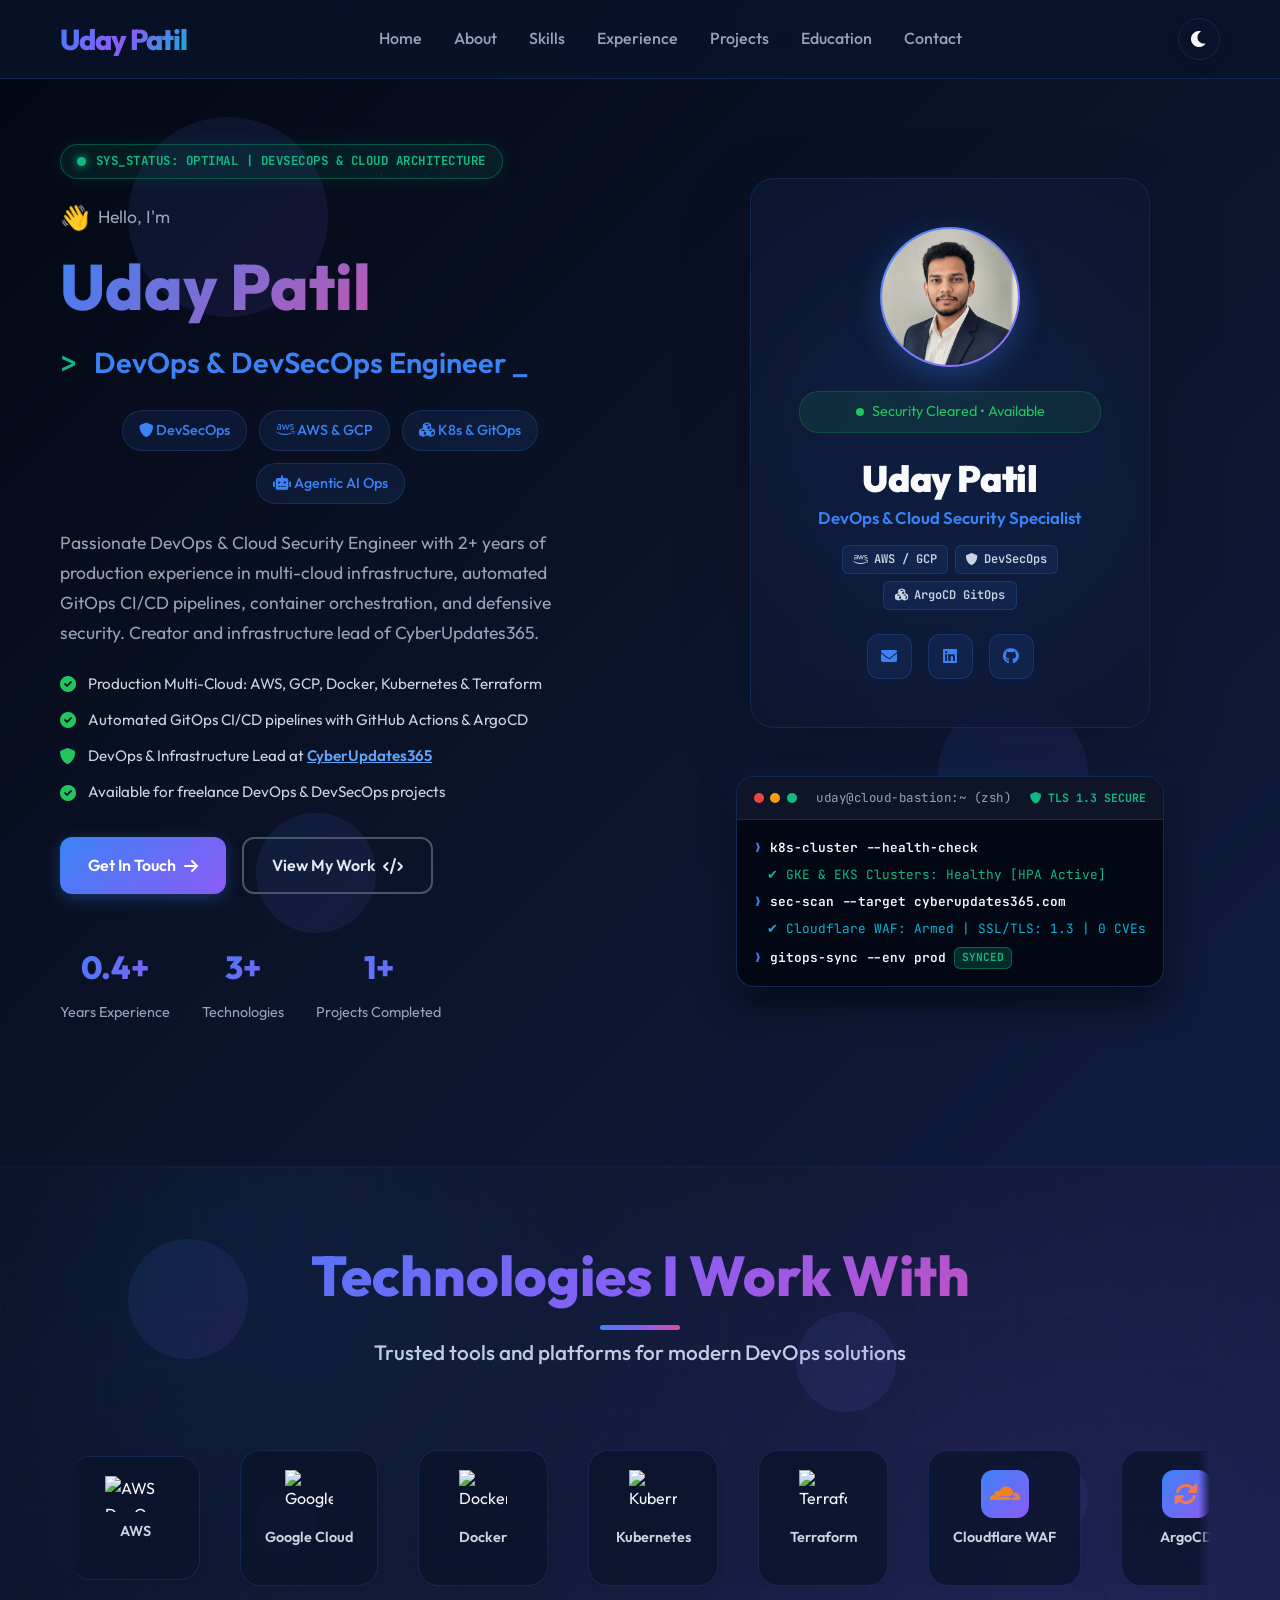
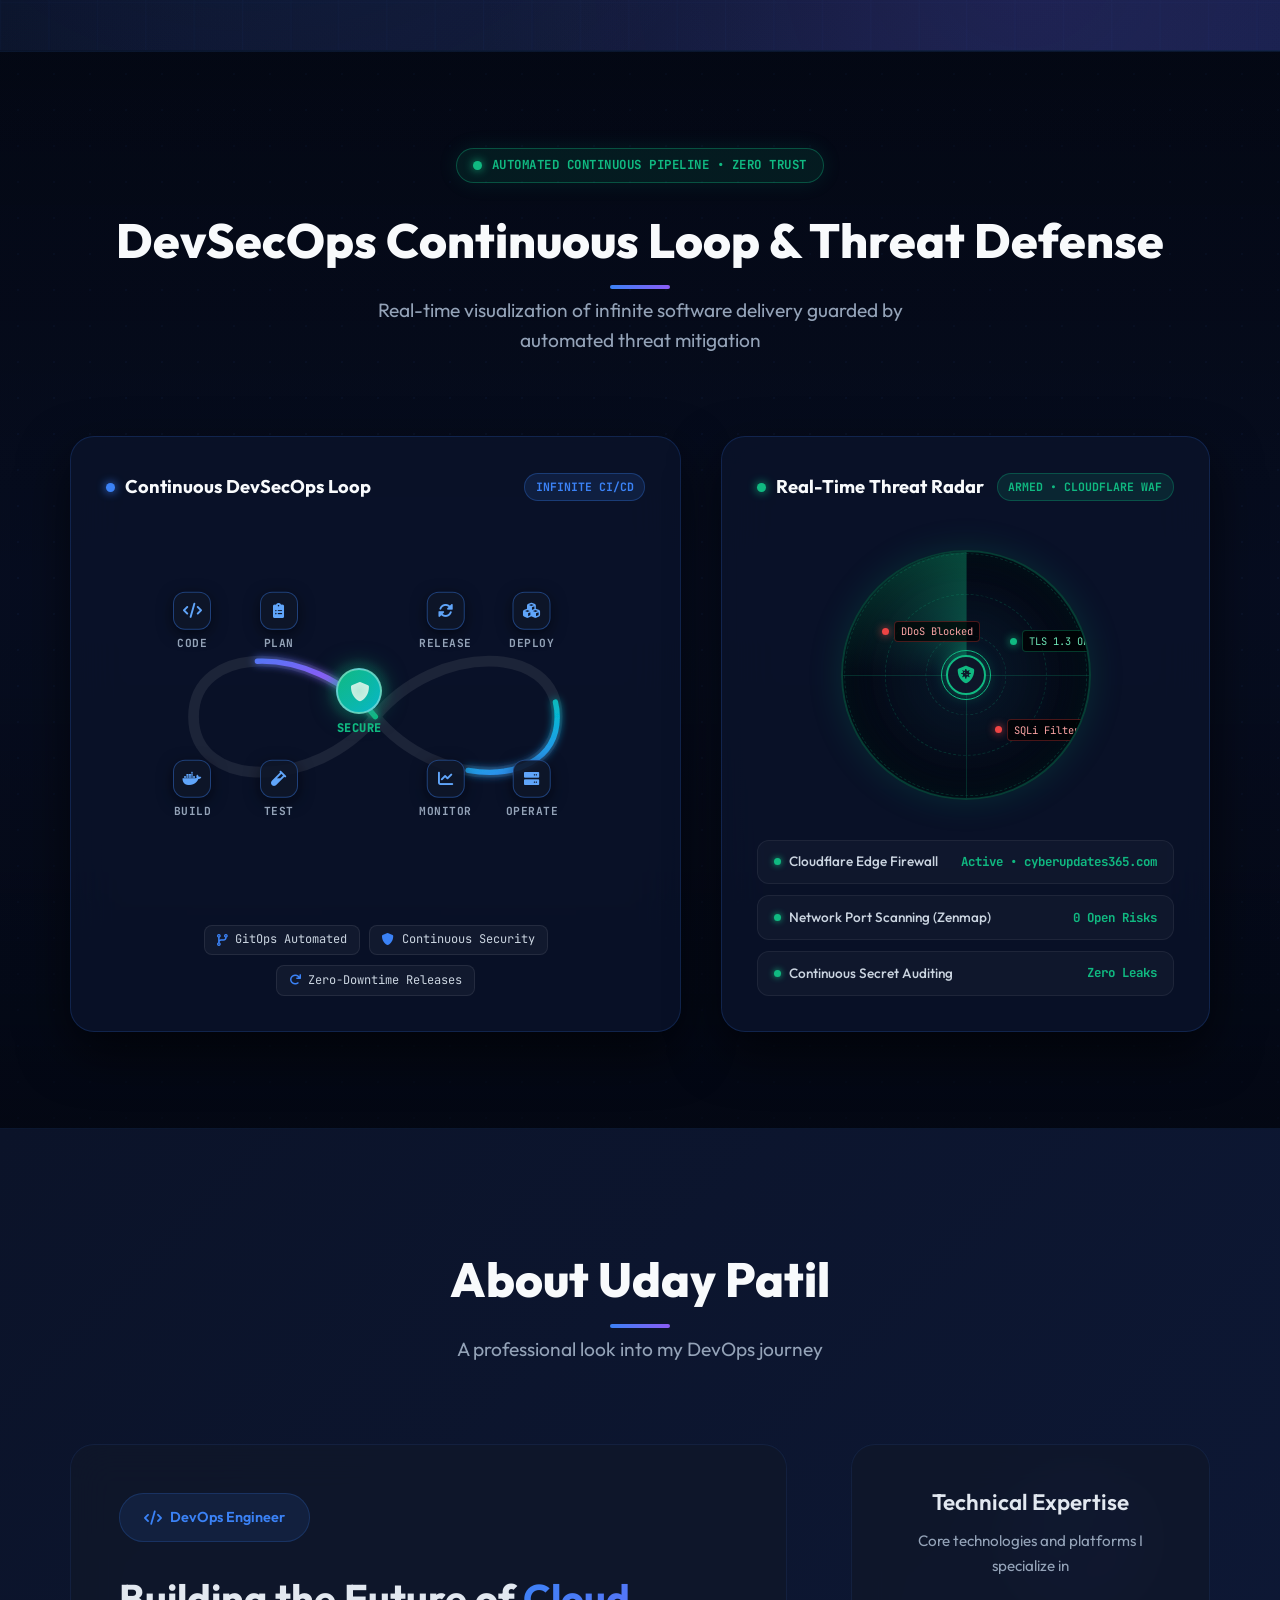
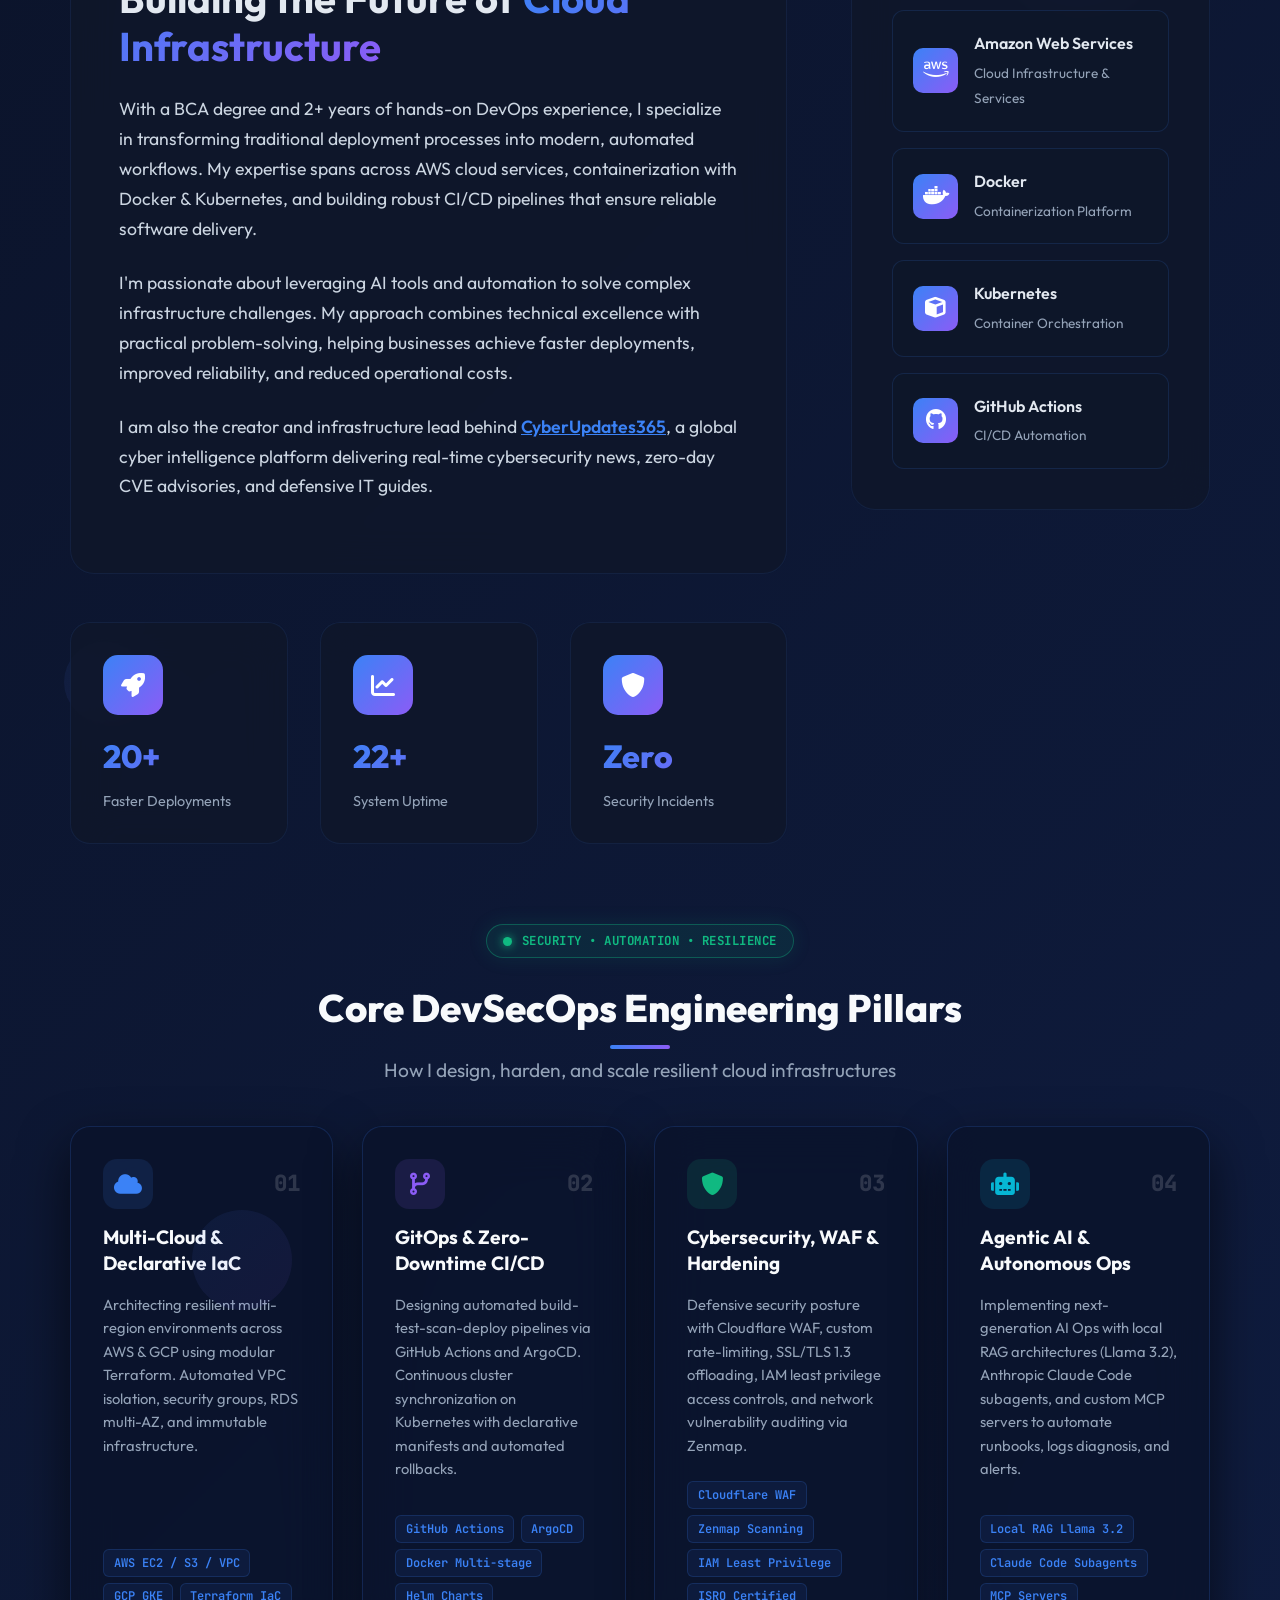
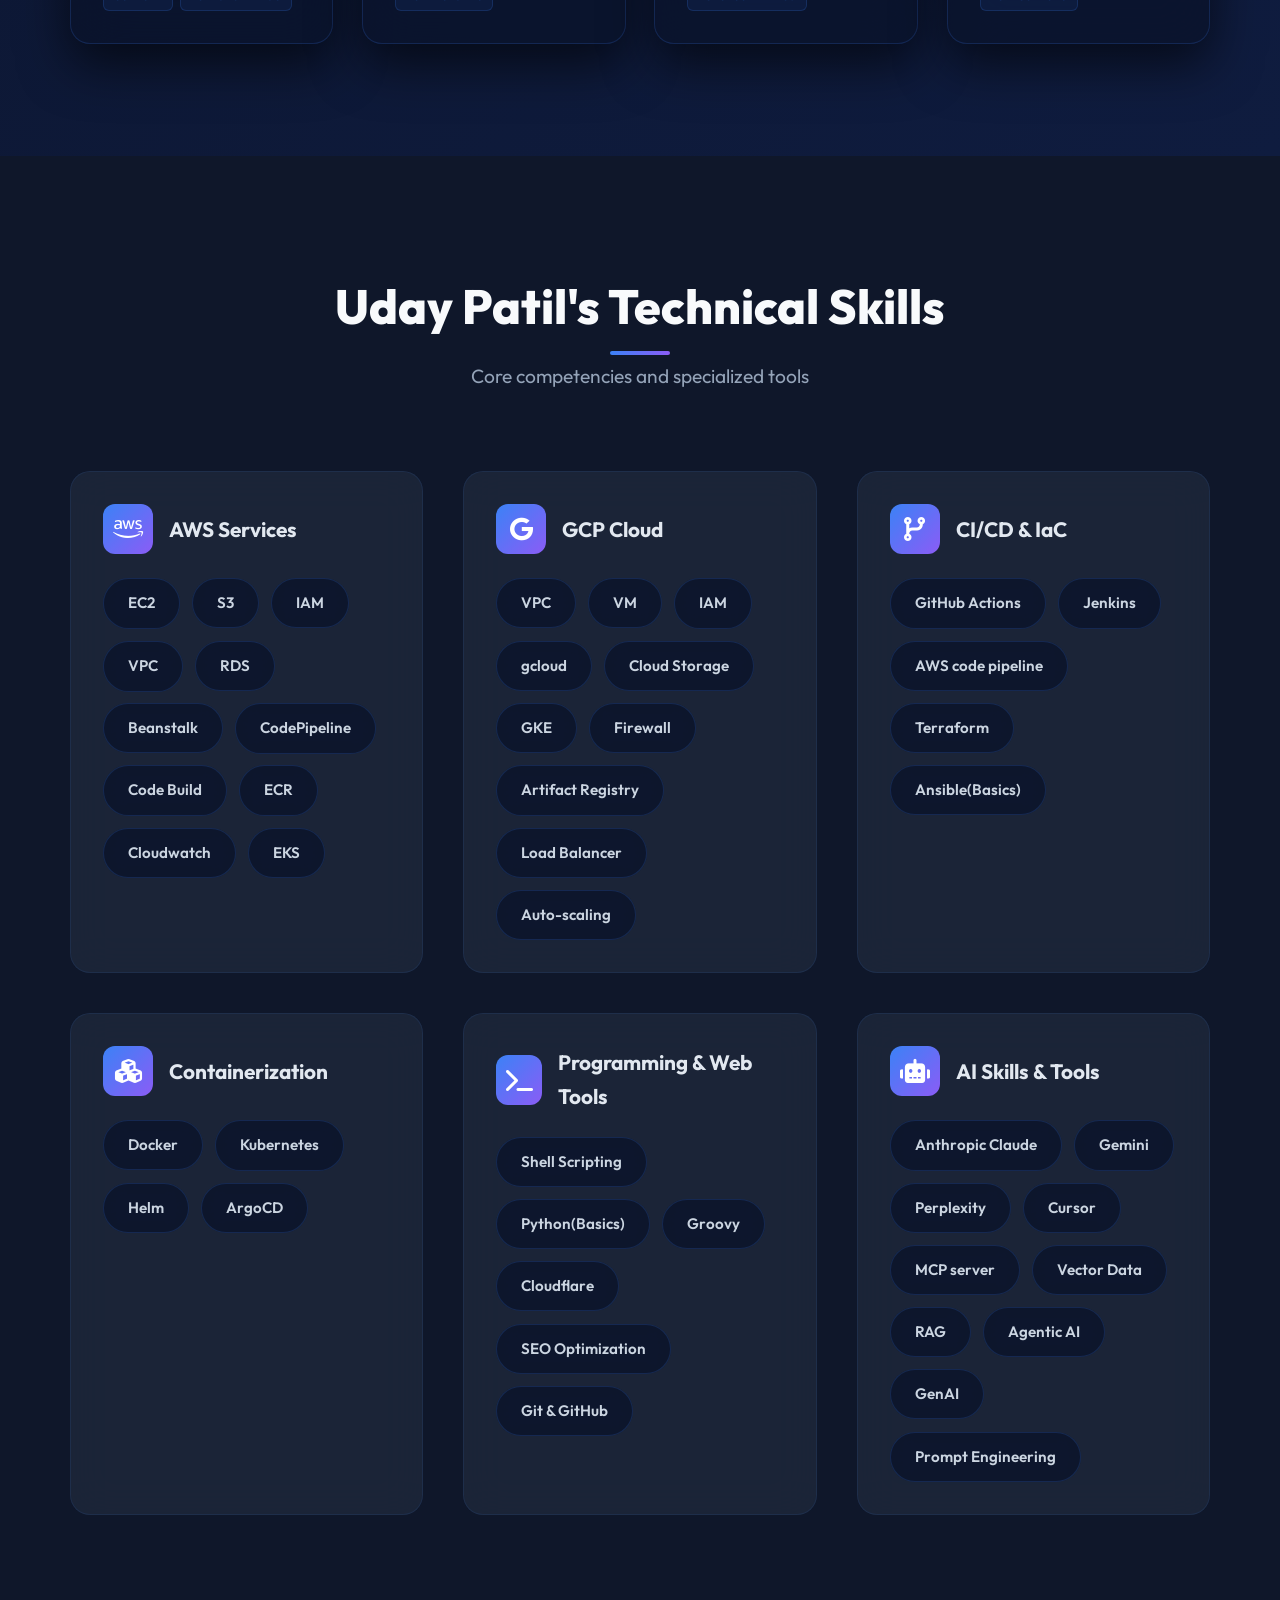
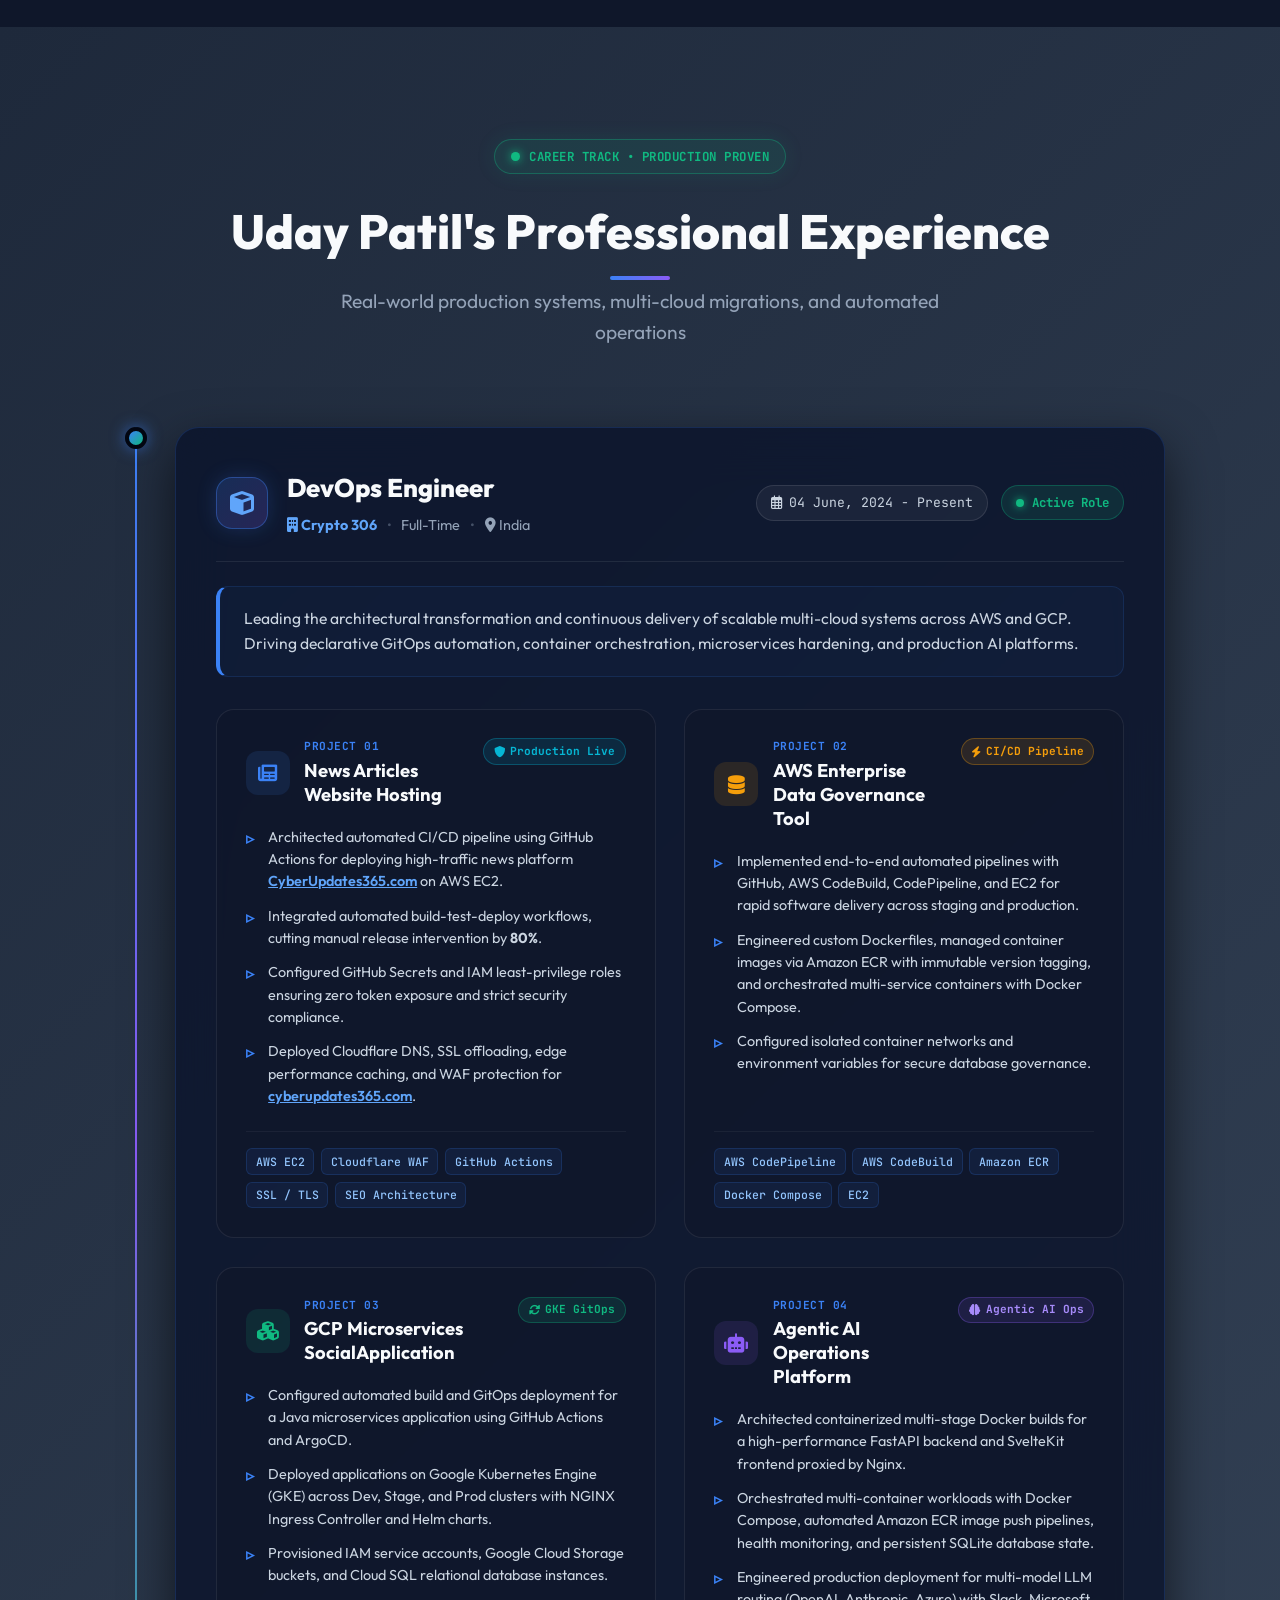
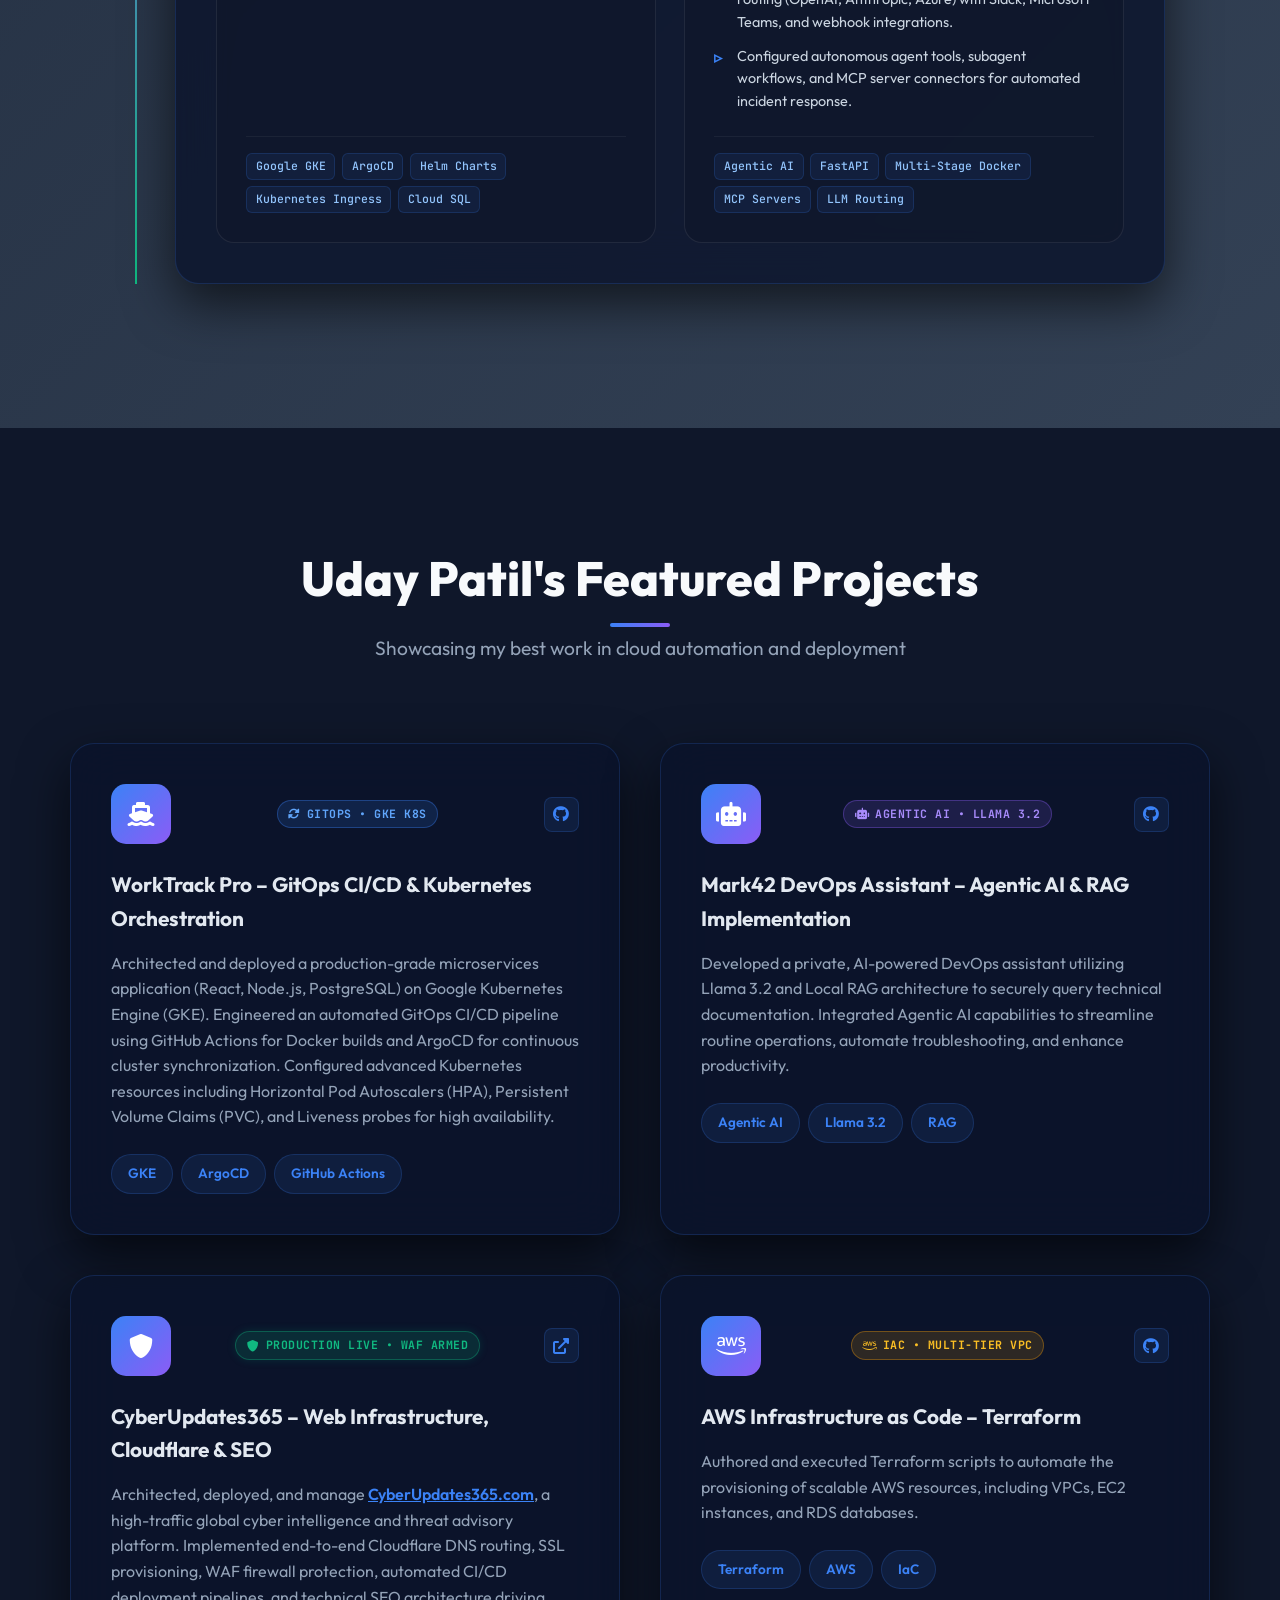
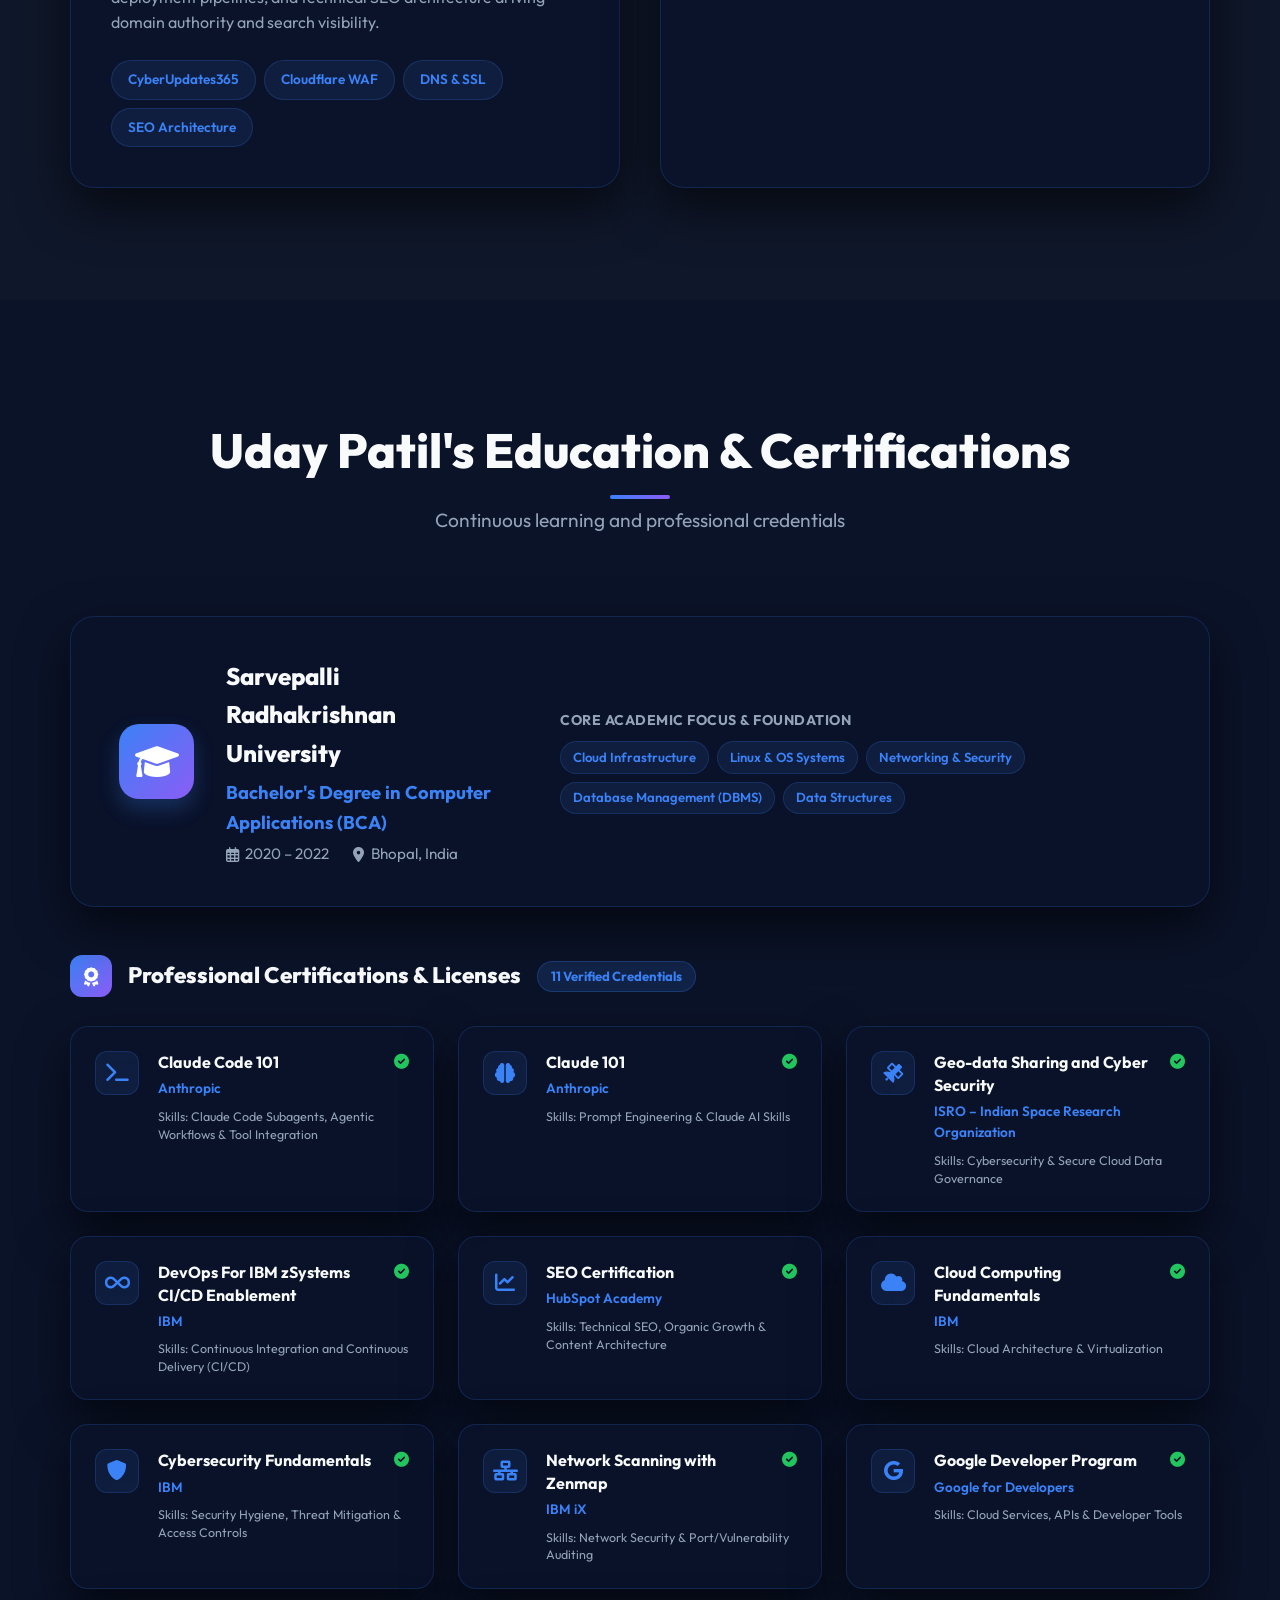
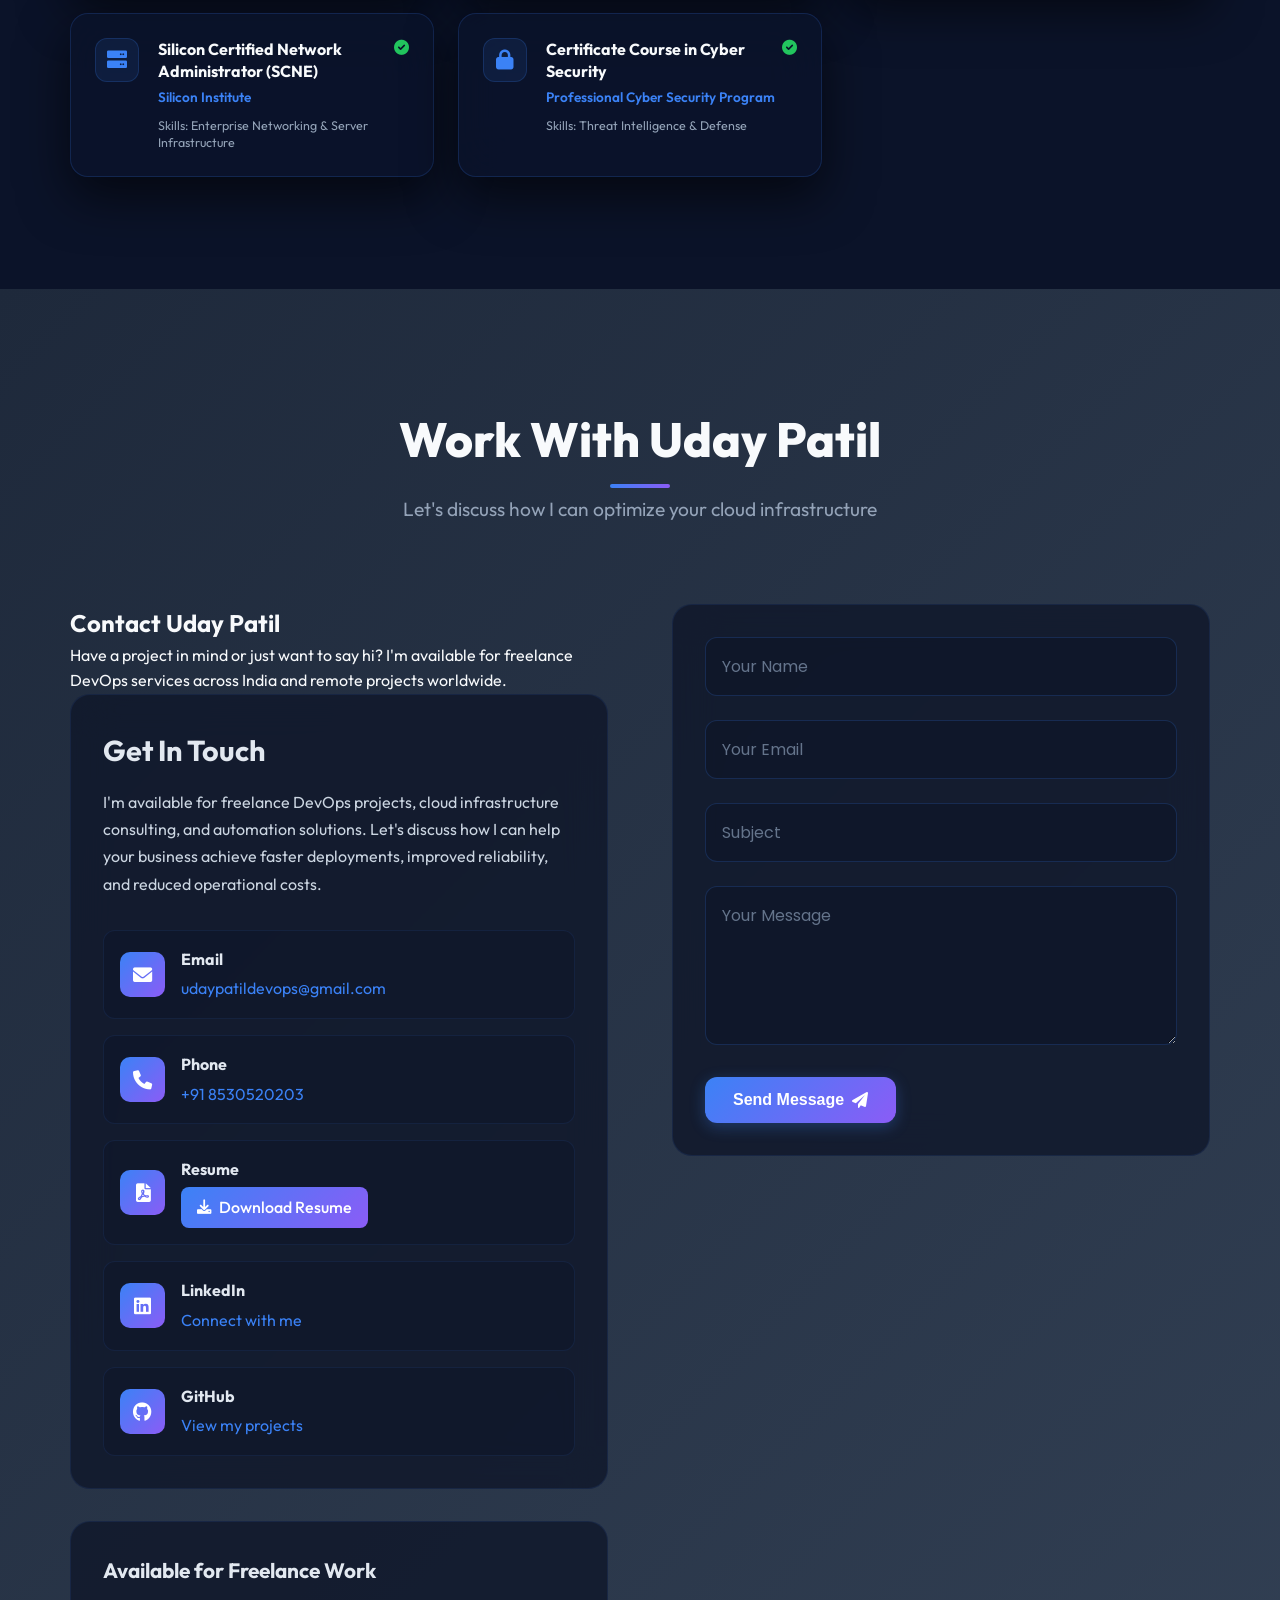
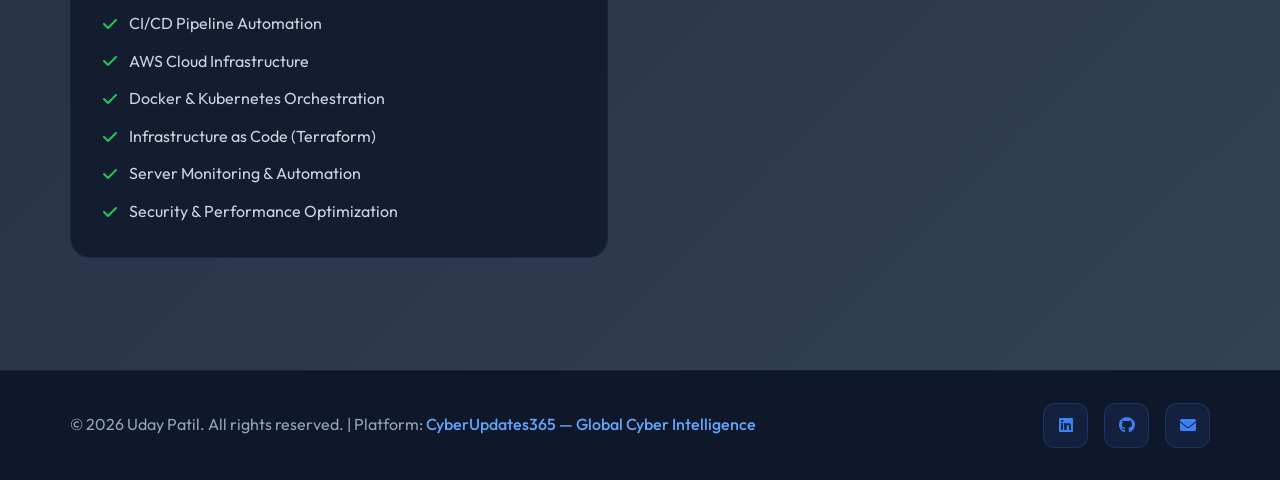
==== commit abd69a0c: "feat(ui): redesign Professional Experience into executive enterprise dashboard with 4-card project g" ====
--- a/index.html
+++ b/index.html
@@ -1003,8 +1003,12 @@
     <section id="experience" class="experience">
         <div class="container">
             <div class="section-header">
+                <div class="cyber-status-pill" style="margin: 0 auto 1.2rem auto;">
+                    <span class="status-pulse-dot"></span>
+                    <span class="status-pill-text">CAREER TRACK &bull; PRODUCTION PROVEN</span>
+                </div>
                 <h2 class="section-title">Uday Patil's Professional Experience</h2>
-                <p class="section-subtitle">A timeline of my career growth and achievements</p>
+                <p class="section-subtitle">Real-world production systems, multi-cloud migrations, and automated operations</p>
             </div>
             
             <div class="experience-timeline">
@@ -1014,63 +1018,154 @@
                         <div class="marker-line"></div>
                     </div>
                     <div class="timeline-content">
-                        <div class="timeline-header">
-                            <div class="job-info">
-                                <h3 class="job-title">DevOps Engineer</h3>
-                                <span class="company">Crypto 306</span>
-                            </div>
-                            <span class="duration">04 June, 2024 - Present</span>
+                        <!-- Experience Main Header -->
+                        <div class="exp-main-header">
+                            <div class="exp-company-badge">
+                                <div class="company-logo-box">
+                                    <i class="fas fa-cube"></i>
+                                </div>
+                                <div class="exp-role-info">
+                                    <h3 class="job-title">DevOps Engineer</h3>
+                                    <div class="company-meta">
+                                        <span class="company-name"><i class="fas fa-building"></i> Crypto 306</span>
+                                        <span class="company-dot">&bull;</span>
+                                        <span class="company-type">Full-Time</span>
+                                        <span class="company-dot">&bull;</span>
+                                        <span class="company-loc"><i class="fas fa-map-marker-alt"></i> India</span>
+                                    </div>
+                                </div>
+                            </div>
+                            <div class="exp-status-wrapper">
+                                <span class="duration-badge"><i class="far fa-calendar-alt"></i> 04 June, 2024 - Present</span>
+                                <span class="active-badge"><span class="active-pulse"></span> Active Role</span>
+                            </div>
+                        </div>
+
+                        <!-- Role Summary Box -->
+                        <div class="exp-summary-box">
+                            <p>
+                                Leading the architectural transformation and continuous delivery of scalable multi-cloud systems across AWS and GCP. Driving declarative GitOps automation, container orchestration, microservices hardening, and production AI platforms.
+                            </p>
                         </div>
                         
-                        <div class="project">
-                            <h4 class="project-title">
-                                <i class="fas fa-newspaper"></i>
-                                Project 1 – News Articles Website Hosting
-                            </h4>
-                            <ul class="project-achievements">
-                                <li>Designed and automated CI/CD pipeline with GitHub Actions for deploying high-traffic news platform <a href="https://cyberupdates365.com" target="_blank" rel="noopener" style="color: #3b82f6; font-weight: 600; text-decoration: underline;">CyberUpdates365.com</a> on AWS EC2.</li>
-                                <li>Integrated GitHub with automated build-test-deploy workflows, reducing manual release efforts by 80%.</li>
-                                <li>Configured GitHub Secrets and IAM roles for secure deployments, ensuring compliance and access control.</li>
-                                <li>Applied advanced SEO optimization techniques and integrated Cloudflare for domain management, performance caching, and WAF security on <a href="https://cyberupdates365.com" target="_blank" rel="noopener" style="color: #3b82f6; font-weight: 600; text-decoration: underline;">cyberupdates365.com</a>.</li>
-                            </ul>
-                        </div>
-                        
-                        <div class="project">
-                            <h4 class="project-title">
-                                <i class="fas fa-database"></i>
-                                Project 2 - AWS - Data Governance tool
-                            </h4>
-                            <ul class="project-achievements">
-                                <li>CI/CD implementation using GitHub, AWS CodeBuild, CodePipeline, and EC2 for efficient software delivery and streamlined development workflows across multiple environments.</li>
-                                <li>Worked with Docker including Dockerfile, used ECR to store docker images with tag and Docker-Compose to create Containers with their environment variables and in same network.</li>
-                                <li>Deployed respected docker images on EC2 on multiple ENVs.</li>
-                            </ul>
-                        </div>
-                        
-                        <div class="project">
-                            <h4 class="project-title">
-                                <i class="fas fa-users"></i>
-                                Project 3 - GCP - SocialApplication
-                            </h4>
-                            <ul class="project-achievements">
-                                <li>Worked on Java based social media app which get build and deployed using GitHub Actions including ArgoCD. Here we have used Microservices architecture including multiple API calls and connectivity.</li>
-                                <li>Deployed applications on GKE(Kubernetes) across Dev, Stage, and Prod clusters, managing services, deployments, and Ingress controller (using Helm charts). Set IAM roles, used Cloud storage and Cloud sql instances.</li>
-                            </ul>
-                        </div>
-                        
-                        <div class="project">
-                            <h4 class="project-title">
-                                <i class="fas fa-robot"></i>
-                                Project 4 - AWS - Agentic AI Operations Platform
-                            </h4>
-                            <ul class="project-achievements">
-                                <li>Built and deployed the containerized infrastructure for Agentic AI Operations Platform which includes multi-stage Docker builds for a FastAPI backend and SvelteKit frontend served via Nginx.</li>
-                                <li>Orchestrated multi-container deployment with Docker Compose, configured ECR image pipelines, health checks, container execution, and persistent SQLite DB for state management.</li>
-                                <li>Delivered production-ready deployment for an AI platform supporting multi-model LLM routing (OpenAI, Anthropic, Azure), Slack/Teams, multiple clouds, and webhooks.</li>
-                                <li>Prepared skill sets for each agents, create connections/integration between Agentic AI Platform and other outside tools.</li>
-                            </ul>
-                        </div>
-                        
+                        <!-- 4 Production Projects Engineering Grid -->
+                        <div class="exp-projects-grid">
+                            
+                            <!-- Project 1 -->
+                            <div class="exp-project-card">
+                                <div class="exp-project-header">
+                                    <div class="exp-proj-title-group">
+                                        <div class="exp-proj-icon" style="background: rgba(59, 130, 246, 0.12); color: #3b82f6;">
+                                            <i class="fas fa-newspaper"></i>
+                                        </div>
+                                        <div>
+                                            <span class="exp-proj-num">PROJECT 01</span>
+                                            <h4 class="exp-project-title">News Articles Website Hosting</h4>
+                                        </div>
+                                    </div>
+                                    <span class="exp-status-chip chip-cyan"><i class="fas fa-shield-alt"></i> Production Live</span>
+                                </div>
+                                <ul class="exp-achievements">
+                                    <li>Architected automated CI/CD pipeline using GitHub Actions for deploying high-traffic news platform <a href="https://cyberupdates365.com" target="_blank" rel="noopener" class="exp-link">CyberUpdates365.com</a> on AWS EC2.</li>
+                                    <li>Integrated automated build-test-deploy workflows, cutting manual release intervention by <strong>80%</strong>.</li>
+                                    <li>Configured GitHub Secrets and IAM least-privilege roles ensuring zero token exposure and strict security compliance.</li>
+                                    <li>Deployed Cloudflare DNS, SSL offloading, edge performance caching, and WAF protection for <a href="https://cyberupdates365.com" target="_blank" rel="noopener" class="exp-link">cyberupdates365.com</a>.</li>
+                                </ul>
+                                <div class="exp-tech-tags">
+                                    <span class="exp-tag">AWS EC2</span>
+                                    <span class="exp-tag">Cloudflare WAF</span>
+                                    <span class="exp-tag">GitHub Actions</span>
+                                    <span class="exp-tag">SSL / TLS</span>
+                                    <span class="exp-tag">SEO Architecture</span>
+                                </div>
+                            </div>
+                            
+                            <!-- Project 2 -->
+                            <div class="exp-project-card">
+                                <div class="exp-project-header">
+                                    <div class="exp-proj-title-group">
+                                        <div class="exp-proj-icon" style="background: rgba(245, 158, 11, 0.12); color: #f59e0b;">
+                                            <i class="fas fa-database"></i>
+                                        </div>
+                                        <div>
+                                            <span class="exp-proj-num">PROJECT 02</span>
+                                            <h4 class="exp-project-title">AWS Enterprise Data Governance Tool</h4>
+                                        </div>
+                                    </div>
+                                    <span class="exp-status-chip chip-amber"><i class="fas fa-bolt"></i> CI/CD Pipeline</span>
+                                </div>
+                                <ul class="exp-achievements">
+                                    <li>Implemented end-to-end automated pipelines with GitHub, AWS CodeBuild, CodePipeline, and EC2 for rapid software delivery across staging and production.</li>
+                                    <li>Engineered custom Dockerfiles, managed container images via Amazon ECR with immutable version tagging, and orchestrated multi-service containers with Docker Compose.</li>
+                                    <li>Configured isolated container networks and environment variables for secure database governance.</li>
+                                </ul>
+                                <div class="exp-tech-tags">
+                                    <span class="exp-tag">AWS CodePipeline</span>
+                                    <span class="exp-tag">AWS CodeBuild</span>
+                                    <span class="exp-tag">Amazon ECR</span>
+                                    <span class="exp-tag">Docker Compose</span>
+                                    <span class="exp-tag">EC2</span>
+                                </div>
+                            </div>
+                            
+                            <!-- Project 3 -->
+                            <div class="exp-project-card">
+                                <div class="exp-project-header">
+                                    <div class="exp-proj-title-group">
+                                        <div class="exp-proj-icon" style="background: rgba(16, 185, 129, 0.12); color: #10b981;">
+                                            <i class="fas fa-cubes"></i>
+                                        </div>
+                                        <div>
+                                            <span class="exp-proj-num">PROJECT 03</span>
+                                            <h4 class="exp-project-title">GCP Microservices SocialApplication</h4>
+                                        </div>
+                                    </div>
+                                    <span class="exp-status-chip chip-emerald"><i class="fas fa-sync-alt"></i> GKE GitOps</span>
+                                </div>
+                                <ul class="exp-achievements">
+                                    <li>Configured automated build and GitOps deployment for a Java microservices application using GitHub Actions and ArgoCD.</li>
+                                    <li>Deployed applications on Google Kubernetes Engine (GKE) across Dev, Stage, and Prod clusters with NGINX Ingress Controller and Helm charts.</li>
+                                    <li>Provisioned IAM service accounts, Google Cloud Storage buckets, and Cloud SQL relational database instances.</li>
+                                </ul>
+                                <div class="exp-tech-tags">
+                                    <span class="exp-tag">Google GKE</span>
+                                    <span class="exp-tag">ArgoCD</span>
+                                    <span class="exp-tag">Helm Charts</span>
+                                    <span class="exp-tag">Kubernetes Ingress</span>
+                                    <span class="exp-tag">Cloud SQL</span>
+                                </div>
+                            </div>
+                            
+                            <!-- Project 4 -->
+                            <div class="exp-project-card">
+                                <div class="exp-project-header">
+                                    <div class="exp-proj-title-group">
+                                        <div class="exp-proj-icon" style="background: rgba(139, 92, 246, 0.12); color: #8b5cf6;">
+                                            <i class="fas fa-robot"></i>
+                                        </div>
+                                        <div>
+                                            <span class="exp-proj-num">PROJECT 04</span>
+                                            <h4 class="exp-project-title">Agentic AI Operations Platform</h4>
+                                        </div>
+                                    </div>
+                                    <span class="exp-status-chip chip-purple"><i class="fas fa-brain"></i> Agentic AI Ops</span>
+                                </div>
+                                <ul class="exp-achievements">
+                                    <li>Architected containerized multi-stage Docker builds for a high-performance FastAPI backend and SvelteKit frontend proxied by Nginx.</li>
+                                    <li>Orchestrated multi-container workloads with Docker Compose, automated Amazon ECR image push pipelines, health monitoring, and persistent SQLite database state.</li>
+                                    <li>Engineered production deployment for multi-model LLM routing (OpenAI, Anthropic, Azure) with Slack, Microsoft Teams, and webhook integrations.</li>
+                                    <li>Configured autonomous agent tools, subagent workflows, and MCP server connectors for automated incident response.</li>
+                                </ul>
+                                <div class="exp-tech-tags">
+                                    <span class="exp-tag">Agentic AI</span>
+                                    <span class="exp-tag">FastAPI</span>
+                                    <span class="exp-tag">Multi-Stage Docker</span>
+                                    <span class="exp-tag">MCP Servers</span>
+                                    <span class="exp-tag">LLM Routing</span>
+                                </div>
+                            </div>
+
+                        </div>
                     </div>
                 </div>
             </div>
--- a/styles.css
+++ b/styles.css
@@ -2199,46 +2199,39 @@
 
 .experience-timeline {
     position: relative;
-    max-width: 900px;
+    max-width: 1050px;
     margin: 0 auto;
 }
 
 .experience-timeline::before {
     content: '';
     position: absolute;
-    left: 30px;
+    left: 20px;
     top: 0;
     bottom: 0;
     width: 2px;
-    background: linear-gradient(180deg, #3b82f6, #8b5cf6);
+    background: linear-gradient(180deg, #3b82f6 0%, #8b5cf6 50%, #10b981 100%);
 }
 
 .timeline-item {
     position: relative;
-    margin-bottom: 3rem;
-    padding-left: 80px;
+    margin-bottom: 2rem;
+    padding-left: 60px;
 }
 
 .timeline-marker {
     position: absolute;
-    left: 20px;
+    left: 10px;
     top: 0;
 }
 
 .marker-dot {
-    width: 20px;
-    height: 20px;
-    background: linear-gradient(135deg, #3b82f6, #8b5cf6);
+    width: 22px;
+    height: 22px;
+    background: linear-gradient(135deg, #3b82f6, #10b981);
     border-radius: 50%;
-    border: 4px solid #0f172a;
-    box-shadow: 0 0 0 4px rgba(59, 130, 246, 0.2);
-}
-
-.marker-line {
-    width: 2px;
-    height: 100px;
-    background: linear-gradient(180deg, #3b82f6, transparent);
-    margin-top: 10px;
+    border: 4px solid #030712;
+    box-shadow: 0 0 15px rgba(59, 130, 246, 0.6);
 }
 
 .timeline-content {
@@ -2252,81 +2245,285 @@
 }
 
 .timeline-content:hover {
-    transform: translateX(10px);
-    border-color: rgba(59, 130, 246, 0.3);
-}
-
-.timeline-header {
+    border-color: rgba(59, 130, 246, 0.35);
+    box-shadow: 0 25px 70px rgba(0, 0, 0, 0.6), 0 0 30px rgba(59, 130, 246, 0.1);
+}
+
+/* Main Experience Header */
+.exp-main-header {
     display: flex;
     justify-content: space-between;
     align-items: center;
+    flex-wrap: wrap;
+    gap: 1.2rem;
+    padding-bottom: 1.5rem;
+    border-bottom: 1px solid rgba(255, 255, 255, 0.08);
+    margin-bottom: 1.5rem;
+}
+
+.exp-company-badge {
+    display: flex;
+    align-items: center;
+    gap: 1.2rem;
+}
+
+.company-logo-box {
+    width: 52px;
+    height: 52px;
+    border-radius: 16px;
+    background: linear-gradient(135deg, rgba(59, 130, 246, 0.2), rgba(139, 92, 246, 0.2));
+    border: 1.5px solid rgba(59, 130, 246, 0.4);
+    display: flex;
+    align-items: center;
+    justify-content: center;
+    color: #60a5fa;
+    font-size: 1.5rem;
+    box-shadow: 0 0 20px rgba(59, 130, 246, 0.2);
+}
+
+.exp-role-info .job-title {
+    font-size: 1.6rem;
+    font-weight: 800;
+    color: var(--text-primary);
+    margin-bottom: 0.3rem;
+}
+
+.company-meta {
+    display: flex;
+    align-items: center;
+    gap: 0.6rem;
+    font-size: 0.9rem;
+    color: var(--text-muted);
+}
+
+.company-name {
+    color: #60a5fa;
+    font-weight: 700;
+}
+
+.company-dot {
+    opacity: 0.4;
+}
+
+.exp-status-wrapper {
+    display: flex;
+    align-items: center;
+    gap: 0.8rem;
+    flex-wrap: wrap;
+}
+
+.duration-badge {
+    font-family: 'JetBrains Mono', monospace;
+    font-size: 0.82rem;
+    color: var(--text-secondary);
+    background: rgba(255, 255, 255, 0.05);
+    border: 1px solid rgba(255, 255, 255, 0.1);
+    padding: 0.4rem 0.9rem;
+    border-radius: 20px;
+    display: inline-flex;
+    align-items: center;
+    gap: 0.4rem;
+}
+
+.active-badge {
+    font-family: 'JetBrains Mono', monospace;
+    font-size: 0.78rem;
+    font-weight: 700;
+    color: #10b981;
+    background: rgba(16, 185, 129, 0.12);
+    border: 1px solid rgba(16, 185, 129, 0.3);
+    padding: 0.4rem 0.9rem;
+    border-radius: 20px;
+    display: inline-flex;
+    align-items: center;
+    gap: 0.45rem;
+}
+
+.active-pulse {
+    width: 8px;
+    height: 8px;
+    border-radius: 50%;
+    background: #10b981;
+    box-shadow: 0 0 8px #10b981;
+    animation: status-pulse 2s infinite ease-in-out;
+}
+
+.exp-summary-box {
+    background: rgba(59, 130, 246, 0.04);
+    border: 1px solid rgba(59, 130, 246, 0.15);
+    border-left: 4px solid var(--accent-primary);
+    border-radius: 12px;
+    padding: 1.2rem 1.5rem;
     margin-bottom: 2rem;
-    padding-bottom: 1rem;
-    border-bottom: 1px solid rgba(59, 130, 246, 0.1);
-}
-
-.job-info h3 {
-    font-size: 1.5rem;
-    color: #e2e8f0;
-    margin-bottom: 0.5rem;
-}
-
-.company {
-    color: #3b82f6;
-    font-weight: 600;
-    font-size: 1.1rem;
-}
-
-.duration {
-    color: #94a3b8;
+    color: var(--text-secondary);
+    font-size: 0.98rem;
+    line-height: 1.6;
+}
+
+/* 4 Production Projects Engineering Grid */
+.exp-projects-grid {
+    display: grid;
+    grid-template-columns: repeat(auto-fit, minmax(420px, 1fr));
+    gap: 1.8rem;
+}
+
+.exp-project-card {
+    background: rgba(15, 23, 42, 0.6);
+    border: 1px solid rgba(255, 255, 255, 0.08);
+    border-radius: 18px;
+    padding: 1.8rem;
+    display: flex;
+    flex-direction: column;
+    justify-content: space-between;
+    transition: all 0.3s cubic-bezier(0.4, 0, 0.2, 1);
+}
+
+.exp-project-card:hover {
+    border-color: rgba(59, 130, 246, 0.35);
+    background: rgba(15, 23, 42, 0.85);
+    transform: translateY(-4px);
+    box-shadow: 0 15px 35px rgba(0, 0, 0, 0.4);
+}
+
+.exp-project-header {
+    display: flex;
+    justify-content: space-between;
+    align-items: flex-start;
+    gap: 1rem;
+    margin-bottom: 1.2rem;
+}
+
+.exp-proj-title-group {
+    display: flex;
+    align-items: center;
+    gap: 0.9rem;
+}
+
+.exp-proj-icon {
+    width: 44px;
+    height: 44px;
+    border-radius: 12px;
+    display: flex;
+    align-items: center;
+    justify-content: center;
+    font-size: 1.2rem;
+    flex-shrink: 0;
+}
+
+.exp-proj-num {
+    font-family: 'JetBrains Mono', monospace;
+    font-size: 0.7rem;
+    font-weight: 700;
+    color: var(--accent-primary);
+    letter-spacing: 0.5px;
+    display: block;
+    margin-bottom: 0.15rem;
+}
+
+.exp-project-title {
+    font-size: 1.15rem;
+    font-weight: 700;
+    color: var(--text-primary);
+    line-height: 1.3;
+}
+
+.exp-status-chip {
+    font-family: 'JetBrains Mono', monospace;
+    font-size: 0.7rem;
+    font-weight: 700;
+    padding: 0.2rem 0.6rem;
+    border-radius: 14px;
+    display: inline-flex;
+    align-items: center;
+    gap: 0.35rem;
+    white-space: nowrap;
+    flex-shrink: 0;
+}
+
+.chip-cyan {
+    background: rgba(6, 182, 212, 0.12);
+    color: #06b6d4;
+    border: 1px solid rgba(6, 182, 212, 0.3);
+}
+
+.chip-amber {
+    background: rgba(245, 158, 11, 0.12);
+    color: #f59e0b;
+    border: 1px solid rgba(245, 158, 11, 0.3);
+}
+
+.chip-emerald {
+    background: rgba(16, 185, 129, 0.12);
+    color: #10b981;
+    border: 1px solid rgba(16, 185, 129, 0.3);
+}
+
+.chip-purple {
+    background: rgba(139, 92, 246, 0.12);
+    color: #a78bfa;
+    border: 1px solid rgba(139, 92, 246, 0.3);
+}
+
+.exp-achievements {
+    list-style: none;
+    display: flex;
+    flex-direction: column;
+    gap: 0.75rem;
+    margin-bottom: 1.5rem;
+    flex: 1;
+}
+
+.exp-achievements li {
+    position: relative;
+    padding-left: 1.4rem;
+    color: #cbd5e1;
     font-size: 0.9rem;
-    background: rgba(59, 130, 246, 0.1);
-    padding: 0.5rem 1rem;
-    border-radius: 20px;
-    border: 1px solid rgba(59, 130, 246, 0.2);
-}
-
-.project {
-    margin-bottom: 2rem;
-}
-
-.project:last-child {
-    margin-bottom: 0;
-}
-
-.project-title {
-    display: flex;
-    align-items: center;
-    gap: 0.75rem;
-    font-size: 1.2rem;
-    color: #e2e8f0;
-    margin-bottom: 1rem;
-}
-
-.project-title i {
-    color: #3b82f6;
-    font-size: 1.1rem;
-}
-
-.project-achievements {
-    list-style: none;
-}
-
-.project-achievements li {
-    position: relative;
-    padding-left: 1.5rem;
-    margin-bottom: 0.75rem;
-    color: #cbd5e1;
-    line-height: 1.6;
-}
-
-.project-achievements li::before {
-    content: '✓';
+    line-height: 1.55;
+}
+
+.exp-achievements li::before {
+    content: '▹';
     position: absolute;
     left: 0;
-    color: #22c55e;
-    font-weight: bold;
-    font-size: 1.1rem;
+    color: var(--accent-primary);
+    font-weight: 900;
+    font-size: 1rem;
+}
+
+.exp-link {
+    color: #60a5fa;
+    font-weight: 600;
+    text-decoration: underline;
+    transition: color 0.2s ease;
+}
+
+.exp-link:hover {
+    color: #93c5fd;
+}
+
+.exp-tech-tags {
+    display: flex;
+    flex-wrap: wrap;
+    gap: 0.4rem;
+    padding-top: 1rem;
+    border-top: 1px solid rgba(255, 255, 255, 0.05);
+}
+
+.exp-tag {
+    font-family: 'JetBrains Mono', monospace;
+    font-size: 0.72rem;
+    background: rgba(59, 130, 246, 0.08);
+    color: #93c5fd;
+    border: 1px solid rgba(59, 130, 246, 0.18);
+    padding: 0.2rem 0.55rem;
+    border-radius: 6px;
+    font-weight: 500;
+}
+
+@media (max-width: 900px) {
+    .exp-projects-grid {
+        grid-template-columns: 1fr;
+    }
 }
 
 /* Projects Section */
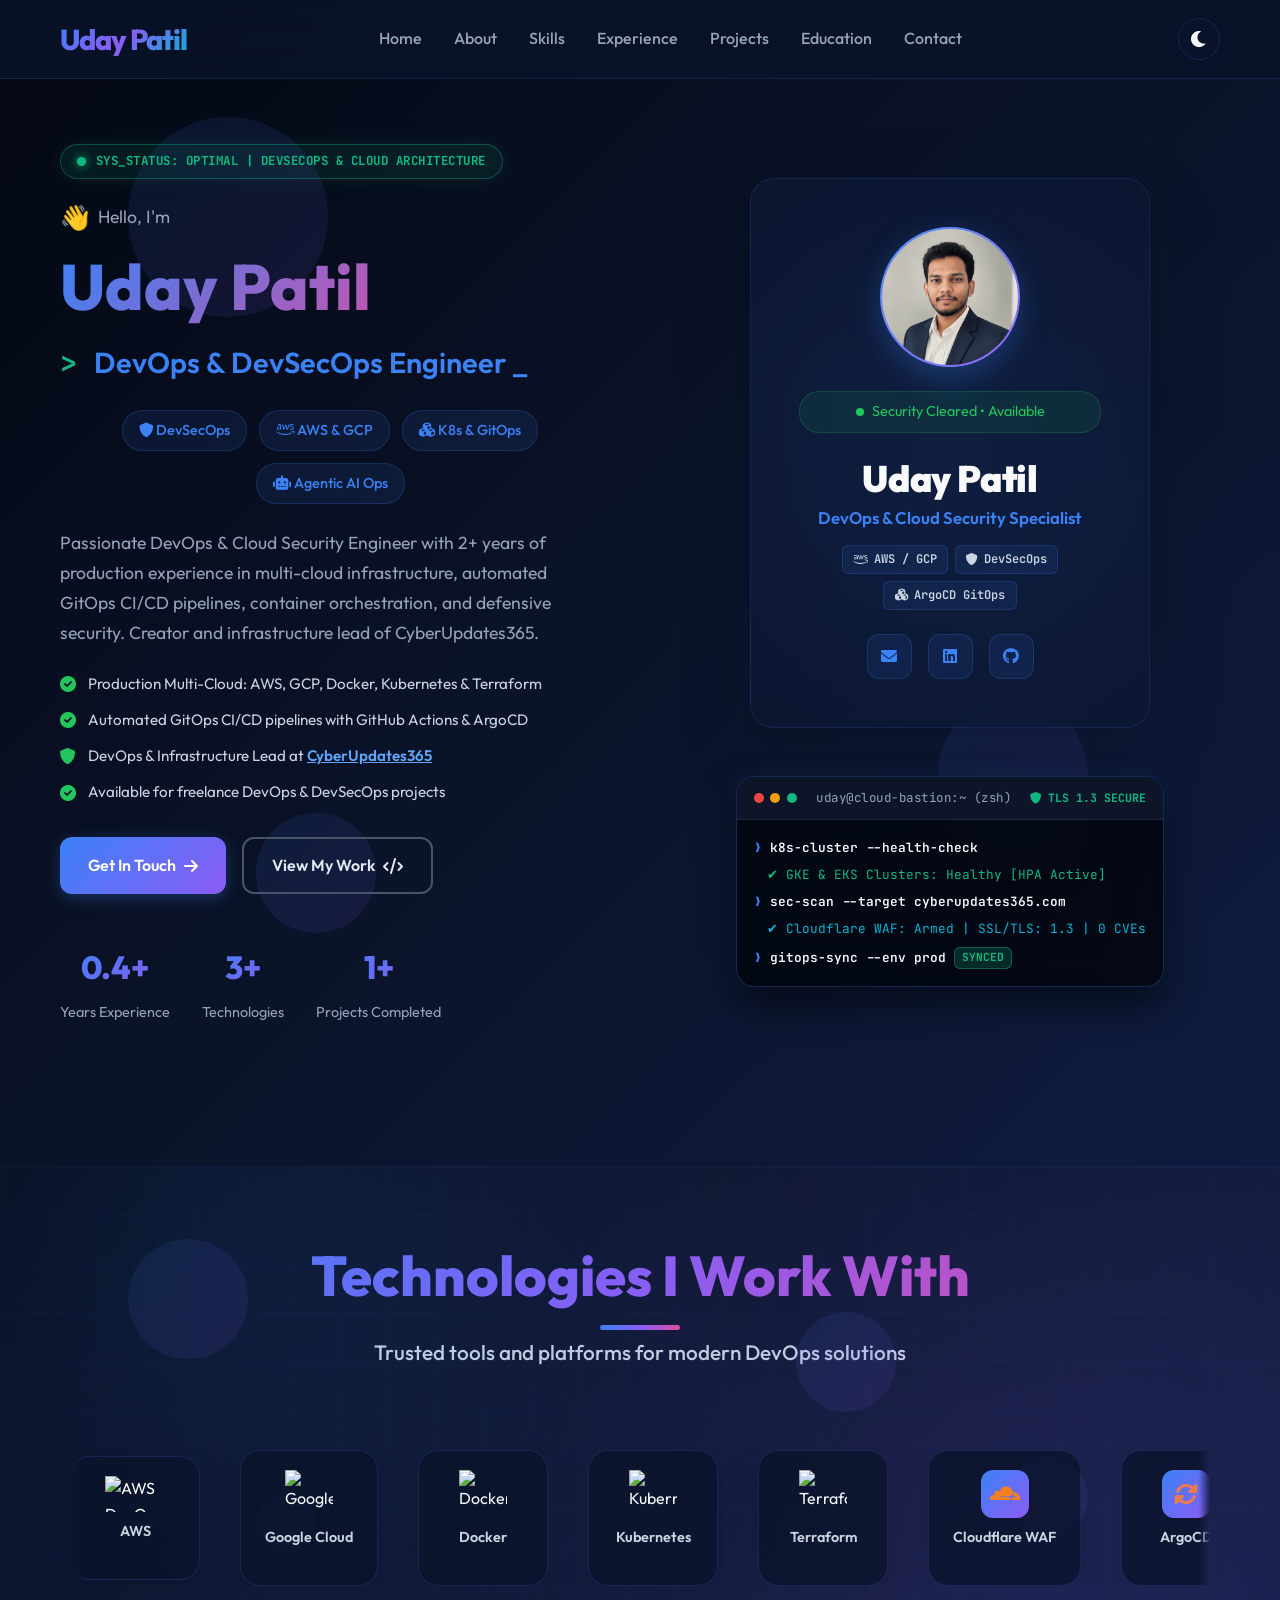
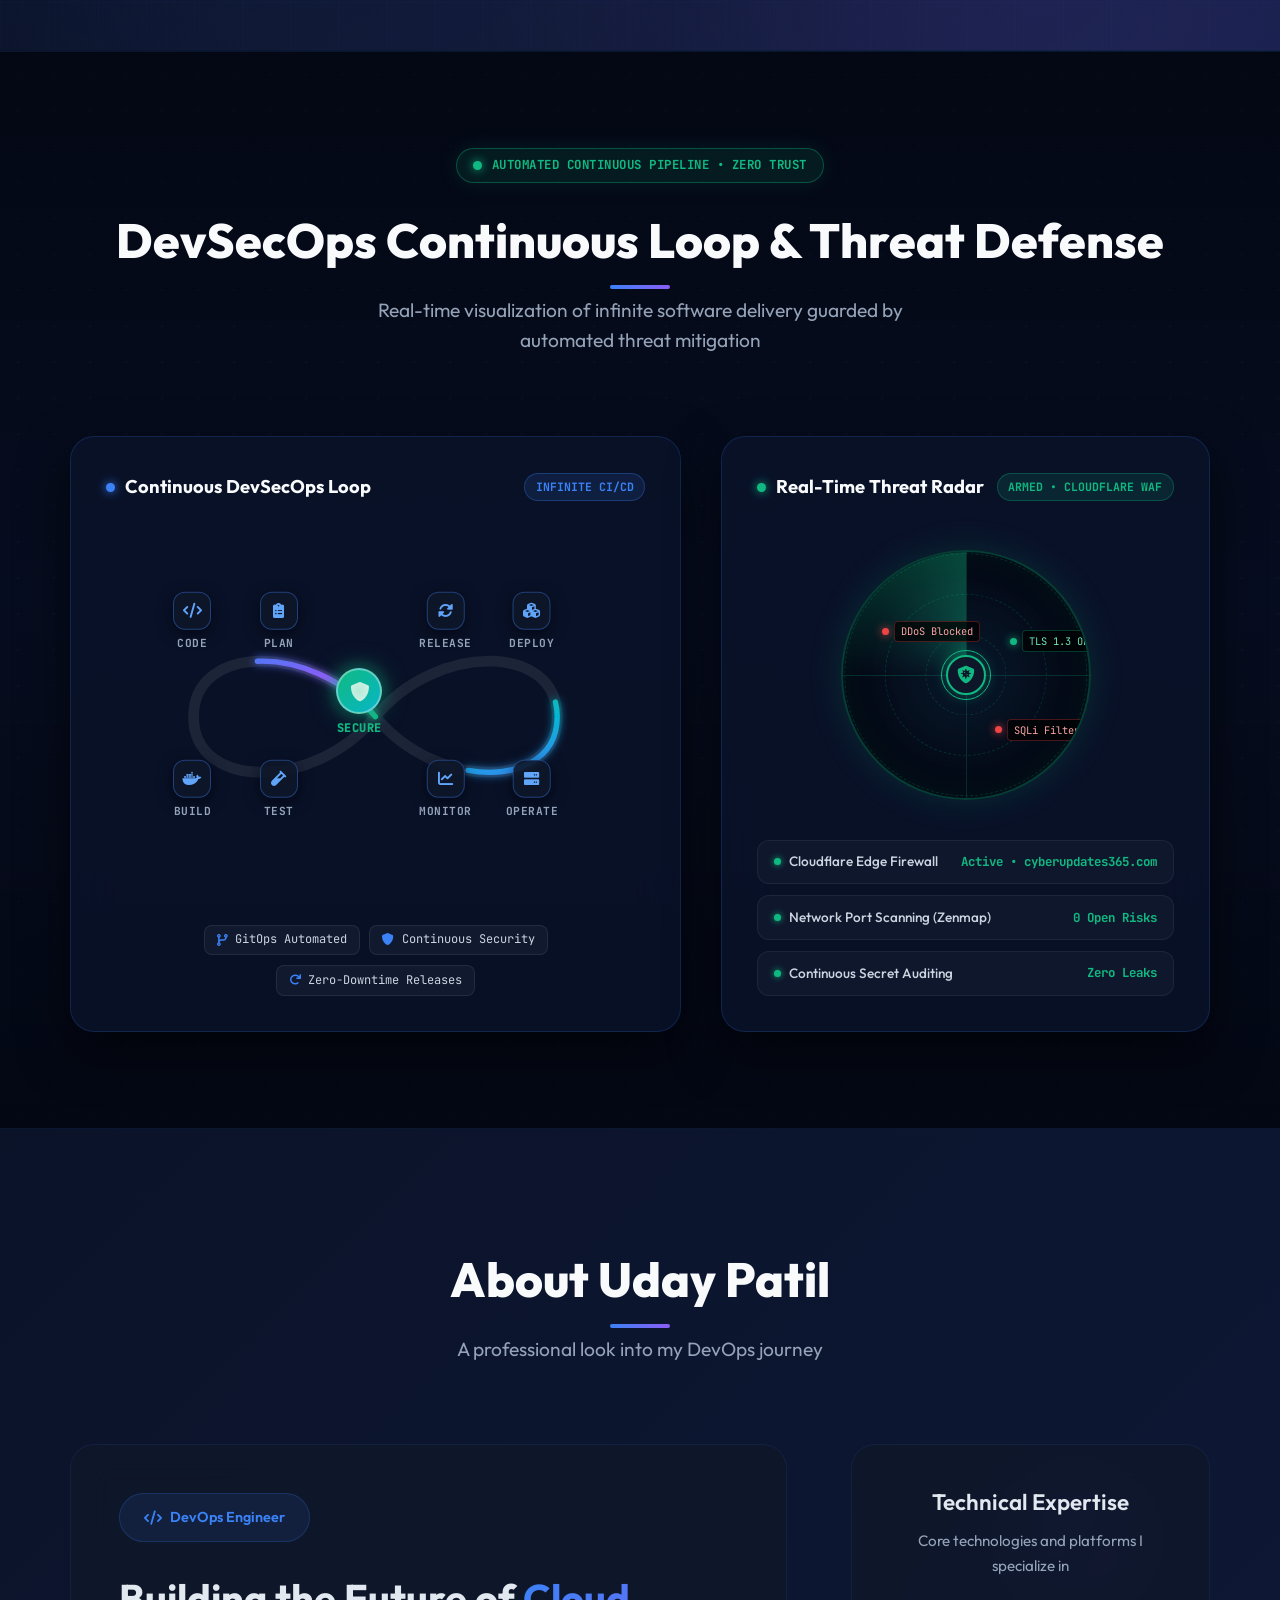
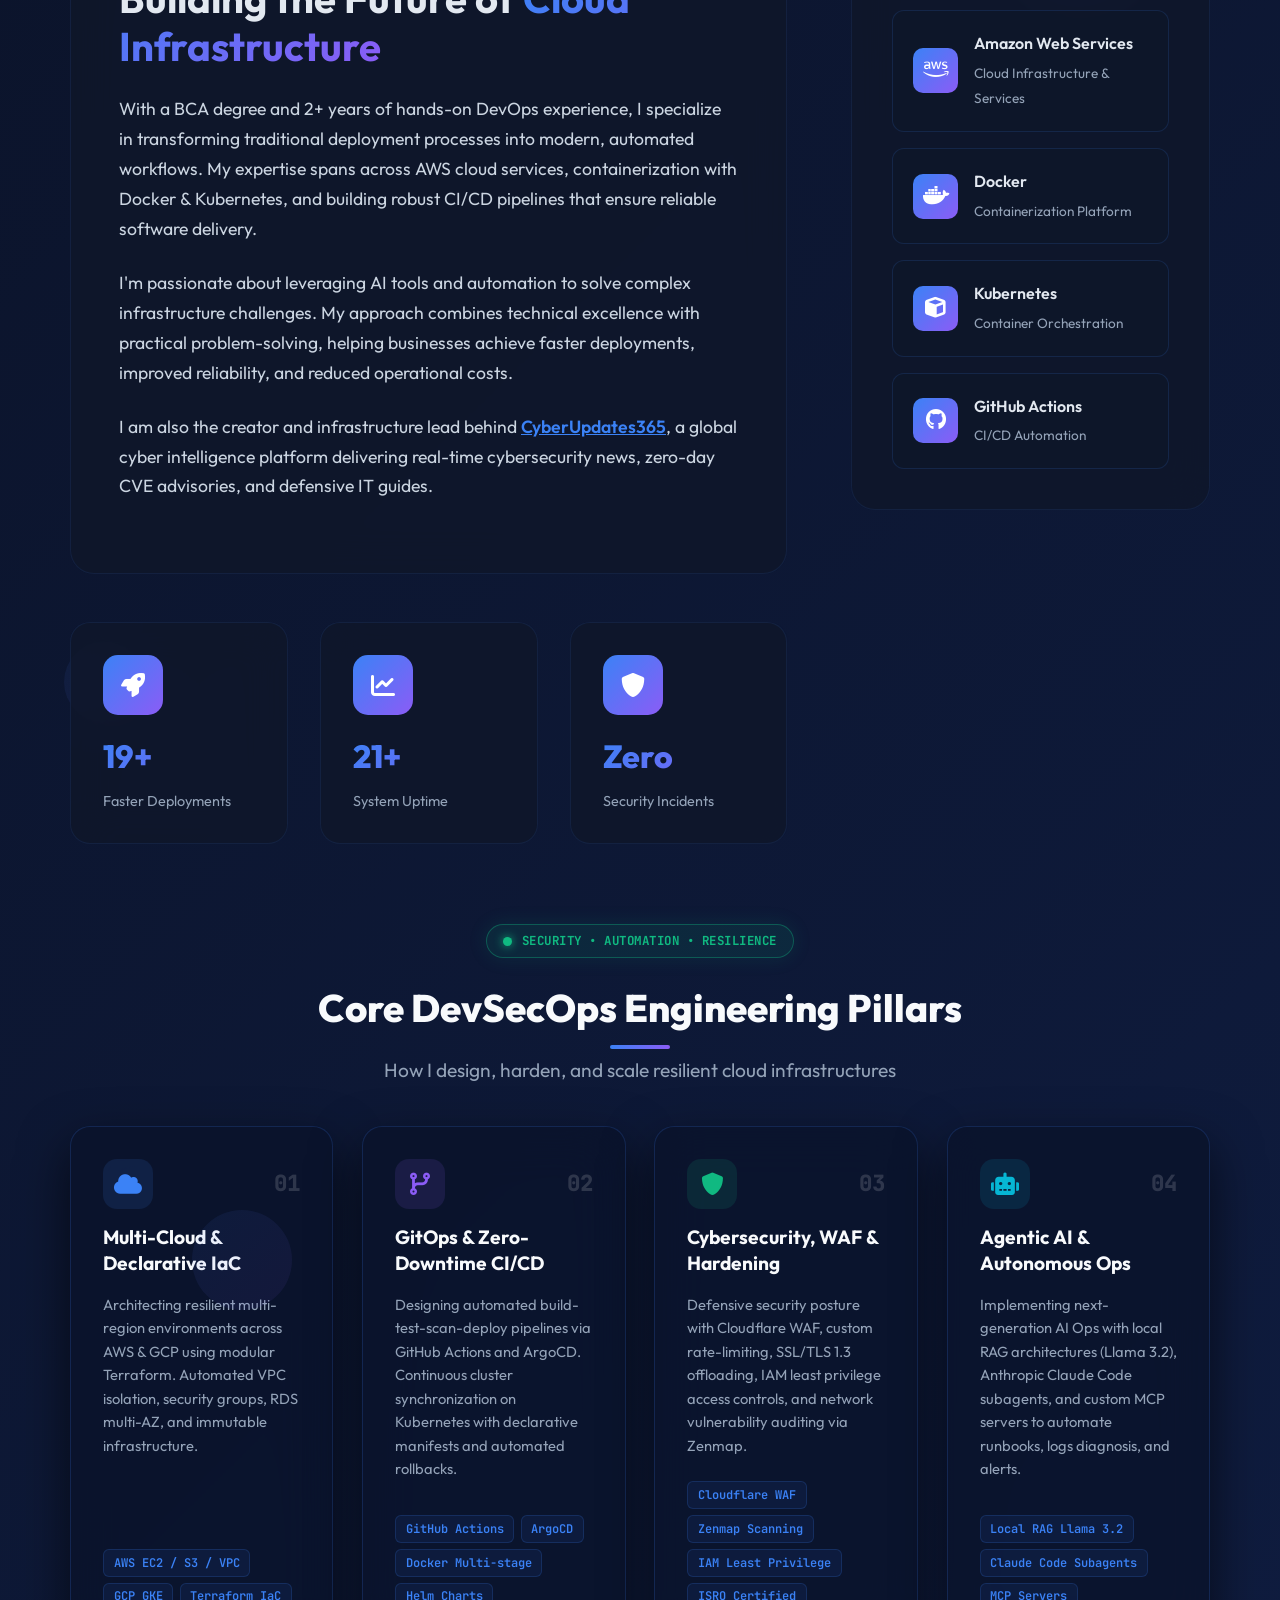
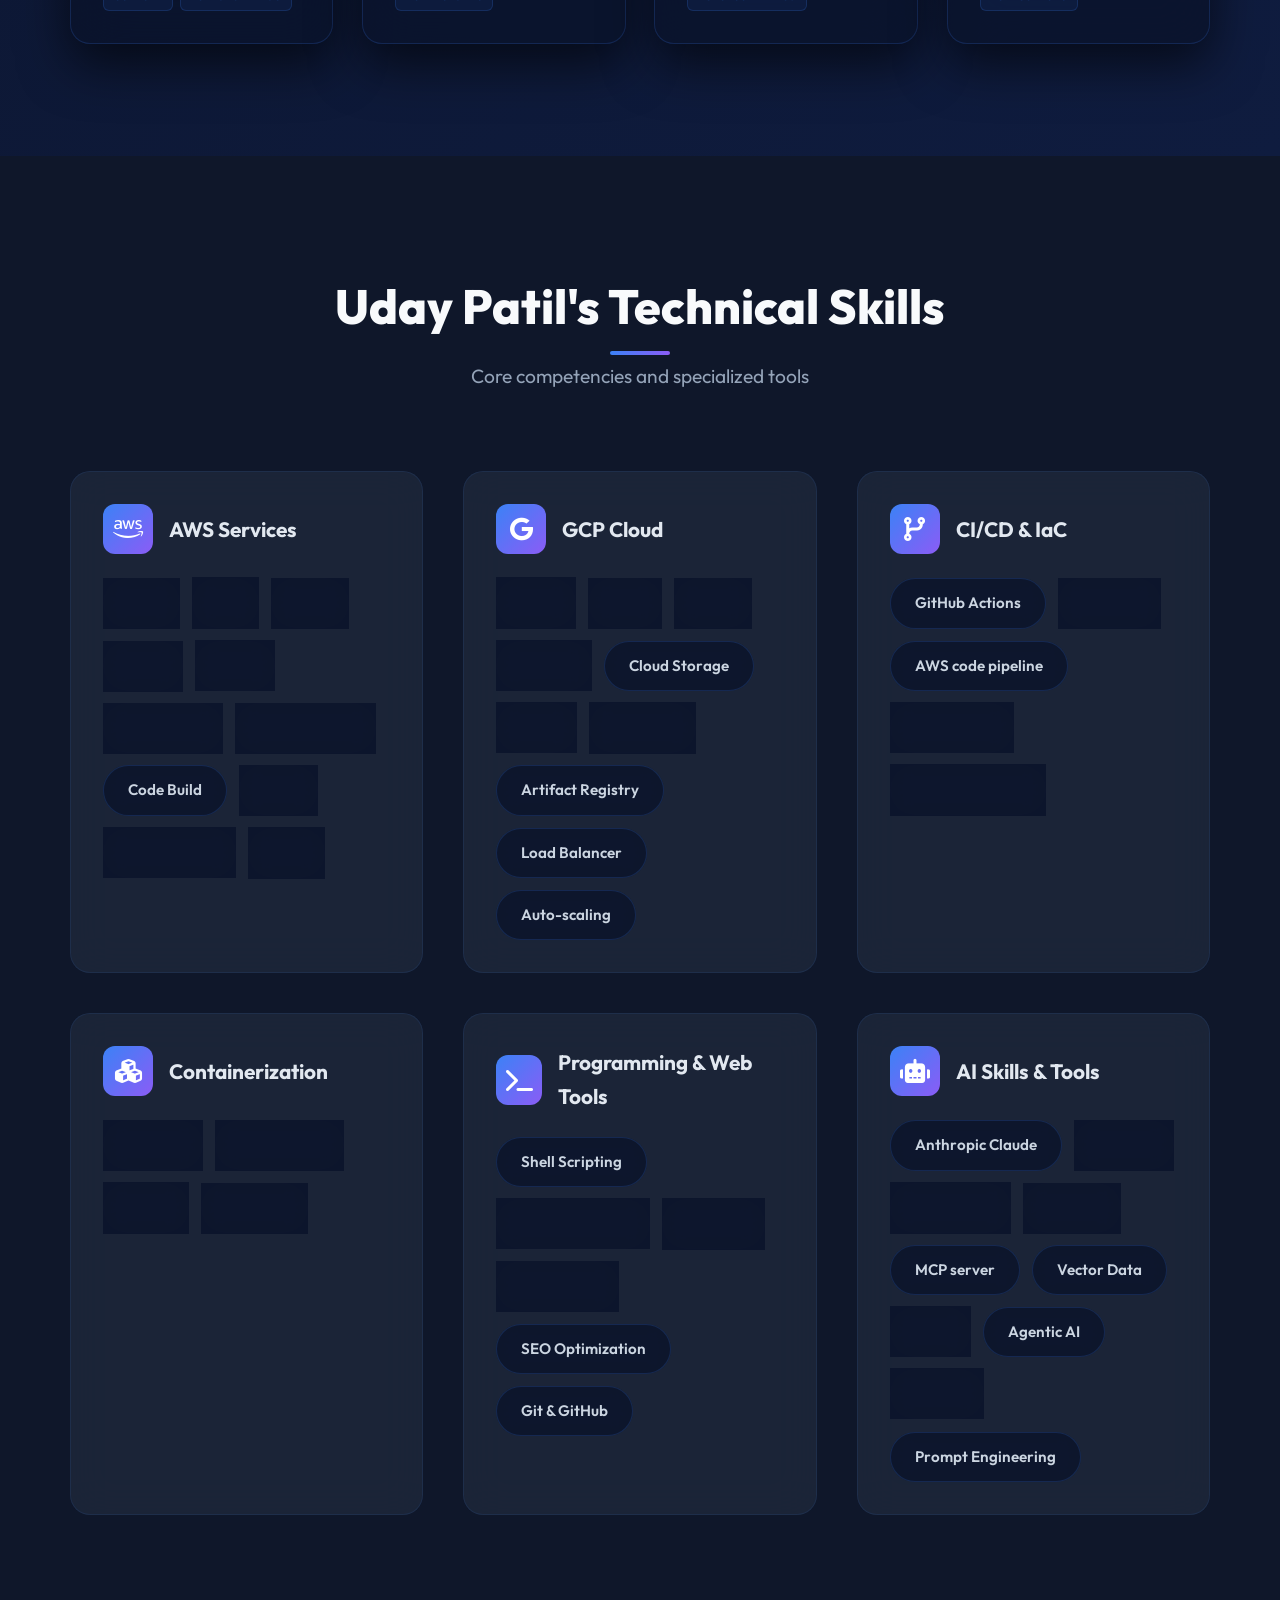
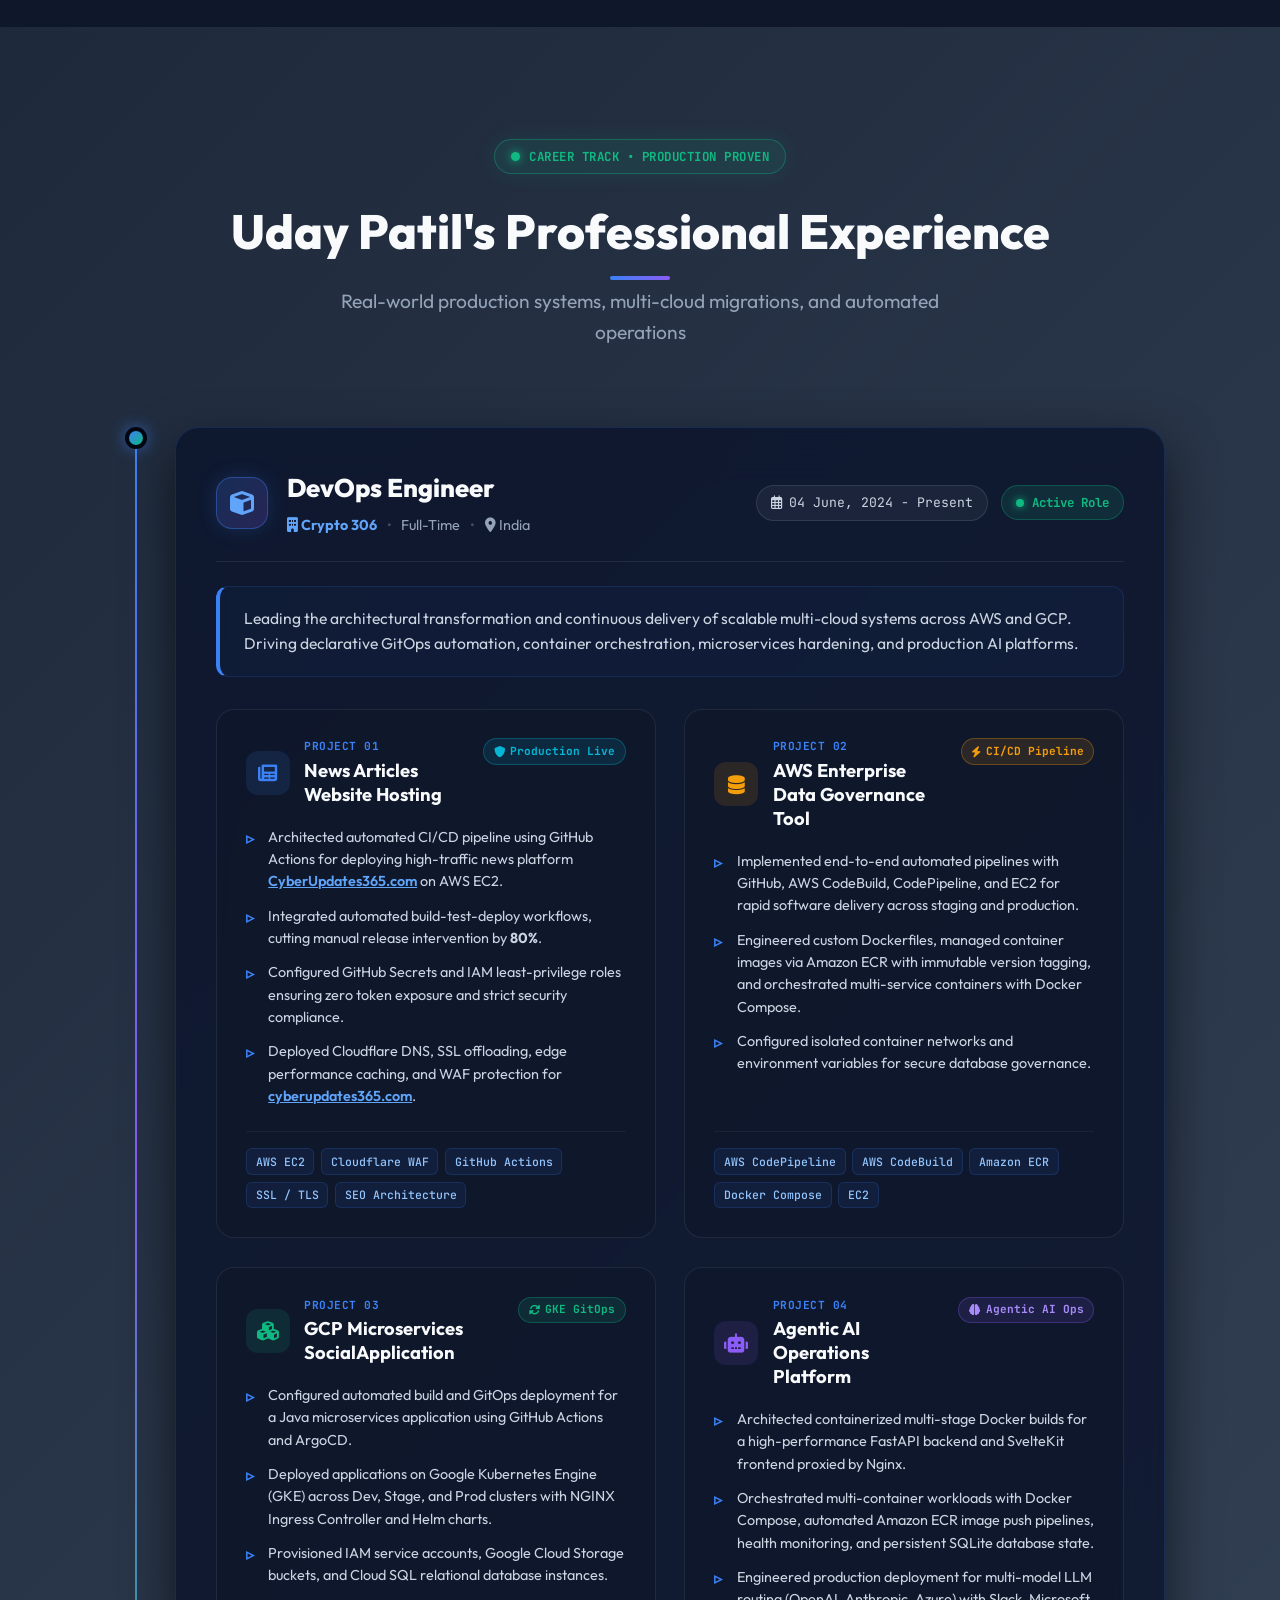
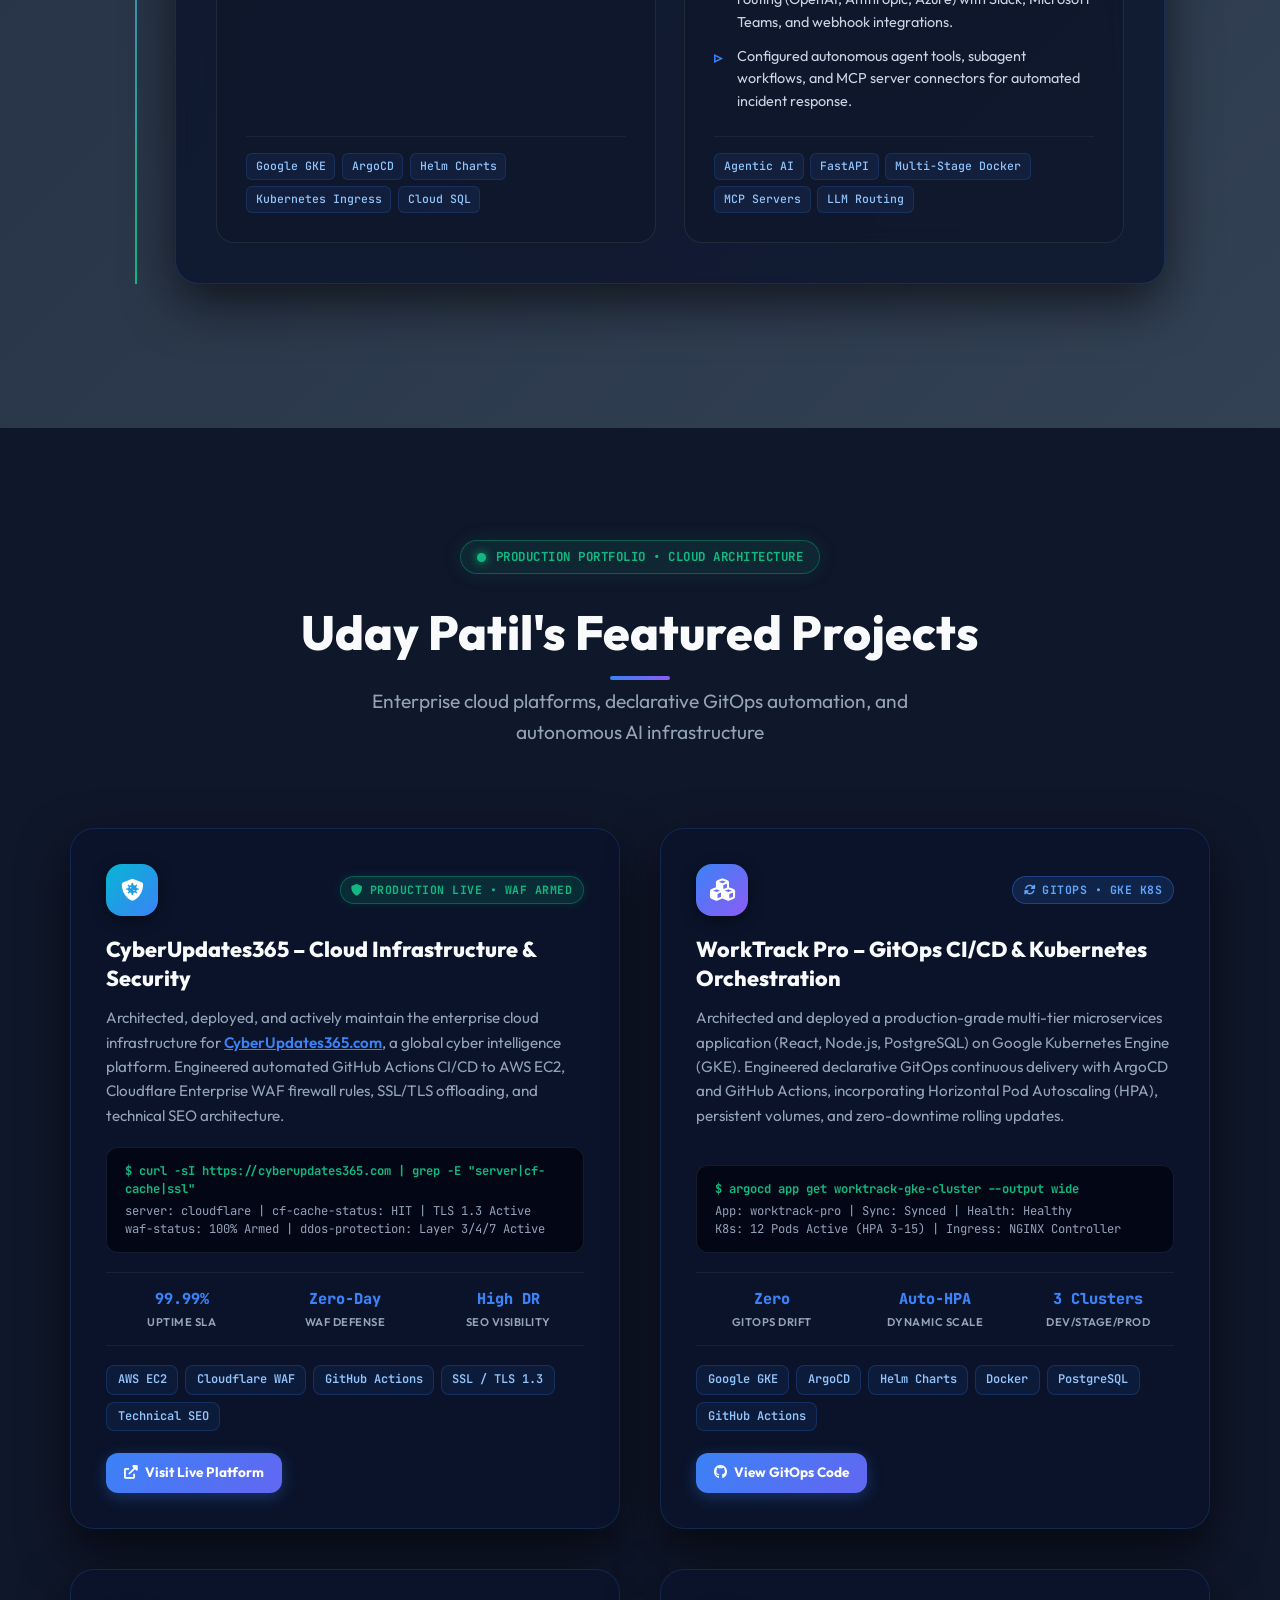
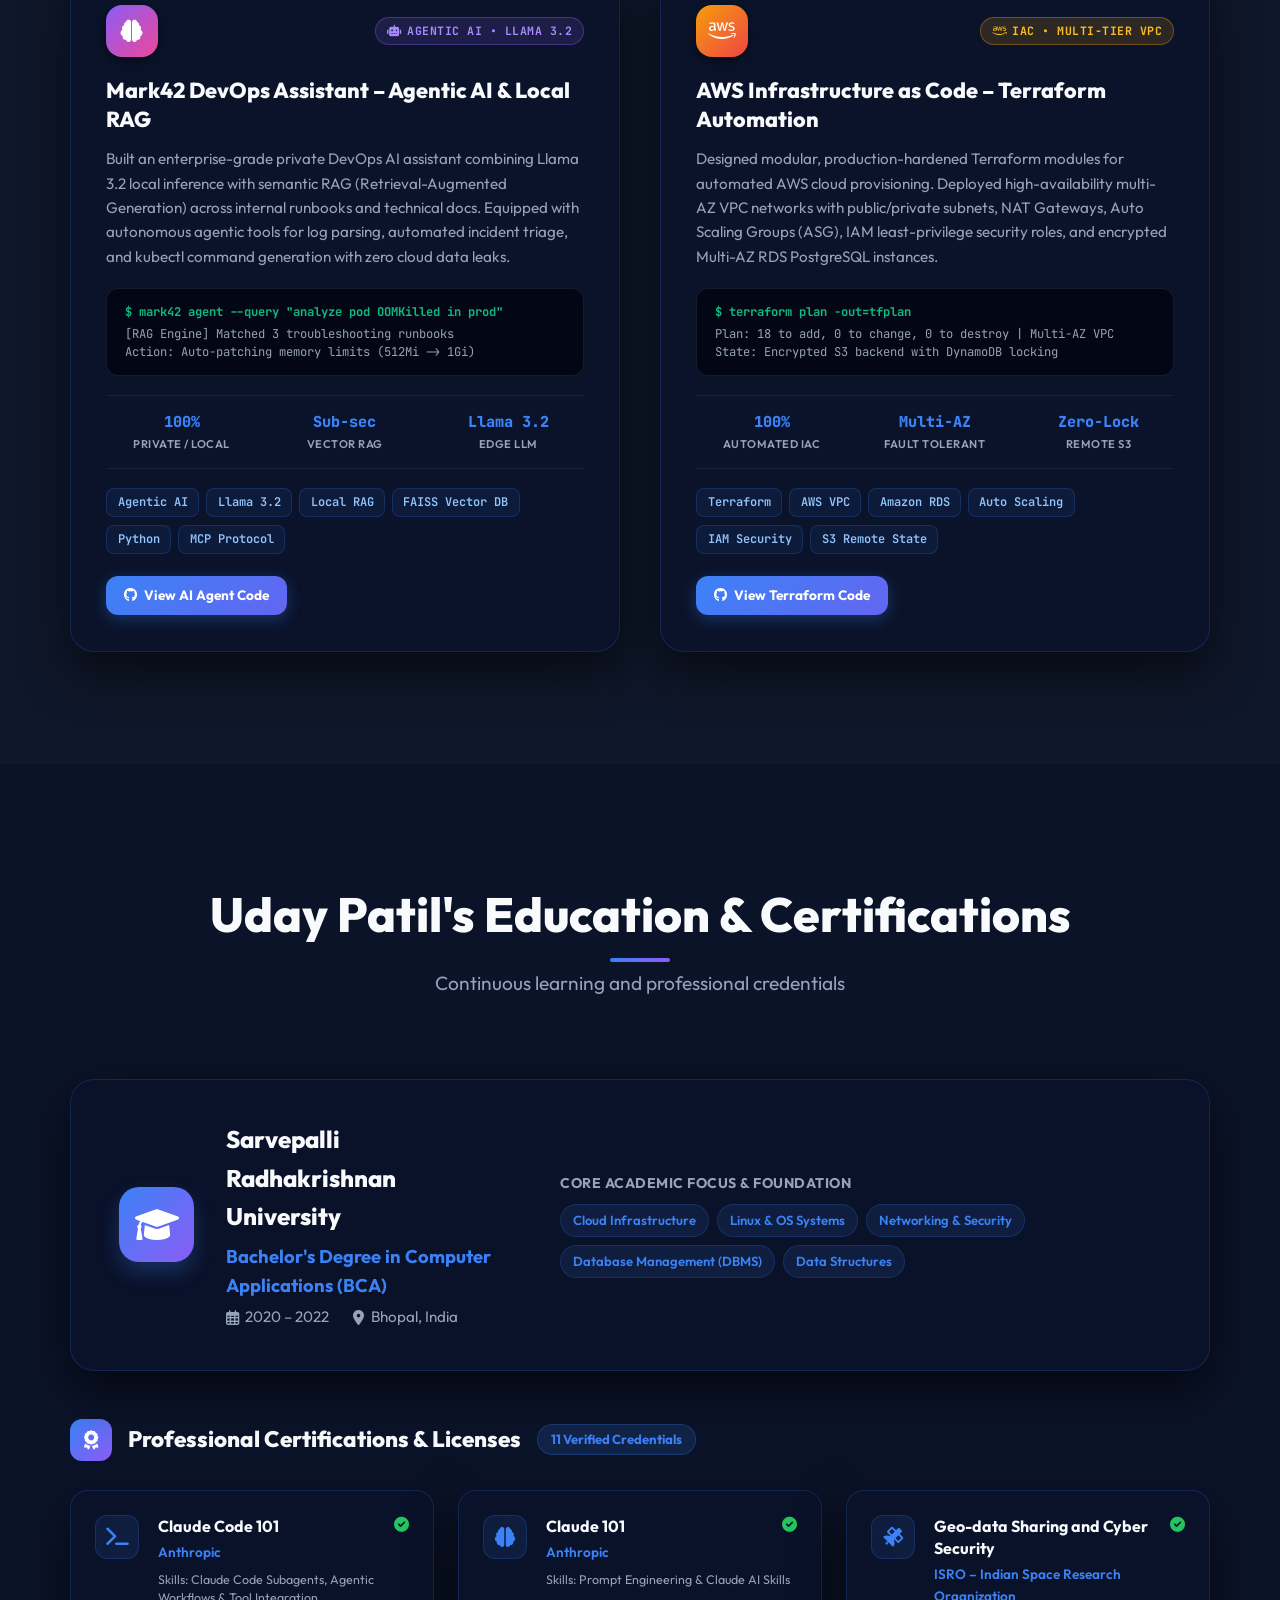
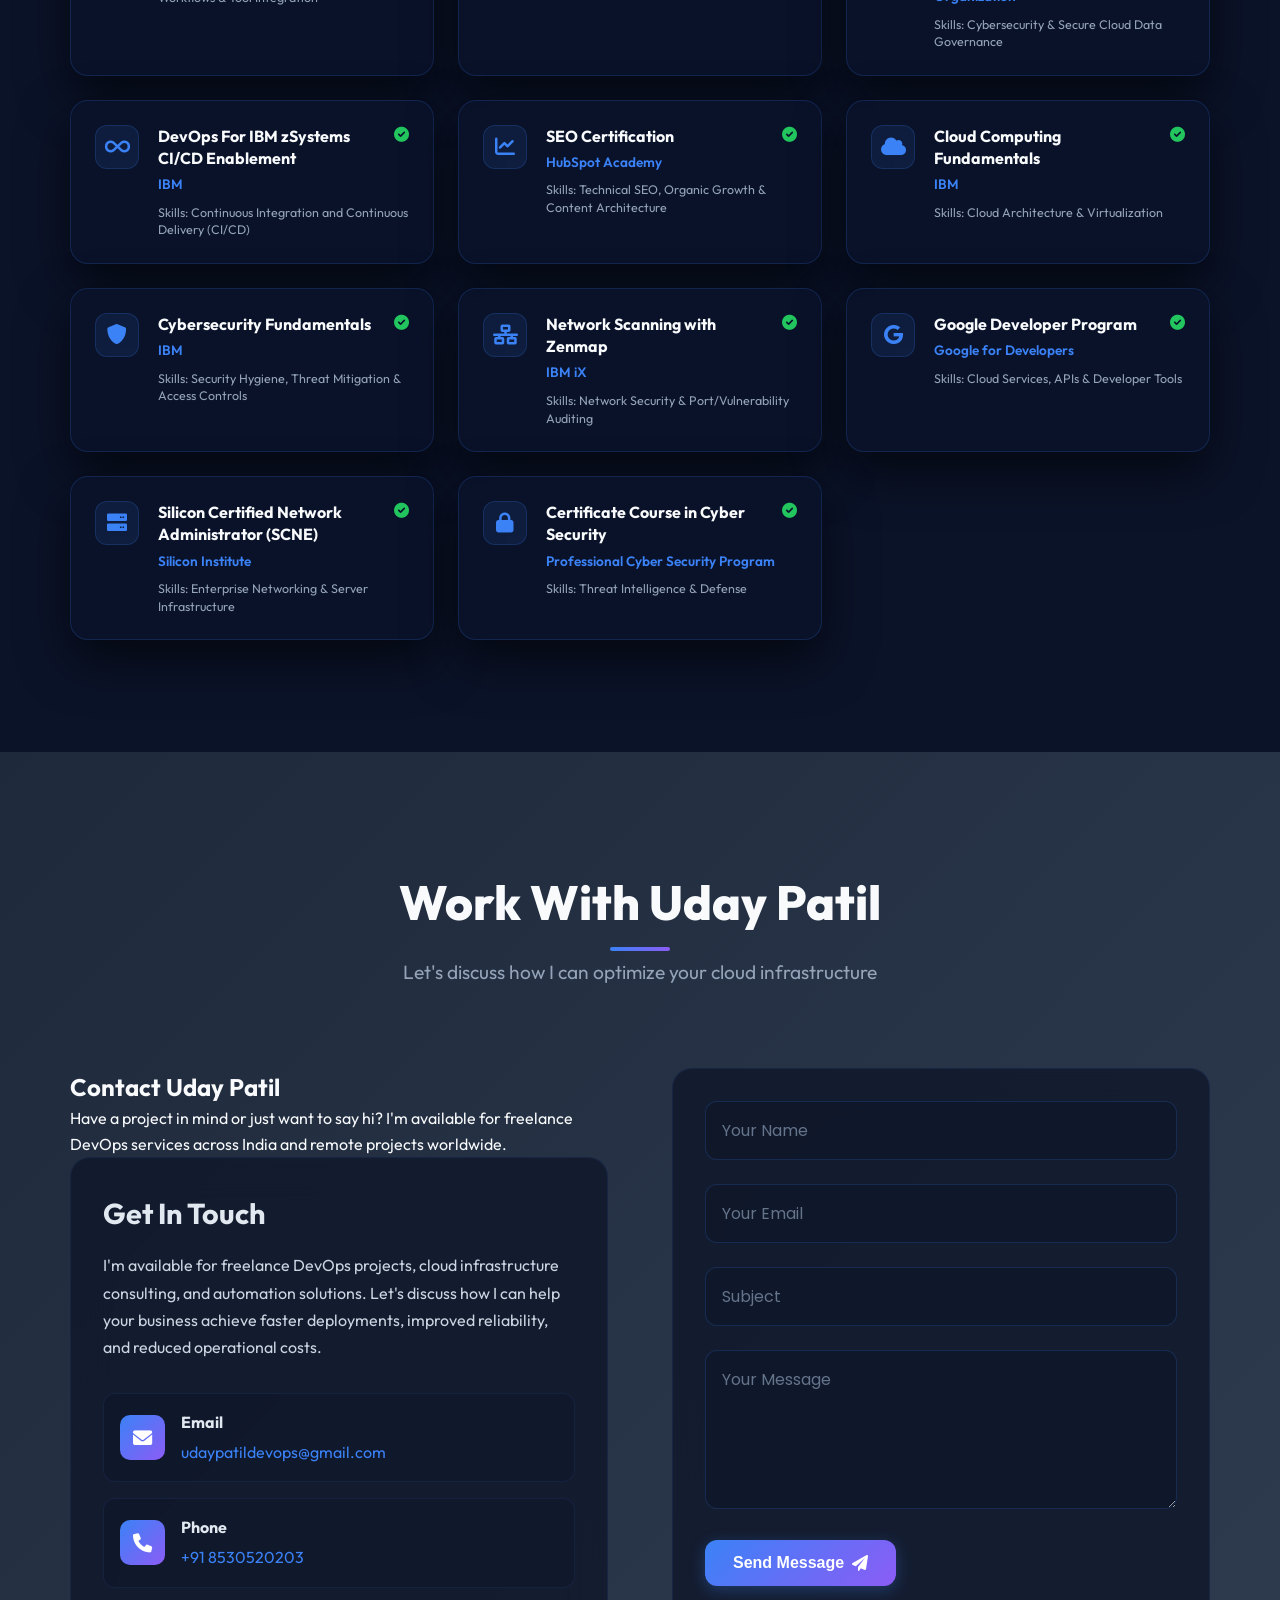
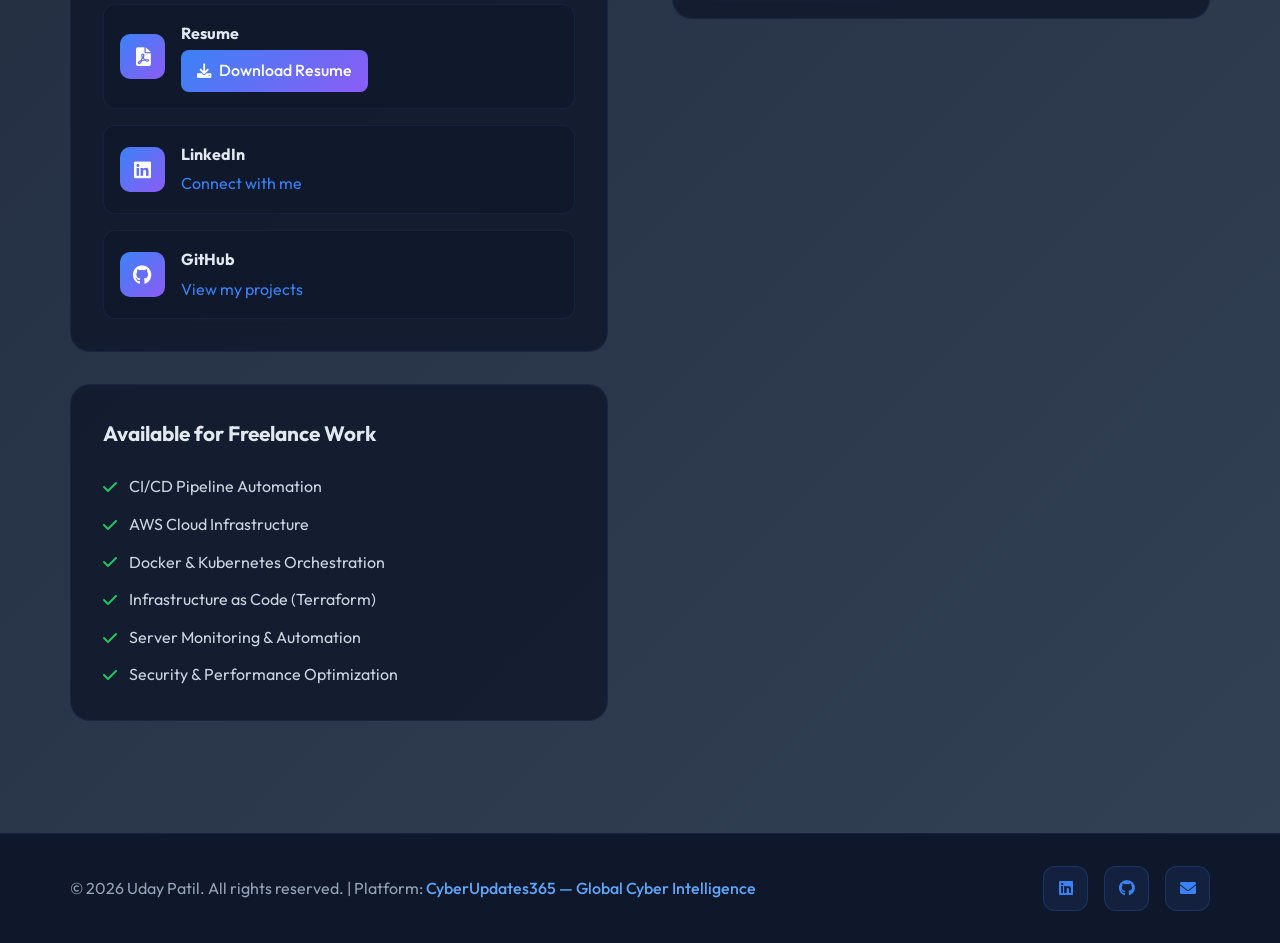
==== commit e555cca6: "feat(ui): redesign Featured Projects with interactive terminal previews, 3-metric impact bars, and m" ====
--- a/index.html
+++ b/index.html
@@ -1176,105 +1176,220 @@
     <section id="projects" class="projects">
         <div class="container">
             <div class="section-header">
+                <div class="cyber-status-pill" style="margin: 0 auto 1.2rem auto;">
+                    <span class="status-pulse-dot"></span>
+                    <span class="status-pill-text">PRODUCTION PORTFOLIO &bull; CLOUD ARCHITECTURE</span>
+                </div>
                 <h2 class="section-title">Uday Patil's Featured Projects</h2>
-                <p class="section-subtitle">Showcasing my best work in cloud automation and deployment</p>
+                <p class="section-subtitle">Enterprise cloud platforms, declarative GitOps automation, and autonomous AI infrastructure</p>
             </div>
             
             <div class="projects-grid">
                 
+                <!-- Project 1: CyberUpdates365 -->
                 <div class="project-card">
                     <div class="project-header">
-                        <div class="project-icon">
-                            <i class="fas fa-ship"></i>
+                        <div class="project-icon icon-cyan">
+                            <i class="fas fa-shield-virus"></i>
+                        </div>
+                        <span class="project-badge badge-cyber"><i class="fas fa-shield-alt"></i> PRODUCTION LIVE &bull; WAF ARMED</span>
+                    </div>
+                    <h3 class="project-title">CyberUpdates365 – Cloud Infrastructure &amp; Security</h3>
+                    <p class="project-description">
+                        Architected, deployed, and actively maintain the enterprise cloud infrastructure for <a href="https://cyberupdates365.com" target="_blank" rel="noopener" style="color: #3b82f6; font-weight: 600; text-decoration: underline;">CyberUpdates365.com</a>, a global cyber intelligence platform. Engineered automated GitHub Actions CI/CD to AWS EC2, Cloudflare Enterprise WAF firewall rules, SSL/TLS offloading, and technical SEO architecture.
+                    </p>
+
+                    <!-- Mini Architecture Terminal Snippet -->
+                    <div class="project-terminal-snippet">
+                        <span class="pt-cmd">$ curl -sI https://cyberupdates365.com | grep -E "server|cf-cache|ssl"</span>
+                        <span class="pt-out">server: cloudflare | cf-cache-status: HIT | TLS 1.3 Active</span>
+                        <span class="pt-out">waf-status: 100% Armed | ddos-protection: Layer 3/4/7 Active</span>
+                    </div>
+
+                    <!-- Metrics Bar -->
+                    <div class="project-metrics-bar">
+                        <div class="pm-item">
+                            <span class="pm-val">99.99%</span>
+                            <span class="pm-lbl">Uptime SLA</span>
+                        </div>
+                        <div class="pm-item">
+                            <span class="pm-val">Zero-Day</span>
+                            <span class="pm-lbl">WAF Defense</span>
+                        </div>
+                        <div class="pm-item">
+                            <span class="pm-val">High DR</span>
+                            <span class="pm-lbl">SEO Visibility</span>
+                        </div>
+                    </div>
+
+                    <div class="project-tech">
+                        <span class="tech-tag">AWS EC2</span>
+                        <span class="tech-tag">Cloudflare WAF</span>
+                        <span class="tech-tag">GitHub Actions</span>
+                        <span class="tech-tag">SSL / TLS 1.3</span>
+                        <span class="tech-tag">Technical SEO</span>
+                    </div>
+
+                    <div class="project-card-actions">
+                        <a href="https://cyberupdates365.com" target="_blank" rel="noopener" class="btn-project-cta">
+                            <i class="fas fa-external-link-alt"></i> Visit Live Platform
+                        </a>
+                    </div>
+                </div>
+
+                <!-- Project 2: WorkTrack Pro -->
+                <div class="project-card">
+                    <div class="project-header">
+                        <div class="project-icon icon-blue">
+                            <i class="fas fa-cubes"></i>
                         </div>
                         <span class="project-badge badge-gitops"><i class="fas fa-sync-alt"></i> GITOPS &bull; GKE K8S</span>
-                        <div class="project-links">
-                            <a href="#" class="project-link" title="View Code">
-                                <i class="fab fa-github"></i>
-                            </a>
-                        </div>
                     </div>
                     <h3 class="project-title">WorkTrack Pro – GitOps CI/CD &amp; Kubernetes Orchestration</h3>
                     <p class="project-description">
-                        Architected and deployed a production-grade microservices application (React, Node.js, PostgreSQL) on Google Kubernetes Engine (GKE).
-                        Engineered an automated GitOps CI/CD pipeline using GitHub Actions for Docker builds and ArgoCD for continuous cluster synchronization.
-                        Configured advanced Kubernetes resources including Horizontal Pod Autoscalers (HPA), Persistent Volume Claims (PVC), and Liveness probes for high availability.
+                        Architected and deployed a production-grade multi-tier microservices application (React, Node.js, PostgreSQL) on Google Kubernetes Engine (GKE). Engineered declarative GitOps continuous delivery with ArgoCD and GitHub Actions, incorporating Horizontal Pod Autoscaling (HPA), persistent volumes, and zero-downtime rolling updates.
                     </p>
+
+                    <!-- Mini Architecture Terminal Snippet -->
+                    <div class="project-terminal-snippet">
+                        <span class="pt-cmd">$ argocd app get worktrack-gke-cluster --output wide</span>
+                        <span class="pt-out">App: worktrack-pro | Sync: Synced | Health: Healthy</span>
+                        <span class="pt-out">K8s: 12 Pods Active (HPA 3-15) | Ingress: NGINX Controller</span>
+                    </div>
+
+                    <!-- Metrics Bar -->
+                    <div class="project-metrics-bar">
+                        <div class="pm-item">
+                            <span class="pm-val">Zero</span>
+                            <span class="pm-lbl">GitOps Drift</span>
+                        </div>
+                        <div class="pm-item">
+                            <span class="pm-val">Auto-HPA</span>
+                            <span class="pm-lbl">Dynamic Scale</span>
+                        </div>
+                        <div class="pm-item">
+                            <span class="pm-val">3 Clusters</span>
+                            <span class="pm-lbl">Dev/Stage/Prod</span>
+                        </div>
+                    </div>
+
                     <div class="project-tech">
-                        <span class="tech-tag">GKE</span>
+                        <span class="tech-tag">Google GKE</span>
                         <span class="tech-tag">ArgoCD</span>
+                        <span class="tech-tag">Helm Charts</span>
+                        <span class="tech-tag">Docker</span>
+                        <span class="tech-tag">PostgreSQL</span>
                         <span class="tech-tag">GitHub Actions</span>
                     </div>
-                </div>
-
+
+                    <div class="project-card-actions">
+                        <a href="https://github.com/uday077" target="_blank" rel="noopener" class="btn-project-cta">
+                            <i class="fab fa-github"></i> View GitOps Code
+                        </a>
+                    </div>
+                </div>
+
+                <!-- Project 3: Mark42 DevOps Assistant -->
                 <div class="project-card">
                     <div class="project-header">
-                        <div class="project-icon">
-                            <i class="fas fa-robot"></i>
+                        <div class="project-icon icon-purple">
+                            <i class="fas fa-brain"></i>
                         </div>
                         <span class="project-badge badge-ai"><i class="fas fa-robot"></i> AGENTIC AI &bull; LLAMA 3.2</span>
-                        <div class="project-links">
-                            <a href="#" class="project-link" title="View Code">
-                                <i class="fab fa-github"></i>
-                            </a>
-                        </div>
-                    </div>
-                    <h3 class="project-title">Mark42 DevOps Assistant – Agentic AI &amp; RAG Implementation</h3>
+                    </div>
+                    <h3 class="project-title">Mark42 DevOps Assistant – Agentic AI &amp; Local RAG</h3>
                     <p class="project-description">
-                        Developed a private, AI-powered DevOps assistant utilizing Llama 3.2 and Local RAG architecture to securely query technical documentation.
-                        Integrated Agentic AI capabilities to streamline routine operations, automate troubleshooting, and enhance productivity.
+                        Built an enterprise-grade private DevOps AI assistant combining Llama 3.2 local inference with semantic RAG (Retrieval-Augmented Generation) across internal runbooks and technical docs. Equipped with autonomous agentic tools for log parsing, automated incident triage, and kubectl command generation with zero cloud data leaks.
                     </p>
+
+                    <!-- Mini Architecture Terminal Snippet -->
+                    <div class="project-terminal-snippet">
+                        <span class="pt-cmd">$ mark42 agent --query "analyze pod OOMKilled in prod"</span>
+                        <span class="pt-out">[RAG Engine] Matched 3 troubleshooting runbooks</span>
+                        <span class="pt-out">Action: Auto-patching memory limits (512Mi -> 1Gi)</span>
+                    </div>
+
+                    <!-- Metrics Bar -->
+                    <div class="project-metrics-bar">
+                        <div class="pm-item">
+                            <span class="pm-val">100%</span>
+                            <span class="pm-lbl">Private / Local</span>
+                        </div>
+                        <div class="pm-item">
+                            <span class="pm-val">Sub-sec</span>
+                            <span class="pm-lbl">Vector RAG</span>
+                        </div>
+                        <div class="pm-item">
+                            <span class="pm-val">Llama 3.2</span>
+                            <span class="pm-lbl">Edge LLM</span>
+                        </div>
+                    </div>
+
                     <div class="project-tech">
                         <span class="tech-tag">Agentic AI</span>
                         <span class="tech-tag">Llama 3.2</span>
-                        <span class="tech-tag">RAG</span>
+                        <span class="tech-tag">Local RAG</span>
+                        <span class="tech-tag">FAISS Vector DB</span>
+                        <span class="tech-tag">Python</span>
+                        <span class="tech-tag">MCP Protocol</span>
+                    </div>
+
+                    <div class="project-card-actions">
+                        <a href="https://github.com/uday077" target="_blank" rel="noopener" class="btn-project-cta">
+                            <i class="fab fa-github"></i> View AI Agent Code
+                        </a>
                     </div>
                 </div>
                 
+                <!-- Project 4: AWS Infrastructure as Code -->
                 <div class="project-card">
                     <div class="project-header">
-                        <div class="project-icon">
-                            <i class="fas fa-shield-alt"></i>
-                        </div>
-                        <span class="project-badge badge-cyber"><i class="fas fa-shield-alt"></i> PRODUCTION LIVE &bull; WAF ARMED</span>
-                        <div class="project-links">
-                            <a href="https://cyberupdates365.com" class="project-link" target="_blank" rel="noopener" title="Visit CyberUpdates365 Live">
-                                <i class="fas fa-external-link-alt"></i>
-                            </a>
-                        </div>
-                    </div>
-                    <h3 class="project-title">CyberUpdates365 – Web Infrastructure, Cloudflare &amp; SEO</h3>
+                        <div class="project-icon icon-amber">
+                            <i class="fab fa-aws"></i>
+                        </div>
+                        <span class="project-badge badge-cloud"><i class="fab fa-aws"></i> IAC &bull; MULTI-TIER VPC</span>
+                    </div>
+                    <h3 class="project-title">AWS Infrastructure as Code – Terraform Automation</h3>
                     <p class="project-description">
-                        Architected, deployed, and manage <a href="https://cyberupdates365.com" target="_blank" rel="noopener" style="color: #3b82f6; font-weight: 600; text-decoration: underline;">CyberUpdates365.com</a>, a high-traffic global cyber intelligence and threat advisory platform. Implemented end-to-end Cloudflare DNS routing, SSL provisioning, WAF firewall protection, automated CI/CD deployment pipelines, and technical SEO architecture driving domain authority and search visibility.
+                        Designed modular, production-hardened Terraform modules for automated AWS cloud provisioning. Deployed high-availability multi-AZ VPC networks with public/private subnets, NAT Gateways, Auto Scaling Groups (ASG), IAM least-privilege security roles, and encrypted Multi-AZ RDS PostgreSQL instances.
                     </p>
-                    <div class="project-tech">
-                        <span class="tech-tag">CyberUpdates365</span>
-                        <span class="tech-tag">Cloudflare WAF</span>
-                        <span class="tech-tag">DNS &amp; SSL</span>
-                        <span class="tech-tag">SEO Architecture</span>
-                    </div>
-                </div>
-                
-                <div class="project-card">
-                    <div class="project-header">
-                        <div class="project-icon">
-                            <i class="fab fa-aws"></i>
-                        </div>
-                        <span class="project-badge badge-cloud"><i class="fab fa-aws"></i> IAC &bull; MULTI-TIER VPC</span>
-                        <div class="project-links">
-                            <a href="#" class="project-link" title="View Code">
-                                <i class="fab fa-github"></i>
-                            </a>
-                        </div>
-                    </div>
-                    <h3 class="project-title">AWS Infrastructure as Code – Terraform</h3>
-                    <p class="project-description">
-                        Authored and executed Terraform scripts to automate the provisioning of scalable AWS resources, including VPCs, EC2 instances, and RDS databases.
-                    </p>
+
+                    <!-- Mini Architecture Terminal Snippet -->
+                    <div class="project-terminal-snippet">
+                        <span class="pt-cmd">$ terraform plan -out=tfplan</span>
+                        <span class="pt-out">Plan: 18 to add, 0 to change, 0 to destroy | Multi-AZ VPC</span>
+                        <span class="pt-out">State: Encrypted S3 backend with DynamoDB locking</span>
+                    </div>
+
+                    <!-- Metrics Bar -->
+                    <div class="project-metrics-bar">
+                        <div class="pm-item">
+                            <span class="pm-val">100%</span>
+                            <span class="pm-lbl">Automated IaC</span>
+                        </div>
+                        <div class="pm-item">
+                            <span class="pm-val">Multi-AZ</span>
+                            <span class="pm-lbl">Fault Tolerant</span>
+                        </div>
+                        <div class="pm-item">
+                            <span class="pm-val">Zero-Lock</span>
+                            <span class="pm-lbl">Remote S3</span>
+                        </div>
+                    </div>
+
                     <div class="project-tech">
                         <span class="tech-tag">Terraform</span>
-                        <span class="tech-tag">AWS</span>
-                        <span class="tech-tag">IaC</span>
+                        <span class="tech-tag">AWS VPC</span>
+                        <span class="tech-tag">Amazon RDS</span>
+                        <span class="tech-tag">Auto Scaling</span>
+                        <span class="tech-tag">IAM Security</span>
+                        <span class="tech-tag">S3 Remote State</span>
+                    </div>
+
+                    <div class="project-card-actions">
+                        <a href="https://github.com/uday077" target="_blank" rel="noopener" class="btn-project-cta">
+                            <i class="fab fa-github"></i> View Terraform Code
+                        </a>
                     </div>
                 </div>
 
--- a/styles.css
+++ b/styles.css
@@ -2533,116 +2533,63 @@
 
 .projects-grid {
     display: grid;
-    grid-template-columns: repeat(auto-fit, minmax(300px, 1fr));
-    gap: 2rem;
+    grid-template-columns: repeat(auto-fit, minmax(460px, 1fr));
+    gap: 2.2rem;
 }
 
 .project-card {
     background: var(--card-bg);
     backdrop-filter: blur(25px);
-    padding: 2.5rem;
+    padding: 2.2rem;
     border-radius: 24px;
     border: 1px solid var(--card-border);
     transition: all 0.4s cubic-bezier(0.4, 0, 0.2, 1);
     position: relative;
     overflow: hidden;
     box-shadow: var(--shadow);
+    display: flex;
+    flex-direction: column;
+    justify-content: space-between;
 }
 
 .project-card:hover {
-    transform: translateY(-12px) scale(1.02);
-    border-color: rgba(59, 130, 246, 0.4);
-    box-shadow: 0 30px 60px rgba(0, 0, 0, 0.4);
-}
-
-.project-card::before {
-    content: '';
-    position: absolute;
-    top: 0;
-    left: 0;
-    width: 100%;
-    height: 4px;
-    background: linear-gradient(90deg, var(--accent-primary), var(--accent-secondary), var(--accent-tertiary));
-    opacity: 0;
-    transition: opacity 0.3s ease;
-}
-
-.project-card:hover::before {
-    opacity: 1;
-}
-
-.project-card::before {
-    content: '';
-    position: absolute;
-    top: 0;
-    left: 0;
-    right: 0;
-    bottom: 0;
-    background: linear-gradient(135deg, rgba(59, 130, 246, 0.05), rgba(139, 92, 246, 0.05));
-    opacity: 0;
-    transition: opacity 0.3s ease;
-}
-
-.project-card:hover::before {
-    opacity: 1;
-}
-
-.project-card:hover {
-    transform: translateY(-10px);
-    border-color: rgba(59, 130, 246, 0.3);
-    box-shadow: 0 20px 40px rgba(0, 0, 0, 0.3);
+    transform: translateY(-8px);
+    border-color: rgba(59, 130, 246, 0.45);
+    box-shadow: 0 25px 60px rgba(0, 0, 0, 0.6), 0 0 30px rgba(59, 130, 246, 0.15);
 }
 
 .project-header {
     display: flex;
     justify-content: space-between;
     align-items: center;
-    margin-bottom: 1.5rem;
+    margin-bottom: 1.2rem;
     position: relative;
     z-index: 2;
 }
 
 .project-icon {
-    width: 60px;
-    height: 60px;
-    background: linear-gradient(135deg, #3b82f6, #8b5cf6);
-    border-radius: 15px;
+    width: 52px;
+    height: 52px;
+    border-radius: 16px;
     display: flex;
     align-items: center;
     justify-content: center;
     color: white;
-    font-size: 1.5rem;
-}
-
-.project-links {
-    display: flex;
-    gap: 0.5rem;
-}
-
-.project-link {
-    width: 35px;
-    height: 35px;
-    background: rgba(59, 130, 246, 0.1);
-    border-radius: 8px;
-    display: flex;
-    align-items: center;
-    justify-content: center;
-    color: #3b82f6;
-    text-decoration: none;
-    transition: all 0.3s ease;
-    border: 1px solid rgba(59, 130, 246, 0.2);
-}
-
-.project-link:hover {
-    background: #3b82f6;
-    color: white;
-    transform: translateY(-2px);
-}
+    font-size: 1.4rem;
+    box-shadow: 0 4px 15px rgba(0, 0, 0, 0.4);
+}
+
+.icon-cyan { background: linear-gradient(135deg, #06b6d4, #3b82f6); }
+.icon-blue { background: linear-gradient(135deg, #3b82f6, #8b5cf6); }
+.icon-purple { background: linear-gradient(135deg, #8b5cf6, #ec4899); }
+.icon-amber { background: linear-gradient(135deg, #f59e0b, #ef4444); }
 
 .project-title {
-    font-size: 1.3rem;
-    color: #e2e8f0;
-    margin-bottom: 1rem;
+    font-size: 1.35rem;
+    font-weight: 800;
+    color: var(--text-primary);
+    margin-bottom: 0.8rem;
+    line-height: 1.35;
     position: relative;
     z-index: 2;
 }
@@ -2650,33 +2597,152 @@
 .project-description {
     color: #94a3b8;
     line-height: 1.6;
-    margin-bottom: 1.5rem;
+    font-size: 0.95rem;
+    margin-bottom: 1.2rem;
     position: relative;
     z-index: 2;
+    flex-grow: 1;
+}
+
+/* Mini Architecture Terminal Inside Project Card */
+.project-terminal-snippet {
+    background: rgba(3, 7, 18, 0.85);
+    border: 1px solid rgba(255, 255, 255, 0.08);
+    border-radius: 12px;
+    padding: 0.85rem 1.1rem;
+    margin-bottom: 1.2rem;
+    font-family: 'JetBrains Mono', monospace;
+    font-size: 0.76rem;
+    line-height: 1.5;
+    position: relative;
+    z-index: 2;
+    overflow-x: auto;
+}
+
+.pt-cmd {
+    color: #10b981;
+    font-weight: 700;
+    display: block;
+    margin-bottom: 0.25rem;
+}
+
+.pt-out {
+    color: #94a3b8;
+    display: block;
+}
+
+/* Project Key Metrics Bar */
+.project-metrics-bar {
+    display: grid;
+    grid-template-columns: repeat(3, 1fr);
+    gap: 0.8rem;
+    padding: 0.85rem 0;
+    margin-bottom: 1.2rem;
+    border-top: 1px solid rgba(255, 255, 255, 0.06);
+    border-bottom: 1px solid rgba(255, 255, 255, 0.06);
+    position: relative;
+    z-index: 2;
+}
+
+.pm-item {
+    text-align: center;
+}
+
+.pm-val {
+    display: block;
+    font-family: 'JetBrains Mono', monospace;
+    font-size: 0.95rem;
+    font-weight: 800;
+    color: var(--accent-primary);
+}
+
+.pm-lbl {
+    display: block;
+    font-size: 0.7rem;
+    color: var(--text-muted);
+    font-weight: 600;
+    text-transform: uppercase;
+    letter-spacing: 0.5px;
+    margin-top: 0.15rem;
 }
 
 .project-tech {
     display: flex;
     flex-wrap: wrap;
-    gap: 0.5rem;
+    gap: 0.45rem;
+    margin-bottom: 1.4rem;
     position: relative;
     z-index: 2;
 }
 
 .tech-tag {
-    background: rgba(59, 130, 246, 0.1);
-    color: #3b82f6;
-    padding: 0.5rem 1rem;
-    border-radius: 20px;
-    font-size: 0.85rem;
+    background: rgba(59, 130, 246, 0.08);
+    color: #93c5fd;
+    padding: 0.25rem 0.65rem;
+    border-radius: 8px;
+    font-size: 0.75rem;
+    font-family: 'JetBrains Mono', monospace;
     font-weight: 600;
     border: 1px solid rgba(59, 130, 246, 0.2);
     transition: all 0.3s ease;
 }
 
 .tech-tag:hover {
-    background: #3b82f6;
+    background: var(--accent-primary);
     color: white;
+    border-color: var(--accent-primary);
+}
+
+/* Action CTA Buttons */
+.project-card-actions {
+    display: flex;
+    align-items: center;
+    gap: 0.8rem;
+    margin-top: auto;
+    position: relative;
+    z-index: 2;
+}
+
+.btn-project-cta {
+    display: inline-flex;
+    align-items: center;
+    gap: 0.45rem;
+    background: linear-gradient(135deg, #3b82f6, #6366f1);
+    color: white;
+    padding: 0.55rem 1.1rem;
+    border-radius: 12px;
+    font-size: 0.85rem;
+    font-weight: 700;
+    text-decoration: none;
+    transition: all 0.3s ease;
+    box-shadow: 0 4px 15px rgba(59, 130, 246, 0.3);
+}
+
+.btn-project-cta:hover {
+    transform: translateY(-2px);
+    box-shadow: 0 6px 20px rgba(59, 130, 246, 0.5);
+    color: white;
+}
+
+.btn-project-secondary {
+    display: inline-flex;
+    align-items: center;
+    gap: 0.45rem;
+    background: rgba(255, 255, 255, 0.05);
+    color: var(--text-secondary);
+    padding: 0.55rem 1rem;
+    border-radius: 12px;
+    font-size: 0.85rem;
+    font-weight: 600;
+    text-decoration: none;
+    border: 1px solid rgba(255, 255, 255, 0.1);
+    transition: all 0.3s ease;
+}
+
+.btn-project-secondary:hover {
+    background: rgba(255, 255, 255, 0.1);
+    color: white;
+    transform: translateY(-2px);
 }
 
 
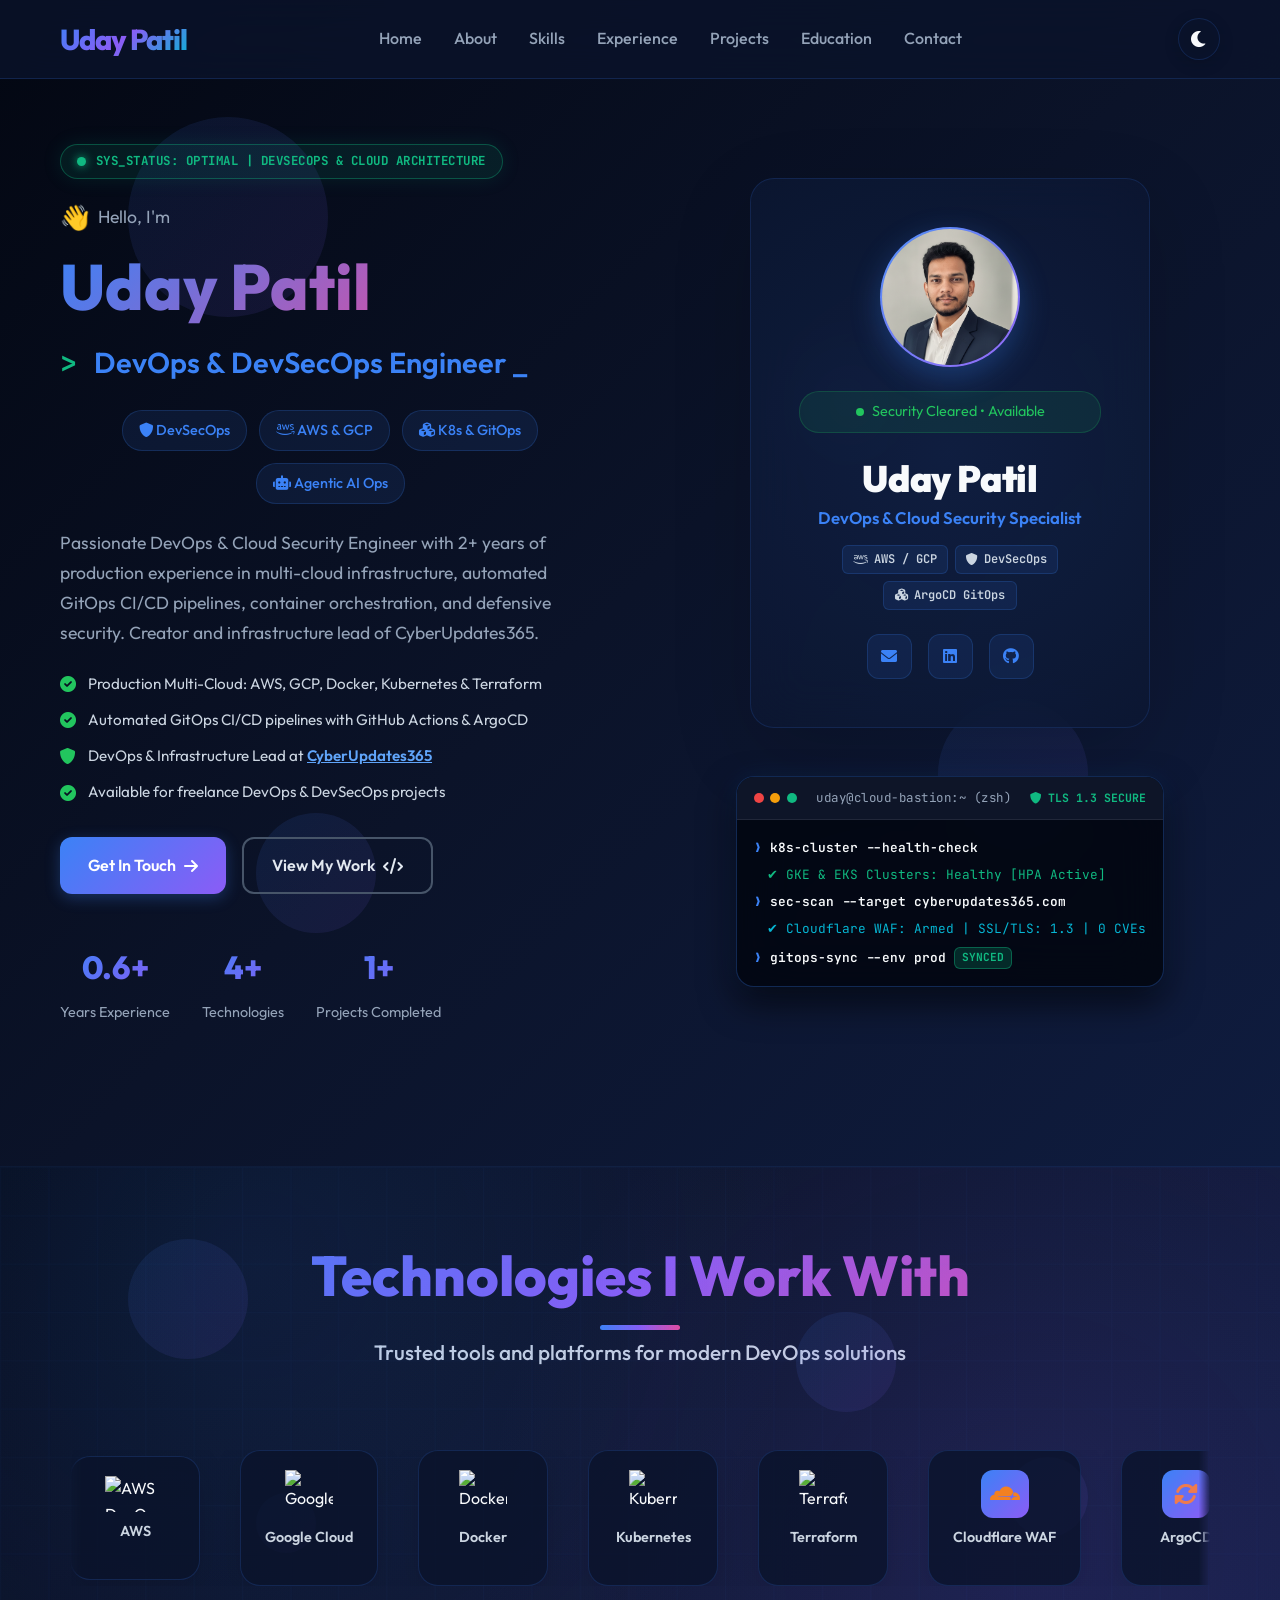
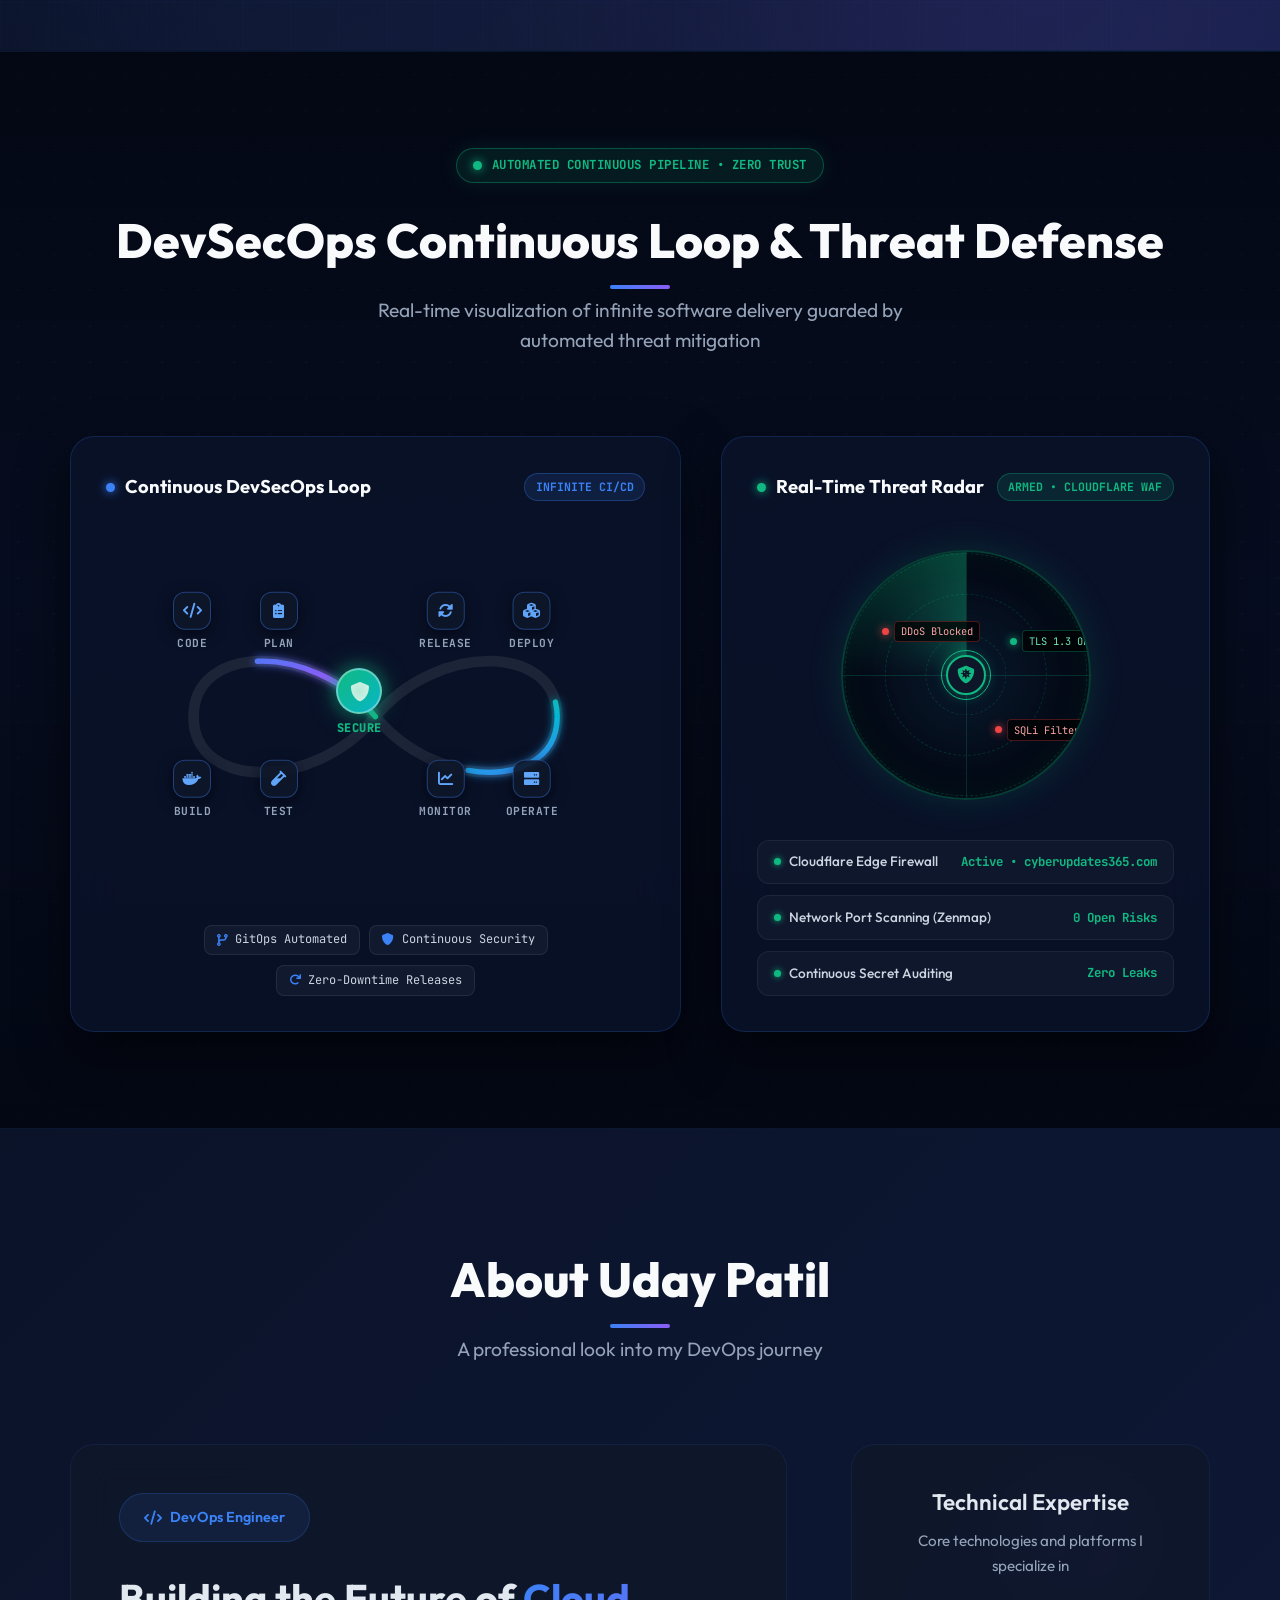
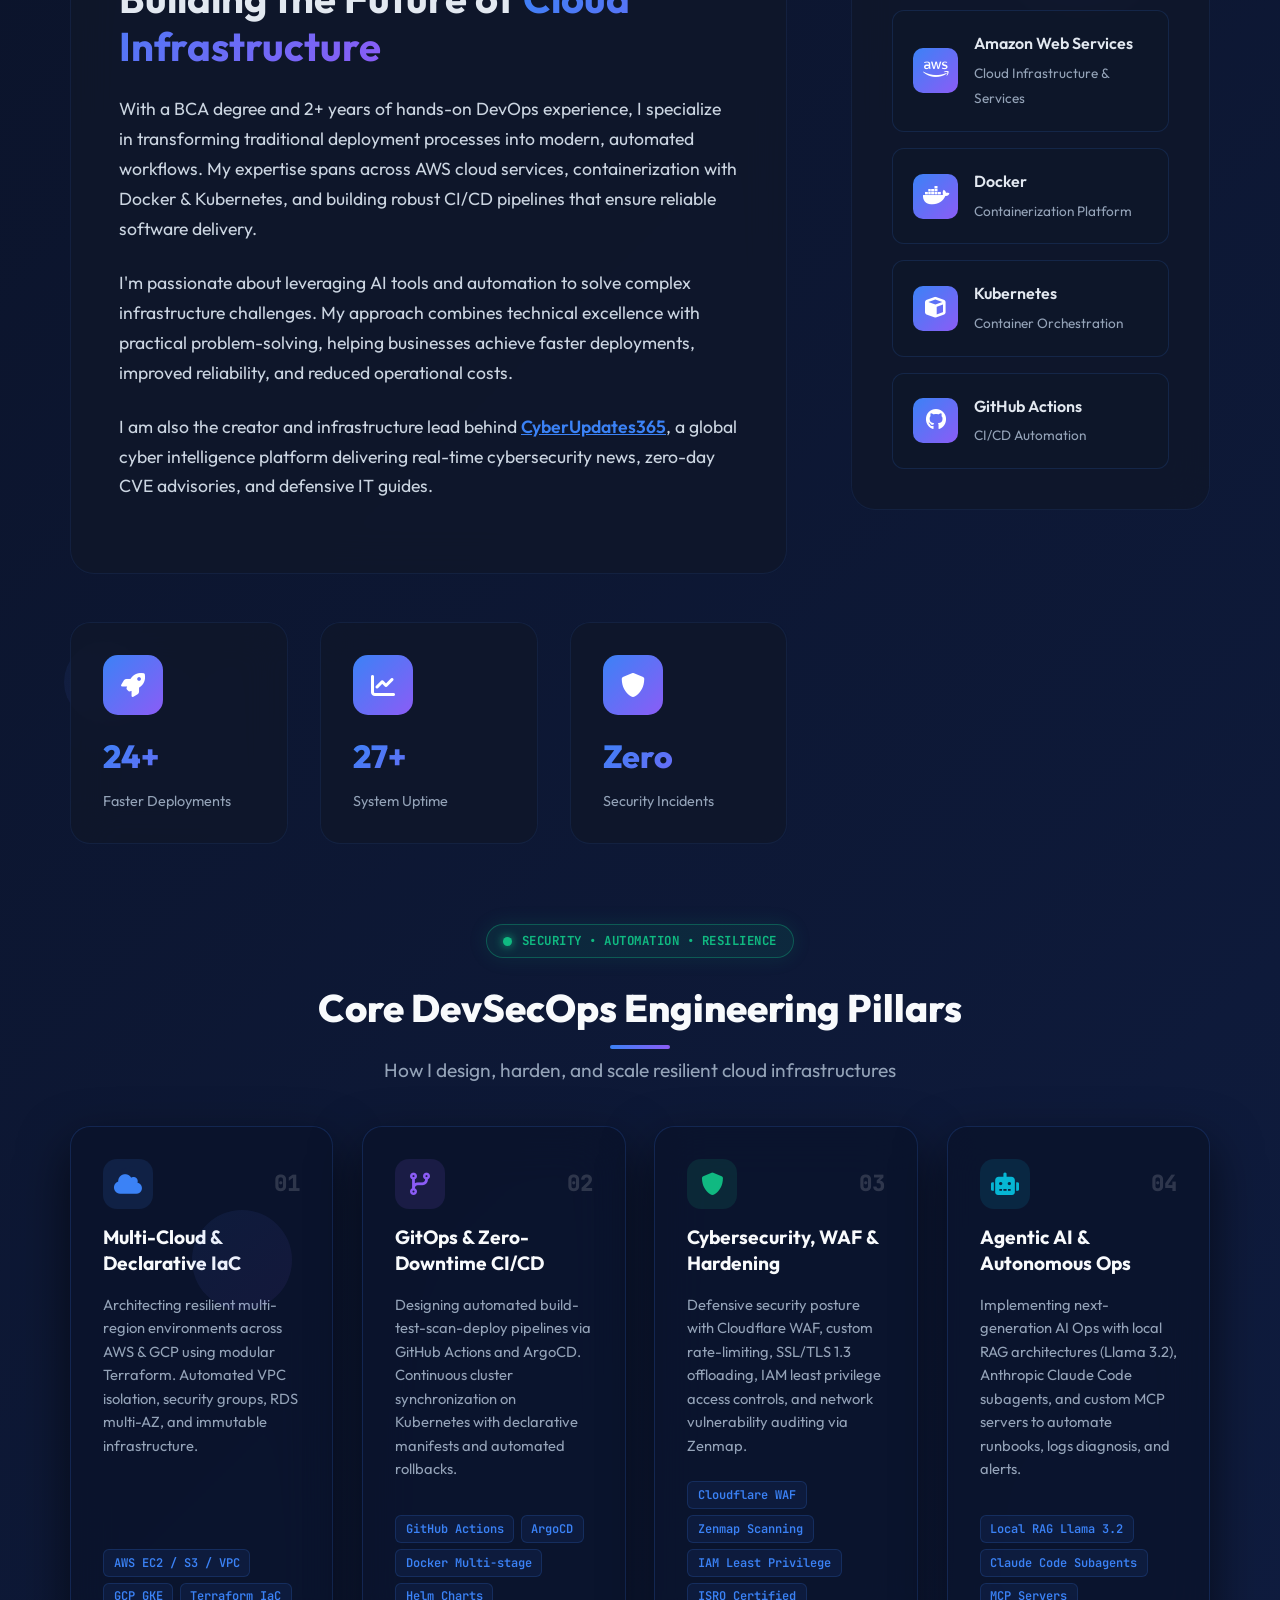
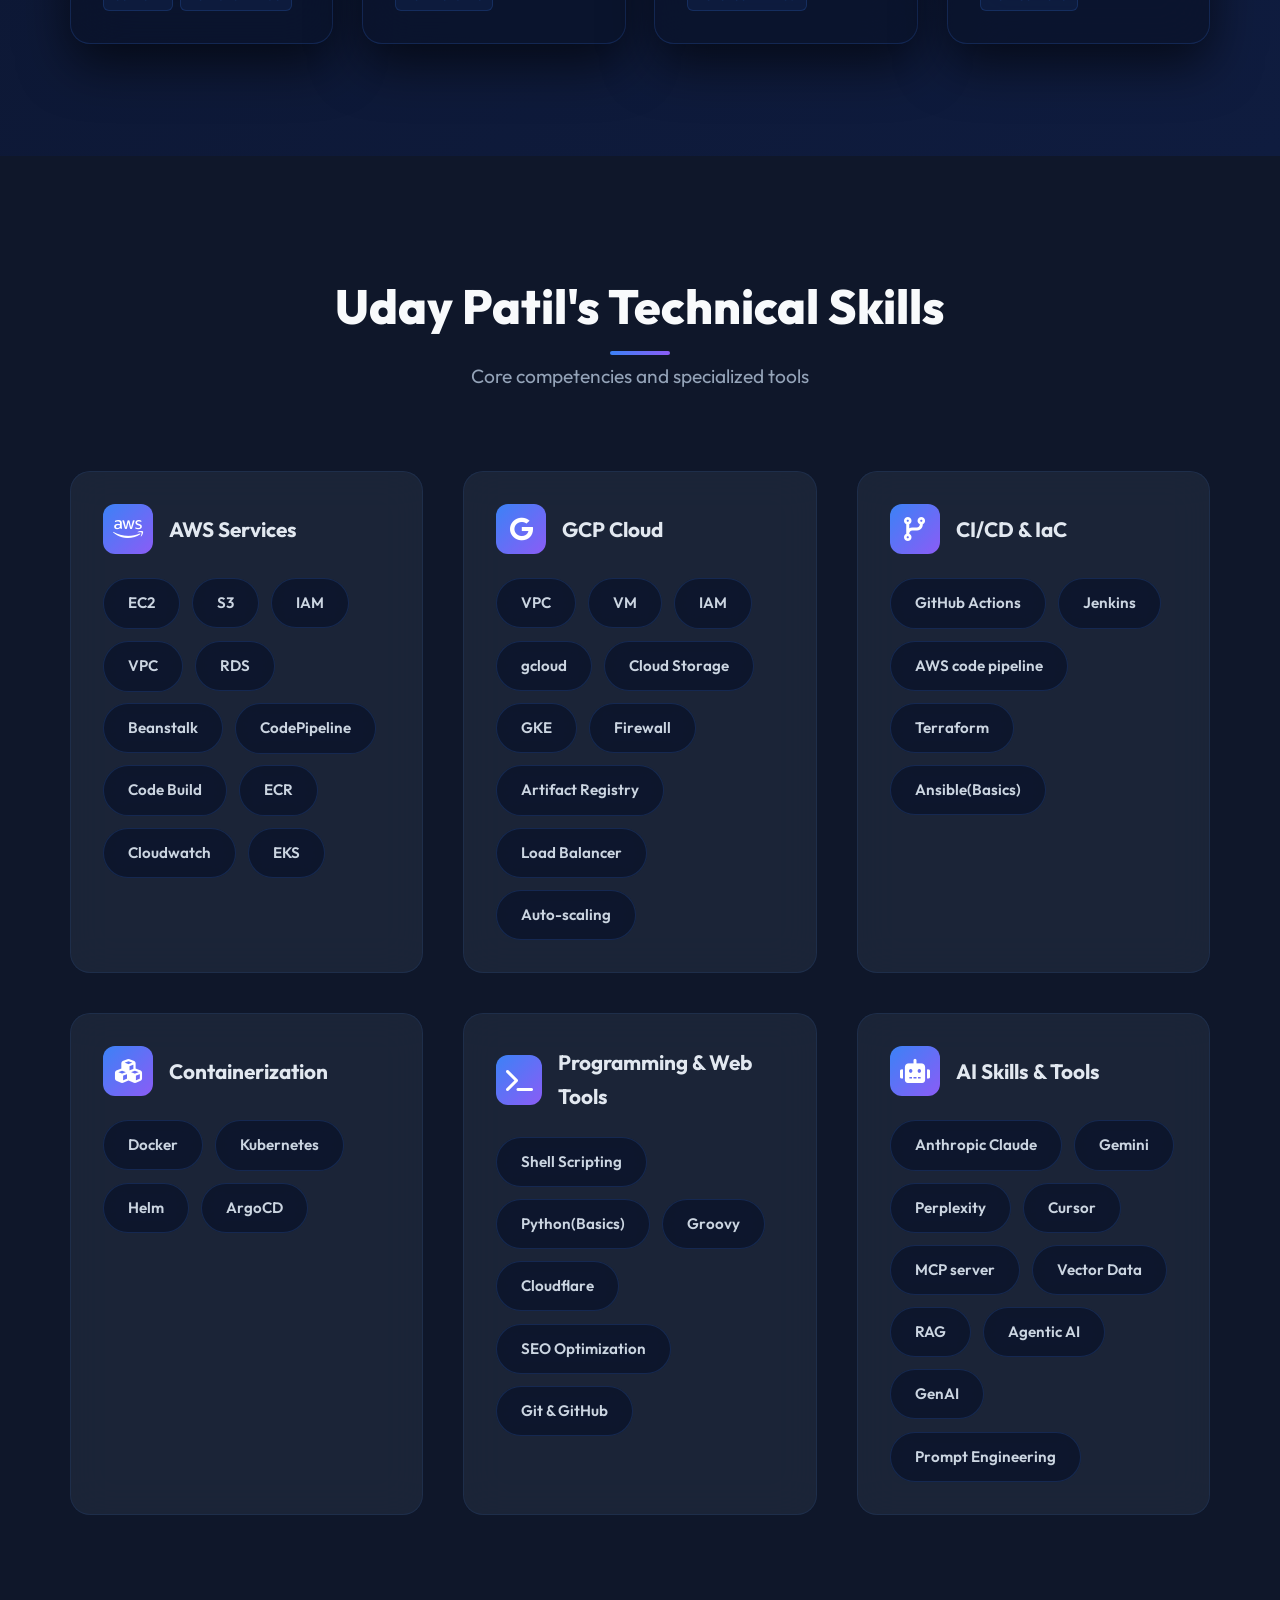
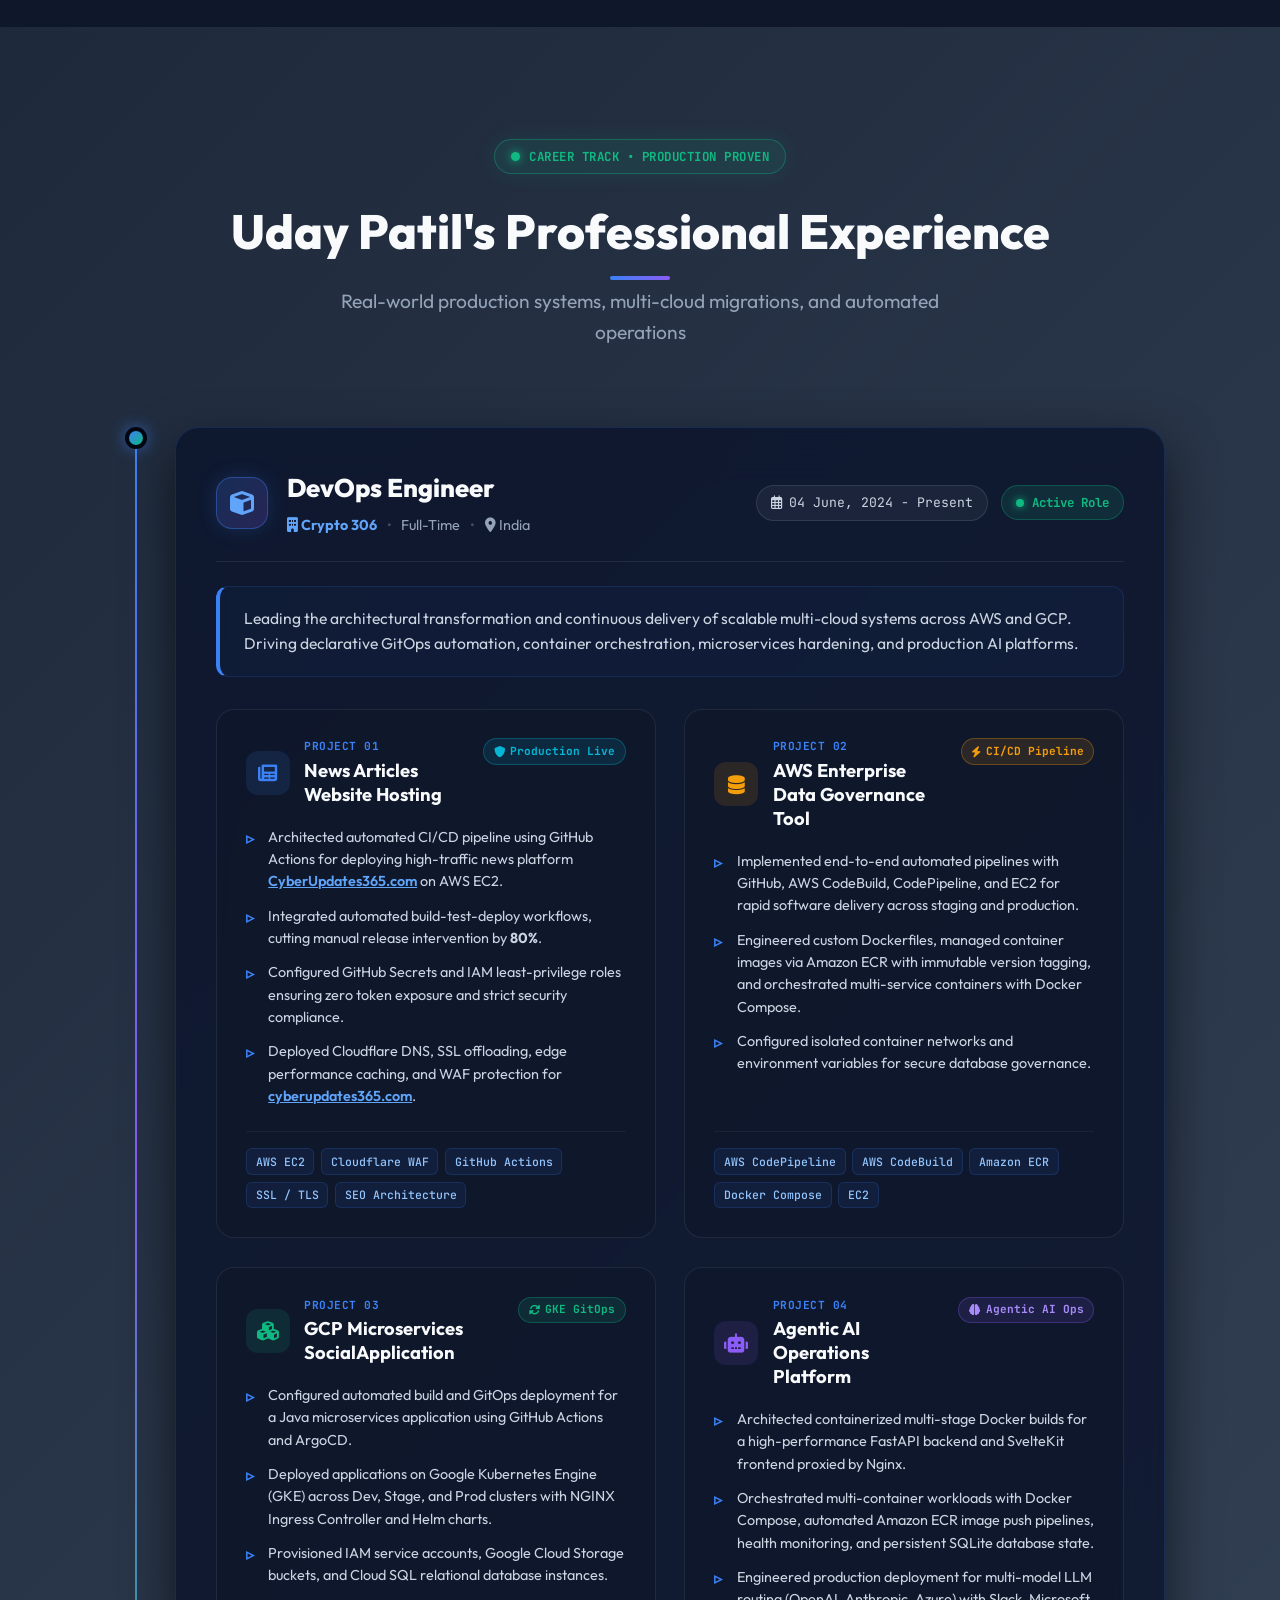
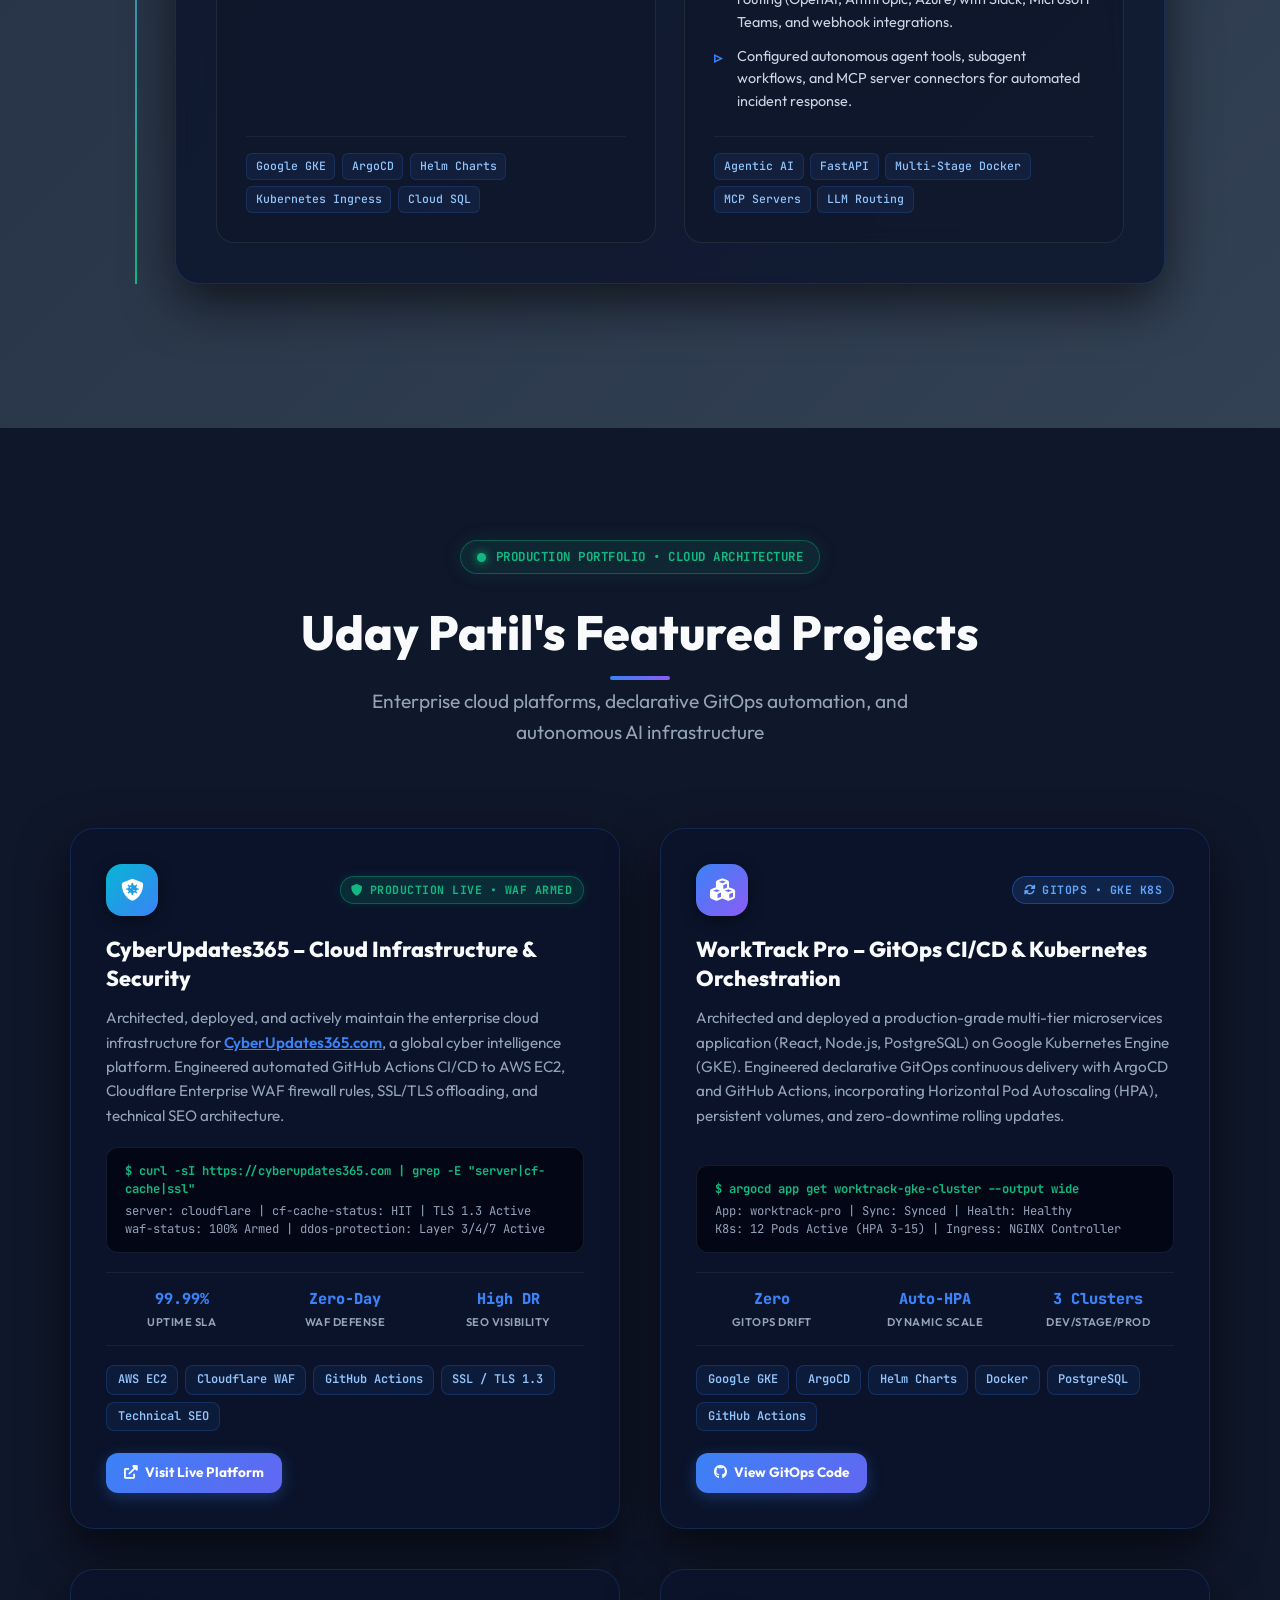
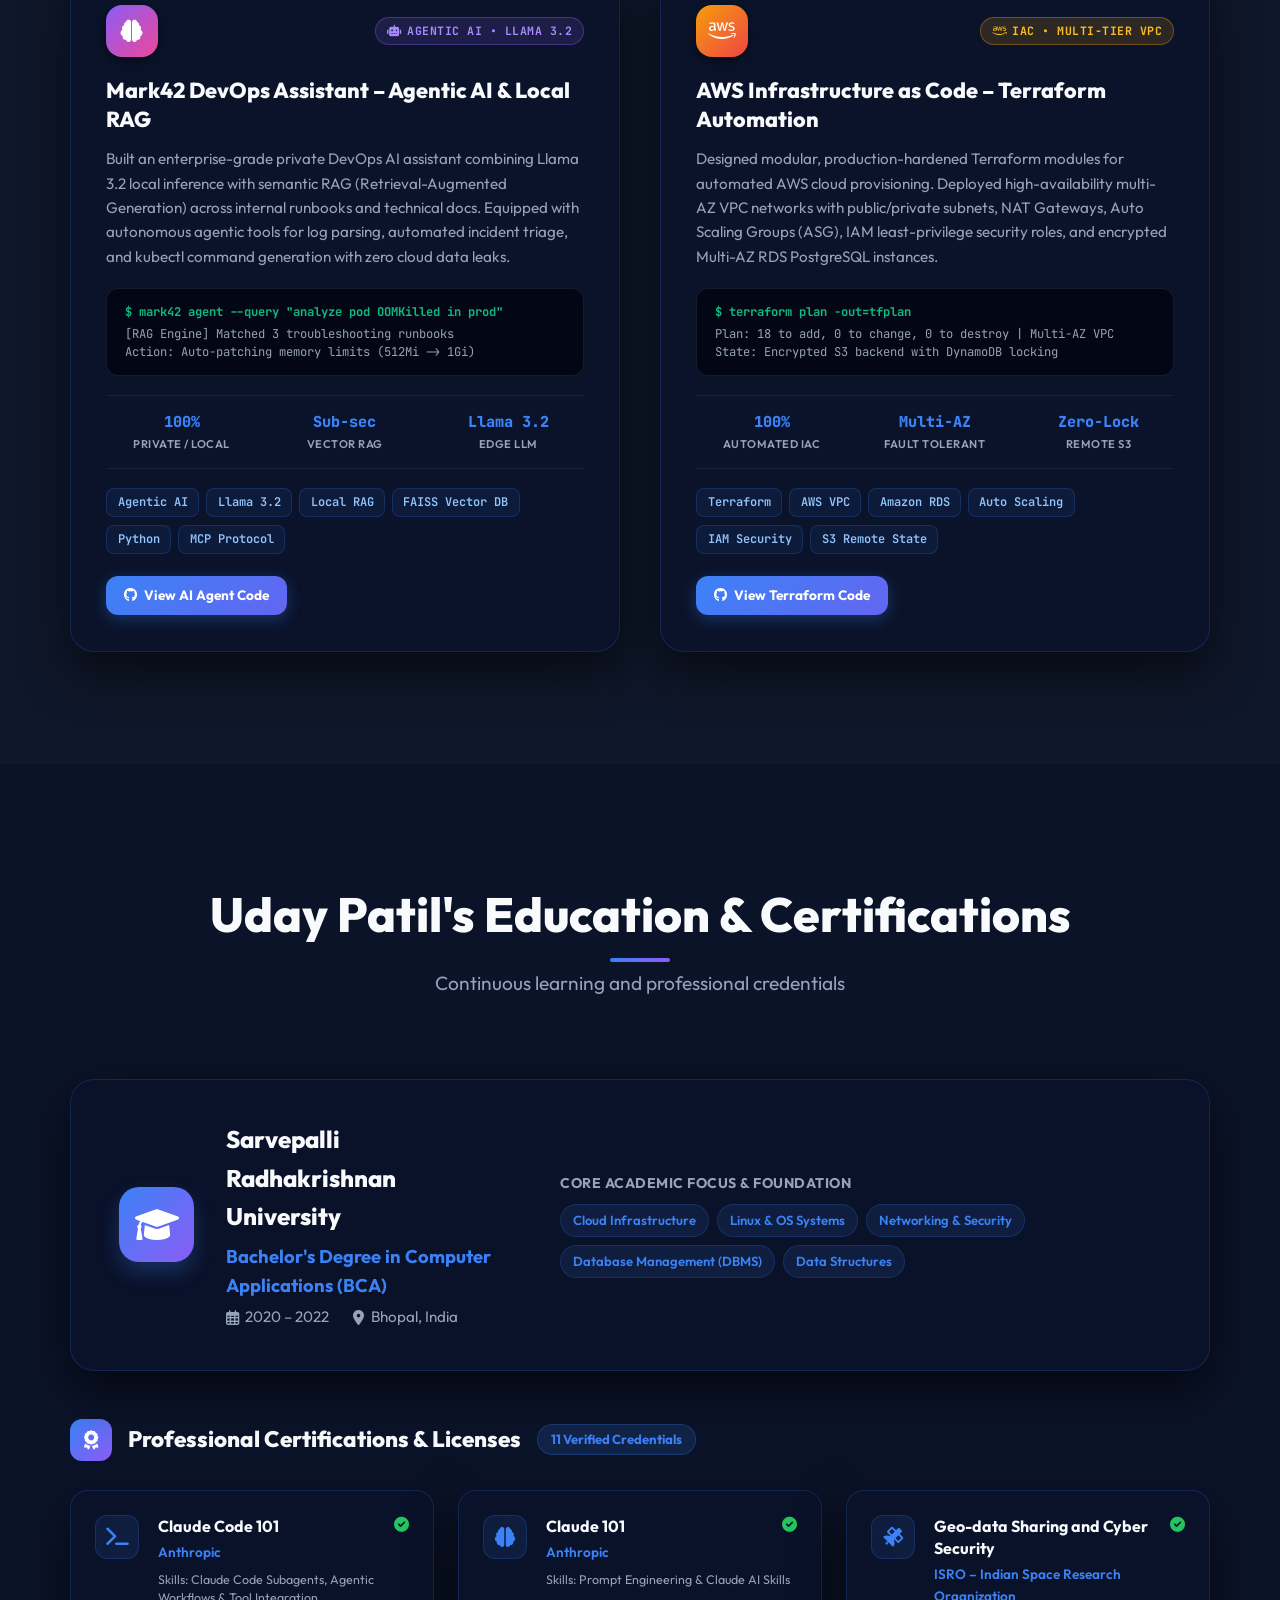
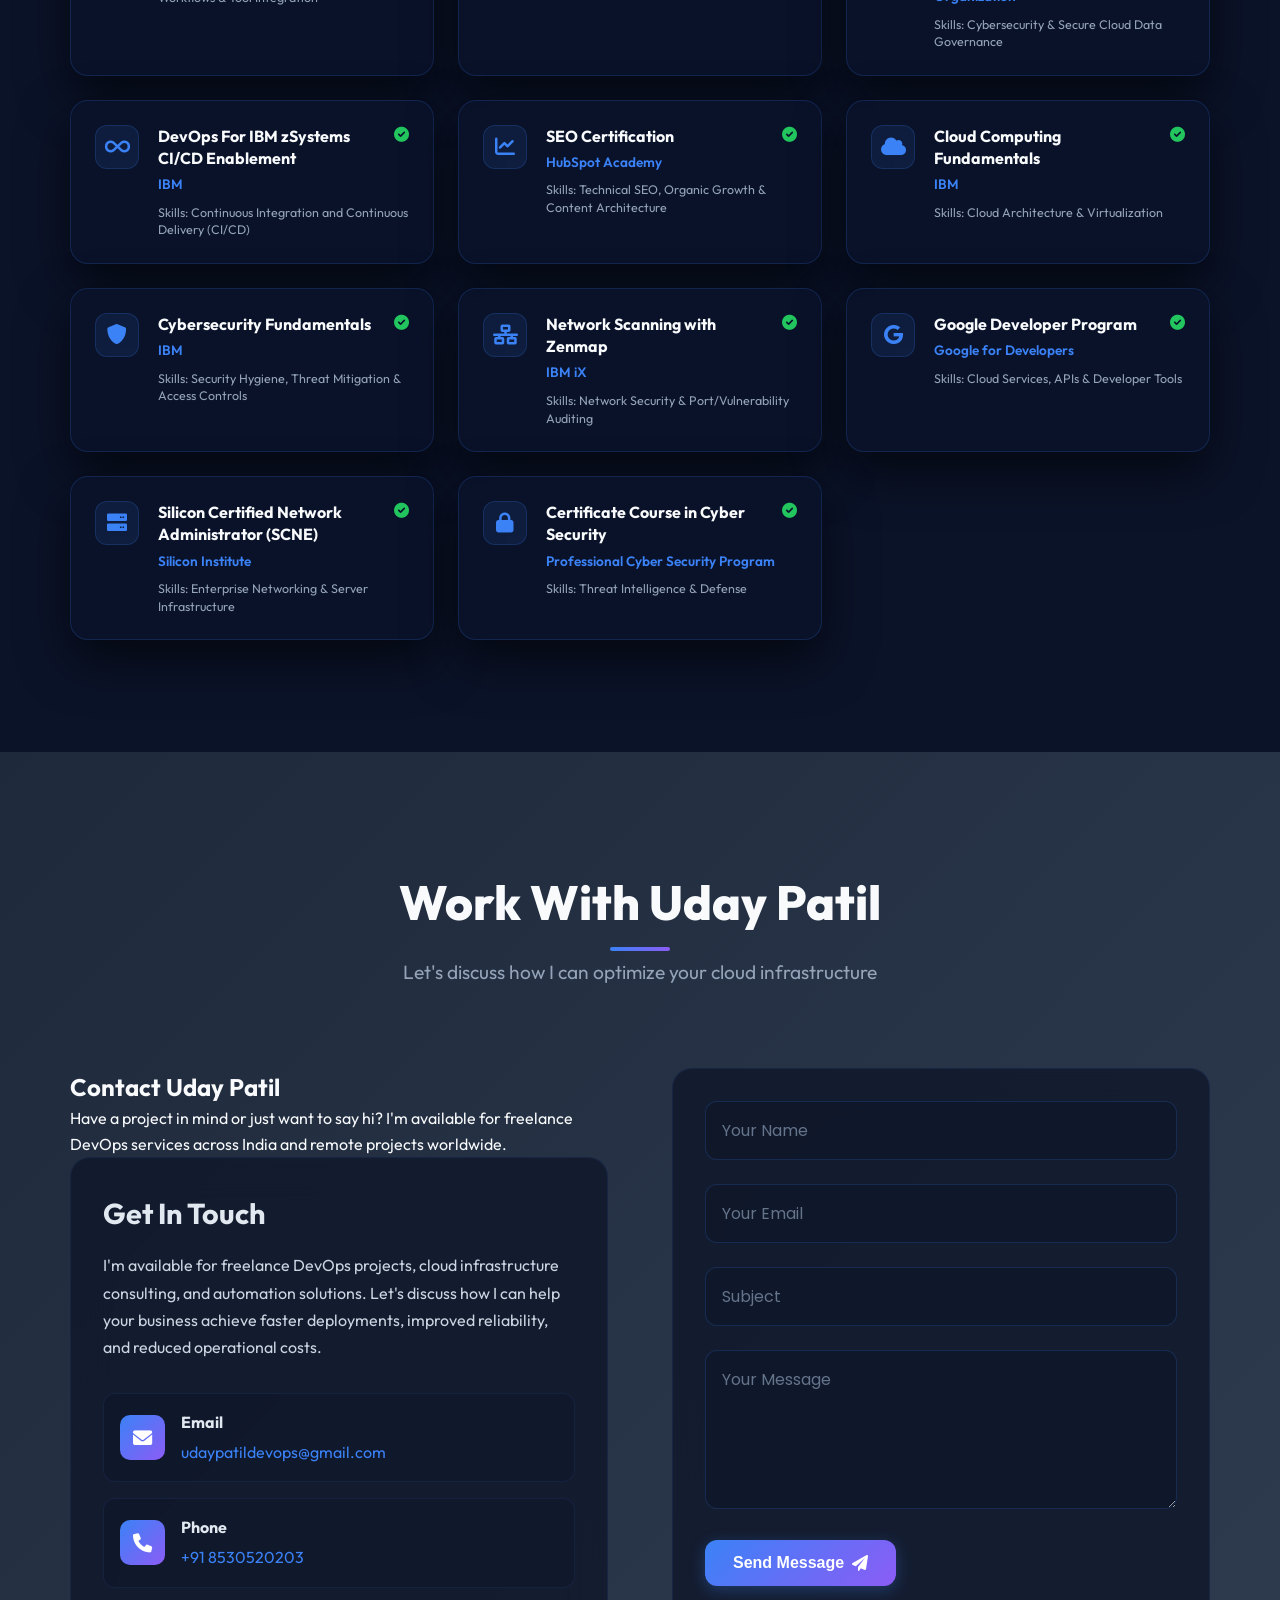
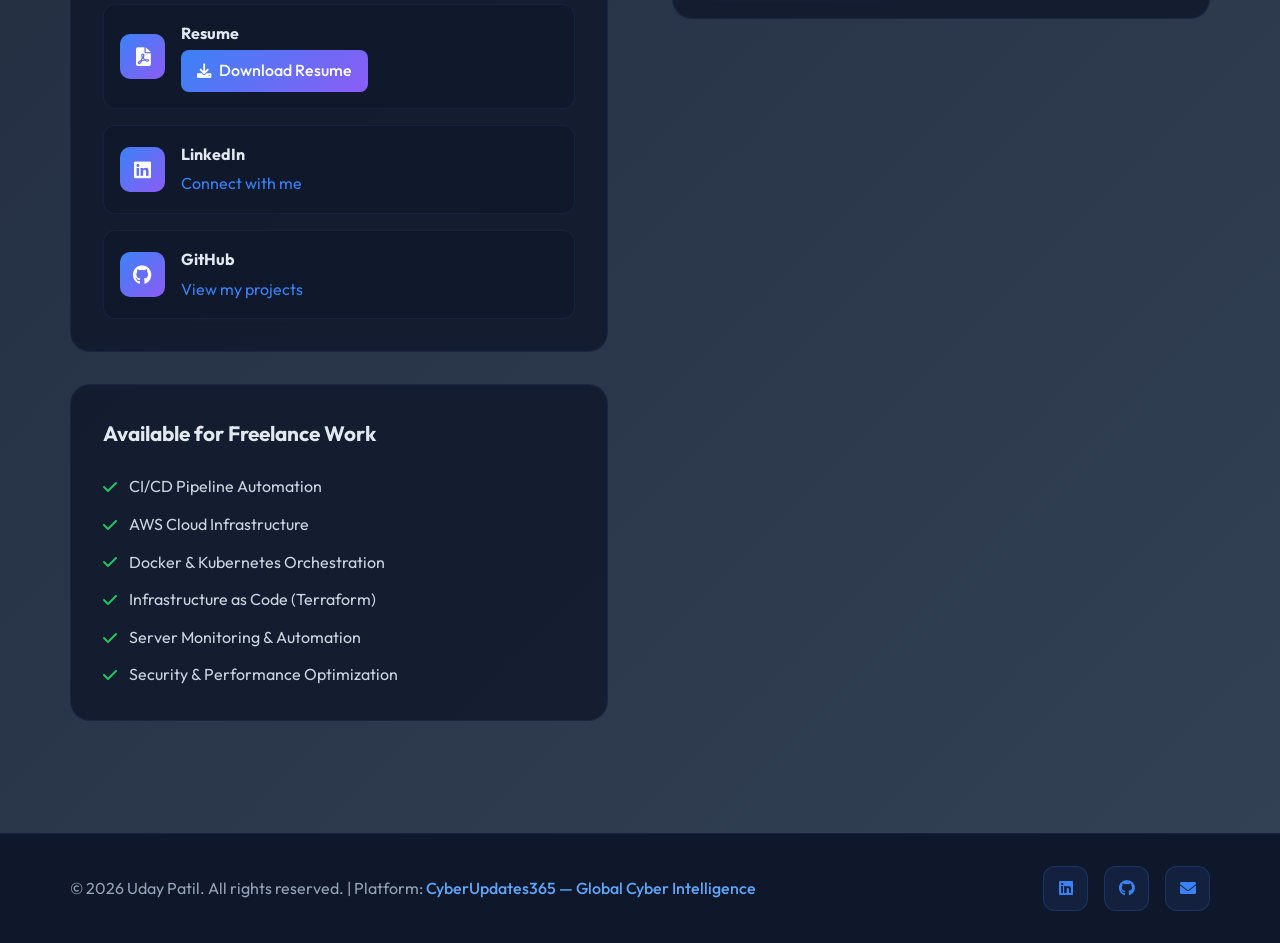
==== commit 98daedb6: "chore(seo): add Google Search Console site verification file and meta tag" ====
--- a/index.html
+++ b/index.html
@@ -8,6 +8,8 @@
     <meta name="keywords" content="Uday Patil, Uday Patil DevOps, Uday Patil Portfolio, Uday Patil DevOps Engineer, DevOps Engineer India, Cloud Specialist, AWS Expert, GCP Cloud, Freelance DevOps Engineer, Kubernetes, Docker, CI/CD Automation, Terraform, Jenkins, GitHub Actions, Agentic AI, RAG">
     <meta name="author" content="Uday Patil">
     <meta name="robots" content="index, follow">
+    <meta name="google-site-verification" content="google35a51d4e6f2580ff">
+    <meta name="google-site-verification" content="35a51d4e6f2580ff">
     <link rel="canonical" href="https://udaypatil.netlify.app/">
     <meta property="og:title" content="Uday Patil - DevOps Engineer | Cloud Infrastructure Specialist">
     <meta property="og:description" content="Experienced DevOps Engineer specializing in AWS, Docker, Kubernetes, and CI/CD automation. Available for freelance projects across India. Remote DevOps services for clients nationwide.">
